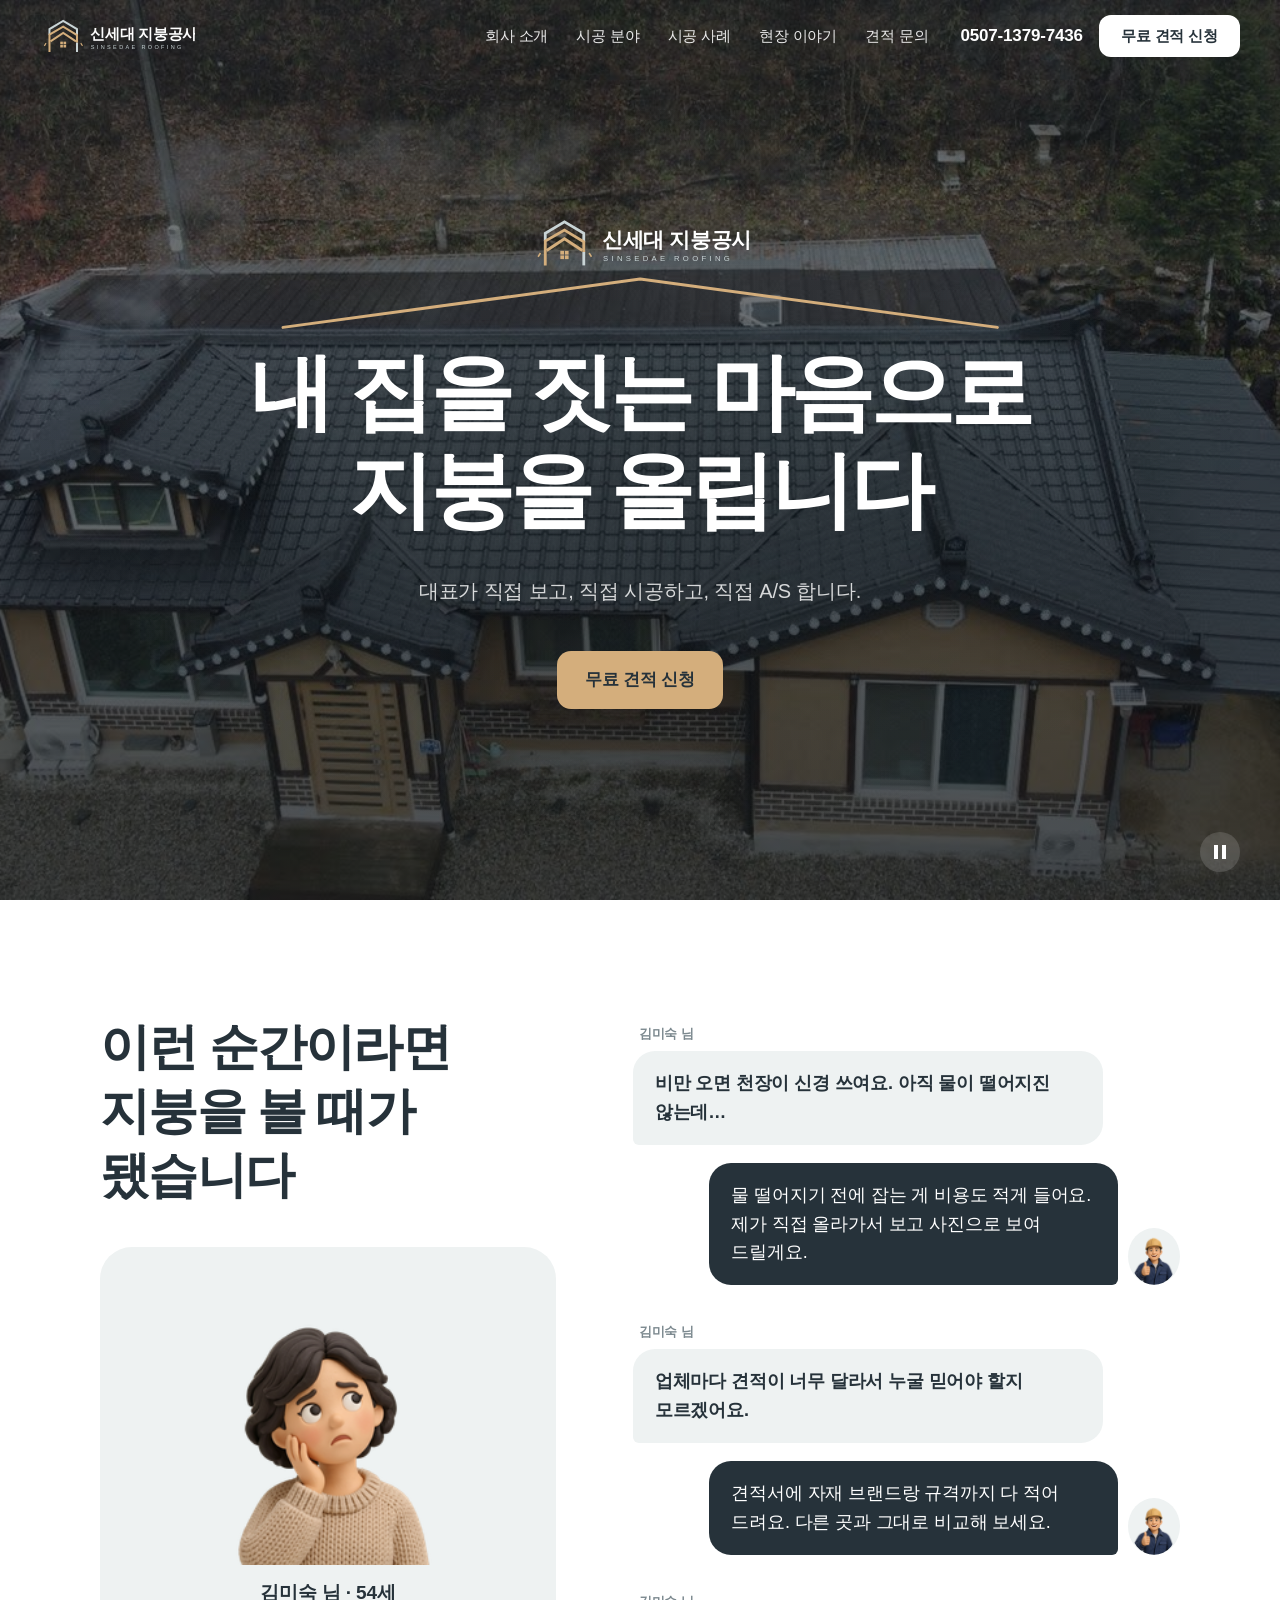
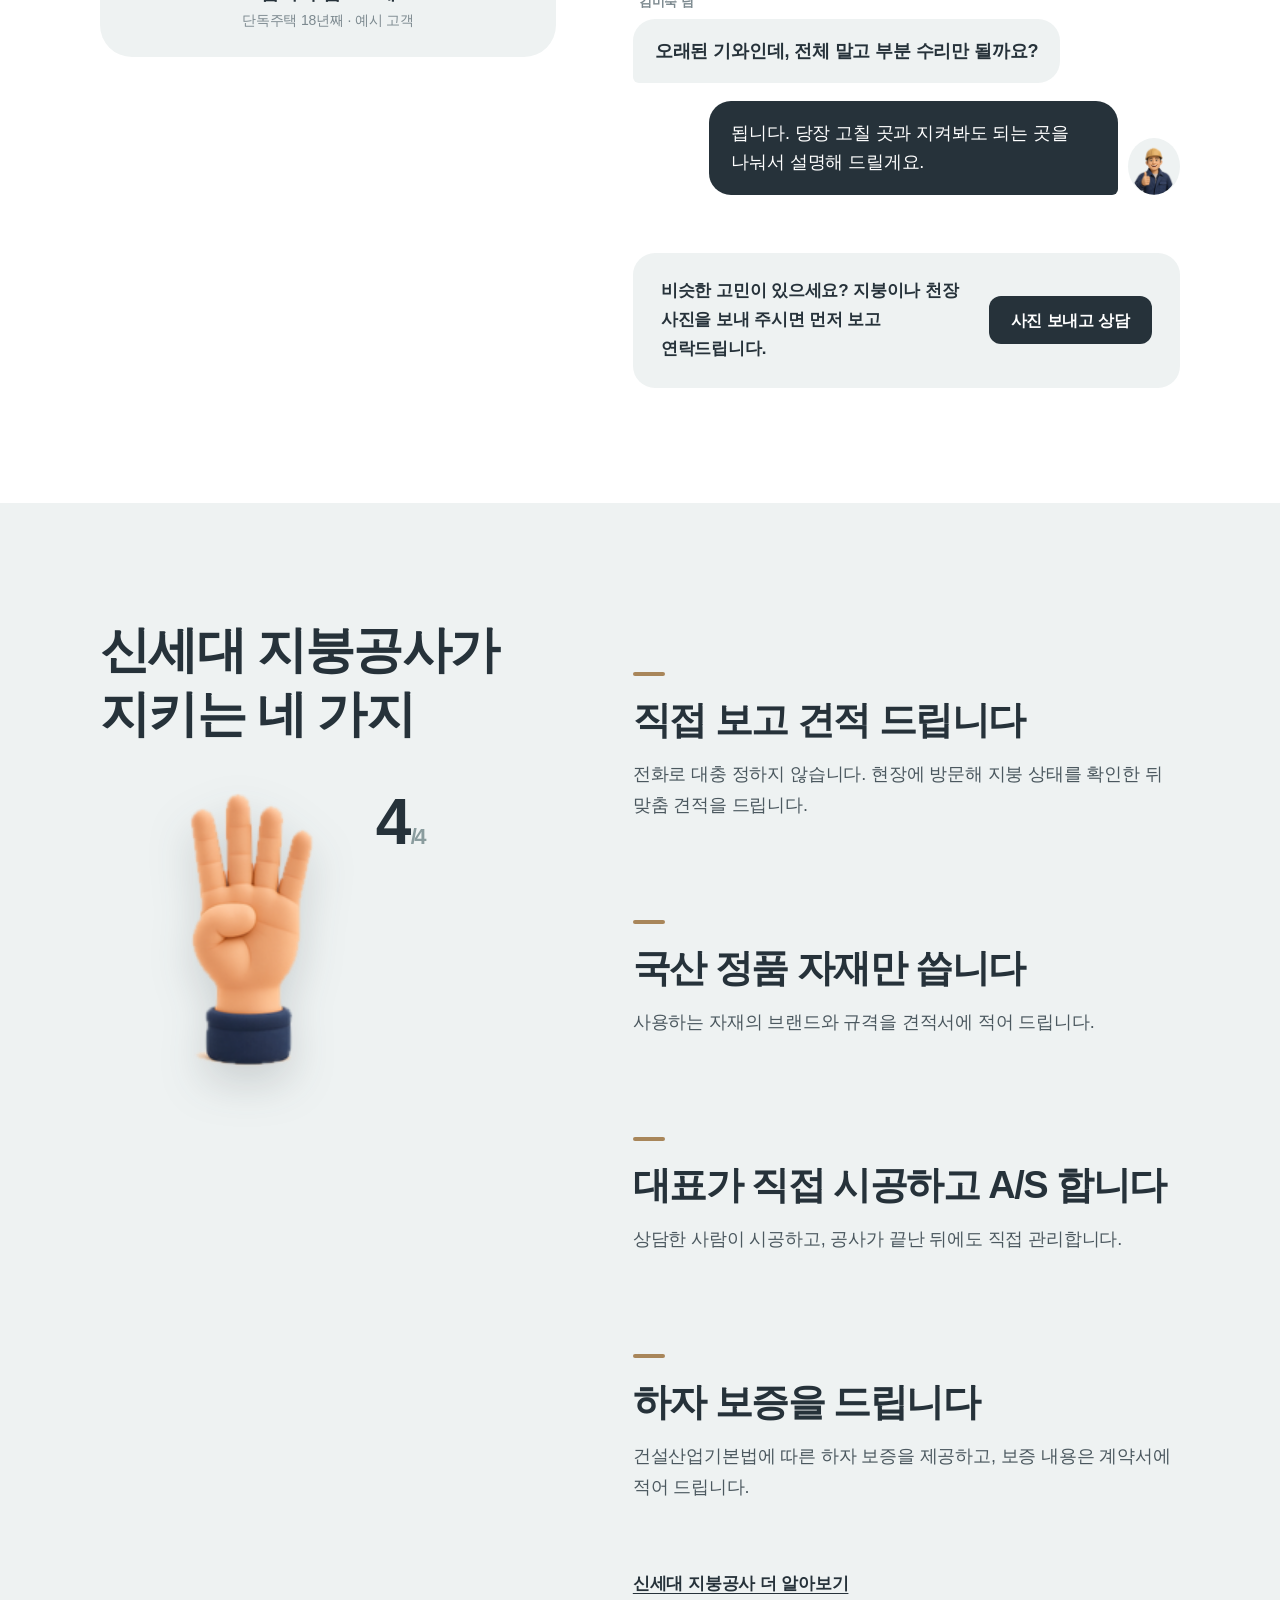
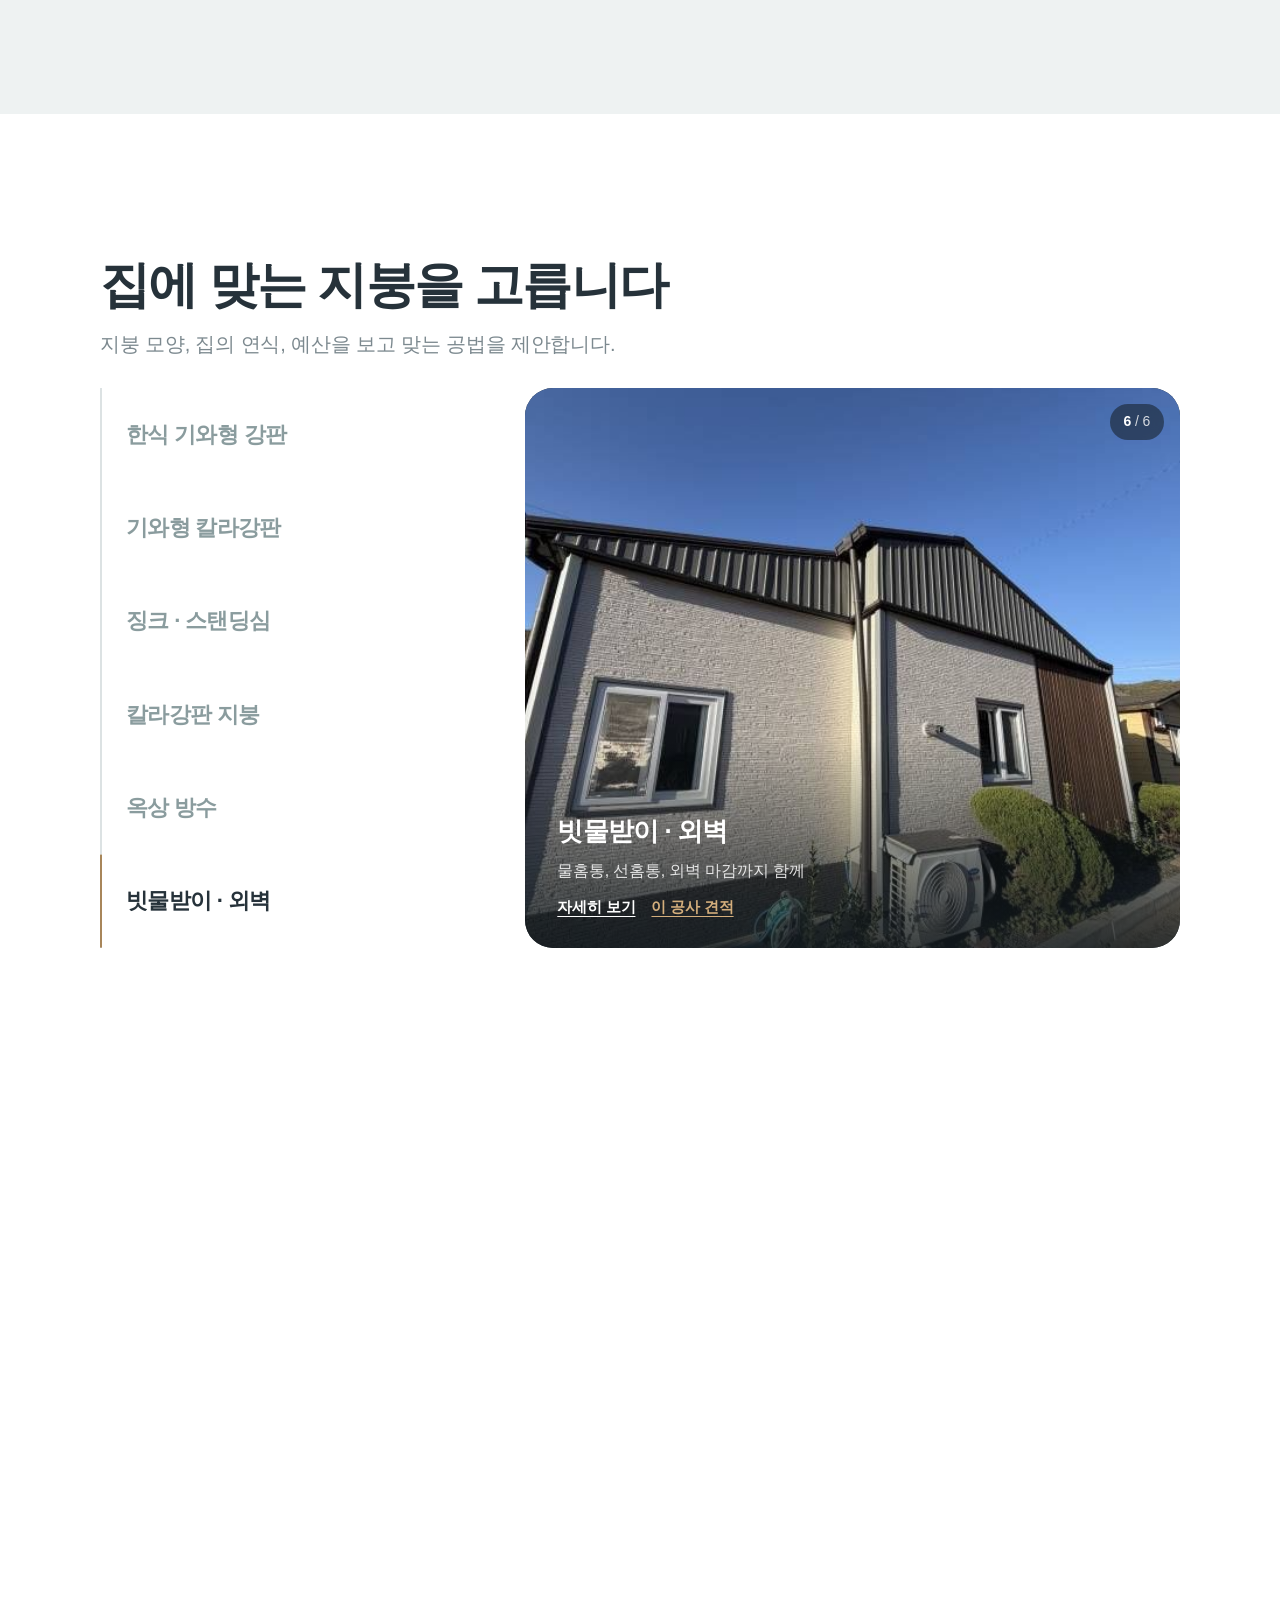
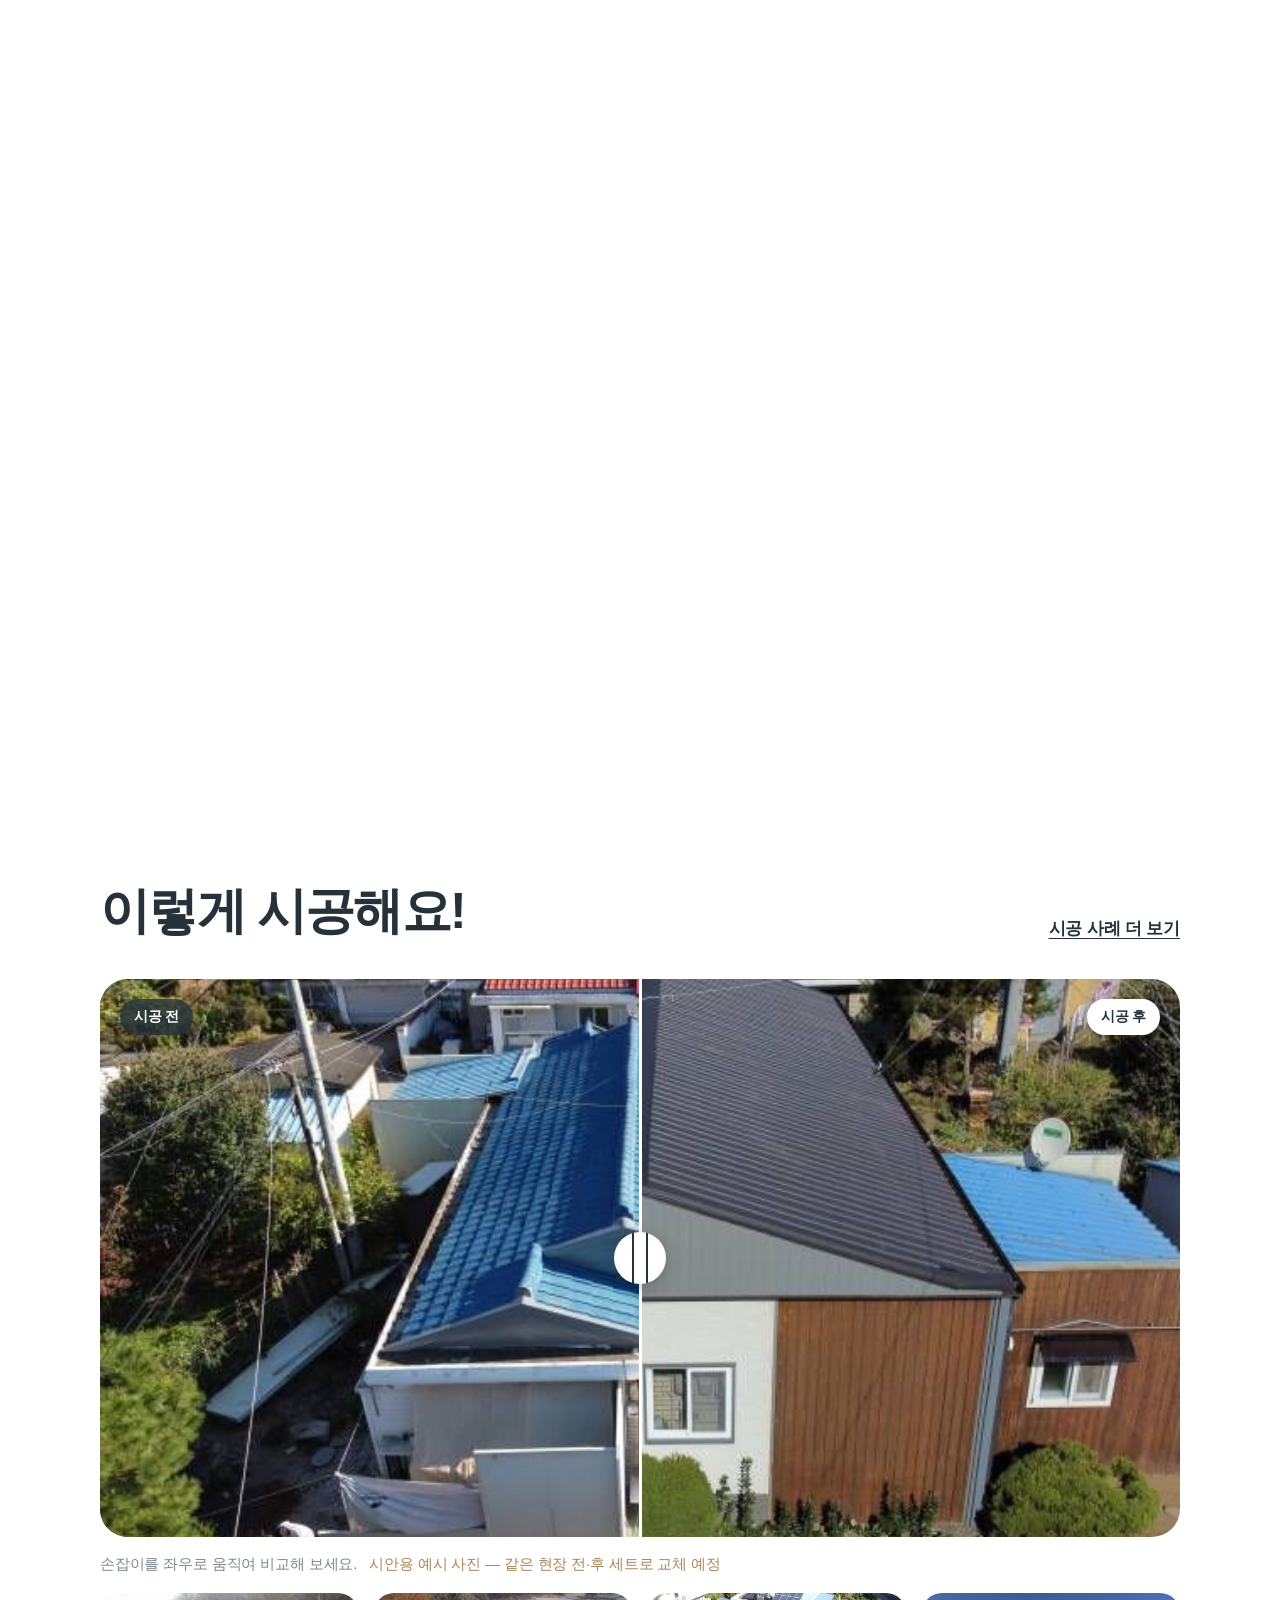
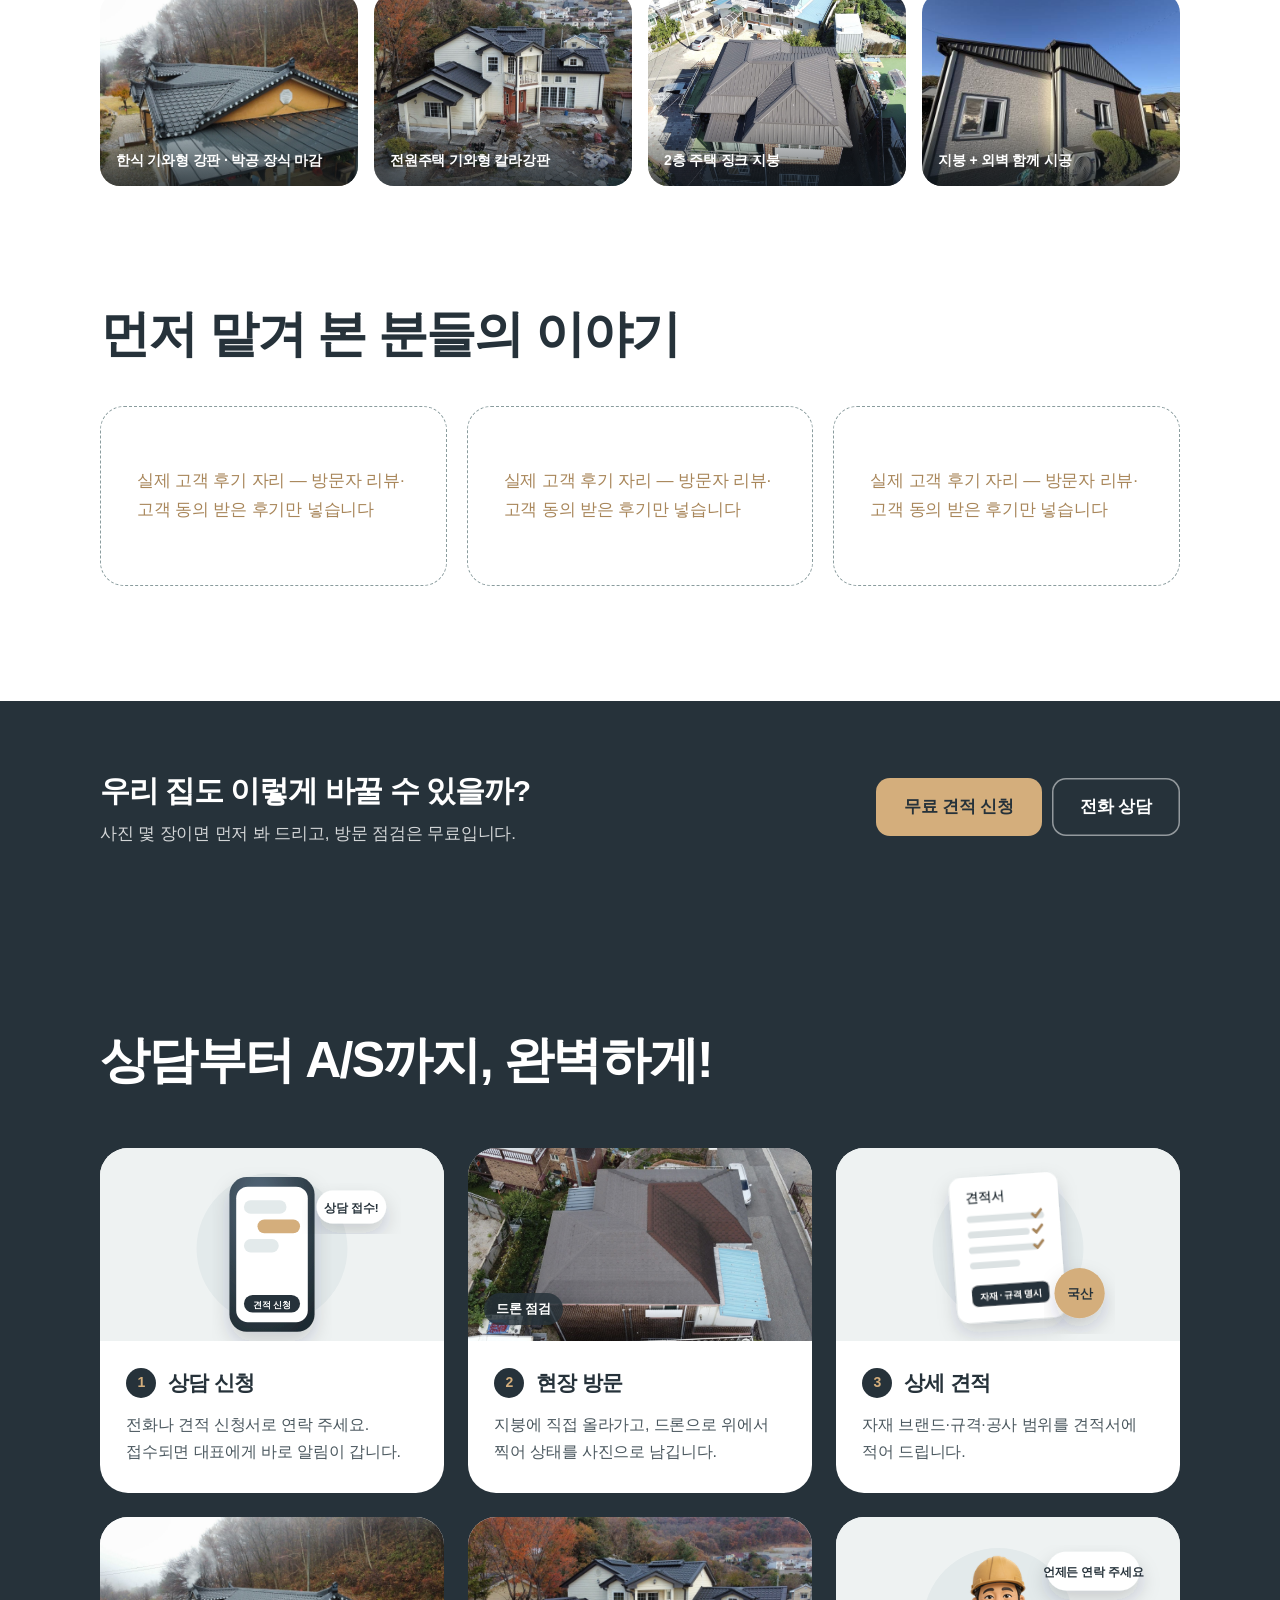
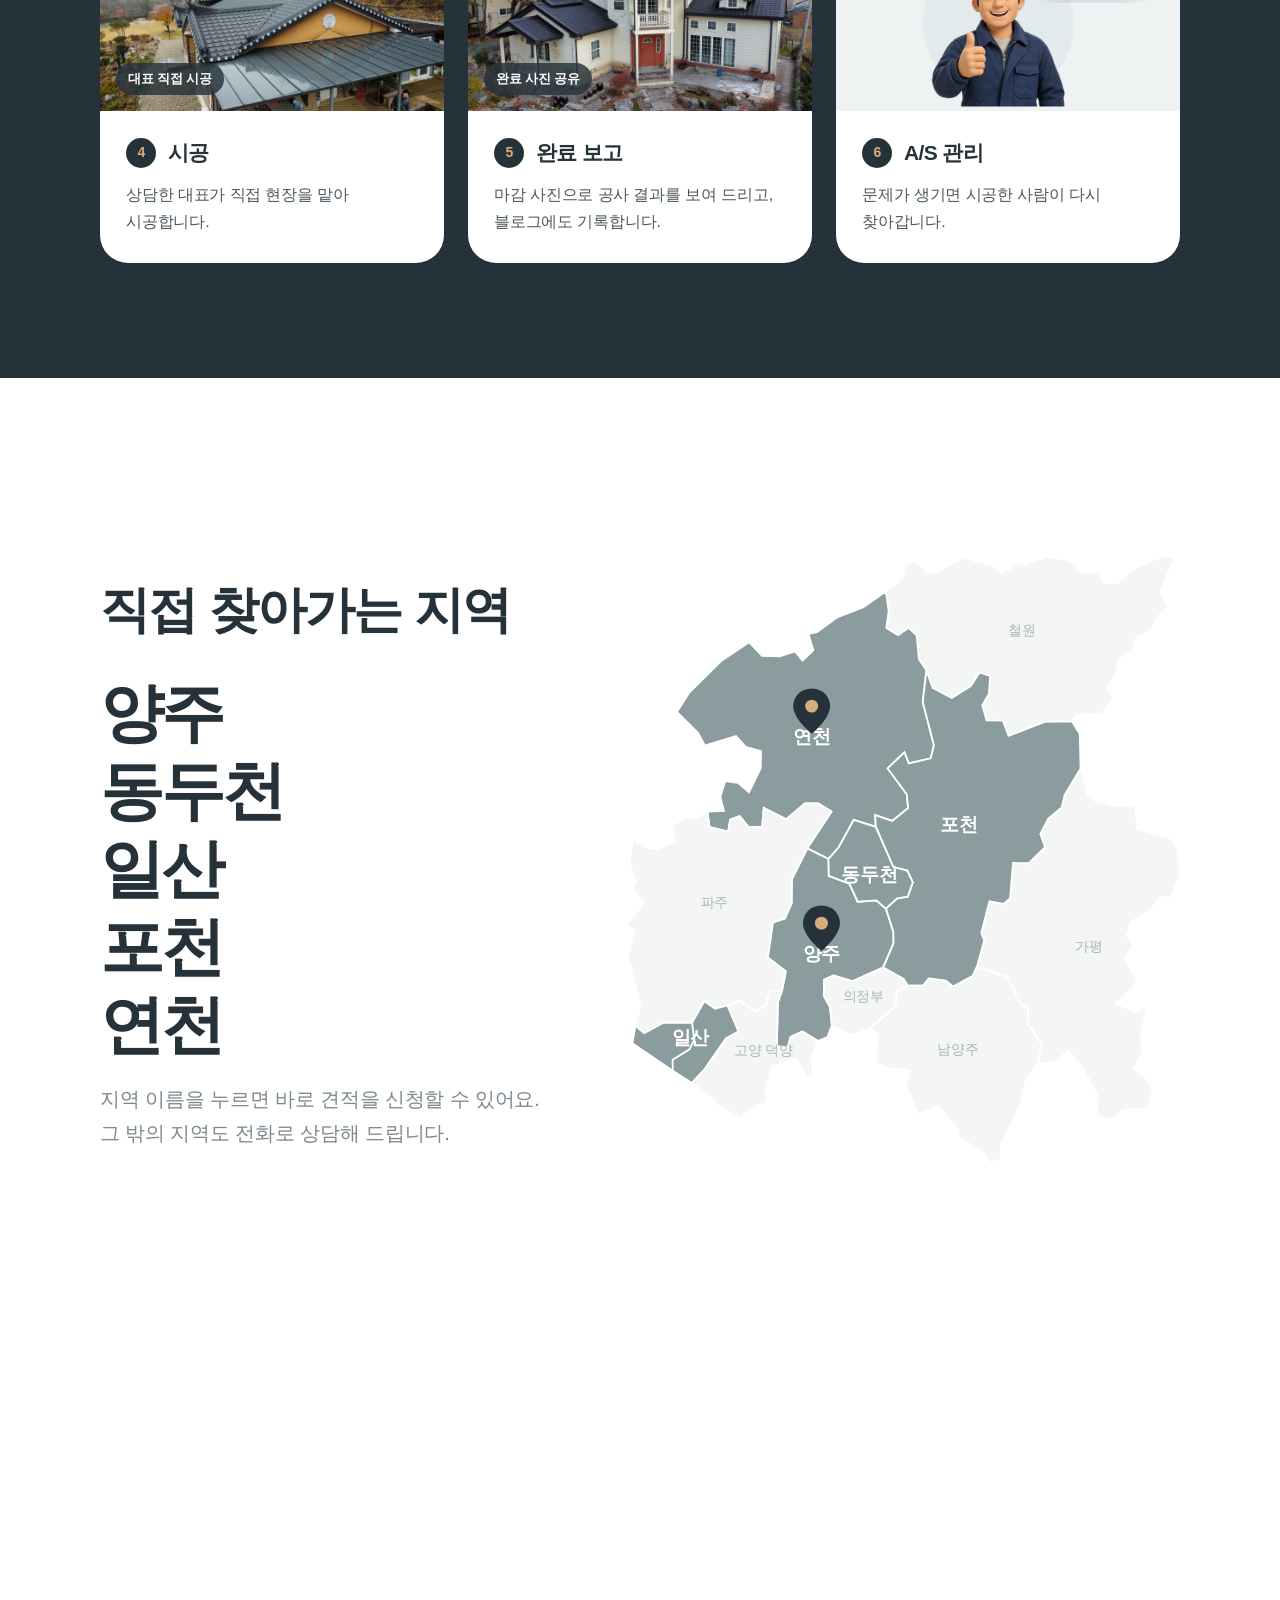
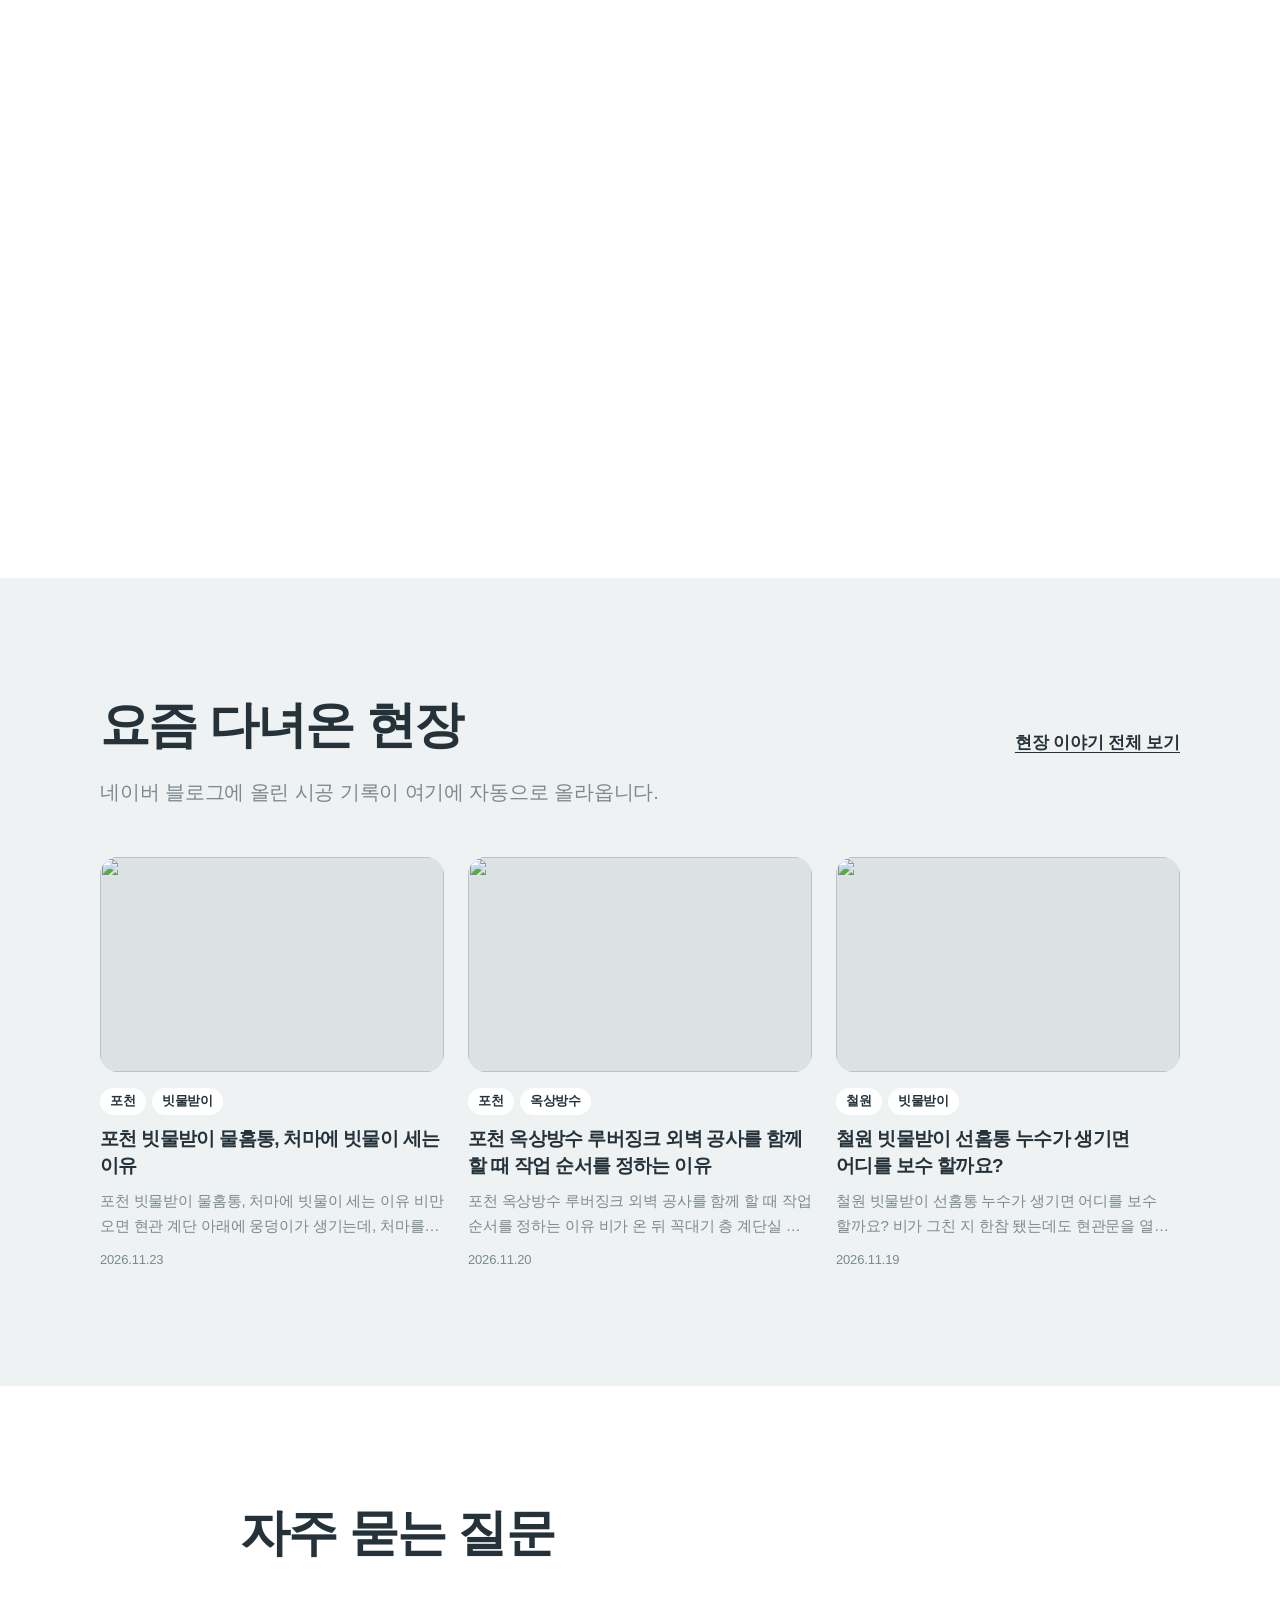
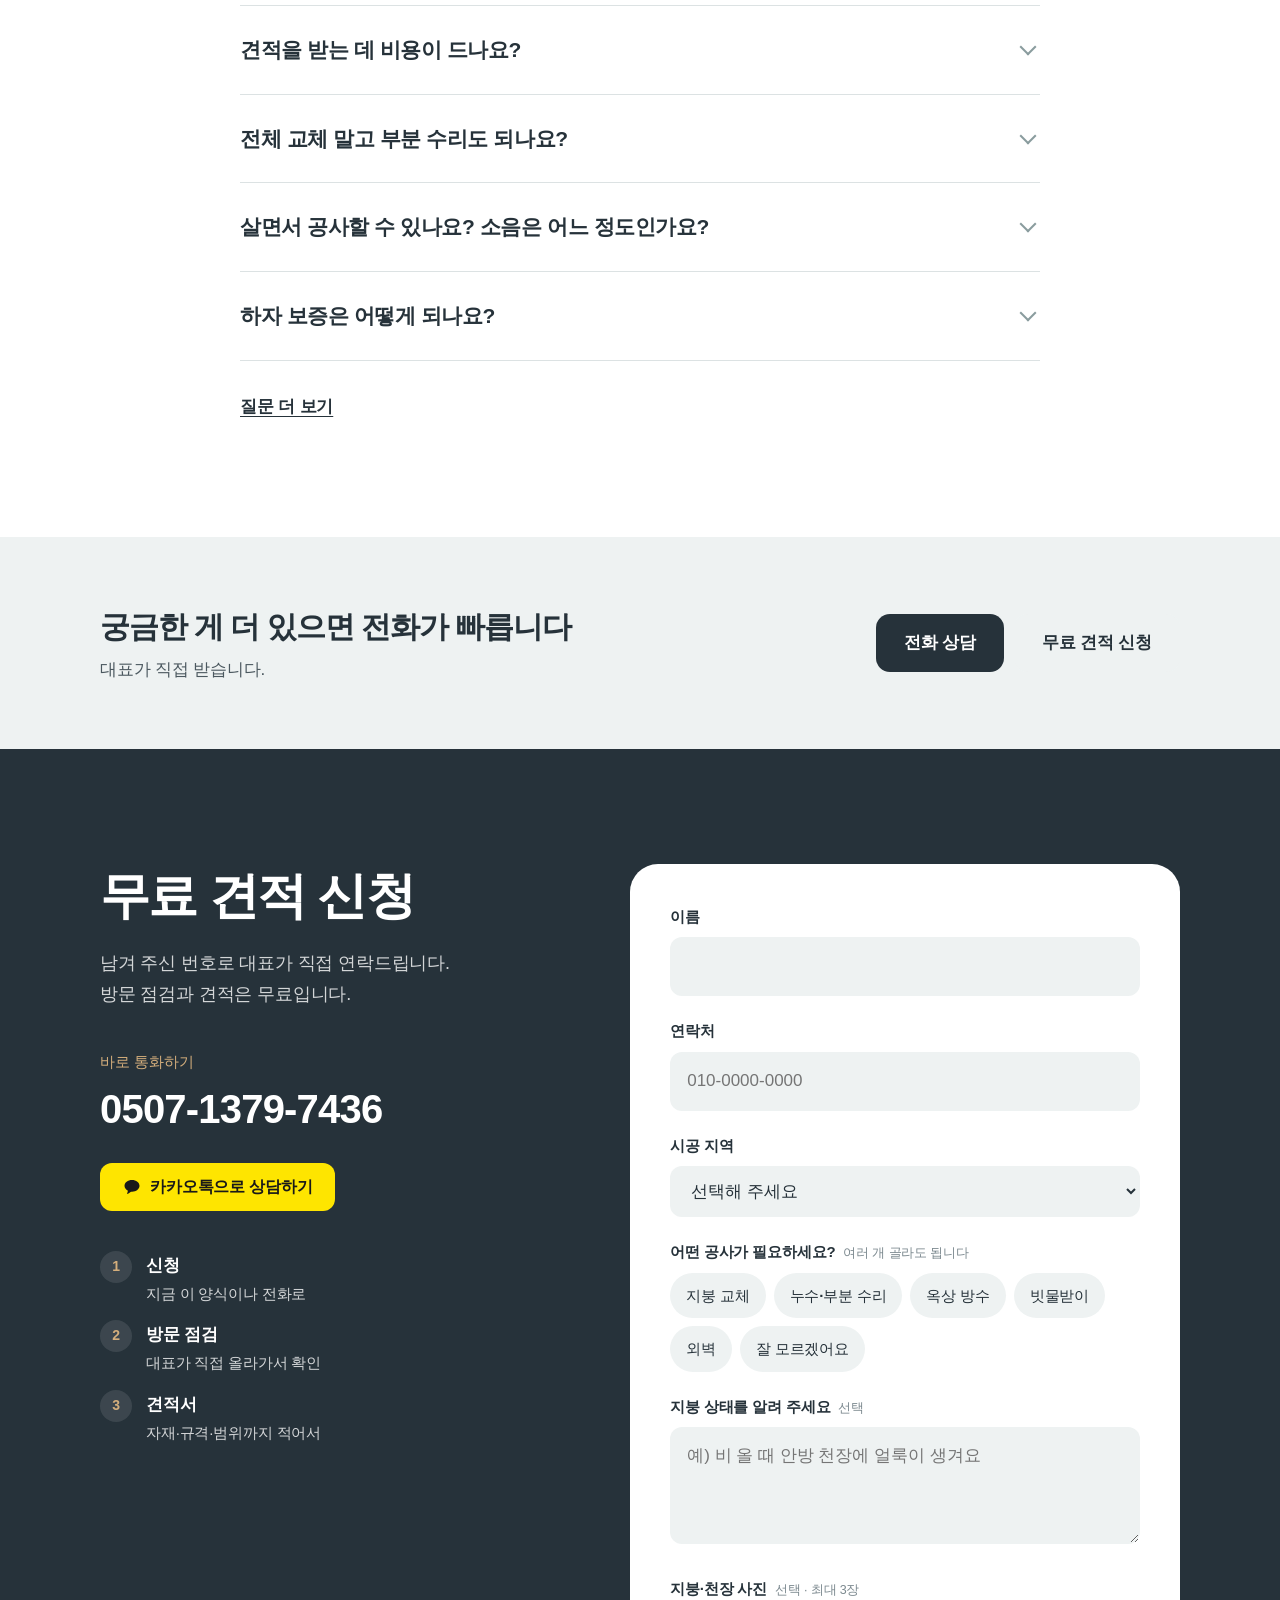
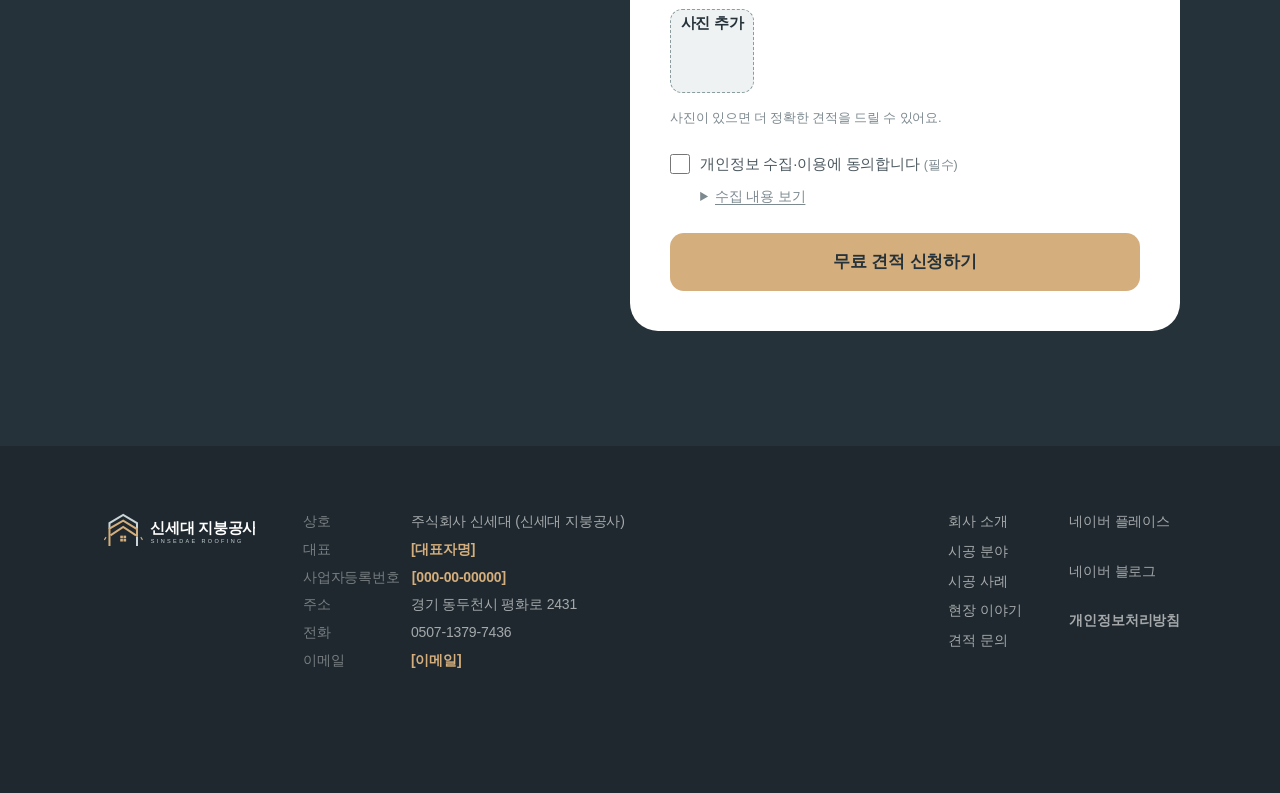
==== index.html @ 5bece7f3 "시안 미리보기 업데이트 Co-Authored-By: Claude Opus 5.5 <noreply@anthropic.com>" ====
<!doctype html>
<html lang="ko">
<head>
<meta charset="utf-8">
<meta name="robots" content="noindex, nofollow">
<meta name="viewport" content="width=device-width, initial-scale=1">
<title>신세대 지붕공사 | 칼라강판·징크·기와 지붕공사, 옥상방수 전문</title>
<meta name="description" content="국산 정품 자재, 대표 직접 시공과 A/S, 하자 보증까지. 양주·동두천·일산·포천·연천 무료 방문 견적 0507-1379-7436">
<link rel="icon" href="img/symbol.svg">
<link rel="stylesheet" href="https://cdn.jsdelivr.net/gh/orioncactus/pretendard@v1.3.9/dist/web/variable/pretendardvariable-dynamic-subset.min.css">
<link rel="stylesheet" href="style.css?v=11241813">
<script>document.documentElement.classList.add('js')</script>
</head>
<body class="has-hero" data-page="index">

<!-- 공통 그래픽: 3D 클레이 스타일 캐릭터 (시안용 SVG — 최종은 3D 렌더 이미지로 교체 가능) -->
<svg width="0" height="0" style="position:absolute" aria-hidden="true">
  <defs>
    <radialGradient id="g-skin" cx="38%" cy="32%" r="75%"><stop offset="0" stop-color="#FFE6D2"/><stop offset=".55" stop-color="#F4BE9C"/><stop offset="1" stop-color="#D48D69"/></radialGradient>
    <radialGradient id="g-skin-dk" cx="40%" cy="30%" r="80%"><stop offset="0" stop-color="#F2B793"/><stop offset="1" stop-color="#C47E5C"/></radialGradient>
    <radialGradient id="g-hair" cx="35%" cy="25%" r="80%"><stop offset="0" stop-color="#6B5A52"/><stop offset="1" stop-color="#2C221F"/></radialGradient>
    <radialGradient id="g-knit" cx="35%" cy="20%" r="90%"><stop offset="0" stop-color="#F6E7CF"/><stop offset=".6" stop-color="#DCC3A0"/><stop offset="1" stop-color="#B59674"/></radialGradient>
    <radialGradient id="g-jacket" cx="35%" cy="15%" r="95%"><stop offset="0" stop-color="#55687A"/><stop offset=".55" stop-color="#34444F"/><stop offset="1" stop-color="#1F2A31"/></radialGradient>
    <radialGradient id="g-helmet" cx="35%" cy="25%" r="80%"><stop offset="0" stop-color="#FBE3BC"/><stop offset=".5" stop-color="#DDB580"/><stop offset="1" stop-color="#A27E50"/></radialGradient>
    <radialGradient id="g-eye" cx="35%" cy="30%" r="70%"><stop offset="0" stop-color="#4A3A35"/><stop offset="1" stop-color="#1B1412"/></radialGradient>
    <filter id="f-soft" x="-20%" y="-20%" width="140%" height="150%"><feDropShadow dx="0" dy="10" stdDeviation="10" flood-color="#26323A" flood-opacity=".18"/></filter>

    <!-- 고객 페르소나: 50대 단독주택 집주인 (걱정하는 표정, 손을 뺨에) -->
    <symbol id="ch-customer" viewBox="0 0 200 220">
      <ellipse cx="100" cy="214" rx="70" ry="6" fill="#26323A" opacity=".08"/>
      <path d="M26 220c0-52 30-74 74-74s74 22 74 74z" fill="url(#g-knit)"/>
      <path d="M70 152c10 10 50 10 60 0" fill="none" stroke="#C9AD86" stroke-width="6" stroke-linecap="round"/>
      <rect x="86" y="124" width="28" height="32" rx="12" fill="url(#g-skin-dk)"/>
      <g fill="url(#g-hair)">
        <circle cx="100" cy="88" r="56"/><circle cx="52" cy="104" r="20"/><circle cx="148" cy="104" r="20"/>
        <circle cx="58" cy="128" r="14"/><circle cx="142" cy="128" r="14"/>
      </g>
      <ellipse cx="57" cy="108" rx="8" ry="11" fill="url(#g-skin-dk)"/>
      <ellipse cx="143" cy="108" rx="8" ry="11" fill="url(#g-skin-dk)"/>
      <ellipse cx="100" cy="102" rx="44" ry="48" fill="url(#g-skin)"/>
      <g fill="url(#g-hair)">
        <circle cx="66" cy="66" r="17"/><circle cx="86" cy="54" r="19"/><circle cx="108" cy="52" r="19"/><circle cx="130" cy="60" r="17"/>
        <circle cx="146" cy="78" r="13"/><circle cx="56" cy="84" r="12"/>
      </g>
      <path d="M72 93l17-5M128 93l-17-5" stroke="#3A2E2A" stroke-width="4" stroke-linecap="round"/>
      <ellipse cx="82" cy="106" rx="5.5" ry="6.5" fill="url(#g-eye)"/><circle cx="80.5" cy="104" r="1.8" fill="#fff"/>
      <ellipse cx="118" cy="106" rx="5.5" ry="6.5" fill="url(#g-eye)"/><circle cx="116.5" cy="104" r="1.8" fill="#fff"/>
      <ellipse cx="72" cy="122" rx="8" ry="5" fill="#F09A86" opacity=".45"/>
      <ellipse cx="128" cy="122" rx="8" ry="5" fill="#F09A86" opacity=".45"/>
      <path d="M90 132q5-4 10 0t10 0" fill="none" stroke="#8C4B3B" stroke-width="3" stroke-linecap="round"/>
      <ellipse cx="96" cy="84" rx="16" ry="7" fill="#fff" opacity=".22"/>
      <path d="M150 214c2-28 2-50-2-70" stroke="url(#g-knit)" stroke-width="26" stroke-linecap="round" fill="none"/>
      <g>
        <ellipse cx="144" cy="134" rx="15" ry="19" fill="url(#g-skin)" transform="rotate(-18 144 134)"/>
        <rect x="128" y="104" width="9" height="26" rx="4.5" fill="url(#g-skin)" transform="rotate(-14 132 117)"/>
        <rect x="137" y="101" width="9" height="28" rx="4.5" fill="url(#g-skin)" transform="rotate(-8 141 115)"/>
        <rect x="146" y="103" width="9" height="26" rx="4.5" fill="url(#g-skin)" transform="rotate(-2 150 116)"/>
      </g>
      <path d="M160 40c-5 8-8 12-8 16a8 8 0 0016 0c0-4-3-8-8-16z" fill="#9CC3D6"/>
      <ellipse cx="157" cy="54" rx="2" ry="3" fill="#fff" opacity=".7"/>
    </symbol>

    <!-- 신세대 대표: 안전모 + 작업복, 웃는 얼굴 -->
    <symbol id="ch-boss" viewBox="0 0 200 220">
      <ellipse cx="100" cy="214" rx="70" ry="6" fill="#26323A" opacity=".08"/>
      <path d="M24 220c0-54 32-76 76-76s76 22 76 76z" fill="url(#g-jacket)"/>
      <path d="M78 146l22 34 22-34" fill="#F3F5F5"/>
      <path d="M78 146l22 34-12 6-18-36zM122 146l-22 34 12 6 18-36z" fill="#2A3740"/>
      <circle cx="140" cy="182" r="9" fill="#D4AE7C"/><path d="M135 184l5-5 5 5" fill="none" stroke="#26323A" stroke-width="2"/>
      <rect x="86" y="122" width="28" height="30" rx="12" fill="url(#g-skin-dk)"/>
      <ellipse cx="56" cy="106" rx="8" ry="11" fill="url(#g-skin-dk)"/>
      <ellipse cx="144" cy="106" rx="8" ry="11" fill="url(#g-skin-dk)"/>
      <ellipse cx="100" cy="100" rx="44" ry="47" fill="url(#g-skin)"/>
      <path d="M58 92c0-10 4-16 10-18M142 92c0-10-4-16-10-18" stroke="#2C221F" stroke-width="8" stroke-linecap="round"/>
      <path d="M50 78c0-40 100-40 100 0z" fill="url(#g-helmet)"/>
      <path d="M96 40c-2 12-2 26 0 38h8c2-12 2-26 0-38z" fill="#C99E66" opacity=".6"/>
      <ellipse cx="100" cy="80" rx="58" ry="9" fill="url(#g-helmet)"/>
      <ellipse cx="80" cy="52" rx="14" ry="7" fill="#fff" opacity=".35" transform="rotate(-20 80 52)"/>
      <path d="M74 98l14-3M126 98l-14-3" stroke="#3A2E2A" stroke-width="4" stroke-linecap="round"/>
      <path d="M76 110q6-7 12 0M112 110q6-7 12 0" fill="none" stroke="#2A1F1C" stroke-width="4" stroke-linecap="round"/>
      <ellipse cx="72" cy="122" rx="8" ry="5" fill="#F09A86" opacity=".45"/>
      <ellipse cx="128" cy="122" rx="8" ry="5" fill="#F09A86" opacity=".45"/>
      <path d="M86 124q14 16 28 0z" fill="#7A3B2E"/><path d="M93 130q7 5 14 0" fill="#E77F72"/>
    </symbol>
  </defs>
</svg>

<a class="skip" href="#main">본문으로 바로 가기</a>

<header class="site-header" id="top">
  <a href="./" class="brand" aria-label="신세대 지붕공사 처음으로"><img class="brand-light" src="img/logo-horizontal-white.svg" alt="신세대 지붕공사"><img class="brand-dark" src="img/logo-horizontal.svg" alt="" aria-hidden="true"></a>
  <nav class="nav" aria-label="주요 메뉴">
    <a href="about/">회사 소개</a>
    <a href="service/">시공 분야</a>
    <a href="cases/">시공 사례</a>
    <a href="blog/">현장 이야기</a>
    <a href="contact/">견적 문의</a>
  </nav>
  <div class="header-cta">
    <a class="tel" href="tel:050713797436" data-cta="header-tel">0507-1379-7436</a>
    <a class="btn btn-solid" href="#quote" data-cta="header">무료 견적 신청</a>
  </div>
  <button class="menu-btn" type="button" aria-expanded="false" aria-controls="m-menu" aria-label="메뉴 열기"><span></span></button>
</header>

<!-- 모바일 메뉴 -->
<div class="m-menu" id="m-menu" hidden>
  <nav aria-label="모바일 메뉴">
    <a href="./">처음으로</a>
    <a href="about/">회사 소개</a>
    <a href="service/">시공 분야</a>
    <a href="cases/">시공 사례</a>
    <a href="blog/">현장 이야기</a>
    <a href="contact/">견적 문의</a>
  </nav>
  <a class="btn btn-gold btn-lg btn-block" href="#quote" data-cta="m-menu">무료 견적 신청</a>
  <a class="btn btn-kakao btn-lg btn-block kakao-link" href="#" data-cta="m-menu-kakao"><svg class="kk-ico" viewBox="0 0 24 24" aria-hidden="true"><path d="M12 3.5c-5 0-9 3.2-9 7.1 0 2.5 1.6 4.7 4.1 5.9l-.9 3.4c-.1.3.3.6.6.4l4-2.7c.4 0 .8.1 1.2.1 5 0 9-3.2 9-7.1S17 3.5 12 3.5z"/></svg>카카오톡 상담</a>
  <a class="m-menu-tel" href="tel:050713797436" data-cta="m-menu-tel">0507-1379-7436</a>
</div>

<main id="main">
<!-- 1. 히어로: 지붕 영상 배경 + 검은 필터 + 흰 로고·카피 (카피는 지붕선 모션으로 등장) -->
<section class="hero" id="hero">
  <video class="hero-video" id="hero-video" autoplay muted loop playsinline preload="metadata" poster="video/hero-poster.jpg" aria-hidden="true">
    <source src="video/hero.mp4" type="video/mp4">
  </video>
  <div class="hero-shade" aria-hidden="true"></div>
  <div class="wrap hero-inner">
    <img class="hero-logo" src="img/logo-horizontal-white.svg" alt="신세대 지붕공사">
    <h1 class="hero-title">
      <span class="sr-only">내 집을 짓는 마음으로 지붕을 올립니다</span>
      <svg class="ht-roof" aria-hidden="true"><path/></svg>
      <span class="ht" aria-hidden="true"><span class="ln">내 집을 짓는 마음으로</span><span class="ln">지붕을 올립니다</span></span>
    </h1>
    <p class="hero-sub">대표가 직접 보고, <br class="m-br">직접 시공하고, 직접 A/S 합니다.</p>
    <a class="btn btn-gold btn-lg hero-cta" href="#quote" data-cta="hero">무료 견적 신청</a>
  </div>
  <button class="hero-pause" id="hero-pause" type="button" aria-pressed="false" aria-label="배경 영상 멈춤"><i></i></button>
</section>

<!-- 2. 페르소나 대화 -->
<section class="talk" aria-labelledby="talk-h">
  <div class="wrap talk-grid">
    <div class="talk-persona">
      <h2 id="talk-h" class="h-section">이런 순간이라면<br>지붕을 볼 때가 됐습니다</h2>
      <figure class="persona-card">
        <svg viewBox="0 0 200 220" class="persona-figure" role="img" aria-label="지붕 누수를 걱정하는 50대 집주인 캐릭터"><use href="#ch-customer"/></svg>
        <figcaption><b>김미숙 님 · 54세</b><span>단독주택 18년째 · 예시 고객</span></figcaption>
      </figure>
    </div>
    <div>
      <ol class="chat" aria-label="고객 고민과 신세대 지붕공사 답변">
        <li class="msg msg-q"><span class="who">김미숙 님</span><p>비만 오면 천장이 신경 쓰여요. 아직 물이 떨어지진 않는데…</p></li>
        <li class="msg msg-a"><svg viewBox="0 0 200 220" class="ava" aria-hidden="true"><use href="#ch-boss"/></svg><p>물 떨어지기 전에 잡는 게 비용도 적게 들어요. 제가 직접 올라가서 보고 사진으로 보여 드릴게요.</p></li>
        <li class="msg msg-q"><span class="who">김미숙 님</span><p>업체마다 견적이 너무 달라서 누굴 믿어야 할지 모르겠어요.</p></li>
        <li class="msg msg-a"><svg viewBox="0 0 200 220" class="ava" aria-hidden="true"><use href="#ch-boss"/></svg><p>견적서에 자재 브랜드랑 규격까지 다 적어 드려요. 다른 곳과 그대로 비교해 보세요.</p></li>
        <li class="msg msg-q"><span class="who">김미숙 님</span><p>오래된 기와인데, 전체 말고 부분 수리만 될까요?</p></li>
        <li class="msg msg-a"><svg viewBox="0 0 200 220" class="ava" aria-hidden="true"><use href="#ch-boss"/></svg><p>됩니다. 당장 고칠 곳과 지켜봐도 되는 곳을 나눠서 설명해 드릴게요.</p></li>
      </ol>
      <div class="talk-cta">
        <p>비슷한 고민이 있으세요? 지붕이나 천장 사진을 보내 주시면 먼저 보고 연락드립니다.</p>
        <a class="btn btn-solid" href="#quote" data-cta="talk" data-focus="photo">사진 보내고 상담</a>
      </div>
    </div>
  </div>
</section>

<!-- 3. 네 가지 약속: 손가락이 하나씩 펴짐 -->
<section class="promise" id="promise" aria-labelledby="promise-h">
  <div class="wrap promise-grid">
    <div class="promise-stick">
      <h2 id="promise-h" class="h-section">신세대 지붕공사가<br>지키는 네 가지</h2>
      <div class="hand-wrap">
        <svg class="hand" viewBox="0 0 240 300" role="img" aria-label="손가락 네 개를 펴는 손">
          <defs>
            <linearGradient id="g-finger" x1="0" x2="1"><stop offset="0" stop-color="#F9CDB0"/><stop offset=".45" stop-color="#F4BE9C"/><stop offset="1" stop-color="#C9825F"/></linearGradient>
            <radialGradient id="g-palm" cx="40%" cy="35%" r="75%"><stop offset="0" stop-color="#FFE2CC"/><stop offset=".6" stop-color="#F2B993"/><stop offset="1" stop-color="#C67F5D"/></radialGradient>
          </defs>
          <ellipse cx="120" cy="292" rx="70" ry="7" fill="#26323A" opacity=".1"/>
          <g filter="url(#f-soft)">
            <rect x="74" y="236" width="96" height="52" rx="16" fill="url(#g-jacket)"/>
            <rect x="74" y="236" width="96" height="10" rx="5" fill="#D4AE7C"/>
            <g class="finger" data-n="4"><rect x="160" y="96" width="30" height="96" rx="15" fill="url(#g-finger)"/><ellipse cx="175" cy="110" rx="9" ry="7" fill="#fff" opacity=".35"/></g>
            <g class="finger" data-n="3"><rect x="128" y="58" width="33" height="130" rx="16.5" fill="url(#g-finger)"/><ellipse cx="144" cy="73" rx="10" ry="7" fill="#fff" opacity=".35"/></g>
            <g class="finger" data-n="2"><rect x="94" y="46" width="34" height="142" rx="17" fill="url(#g-finger)"/><ellipse cx="111" cy="62" rx="10" ry="7" fill="#fff" opacity=".35"/></g>
            <g class="finger" data-n="1"><rect x="60" y="62" width="34" height="128" rx="17" fill="url(#g-finger)"/><ellipse cx="77" cy="78" rx="10" ry="7" fill="#fff" opacity=".35"/></g>
            <path d="M58 150c0-14 10-20 22-20h86c14 0 24 8 24 22v46c0 30-22 48-52 48h-26c-32 0-54-20-54-50z" fill="url(#g-palm)"/>
            <rect x="34" y="150" width="34" height="84" rx="17" fill="url(#g-finger)" transform="rotate(-52 51 192)"/>
            <ellipse cx="108" cy="168" rx="26" ry="12" fill="#fff" opacity=".2"/>
          </g>
        </svg>
        <div class="hand-photos" aria-hidden="true"></div>
        <p class="hand-count" aria-hidden="true"><span id="hand-n">0</span><small>/4</small></p>
      </div>
    </div>
    <div>
      <ol class="promise-list">
        <li data-n="1"><h3>직접 보고 견적 드립니다</h3><p>전화로 대충 정하지 않습니다. 현장에 방문해 지붕 상태를 확인한 뒤 맞춤 견적을 드립니다.</p></li>
        <li data-n="2"><h3>국산 정품 자재만 씁니다</h3><p>사용하는 자재의 브랜드와 규격을 견적서에 적어 드립니다.</p></li>
        <li data-n="3"><h3>대표가 직접 시공하고 A/S 합니다</h3><p>상담한 사람이 시공하고, 공사가 끝난 뒤에도 직접 관리합니다.</p></li>
        <li data-n="4"><h3>하자 보증을 드립니다</h3><p>건설산업기본법에 따른 하자 보증을 제공하고, 보증 내용은 계약서에 적어 드립니다.</p></li>
      </ol>
      <a class="text-link more-link" href="about/">신세대 지붕공사 더 알아보기</a>
    </div>
  </div>
</section>

<!-- 4. 시공 분야 -->
<!-- 시공 분야: 화면이 고정된 채 스크롤 한 칸마다 공종이 하나씩 바뀜
     제목은 위, 아래는 왼쪽 목록과 오른쪽 사진이 같은 높이로 붙어 있음 (크기 변화 없음)
     왼쪽: 금색 표시가 지금 공종으로 이동 / 오른쪽: 사진과 설명이 함께 교체 -->
<section class="service" id="service" aria-labelledby="service-h">
  <div class="service-stage">
    <div class="wrap">
      <div class="service-head">
        <h2 id="service-h" class="h-section">집에 맞는 지붕을 고릅니다</h2>
        <p class="lead">지붕 모양, 집의 연식, 예산을 보고 맞는 공법을 제안합니다.</p>
      </div>
      <div class="service-grid" style="--i: 0">
        <ol class="svc-steps">
          <li class="is-on"><a href="#service" data-step="0">한식 기와형 강판</a></li>
          <li><a href="#service" data-step="1">기와형 칼라강판</a></li>
          <li><a href="#service" data-step="2">징크 · 스탠딩심</a></li>
          <li><a href="#service" data-step="3">칼라강판 지붕</a></li>
          <li><a href="#service" data-step="4">옥상 방수</a></li>
          <li><a href="#service" data-step="5">빗물받이 · 외벽</a></li>
        </ol>
        <div class="service-media">
          <figure class="svc-slide is-on"><img src="img/hanok-yard.jpg" alt="한식 기와형 강판으로 시공한 주택"><figcaption><b>한식 기와형 강판</b><p>한옥·전통 주택의 선을 살리면서 가볍고 새지 않게</p><div class="card-links"><a href="service/#hanok">자세히 보기</a><a href="#quote" data-type="지붕 교체" data-interest="한식 기와형 강판" data-cta="service-step">이 공사 견적</a></div></figcaption></figure>
          <figure class="svc-slide"><img src="img/house-tile.jpg" alt="기와형 칼라강판으로 시공한 전원주택" loading="lazy"><figcaption><b>기와형 칼라강판</b><p>전원주택에 많이 쓰는 기와 모양 강판</p><div class="card-links"><a href="service/#tile">자세히 보기</a><a href="#quote" data-type="지붕 교체" data-interest="기와형 칼라강판" data-cta="service-step">이 공사 견적</a></div></figcaption></figure>
          <figure class="svc-slide"><img src="img/standing-seam.jpg" alt="징크 스탠딩심 지붕을 시공한 2층 주택" loading="lazy"><figcaption><b>징크 · 스탠딩심</b><p>리얼징크, 루버징크, 징크판넬로 깔끔한 직선 외관</p><div class="card-links"><a href="service/#zinc">자세히 보기</a><a href="#quote" data-type="지붕 교체" data-interest="징크 · 스탠딩심" data-cta="service-step">이 공사 견적</a></div></figcaption></figure>
          <figure class="svc-slide"><img src="img/country-steel.jpg" alt="칼라강판으로 지붕을 교체한 단층 주택" loading="lazy"><figcaption><b>칼라강판 지붕</b><p>주택·공장·창고 지붕 교체와 덧씌우기</p><div class="card-links"><a href="service/#steel">자세히 보기</a><a href="#quote" data-type="지붕 교체" data-interest="칼라강판 지붕" data-cta="service-step">이 공사 견적</a></div></figcaption></figure>
          <figure class="svc-slide"><img src="img/rooftop-waterproof.jpg" alt="방수 공사를 마친 옥상 바닥" loading="lazy"><figcaption><b>옥상 방수</b><p>반복되는 누수의 원인부터 찾아 막습니다</p><div class="card-links"><a href="service/#waterproof">자세히 보기</a><a href="#quote" data-type="옥상 방수" data-interest="옥상 방수" data-cta="service-step">이 공사 견적</a></div></figcaption></figure>
          <figure class="svc-slide"><img src="img/after-side.jpg" alt="외벽과 지붕 마감을 새로 한 주택 측면" loading="lazy"><figcaption><b>빗물받이 · 외벽</b><p>물홈통, 선홈통, 외벽 마감까지 함께</p><div class="card-links"><a href="service/#gutter">자세히 보기</a><a href="#quote" data-type="빗물받이" data-interest="빗물받이 · 외벽" data-cta="service-step">이 공사 견적</a></div></figcaption></figure>
          <p class="svc-count" aria-hidden="true"><b id="svc-n">1</b> / 6</p>
        </div>
      </div>
    </div>
  </div>
</section>

<!-- 5. 시공 사례 -->
<section class="cases wrap" id="cases" aria-labelledby="cases-h">
  <div class="sec-head">
    <h2 id="cases-h" class="h-section">이렇게 시공해요!</h2>
    <a class="text-link" href="cases/">시공 사례 더 보기</a>
  </div>
  <figure class="ba" aria-label="시공 전후 비교">
  <div class="ba-frame">
    <img src="img/after-gray.jpg" alt="시공 후 회색 칼라강판 지붕">
    <div class="ba-before-wrap"><img src="img/before-blue.jpg" alt="시공 전 낡은 파란색 지붕"></div>
    <span class="ba-tag ba-tag-before">시공 전</span>
    <span class="ba-tag ba-tag-after">시공 후</span>
    <div class="ba-handle" aria-hidden="true"></div>
    <input type="range" min="0" max="100" value="50" class="ba-range" aria-label="시공 전후 비교 슬라이더. 왼쪽은 시공 전, 오른쪽은 시공 후">
  </div>
  <figcaption>손잡이를 좌우로 움직여 비교해 보세요. <em class="draft-note">시안용 예시 사진 — 같은 현장 전·후 세트로 교체 예정</em></figcaption>
</figure>
  <div class="gallery">
    <figure><img src="img/hanok-side.jpg" alt="안개 낀 산 아래 한식 기와형 강판 지붕" loading="lazy"><figcaption>한식 기와형 강판 · 박공 장식 마감</figcaption></figure>
    <figure><img src="img/house-tile-2.jpg" alt="단풍 배경의 전원주택 기와형 강판 지붕" loading="lazy"><figcaption>전원주택 기와형 칼라강판</figcaption></figure>
    <figure><img src="img/standing-seam.jpg" alt="2층 주택 징크 지붕 항공 사진" loading="lazy"><figcaption>2층 주택 징크 지붕</figcaption></figure>
    <figure><img src="img/after-side.jpg" alt="외벽 사이딩과 지붕을 새로 한 주택" loading="lazy"><figcaption>지붕 + 외벽 함께 시공</figcaption></figure>
  </div>
</section>

<!-- 6. 고객 후기 (reviews-data.js 에 실제 후기가 있을 때만 표시) -->
<section class="reviews" id="reviews" aria-labelledby="reviews-h" hidden>
  <div class="wrap">
    <h2 id="reviews-h" class="h-section">먼저 맡겨 본 분들의 이야기</h2>
    <div class="review-grid" id="review-grid"></div>
  </div>
</section>

<!-- CTA 띠 1 -->
<aside class="cta-band" aria-label="견적 신청 안내">
  <div class="wrap cta-band-in">
    <p><b>우리 집도 이렇게 바꿀 수 있을까?</b>사진 몇 장이면 먼저 봐 드리고, 방문 점검은 무료입니다.</p>
    <div class="cta-band-btns">
      <a class="btn btn-gold btn-lg" href="#quote" data-cta="band-cases">무료 견적 신청</a>
      <a class="btn btn-ghost btn-lg" href="tel:050713797436" data-cta="band-cases-tel">전화 상담</a>
    </div>
  </div>
</aside>

<!-- 7. 진행 과정: 위 이미지 / 아래 텍스트 -->
<section class="process" aria-labelledby="process-h">
  <div class="wrap">
    <h2 id="process-h" class="h-section">상담부터 A/S까지, 완벽하게!</h2>
  </div>
  <div class="steps-wrap wrap">
<ol class="steps">
  <li class="step">
    <div class="step-img step-illust">
      <svg viewBox="0 0 320 200" role="img" aria-label="휴대폰으로 견적을 신청하는 그림">
        <circle cx="160" cy="104" r="78" fill="#E3EAEB"/>
        <g filter="url(#f-soft)">
          <rect x="116" y="30" width="88" height="160" rx="18" fill="url(#g-jacket)"/>
          <rect x="123" y="40" width="74" height="140" rx="12" fill="#fff"/>
          <rect x="131" y="54" width="44" height="14" rx="7" fill="#E3EAEB"/>
          <rect x="145" y="74" width="44" height="14" rx="7" fill="#D4AE7C"/>
          <rect x="131" y="94" width="36" height="14" rx="7" fill="#E3EAEB"/>
          <rect x="131" y="152" width="58" height="18" rx="9" fill="#26323A"/>
          <text x="160" y="165" text-anchor="middle" font-size="9" font-weight="700" fill="#fff">견적 신청</text>
        </g>
        <g class="pop"><rect x="206" y="44" width="72" height="34" rx="17" fill="#fff" filter="url(#f-soft)"/><text x="242" y="66" text-anchor="middle" font-size="12" font-weight="700" fill="#26323A">상담 접수!</text></g>
      </svg>
    </div>
    <div class="step-text"><b>상담 신청</b><p>전화나 견적 신청서로 연락 주세요. 접수되면 대표에게 바로 알림이 갑니다.</p></div>
  </li>
  <li class="step">
    <div class="step-img"><img src="img/shingle-before.jpg" alt="현장 점검 때 위에서 촬영한 지붕 사진" loading="lazy"><span class="step-badge">드론 점검</span></div>
    <div class="step-text"><b>현장 방문</b><p>지붕에 직접 올라가고, 드론으로 위에서 찍어 상태를 사진으로 남깁니다.</p></div>
  </li>
  <li class="step">
    <div class="step-img step-illust">
      <svg viewBox="0 0 320 200" role="img" aria-label="자재와 공사 범위가 적힌 견적서 그림">
        <circle cx="160" cy="104" r="78" fill="#E3EAEB"/>
        <g filter="url(#f-soft)" transform="rotate(-4 160 110)">
          <rect x="104" y="28" width="112" height="150" rx="12" fill="#fff"/>
          <text x="120" y="54" font-size="13" font-weight="800" fill="#26323A">견적서</text>
          <g fill="#DCE2E3"><rect x="120" y="68" width="80" height="7" rx="3.5"/><rect x="120" y="84" width="64" height="7" rx="3.5"/><rect x="120" y="100" width="72" height="7" rx="3.5"/><rect x="120" y="116" width="52" height="7" rx="3.5"/></g>
          <g fill="none" stroke="#A8865A" stroke-width="3" stroke-linecap="round" stroke-linejoin="round"><path d="M188 70l3 3 6-7M188 86l3 3 6-7M188 102l3 3 6-7"/></g>
          <rect x="120" y="140" width="80" height="22" rx="6" fill="#26323A"/>
          <text x="160" y="155" text-anchor="middle" font-size="9" font-weight="700" fill="#fff">자재 · 규격 명시</text>
        </g>
        <g class="pop"><circle cx="234" cy="150" r="26" fill="#D4AE7C" filter="url(#f-soft)"/><text x="234" y="155" text-anchor="middle" font-size="13" font-weight="800" fill="#26323A">국산</text></g>
      </svg>
    </div>
    <div class="step-text"><b>상세 견적</b><p>자재 브랜드·규격·공사 범위를 견적서에 적어 드립니다.</p></div>
  </li>
  <li class="step">
    <div class="step-img"><img src="img/hanok-side.jpg" alt="한식 기와형 강판 지붕 시공 현장" loading="lazy"><span class="step-badge">대표 직접 시공</span></div>
    <div class="step-text"><b>시공</b><p>상담한 대표가 직접 현장을 맡아 시공합니다.</p></div>
  </li>
  <li class="step">
    <div class="step-img"><img src="img/house-tile.jpg" alt="시공을 마친 전원주택 지붕" loading="lazy"><span class="step-badge">완료 사진 공유</span></div>
    <div class="step-text"><b>완료 보고</b><p>마감 사진으로 공사 결과를 보여 드리고, 블로그에도 기록합니다.</p></div>
  </li>
  <li class="step">
    <div class="step-img step-illust">
      <svg viewBox="0 0 320 200" role="img" aria-label="A/S를 약속하는 대표 캐릭터">
        <circle cx="150" cy="110" r="78" fill="#E3EAEB"/>
        <svg x="70" y="20" width="160" height="176" viewBox="0 0 200 220"><use href="#ch-boss"/></svg>
        <g class="pop" filter="url(#f-soft)"><rect x="200" y="36" width="96" height="40" rx="20" fill="#fff"/><text x="248" y="61" text-anchor="middle" font-size="12" font-weight="700" fill="#26323A">언제든 연락 주세요</text></g>
      </svg>
    </div>
    <div class="step-text"><b>A/S 관리</b><p>문제가 생기면 시공한 사람이 다시 찾아갑니다.</p></div>
  </li>
</ol>
</div>
</section>

<!-- 8. 방문 지역: 스크롤하면 지역이 하나씩 표시됨 -->
<section class="area" id="area" aria-labelledby="area-h">
  <div class="area-stage">
    <div class="wrap area-grid">
      <div class="area-copy">
        <h2 id="area-h" class="h-section">직접 찾아가는 지역</h2>
        <ol class="area-list">
          <li data-key="yangju"><a href="#quote" data-region="양주" data-cta="area">양주</a></li>
          <li data-key="dongducheon"><a href="#quote" data-region="동두천" data-cta="area">동두천</a></li>
          <li data-key="ilsan"><a href="#quote" data-region="일산" data-cta="area">일산</a></li>
          <li data-key="pocheon"><a href="#quote" data-region="포천" data-cta="area">포천</a></li>
          <li data-key="yeoncheon"><a href="#quote" data-region="연천" data-cta="area">연천</a></li>
        </ol>
        <p class="lead">지역 이름을 누르면 바로 견적을 신청할 수 있어요.<br>그 밖의 지역도 전화로 상담해 드립니다.</p>
      </div>
      <div class="area-map" id="area-map" role="img" aria-label="경기 북부 지도: 양주, 동두천, 일산, 포천, 연천 방문 지역 표시"></div>
    </div>
  </div>
</section>

<!-- 9. 블로그 -->
<section class="blog" id="blog" aria-labelledby="blog-h">
  <div class="wrap">
    <div class="sec-head">
      <h2 id="blog-h" class="h-section">요즘 다녀온 현장</h2>
      <a class="text-link" href="blog/">현장 이야기 전체 보기</a>
    </div>
    <p class="lead">네이버 블로그에 올린 시공 기록이 여기에 자동으로 올라옵니다.</p>
    <div class="blog-grid" id="blog-grid" data-limit="3" aria-live="polite"></div>
  </div>
</section>

<!-- 10. FAQ -->
<section class="faq wrap" aria-labelledby="faq-h">
  <h2 id="faq-h" class="h-section">자주 묻는 질문</h2>
  <details><summary>견적을 받는 데 비용이 드나요?</summary><p>방문 점검과 견적은 무료입니다. 지붕 상태를 직접 확인한 뒤 견적을 드립니다.</p></details>
<details><summary>전체 교체 말고 부분 수리도 되나요?</summary><p>됩니다. 당장 고쳐야 할 곳과 지켜봐도 되는 곳을 나눠서 설명해 드립니다.</p></details>
<details><summary>살면서 공사할 수 있나요? 소음은 어느 정도인가요?</summary><p>대부분 거주하면서 공사할 수 있습니다. 소음이 큰 작업 시간은 미리 알려 드리고 조율합니다.</p></details>
<details><summary>하자 보증은 어떻게 되나요?</summary><p>건설산업기본법에 따른 하자 보증을 제공합니다. 공종별 보증 기간은 계약서에 적어 드립니다.</p></details>
  <a class="text-link more-link" href="contact/#faq">질문 더 보기</a>
</section>

<!-- CTA 띠 2 -->
<aside class="cta-band cta-band-soft" aria-label="전화 상담 안내">
  <div class="wrap cta-band-in">
    <p><b>궁금한 게 더 있으면 전화가 빠릅니다</b>대표가 직접 받습니다.</p>
    <div class="cta-band-btns">
      <a class="btn btn-solid btn-lg" href="tel:050713797436" data-cta="band-faq-tel">전화 상담</a>
      <a class="btn btn-soft btn-lg" href="#quote" data-cta="band-faq">무료 견적 신청</a>
    </div>
  </div>
</aside>

<!-- 11. 무료 견적 신청 -->
<!-- 무료 견적 신청 (메인 · 견적 문의 공통) -->
<section class="quote" id="quote" aria-labelledby="quote-h">
  <div class="wrap quote-grid">
    <div class="quote-intro">
      <h2 id="quote-h" class="h-section">무료 견적 신청</h2>
      <p>남겨 주신 번호로 대표가 직접 연락드립니다.<br>방문 점검과 견적은 무료입니다.</p>
      <a class="quote-tel" href="tel:050713797436" data-cta="quote-tel"><small>바로 통화하기</small>0507-1379-7436</a>
      <a class="btn btn-kakao quote-kakao kakao-link" href="#" data-cta="quote-kakao"><svg class="kk-ico" viewBox="0 0 24 24" aria-hidden="true"><path d="M12 3.5c-5 0-9 3.2-9 7.1 0 2.5 1.6 4.7 4.1 5.9l-.9 3.4c-.1.3.3.6.6.4l4-2.7c.4 0 .8.1 1.2.1 5 0 9-3.2 9-7.1S17 3.5 12 3.5z"/></svg>카카오톡으로 상담하기</a>
      <ol class="quote-steps">
        <li><b>신청</b>지금 이 양식이나 전화로</li>
        <li><b>방문 점검</b>대표가 직접 올라가서 확인</li>
        <li><b>견적서</b>자재·규격·범위까지 적어서</li>
      </ol>
    </div>
    <form class="quote-form" id="quote-form" novalidate>
      <p class="interest" id="interest" hidden><span></span><button type="button" aria-label="보고 온 공사 지우기">×</button></p>
      <div class="field">
        <label for="f-name">이름</label>
        <input id="f-name" name="name" autocomplete="name" required>
        <p class="err">이름을 입력해 주세요.</p>
      </div>
      <div class="field">
        <label for="f-phone">연락처</label>
        <input id="f-phone" name="phone" type="tel" inputmode="numeric" autocomplete="tel" placeholder="010-0000-0000" required>
        <p class="err">연락 가능한 휴대폰 번호를 입력해 주세요.</p>
      </div>
      <div class="field">
        <label for="f-region">시공 지역</label>
        <select id="f-region" name="region" required>
          <option value="">선택해 주세요</option>
          <option>양주</option><option>동두천</option><option>일산</option><option>포천</option><option>연천</option><option>그 밖의 지역</option>
        </select>
        <p class="err">시공 지역을 선택해 주세요.</p>
      </div>
      <fieldset class="field">
        <legend>어떤 공사가 필요하세요? <small>여러 개 골라도 됩니다</small></legend>
        <div class="chips">
          <label><input type="checkbox" name="type" value="지붕 교체"><span>지붕 교체</span></label>
          <label><input type="checkbox" name="type" value="누수·부분 수리"><span>누수·부분 수리</span></label>
          <label><input type="checkbox" name="type" value="옥상 방수"><span>옥상 방수</span></label>
          <label><input type="checkbox" name="type" value="빗물받이"><span>빗물받이</span></label>
          <label><input type="checkbox" name="type" value="외벽"><span>외벽</span></label>
          <label><input type="checkbox" name="type" value="잘 모르겠어요"><span>잘 모르겠어요</span></label>
        </div>
      </fieldset>
      <div class="field">
        <label for="f-msg">지붕 상태를 알려 주세요 <small>선택</small></label>
        <textarea id="f-msg" name="message" rows="3" placeholder="예) 비 올 때 안방 천장에 얼룩이 생겨요"></textarea>
      </div>
      <div class="field">
        <span class="label-like" id="photo-label">지붕·천장 사진 <small>선택 · 최대 3장</small></span>
        <div class="photos" id="photos">
          <label class="photo-add"><input type="file" id="f-photo" accept="image/*" multiple aria-labelledby="photo-label"><span>사진 추가</span></label>
        </div>
        <p class="hint">사진이 있으면 더 정확한 견적을 드릴 수 있어요.</p>
      </div>
      <label class="consent"><input type="checkbox" id="f-agree" required><span>개인정보 수집·이용에 동의합니다 <small>(필수)</small></span></label>
      <details class="consent-detail">
        <summary>수집 내용 보기</summary>
        <ul>
          <li>항목: 이름, 연락처, 시공 지역, 공사 종류, 문의 내용, 첨부 사진</li>
          <li>목적: 방문 점검 일정 안내와 견적 상담</li>
          <li>보관: 접수일로부터 1년 뒤 삭제</li>
          <li>동의하지 않으면 양식 접수는 어렵고, 전화 상담은 가능합니다.</li>
        </ul>
        <a href="privacy/">개인정보처리방침 전체 보기</a>
      </details>
      <p class="err" id="e-agree">개인정보 수집·이용에 동의해 주세요.</p>
      <input type="text" name="website" class="hp" tabindex="-1" autocomplete="off" aria-hidden="true">
      <p class="err" id="e-send" role="alert"></p>
      <button class="btn btn-gold btn-lg btn-block" type="submit" id="f-submit">무료 견적 신청하기</button>
    </form>
    <div class="quote-done" id="quote-done" hidden tabindex="-1">
      <svg viewBox="0 0 200 220" class="done-boss" aria-hidden="true"><use href="#ch-boss"/></svg>
      <h3>무료 견적 신청이 접수됐습니다</h3>
      <p>남겨 주신 번호로 대표가 직접 연락드립니다.<br>기다리시는 동안 다른 집 시공 사례를 둘러보세요.</p>
      <div class="done-actions">
        <a class="btn btn-solid" href="cases/">시공 사례 보기</a>
        <a class="btn btn-soft" href="blog/">현장 이야기 보기</a>
      </div>
    </div>
  </div>
</section>
</main>

<footer class="site-footer" id="footer">
  <div class="wrap footer-grid">
    <img src="img/logo-horizontal-white.svg" alt="신세대 지붕공사" class="footer-logo">
    <dl class="biz">
      <div><dt>상호</dt><dd>주식회사 신세대 (신세대 지붕공사)</dd></div>
      <div><dt>대표</dt><dd class="ph">[대표자명]</dd></div>
      <div><dt>사업자등록번호</dt><dd class="ph">[000-00-00000]</dd></div>
      <div><dt>주소</dt><dd>경기 동두천시 평화로 2431</dd></div>
      <div><dt>전화</dt><dd>0507-1379-7436</dd></div>
      <div><dt>이메일</dt><dd class="ph">[이메일]</dd></div>
    </dl>
    <div class="footer-cols">
      <ul class="footer-links">
        <li><a href="about/">회사 소개</a></li>
        <li><a href="service/">시공 분야</a></li>
        <li><a href="cases/">시공 사례</a></li>
        <li><a href="blog/">현장 이야기</a></li>
        <li><a href="contact/">견적 문의</a></li>
      </ul>
      <ul class="footer-links">
        <li><a href="https://naver.me/xQeMP4gI" target="_blank" rel="noopener">네이버 플레이스</a></li>
        <li><a href="https://blog.naver.com/oppo469" target="_blank" rel="noopener">네이버 블로그</a></li>
        <li><a href="privacy/"><b>개인정보처리방침</b></a></li>
      </ul>
    </div>
  </div>
</footer>

<!-- 모바일 하단 고정 바 (메인은 히어로를 지나면 등장) -->
<div class="mobile-bar">
  <a href="tel:050713797436" class="mb-tel" data-cta="mobile-bar-tel">전화</a>
  <a href="#" class="mb-kakao kakao-link" data-cta="mobile-bar-kakao"><svg class="kk-ico" viewBox="0 0 24 24" aria-hidden="true"><path d="M12 3.5c-5 0-9 3.2-9 7.1 0 2.5 1.6 4.7 4.1 5.9l-.9 3.4c-.1.3.3.6.6.4l4-2.7c.4 0 .8.1 1.2.1 5 0 9-3.2 9-7.1S17 3.5 12 3.5z"/></svg>카톡 상담</a>
  <a href="#quote" class="mb-quote" data-cta="mobile-bar">무료 견적 신청</a>
</div>

<!-- PC 오른쪽 아래: 전화번호 · 맨 위로 -->
<div class="float-dock" aria-label="빠른 메뉴">
  <a class="fd-kakao kakao-link" href="#" data-cta="float-kakao" aria-label="카카오톡 상담"><svg class="kk-ico" viewBox="0 0 24 24" aria-hidden="true"><path d="M12 3.5c-5 0-9 3.2-9 7.1 0 2.5 1.6 4.7 4.1 5.9l-.9 3.4c-.1.3.3.6.6.4l4-2.7c.4 0 .8.1 1.2.1 5 0 9-3.2 9-7.1S17 3.5 12 3.5z"/></svg><span>카톡 상담</span></a>
  <a class="fd-tel" href="tel:050713797436" data-cta="float-tel"><span>전화 상담</span>0507-1379-7436</a>
  <a class="fd-top" href="#top" aria-label="맨 위로"></a>
</div>

<!-- PC에서 전화 버튼을 누르면: 번호 크게 + 복사 -->
<dialog class="tel-dialog" id="tel-dialog" aria-labelledby="tel-dialog-h">
  <p id="tel-dialog-h">전화 상담</p>
  <strong>0507-1379-7436</strong>
  <span class="td-note">휴대폰으로 이 번호에 전화 주세요.</span>
  <div class="td-actions">
    <button type="button" class="btn btn-solid" id="tel-copy">번호 복사</button>
    <button type="button" class="btn btn-soft" id="tel-close">닫기</button>
  </div>
</dialog>

<script src="config.js?v=11241813"></script>
<script src="blog-data.js?v=11241813"></script>
<script src="reviews-data.js?v=11241813"></script>
<script src="map-data.js?v=11241813"></script>
<script src="app.js?v=11241813"></script>
</body>
</html>
---- style.css ----
/* 신세대 지붕공사 — 테스트 시안 v2
   톤: 한 화면에 한 메시지, 큰 글자, 넓은 여백 + 3D 클레이 캐릭터.
   색은 지붕 강판(슬레이트)과 로고 두 색만. */

:root {
  --slate: #26323A;
  --slate-2: #33424B;
  --body: #4B585F;
  --muted: #7C898F;
  --line: #DCE2E3;
  --mist: #EEF2F2;
  --mist-2: #E3EAEB;
  --white: #FFFFFF;
  --steel: #8A9C9E;
  --gold: #A8865A;
  --gold-lt: #D4AE7C;
  --danger: #B4432E;

  --font: "Pretendard Variable", Pretendard, "Malgun Gothic", "Apple SD Gothic Neo", sans-serif;
  --wrap: 1160px;
  --pad: clamp(20px, 5vw, 40px);
  --sec: clamp(72px, 9vw, 128px);
  --header-h: 72px;
  --ease: cubic-bezier(.2, .8, .2, 1);
}

*, *::before, *::after { box-sizing: border-box; }
html { scroll-behavior: smooth; scroll-padding-top: var(--header-h); -webkit-text-size-adjust: 100%; }
body {
  margin: 0; font-family: var(--font); color: var(--body); background: var(--white);
  font-size: 17px; line-height: 1.7; letter-spacing: -0.01em; word-break: keep-all;
  -webkit-font-smoothing: antialiased;
}
img { display: block; max-width: 100%; }
a { color: inherit; }
h1, h2, h3 { color: var(--slate); margin: 0; letter-spacing: -0.035em; line-height: 1.28; }
:focus-visible { outline: 3px solid var(--gold); outline-offset: 3px; border-radius: 4px; }

.wrap { max-width: var(--wrap); margin: 0 auto; padding: 0 var(--pad); }
.skip { position: absolute; left: -9999px; }
.skip:focus { left: 16px; top: 16px; z-index: 100; background: var(--white); padding: 8px 14px; }
.h-section { font-size: clamp(30px, 4.4vw, 50px); font-weight: 750; }
.lead { font-size: clamp(17px, 1.8vw, 20px); color: var(--muted); margin: 18px 0 0; }

/* 버튼 */
.btn {
  display: inline-flex; align-items: center; justify-content: center; gap: 8px;
  height: 48px; padding: 0 22px; border-radius: 12px; border: 0;
  font: inherit; font-weight: 650; font-size: 16px; letter-spacing: -0.01em; line-height: 1.2;
  text-decoration: none; cursor: pointer; white-space: nowrap; transition: background-color .15s, transform .1s;
}
.btn:active { transform: scale(.98); }
.btn-lg { height: 58px; padding: 0 28px; font-size: 17px; border-radius: 14px; }
.btn-block { width: 100%; }
.btn-solid { background: var(--slate); color: var(--white); }
.btn-solid:hover { background: var(--slate-2); }
.btn-gold { background: var(--gold-lt); color: var(--slate); }
.btn-gold:hover { background: #DDBB8C; }
.btn-soft { background: var(--mist); color: var(--slate); }
.btn-soft:hover { background: var(--mist-2); }
.text-link { color: var(--slate); font-weight: 600; text-underline-offset: 4px; }

/* 헤더 */
.site-header {
  position: fixed; inset: 0 0 auto; z-index: 50; height: var(--header-h);
  display: flex; align-items: center; gap: 32px; padding: 0 var(--pad);
  transition: background-color .25s, box-shadow .25s;
}
.brand img { height: 40px; width: auto; }
.brand-dark { display: none; }
.brand { transition: opacity .25s; }
.site-header:not(.is-solid) .brand { opacity: 0; pointer-events: none; }
.nav { display: flex; gap: 28px; margin-left: auto; }
.nav a { color: rgba(255,255,255,.9); text-decoration: none; font-weight: 550; font-size: 15px; }
.nav a:hover { color: var(--gold-lt); }
.nav a[aria-current="page"] { color: var(--gold-lt); box-shadow: inset 0 -2px 0 currentColor; padding-bottom: 4px; }
.header-cta { display: flex; align-items: center; gap: 16px; }
.header-cta .tel { color: var(--white); text-decoration: none; font-weight: 700; font-variant-numeric: tabular-nums; }
.header-cta .btn { height: 42px; font-size: 15px; background: var(--white); color: var(--slate); }
.site-header.is-solid { background: rgba(255,255,255,.95); backdrop-filter: blur(10px); box-shadow: 0 1px 0 rgba(220,226,227,.8); }
.site-header.is-solid .brand-light { display: none; }
.site-header.is-solid .brand-dark { display: block; }
.site-header.is-solid .nav a, .site-header.is-solid .tel { color: var(--slate); }
.site-header.is-solid .nav a:hover, .site-header.is-solid .nav a[aria-current="page"] { color: var(--gold); }
.site-header.is-solid .header-cta .btn { background: var(--slate); color: var(--white); }

/* ── 1. 히어로: 영상 배경 + 검은 필터 + 흰 로고·카피 (가운데 정렬, 요소 최소화) ── */
.sr-only { position: absolute; width: 1px; height: 1px; padding: 0; margin: -1px; overflow: hidden; clip: rect(0 0 0 0); white-space: nowrap; border: 0; }
.hero { position: relative; min-height: 100vh; min-height: 100svh; display: flex; align-items: center; overflow: hidden; background: #1B2329; color: var(--white); isolation: isolate; }
.hero-video { position: absolute; inset: 0; width: 100%; height: 100%; object-fit: cover; z-index: -2; }
.hero-shade { position: absolute; inset: 0; z-index: -1; background:
  radial-gradient(ellipse 70% 60% at 50% 52%, rgba(14,19,23,.25) 0%, rgba(14,19,23,0) 70%),
  linear-gradient(180deg, rgba(14,19,23,.35) 0%, rgba(14,19,23,0) 30%, rgba(14,19,23,.5) 100%),
  rgba(14,19,23,.52); }
.hero-inner { width: 100%; display: flex; flex-direction: column; align-items: center; text-align: center; padding-top: calc(var(--header-h) + 24px); padding-bottom: 72px; }
.hero-logo { height: clamp(40px, 4.4vw, 56px); width: auto; margin-bottom: clamp(44px, 6vw, 72px); }
.hero-title { position: relative; display: inline-block; margin: 0; color: var(--white); font-size: clamp(34px, 6.6vw, 92px); font-weight: 800; letter-spacing: -0.045em; line-height: 1.16; }
.hero-title .ln { display: block; }
.hero-title .w { display: inline-block; white-space: nowrap; }
.hero-title .ch { display: inline-block; }
.hero-sub .m-br { display: none; }
.hero-sub { color: rgba(255,255,255,.82); font-size: clamp(16px, 1.7vw, 20px); line-height: 1.6; margin: clamp(24px, 3vw, 36px) 0 clamp(32px, 4vw, 44px); }
/* 글자 위 금색 지붕선 (app.js가 실제 픽셀 크기로 경로를 그림) */
.ht-roof { display: block; position: absolute; left: 4%; bottom: 100%; width: 92%; height: .62em; margin-bottom: .16em; overflow: visible; }
.ht-roof path { fill: none; stroke: var(--gold-lt); stroke-width: 3; stroke-linejoin: round; stroke-linecap: round; stroke-dasharray: var(--len, 0); stroke-dashoffset: 0; }
.hero-pause { position: absolute; right: var(--pad); bottom: 28px; width: 40px; height: 40px; border: 0; border-radius: 50%; background: rgba(255,255,255,.14); cursor: pointer; display: grid; place-items: center; }
.hero-pause:hover { background: rgba(255,255,255,.26); }
.hero-pause i { box-sizing: border-box; width: 12px; height: 14px; border-left: 4px solid #fff; border-right: 4px solid #fff; }
.hero-pause[aria-pressed="true"] i { width: 0; height: 0; border-style: solid; border-width: 7px 0 7px 12px; border-color: transparent transparent transparent #fff; margin-left: 3px; }
.hero-pause:focus-visible { outline: 2px solid var(--gold-lt); outline-offset: 3px; }

/* ── 메인 카피 모션 (app.js가 글자를 .w > .ch 로 나누고 --x 가로 위치를 붙임) ── */
/* 공통 순서: 로고 → 헤드라인 모션 → 보조 문구·버튼 (--t = 헤드라인이 끝나는 시점) */
.js .hero-logo, .js .hero-sub, .js .hero-cta { opacity: 0; }
.js .hero:not(.is-play) .ht { opacity: 0; }
.js .hero.is-play .hero-logo { animation: hFade .7s var(--ease) both; }
.js .hero.is-play .hero-sub { animation: hUp .8s var(--ease) var(--t, 1.4s) both; }
.js .hero.is-play .hero-cta { animation: hUp .8s var(--ease) calc(var(--t, 1.4s) + .12s) both; }
@keyframes hFade { from { opacity: 0; } to { opacity: 1; } }
@keyframes hUp { from { opacity: 0; transform: translateY(16px); } to { opacity: 1; transform: none; } }

/* 지붕선 그리기: 금색 지붕선이 왼쪽 처마→용마루→오른쪽 처마로 그려지고, 선을 따라 글자가 드러남 */
.hero { --t: 1.8s; }
.hero.is-play .ht-roof path { animation: roofDraw 1.3s cubic-bezier(.6, 0, .3, 1) .3s both; }
.hero.is-play .ch { animation: roofText .6s var(--ease) calc(.5s + var(--x) * 1s) both; }
@keyframes roofDraw { from { stroke-dashoffset: var(--len, 0); } to { stroke-dashoffset: 0; } }
@keyframes roofText { from { opacity: 0; transform: translateY(.18em); filter: blur(4px); } to { opacity: 1; transform: none; filter: none; } }

/* ── 2. 페르소나 대화 ── */
.talk { padding: var(--sec) 0; }
.talk-grid { display: grid; grid-template-columns: minmax(0, 5fr) minmax(0, 6fr); gap: clamp(40px, 6vw, 96px); align-items: start; }
.talk-persona { position: sticky; top: calc(var(--header-h) + 40px); }
.persona-card { margin: 40px 0 0; background: var(--mist); border-radius: 32px; padding: 32px 32px 24px; display: grid; justify-items: center; text-align: center; }
.persona-figure { width: min(260px, 70%); }
.persona-card figcaption { margin-top: 12px; display: grid; }
.persona-card b { color: var(--slate); font-size: 19px; }
.persona-card span { color: var(--muted); font-size: 14px; }
.chat { list-style: none; margin: 0; padding: 8px 0 0; display: grid; gap: 18px; }
.msg { display: flex; flex-direction: column; max-width: 86%; }
.msg p { margin: 0; padding: 18px 22px; font-size: clamp(16px, 1.6vw, 18px); line-height: 1.6; }
.msg-q { justify-self: start; }
.msg-q .who { font-size: 13px; font-weight: 650; color: var(--muted); margin: 0 0 6px 6px; }
.msg-q p { background: var(--mist); color: var(--slate); font-weight: 600; border-radius: 22px 22px 22px 6px; }
.msg-a { justify-self: end; flex-direction: row; align-items: flex-end; gap: 10px; margin-bottom: 18px; }
.msg-a p { order: 1; background: var(--slate); color: var(--white); border-radius: 22px 22px 6px 22px; }
.msg-a .ava { order: 2; width: 52px; flex: none; background: var(--mist); border-radius: 50%; padding: 4px 2px 0; }
.js .msg { opacity: 0; transform: translateY(18px) scale(.97); transition: opacity .5s var(--ease), transform .5s var(--ease); }
.js .msg-q { transform-origin: left bottom; }
.js .msg-a { transform-origin: right bottom; }
.js .msg.is-in { opacity: 1; transform: none; }

/* ── 3. 네 가지 약속: 손가락 ── */
.promise { background: var(--mist); padding: var(--sec) 0; }
.promise-grid { display: grid; grid-template-columns: minmax(0, 5fr) minmax(0, 6fr); gap: clamp(40px, 6vw, 96px); }
.promise-stick { position: sticky; top: calc(var(--header-h) + 40px); align-self: start; }
.hand-wrap { position: relative; margin-top: 32px; width: min(300px, 80%); }
.hand { width: 100%; overflow: visible; }
.finger { transform-box: fill-box; transform-origin: 50% 100%; transform: scaleY(.34); transition: transform .6s cubic-bezier(.34, 1.56, .64, 1); }
.finger.up { transform: scaleY(1); }
.hand-photos { display: none; position: relative; aspect-ratio: 1; }
.has-hand-img .hand { display: none; }
.has-hand-img .hand-photos { display: block; }
.hand-photos img { position: absolute; inset: 0; width: 100%; height: 100%; object-fit: contain; opacity: 0; transform: scale(.86) rotate(-6deg); transition: opacity .35s var(--ease), transform .6s cubic-bezier(.34, 1.56, .64, 1); filter: drop-shadow(0 18px 22px rgba(38,50,58,.18)); }
.hand-photos img.on { opacity: 1; transform: none; }
.hand-photos img.idle { opacity: .25; transform: scale(.9); }
.hand-count { position: absolute; right: -24px; top: 12px; margin: 0; font-size: 64px; font-weight: 800; color: var(--slate); letter-spacing: -0.04em; line-height: 1; font-variant-numeric: tabular-nums; }
.hand-count small { font-size: 22px; color: var(--steel); margin-left: 2px; }
.promise-list { list-style: none; margin: 0; padding: 6vh 0 4vh; display: grid; gap: 11vh; }
.promise-list h3 { font-size: clamp(26px, 3.2vw, 38px); font-weight: 780; letter-spacing: -0.04em; line-height: 1.3; }
.promise-list h3::before { content: ""; display: block; width: 32px; height: 4px; border-radius: 2px; background: var(--gold); margin-bottom: 20px; }
.promise-list p { margin: 14px 0 0; font-size: 18px; max-width: 32em; }
.js .promise-list li { opacity: 0; transform: translateY(56px); transition: opacity .7s var(--ease), transform .7s var(--ease); }
.js .promise-list li.is-in { opacity: 1; transform: none; }
.js .promise-list h3::before { transform: scaleX(0); transform-origin: left center; transition: transform .7s cubic-bezier(.6, 0, .3, 1) .2s; }
.js .promise-list li.is-in h3::before { transform: scaleX(1); }

/* ── 4. 시공 분야: 고정 화면 + 오른쪽에서 카드 입장 ── */
.service { position: relative; height: 250vh; background: var(--white); }
/* 고정 화면: 헤더 아래 남은 높이 안에서 제목 + (목록 | 사진) 이 세로 가운데 */
.service-stage { position: sticky; top: 0; height: 100vh; height: 100svh; padding-top: var(--header-h); display: flex; align-items: center; overflow: hidden; }
.service-stage > .wrap { width: 100%; }
.service-head { margin-bottom: clamp(20px, 3vh, 36px); }
.service-head .lead { margin-top: 10px; }
/* 목록과 사진은 같은 높이, 내용이 바뀌어도 크기 고정 */
.service-grid { --rows: 6; display: grid; grid-template-columns: minmax(0, 4fr) minmax(0, 7fr); gap: clamp(24px, 4vw, 56px); height: clamp(320px, calc(100svh - var(--header-h) - 230px), 560px); }
.svc-steps { list-style: none; margin: 0; padding: 0; position: relative; display: grid; grid-template-rows: repeat(var(--rows), 1fr); border-left: 2px solid var(--line); }
/* 금색 표시: 지금 공종 칸으로 미끄러져 이동 */
.svc-steps::before { content: ""; position: absolute; left: -2px; top: 0; width: 2px; height: calc(100% / var(--rows)); background: var(--gold); transform: translateY(calc(var(--i) * 100%)); transition: transform .5s var(--ease); }
.svc-steps li { display: flex; }
.svc-steps a { flex: 1; display: flex; align-items: center; padding-left: clamp(16px, 2vw, 24px); color: var(--steel); font-size: clamp(18px, 1.8vw, 22px); font-weight: 700; letter-spacing: -0.03em; text-decoration: none; transition: color .3s; }
.svc-steps a:hover { color: var(--slate); }
.svc-steps li.is-on a { color: var(--slate); }
.service-media { position: relative; height: 100%; border-radius: 28px; overflow: hidden; background: var(--slate); }
/* 사진+설명 한 장씩: 스크롤 방향에서 살짝 밀려 들어오며 교체 */
.svc-slide { position: absolute; inset: 0; margin: 0; opacity: 0; visibility: hidden; transition: opacity .55s var(--ease), visibility 0s .55s; }
.svc-slide.is-on { opacity: 1; visibility: visible; z-index: 1; transition: opacity .55s var(--ease), visibility 0s; }
.svc-slide img { width: 100%; height: 100%; object-fit: cover; transform: translateY(calc(var(--dir, 1) * 5%)) scale(1.06); transition: transform .9s var(--ease); }
.svc-slide.is-on img { transform: none; }
.svc-slide figcaption { position: absolute; left: 0; right: 0; bottom: 0; padding: 72px clamp(20px, 3vw, 32px) clamp(20px, 3vw, 28px); background: linear-gradient(180deg, rgba(20,28,33,0), rgba(20,28,33,.82)); color: rgba(255,255,255,.85); transform: translateY(12px); transition: transform .6s var(--ease) .1s; }
.svc-slide.is-on figcaption { transform: none; }
.svc-slide figcaption b { display: block; color: var(--white); font-size: clamp(20px, 2vw, 26px); letter-spacing: -0.03em; }
.svc-slide figcaption p { margin: 4px 0 10px; font-size: 16px; }
.svc-slide .card-links { margin: 0; }
.svc-slide .card-links a { color: var(--white); }
.svc-slide .card-links a + a { color: var(--gold-lt); }
.svc-count { position: absolute; right: 16px; top: 16px; z-index: 2; margin: 0; padding: 6px 14px; border-radius: 999px; background: rgba(20,28,33,.55); color: rgba(255,255,255,.8); font-size: 14px; font-variant-numeric: tabular-nums; backdrop-filter: blur(6px); }
.svc-count b { color: var(--white); }

/* ── 5. 시공 사례 ── */
.cases { padding-top: var(--sec); padding-bottom: var(--sec); }
.ba { margin: 36px 0 0; }
.ba-frame { position: relative; aspect-ratio: 16 / 9; max-height: 62vh; width: 100%; border-radius: 28px; overflow: hidden; background: var(--mist); --pos: 50%; }
.ba-frame img { position: absolute; inset: 0; width: 100%; height: 100%; object-fit: cover; }
.ba-before-wrap { position: absolute; inset: 0; clip-path: inset(0 calc(100% - var(--pos)) 0 0); }
.ba-handle { position: absolute; top: 0; bottom: 0; left: var(--pos); width: 3px; margin-left: -1.5px; background: var(--white); pointer-events: none; }
.ba-handle::after { content: ""; position: absolute; top: 50%; left: 50%; width: 52px; height: 52px; margin: -26px 0 0 -26px; border-radius: 50%; background: var(--white); box-shadow: 0 4px 16px rgba(20,28,33,.25);
  background-image: linear-gradient(90deg, transparent 18px, var(--slate) 18px 20px, transparent 20px 32px, var(--slate) 32px 34px, transparent 34px); }
.ba-range { position: absolute; inset: 0; width: 100%; height: 100%; opacity: 0; cursor: ew-resize; margin: 0; }
.ba-frame:focus-within { outline: 3px solid var(--gold); outline-offset: 3px; }
.ba-tag { position: absolute; top: 20px; padding: 6px 14px; border-radius: 999px; font-size: 14px; font-weight: 650; pointer-events: none; }
.ba-tag-before { left: 20px; background: rgba(38,50,58,.8); color: var(--white); }
.ba-tag-after { right: 20px; background: var(--white); color: var(--slate); }
.ba figcaption { margin-top: 14px; color: var(--muted); font-size: 15px; }
.draft-note { font-style: normal; color: var(--gold); margin-left: 8px; }
.gallery { display: grid; grid-template-columns: repeat(4, 1fr); gap: 16px; margin-top: 16px; }
.gallery figure { margin: 0; position: relative; border-radius: 20px; overflow: hidden; aspect-ratio: 4 / 3; background: var(--mist); }
.gallery img { width: 100%; height: 100%; object-fit: cover; }
.gallery figcaption { position: absolute; left: 0; right: 0; bottom: 0; padding: 32px 16px 14px; color: var(--white); font-size: 14px; font-weight: 600; background: linear-gradient(180deg, transparent, rgba(20,28,33,.7)); }

/* ── 6. 진행 과정: 위 이미지 / 아래 텍스트 ── */
.process { background: var(--slate); padding: var(--sec) 0; }
.process .h-section { color: var(--white); }
.steps { list-style: none; margin: 56px 0 0; padding: 0; display: grid; grid-template-columns: repeat(3, 1fr); gap: 24px; counter-reset: s; }
.step { counter-increment: s; background: var(--white); border-radius: 28px; overflow: hidden; display: grid; grid-template-rows: auto 1fr; }
.step-img { position: relative; aspect-ratio: 16 / 9; background: var(--mist); overflow: hidden; }
.step-img img { width: 100%; height: 100%; object-fit: cover; }
.step-illust svg { width: 100%; height: 100%; }
.step-badge { position: absolute; left: 16px; bottom: 16px; background: rgba(38,50,58,.82); color: var(--white); font-size: 13px; font-weight: 650; padding: 5px 12px; border-radius: 999px; }
.step-text { padding: 24px 26px 28px; }
.step-text b { display: flex; align-items: center; gap: 12px; color: var(--slate); font-size: 21px; font-weight: 750; letter-spacing: -0.03em; }
.step-text b::before { content: counter(s); display: grid; place-items: center; width: 30px; height: 30px; border-radius: 50%; background: var(--slate); color: var(--gold-lt); font-size: 14px; font-weight: 750; flex: none; }
.step-text p { margin: 10px 0 0; font-size: 16px; }
.step .pop { transform-box: fill-box; transform-origin: center; }
.js .step .pop { opacity: 0; transform: scale(.6); transition: opacity .4s var(--ease) .45s, transform .5s cubic-bezier(.34,1.56,.64,1) .45s; }
.js .step.is-in .pop { opacity: 1; transform: none; }

/* ── 7. 방문 지역: 지도 ── */
.area { position: relative; height: 200vh; background: var(--white); }
.area-stage { position: sticky; top: 0; height: 100vh; height: 100svh; display: flex; align-items: center; padding-top: var(--header-h); overflow: hidden; }
.area-grid { width: 100%; display: grid; grid-template-columns: minmax(0, 5fr) minmax(0, 6fr); gap: clamp(32px, 5vw, 80px); align-items: center; }
.area-list { list-style: none; margin: 32px 0 0; padding: 0; }
.area-list li { font-size: clamp(36px, 5vw, 64px); font-weight: 800; letter-spacing: -0.05em; line-height: 1.22; color: var(--line); transition: color .5s var(--ease), transform .5s var(--ease); transform-origin: left center; }
.area-list li.on { color: var(--slate); }
.area-list li.now { color: var(--gold); transform: translateX(8px); }
.area-map { width: 100%; max-height: calc(100vh - var(--header-h) - 48px); aspect-ratio: 600 / 657; justify-self: center; }
.area-map svg { width: 100%; height: 100%; overflow: visible; }
.rg { fill: var(--mist); stroke: var(--white); stroke-width: 2; transition: fill .6s var(--ease); }
.rg-ctx { fill: #F4F6F6; }
.rg.on { fill: var(--steel); }
.rg.now { fill: var(--gold-lt); }
.rg-label { font-size: 21px; font-weight: 750; fill: var(--muted); text-anchor: middle; pointer-events: none; transition: fill .4s; }
.rg-label.ctx { font-size: 15px; font-weight: 500; fill: #A9B4B7; }
.rg-label.on { fill: var(--white); }
.rg-label.now { fill: var(--slate); }
.pin { opacity: 0; transform-box: fill-box; transform-origin: 50% 100%; transform: translateY(-20px) scale(.6); transition: opacity .4s var(--ease), transform .5s cubic-bezier(.34,1.56,.64,1); }
.pin.now { opacity: 1; transform: none; }

/* ── 8. 블로그 ── */
.blog { background: var(--mist); padding: var(--sec) 0; }
.blog-head { display: flex; justify-content: space-between; align-items: flex-end; gap: 24px; flex-wrap: wrap; }
.blog-grid { display: grid; grid-template-columns: repeat(3, 1fr); gap: 32px 24px; margin-top: 48px; }
.post { text-decoration: none; display: block; }
.post-thumb { position: relative; aspect-ratio: 16 / 10; border-radius: 18px; overflow: hidden; background: var(--line); }
.post-thumb img { width: 100%; height: 100%; object-fit: cover; transition: transform .4s; }
.post:hover .post-thumb img { transform: scale(1.03); }
.post-new { position: absolute; top: 12px; left: 12px; background: var(--gold-lt); color: var(--slate); font-size: 12px; font-weight: 750; padding: 3px 9px; border-radius: 6px; }
.post-tags { display: flex; gap: 6px; margin-top: 16px; }
.post-tags span { font-size: 13px; font-weight: 600; color: var(--slate); background: var(--white); padding: 2px 10px; border-radius: 999px; }
.post h3 { font-size: 19px; font-weight: 700; margin-top: 10px; line-height: 1.45; display: -webkit-box; -webkit-line-clamp: 2; -webkit-box-orient: vertical; overflow: hidden; }
.post p { margin: 8px 0 0; font-size: 15px; color: var(--muted); display: -webkit-box; -webkit-line-clamp: 2; -webkit-box-orient: vertical; overflow: hidden; }
.post time { display: block; margin-top: 10px; font-size: 13px; color: var(--muted); }
.blog-empty { grid-column: 1 / -1; padding: 48px; text-align: center; background: var(--white); border-radius: 16px; }

/* ── 9. FAQ ── */
.faq { padding-top: var(--sec); padding-bottom: var(--sec); max-width: 880px; }
.faq .h-section { margin-bottom: 40px; }
.faq details { border-top: 1px solid var(--line); }
.faq details:last-of-type { border-bottom: 1px solid var(--line); }
.faq summary { list-style: none; cursor: pointer; padding: 26px 48px 26px 0; position: relative; color: var(--slate); font-size: clamp(18px, 2vw, 21px); font-weight: 650; letter-spacing: -0.02em; }
.faq summary::-webkit-details-marker { display: none; }
.faq summary::after { content: ""; position: absolute; right: 6px; top: 50%; width: 12px; height: 12px; margin-top: -9px; border-right: 2px solid var(--steel); border-bottom: 2px solid var(--steel); transform: rotate(45deg); transition: transform .2s; }
.faq details[open] summary::after { transform: rotate(-135deg); margin-top: -3px; }
.faq details p { margin: -8px 0 26px; max-width: 40em; }
/* 열고 닫을 때 높이가 부드럽게 (지원 브라우저만) */
.faq details { interpolate-size: allow-keywords; }
.faq details::details-content { block-size: 0; overflow: hidden; transition: block-size .35s var(--ease), content-visibility .35s allow-discrete; }
.faq details[open]::details-content { block-size: auto; }

/* ── 10. 견적 신청 ── */
.quote { background: var(--slate); color: rgba(255,255,255,.8); padding: var(--sec) 0; }
.quote-grid { display: grid; grid-template-columns: 5fr 6fr; gap: 72px; align-items: start; }
.quote .h-section { color: var(--white); }
.quote-intro p { font-size: 18px; margin: 20px 0 40px; }
.quote-tel { display: inline-block; color: var(--white); text-decoration: none; font-size: clamp(30px, 3.6vw, 40px); font-weight: 750; letter-spacing: -0.02em; font-variant-numeric: tabular-nums; }
.quote-tel small { display: block; font-size: 15px; font-weight: 500; color: var(--gold-lt); letter-spacing: 0; }
.quote-form, .quote-done { background: var(--white); color: var(--body); border-radius: 28px; padding: clamp(24px, 4vw, 40px); }
.field { margin: 0 0 22px; border: 0; padding: 0; }
.field label, .field legend { display: block; color: var(--slate); font-weight: 650; font-size: 15px; margin-bottom: 8px; padding: 0; }
.field small { color: var(--muted); font-weight: 450; margin-left: 4px; }
.field input, .field select, .field textarea { width: 100%; font: inherit; font-size: 17px; color: var(--slate); background: var(--mist); border: 1.5px solid transparent; border-radius: 12px; padding: 14px 16px; transition: border-color .15s, background-color .15s; }
.field textarea { resize: vertical; }
.field input:focus, .field select:focus, .field textarea:focus { outline: none; border-color: var(--slate); background: var(--white); }
.field.has-error input, .field.has-error select { border-color: var(--danger); background: #FBF1EF; }
.err { display: none; color: var(--danger); font-size: 14px; margin: 6px 0 0; }
.has-error .err, .err.show { display: block; }
.chips { display: flex; flex-wrap: wrap; gap: 8px; }
.chips label { margin: 0; font-weight: 550; cursor: pointer; }
.chips input { position: absolute; opacity: 0; width: 1px; height: 1px; }
.chips span { display: inline-block; padding: 10px 16px; border-radius: 999px; background: var(--mist); color: var(--slate); font-size: 15px; transition: background-color .15s, color .15s; }
.chips input:checked + span { background: var(--slate); color: var(--white); }
.chips input:focus-visible + span { outline: 3px solid var(--gold); outline-offset: 2px; }
.label-like { display: block; color: var(--slate); font-weight: 650; font-size: 15px; margin-bottom: 8px; }
.label-like small { color: var(--muted); font-weight: 450; margin-left: 4px; }
.hint { margin: 6px 0 0; font-size: 13px; color: var(--muted); }
.photos { display: flex; flex-wrap: wrap; gap: 8px; }
.photo-add, .photo-thumb { position: relative; width: 84px; height: 84px; border-radius: 12px; overflow: hidden; }
.photo-add { display: grid; place-items: center; background: var(--mist); border: 1.5px dashed var(--steel); cursor: pointer; color: var(--slate); font-size: 13px; font-weight: 600; text-align: center; }
.photo-add input { position: absolute; opacity: 0; width: 1px; height: 1px; }
.photo-add:focus-within { outline: 3px solid var(--gold); outline-offset: 2px; }
.photo-add[hidden] { display: none; }
.photo-thumb img { width: 100%; height: 100%; object-fit: cover; }
.photo-thumb button { position: absolute; top: 4px; right: 4px; width: 24px; height: 24px; border-radius: 50%; border: 0; background: rgba(38,50,58,.85); color: #fff; font-size: 14px; line-height: 1; cursor: pointer; }
#e-send { margin-top: 16px; }
.btn[disabled] { opacity: .6; cursor: progress; }
.consent { display: flex; gap: 10px; align-items: flex-start; font-size: 15px; margin: 4px 0 0; cursor: pointer; }
.consent input { width: 20px; height: 20px; margin: 3px 0 0; accent-color: var(--slate); flex: none; }
.consent a { color: var(--muted); }
#e-agree { margin: 6px 0 0 30px; }
.quote-form .btn { margin-top: 24px; }
.hp { position: absolute; left: -9999px; }
.quote-done { text-align: center; padding-top: 40px; padding-bottom: 48px; }
.done-boss { width: 120px; margin: 0 auto 16px; display: block; }
.quote-done h3 { font-size: 26px; }
.quote-done p { margin: 12px 0 28px; }

/* 푸터 */
.site-footer { background: #1E282E; color: rgba(255,255,255,.6); padding: 64px 0 120px; font-size: 14px; }
.footer-grid { display: grid; grid-template-columns: auto 1fr auto; gap: 48px; align-items: start; }
.footer-logo { height: 40px; width: auto; }
.biz { margin: 0; display: grid; gap: 4px; }
.biz div { display: flex; gap: 12px; }
.biz dt { min-width: 96px; color: rgba(255,255,255,.4); }
.biz dd { margin: 0; }
.biz .ph { color: var(--gold-lt); }
.footer-links { list-style: none; margin: 0; padding: 0; display: grid; gap: 6px; }
.footer-links a { text-decoration: none; }
.footer-links a:hover { color: var(--white); }

.mobile-bar { display: none; }

/* ═════════ 홈페이지 확장: 공통 컴포넌트 ═════════ */

/* 페이지 간 이동: 헤더는 그대로, 본문만 부드럽게 바뀜 (지원 브라우저만) */
@view-transition { navigation: auto; }
.site-header { view-transition-name: site-header; }

/* 모바일 메뉴 */
.menu-btn { display: none; width: 44px; height: 44px; margin-left: auto; border: 0; background: none; cursor: pointer; position: relative; }
.menu-btn span, .menu-btn span::before, .menu-btn span::after { position: absolute; left: 11px; width: 22px; height: 2px; border-radius: 1px; background: var(--white); content: ""; transition: transform .25s var(--ease), background-color .2s; }
.menu-btn span { top: 21px; }
.menu-btn span::before { left: 0; top: -7px; }
.menu-btn span::after { left: 0; top: 7px; }
.site-header.is-solid .menu-btn span, .site-header.is-solid .menu-btn span::before, .site-header.is-solid .menu-btn span::after { background: var(--slate); }
.menu-open .menu-btn span { background: transparent !important; }
.menu-open .menu-btn span::before { transform: translateY(7px) rotate(45deg); }
.menu-open .menu-btn span::after { transform: translateY(-7px) rotate(-45deg); }
.menu-open .site-header { background: var(--white); box-shadow: 0 1px 0 var(--line); }
.menu-open .site-header .brand { opacity: 1; pointer-events: auto; }
.menu-open .site-header .brand-light { display: none; }
.menu-open .site-header .brand-dark { display: block; }
.menu-open .site-header .menu-btn span::before, .menu-open .site-header .menu-btn span::after { background: var(--slate); }
.m-menu { position: fixed; inset: var(--header-h) 0 0; z-index: 49; background: var(--white); padding: 24px var(--pad) calc(32px + env(safe-area-inset-bottom)); display: flex; flex-direction: column; gap: 12px; overflow-y: auto; }
.m-menu[hidden] { display: none; }
.m-menu nav { display: grid; margin-bottom: 20px; }
.m-menu nav a { padding: 14px 0; border-bottom: 1px solid var(--line); color: var(--slate); font-size: 22px; font-weight: 700; letter-spacing: -0.03em; text-decoration: none; }
.m-menu-tel { text-align: center; padding: 12px; color: var(--slate); font-weight: 700; font-size: 18px; text-decoration: none; font-variant-numeric: tabular-nums; }
.menu-open { overflow: hidden; }

/* 버튼: 어두운 띠 위 테두리 버튼 */
.btn-ghost { background: transparent; color: var(--white); box-shadow: inset 0 0 0 1.5px rgba(255,255,255,.5); }
.btn-ghost:hover { background: rgba(255,255,255,.1); }

/* 섹션 머리: 제목 + 오른쪽 링크 */
.sec-head { display: flex; justify-content: space-between; align-items: flex-end; gap: 16px 24px; flex-wrap: wrap; }
.more-link { display: inline-block; margin-top: 32px; }
.h-sm { font-size: clamp(26px, 3.4vw, 38px); }

/* 메인: 대화 끝 CTA */
.talk-cta { margin-top: 40px; padding: 24px 28px; border-radius: 22px; background: var(--mist); display: flex; align-items: center; gap: 16px 24px; flex-wrap: wrap; justify-content: space-between; }
.talk-cta p { margin: 0; color: var(--slate); font-weight: 600; flex: 1 1 260px; }

/* 메인: 시공 분야 카드 링크 */
.card-links { display: flex; gap: 16px; margin-top: 10px; font-size: 15px; font-weight: 650; }
.card-links a { color: var(--slate); text-underline-offset: 4px; }
.card-links a + a { color: var(--gold); }

/* 고객 후기 */
.reviews { padding: 0 0 var(--sec); }
.review-grid { display: grid; grid-template-columns: repeat(3, 1fr); gap: 20px; margin-top: 40px; }
.review { margin: 0; background: var(--mist); border-radius: 24px; padding: 28px; display: flex; flex-direction: column; gap: 20px; }
.review blockquote { margin: 0; color: var(--slate); font-size: 17px; line-height: 1.7; }
.review figcaption { display: grid; gap: 2px; font-size: 14px; color: var(--muted); }
.review figcaption b { color: var(--slate); font-size: 15px; }
.review-slot { min-height: 180px; justify-content: center; border: 1.5px dashed var(--steel); background: transparent; }

/* CTA 띠 */
.cta-band { background: var(--slate); color: rgba(255,255,255,.8); padding: clamp(40px, 6vw, 64px) 0; }
.cta-band-in { display: flex; align-items: center; justify-content: space-between; gap: 24px 40px; flex-wrap: wrap; }
.cta-band p { margin: 0; font-size: 17px; }
.cta-band p b { display: block; color: var(--white); font-size: clamp(22px, 2.6vw, 30px); font-weight: 750; letter-spacing: -0.035em; margin-bottom: 4px; }
.cta-band-btns { display: flex; gap: 10px; flex-wrap: wrap; }
.cta-band-soft { background: var(--mist); color: var(--body); }
.cta-band-soft p b { color: var(--slate); }

/* 메인: 진행 과정 카드 컨테이너 */
.steps-wrap { margin-top: 56px; }
.steps-wrap .steps { margin-top: 0; }

/* 메인: 지역 이름 = 견적 바로가기 */
.area-list a { color: inherit; text-decoration: none; }
.area-list a:hover { text-decoration: underline; text-decoration-thickness: 3px; text-underline-offset: 8px; }

/* 견적 폼 보강 */
.quote-steps { list-style: none; margin: 40px 0 0; padding: 0; display: grid; gap: 14px; counter-reset: q; }
.quote-steps li { counter-increment: q; display: grid; grid-template-columns: 32px 1fr; column-gap: 14px; align-items: baseline; font-size: 15px; }
.quote-steps li::before { content: counter(q); grid-row: span 2; display: grid; place-items: center; width: 32px; height: 32px; border-radius: 50%; background: rgba(255,255,255,.1); color: var(--gold-lt); font-weight: 750; font-size: 14px; }
.quote-steps b { color: var(--white); font-size: 17px; }
.interest { display: flex; align-items: center; justify-content: space-between; gap: 12px; margin: 0 0 22px; padding: 10px 10px 10px 16px; border-radius: 12px; background: #F6EFE5; color: var(--slate); font-weight: 650; font-size: 15px; }
.interest[hidden] { display: none; }
.interest button { width: 30px; height: 30px; border: 0; border-radius: 50%; background: rgba(38,50,58,.08); color: var(--slate); font-size: 16px; cursor: pointer; }
.consent small { color: var(--muted); }
.consent-detail { margin: 8px 0 0 30px; font-size: 14px; color: var(--muted); }
.consent-detail summary { cursor: pointer; text-decoration: underline; text-underline-offset: 3px; width: fit-content; }
.consent-detail ul { margin: 8px 0; padding-left: 18px; }
.consent-detail a { color: var(--slate); }
/* 견적 문의 페이지는 상단 제목과 겹치므로 폼 섹션 제목 숨김 */
[data-page="contact"] #quote-h { display: none; }
[data-page="contact"] .quote-intro p { margin-top: 0; }
[data-page="contact"] .quote { padding-top: clamp(56px, 7vw, 96px); }
.done-actions { display: flex; gap: 8px; justify-content: center; flex-wrap: wrap; }

/* 푸터 링크 2열 */
.footer-cols { display: flex; gap: 48px; }

/* PC 오른쪽 아래: 전화 · 맨 위로 (스크롤하면 등장) */
.float-dock { position: fixed; right: 24px; bottom: 24px; z-index: 40; display: flex; align-items: center; gap: 8px; opacity: 0; transform: translateY(12px); pointer-events: none; transition: opacity .3s var(--ease), transform .3s var(--ease); }
.scrolled .float-dock { opacity: 1; transform: none; pointer-events: auto; }
.fd-tel { display: grid; padding: 10px 18px; border-radius: 16px; background: var(--slate); color: var(--white); text-decoration: none; font-weight: 750; font-size: 17px; line-height: 1.3; font-variant-numeric: tabular-nums; box-shadow: 0 8px 24px rgba(20,28,33,.22); }
.fd-tel span { font-size: 12px; font-weight: 600; color: var(--gold-lt); }
.fd-top { width: 48px; height: 48px; border-radius: 50%; background: var(--white); box-shadow: 0 6px 20px rgba(20,28,33,.16), inset 0 0 0 1px var(--line); position: relative; }
.fd-top::before { content: ""; position: absolute; left: 50%; top: 52%; width: 11px; height: 11px; margin: -4px 0 0 -6px; border-left: 2px solid var(--slate); border-top: 2px solid var(--slate); transform: rotate(45deg); }
.has-hero:not(.past-hero) .float-dock { opacity: 0; pointer-events: none; }

/* PC 전화 안내 창 */
.tel-dialog { border: 0; border-radius: 24px; padding: 32px 36px; width: min(380px, 92vw); text-align: center; color: var(--body); box-shadow: 0 24px 60px rgba(20,28,33,.3); }
.tel-dialog::backdrop { background: rgba(20,28,33,.5); }
.tel-dialog p { margin: 0; color: var(--muted); font-weight: 600; }
.tel-dialog strong { display: block; margin: 6px 0 4px; color: var(--slate); font-size: 34px; letter-spacing: -0.02em; font-variant-numeric: tabular-nums; }
.td-note { font-size: 14px; color: var(--muted); }
.td-actions { display: flex; gap: 8px; justify-content: center; margin-top: 24px; }

/* 카카오톡 상담 (카카오 노란색 + 검정 글자) */
.btn-kakao { background: #FEE500; color: #191919; }
.btn-kakao:hover { background: #F5DC00; }
.kk-ico { width: 20px; height: 20px; flex: none; fill: currentColor; }
.quote-kakao { margin-top: 20px; }
.m-menu .btn-kakao { margin-top: -4px; }
.fd-kakao { display: flex; align-items: center; gap: 6px; height: 48px; padding: 0 16px; border-radius: 16px; background: #FEE500; color: #191919; text-decoration: none; font-weight: 750; font-size: 15px; box-shadow: 0 8px 24px rgba(20,28,33,.18); }
.fd-kakao .kk-ico { width: 22px; height: 22px; }
.toast { position: fixed; left: 50%; bottom: 96px; z-index: 90; margin: 0; width: max-content; max-width: min(420px, 90vw); padding: 12px 18px; border-radius: 12px; background: var(--slate); color: var(--white); font-size: 15px; text-align: center; transform: translate(-50%, 12px); opacity: 0; pointer-events: none; transition: opacity .25s, transform .25s var(--ease); }
.toast.show { opacity: 1; transform: translate(-50%, 0); }

/* 시안용 빈 자리 */
.slot { display: grid; place-items: center; gap: 12px; text-align: center; padding: 24px; border: 1.5px dashed var(--steel); border-radius: 24px; background: var(--mist); }
.draft-list { margin: 8px 0 0; padding-left: 20px; color: var(--muted); font-size: 15px; }

/* ═════════ 하위 페이지 ═════════ */
.page-head { background: var(--mist); padding: calc(var(--header-h) + clamp(56px, 8vw, 104px)) 0 clamp(56px, 7vw, 88px); }
.page-head-tight { padding-bottom: clamp(40px, 5vw, 56px); }
.page-head h1 { font-size: clamp(36px, 5.6vw, 64px); font-weight: 800; letter-spacing: -0.045em; line-height: 1.18; }
.page-head .lead { max-width: 36em; }
/* 메인 히어로와 같은 금색 지붕선 (불러올 때 한 번 그려짐) */
.ph-roof { display: block; width: 72px; height: 24px; margin-bottom: 20px; overflow: visible; }
.ph-roof path { fill: none; stroke: var(--gold); stroke-width: 4; stroke-linecap: round; stroke-linejoin: round; vector-effect: non-scaling-stroke; stroke-dasharray: 140; stroke-dashoffset: 0; animation: phRoof .9s cubic-bezier(.6, 0, .3, 1) .15s both; }
@keyframes phRoof { from { stroke-dashoffset: 140; } to { stroke-dashoffset: 0; } }

/* 회사 소개 */
.about-ceo { display: grid; grid-template-columns: minmax(0, 5fr) minmax(0, 7fr); gap: clamp(32px, 6vw, 88px); align-items: center; padding-top: var(--sec); padding-bottom: var(--sec); }
.ceo-photo { margin: 0; }
.ceo-photo .slot { aspect-ratio: 4 / 5; }
.ceo-photo svg { width: 55%; }
.ceo-text .h-section { margin-bottom: 24px; }
.ceo-sign { margin: 28px 0 0; color: var(--slate); font-weight: 650; }
.about-promise { background: var(--slate); padding: var(--sec) 0; }
.about-promise .h-section { color: var(--white); }
.ap-list { list-style: none; margin: 56px 0 0; padding: 0; display: grid; grid-template-columns: 1fr 1fr; gap: 20px; counter-reset: ap; }
.ap-list li { counter-increment: ap; background: var(--white); border-radius: 24px; padding: clamp(24px, 3vw, 36px); }
.ap-list h3 { font-size: clamp(21px, 2.2vw, 25px); font-weight: 750; display: flex; gap: 12px; align-items: center; }
.ap-list h3::before { content: counter(ap); display: grid; place-items: center; width: 32px; height: 32px; flex: none; border-radius: 50%; background: var(--slate); color: var(--gold-lt); font-size: 15px; }
.ap-list p { margin: 14px 0 0; }
.ap-proof { padding-top: 14px; border-top: 1px solid var(--line); font-size: 15px; color: var(--muted); }
.ap-proof b { color: var(--slate); margin-right: 8px; }
.about-facts { padding-top: var(--sec); padding-bottom: calc(var(--sec) * .6); }
.fact-grid { display: grid; grid-template-columns: 1fr 1fr; gap: 20px; margin-top: 40px; }
.fact { background: var(--mist); border-radius: 24px; padding: clamp(24px, 3vw, 32px); }
.fact h3 { font-size: 20px; font-weight: 750; margin-bottom: 12px; }
.fact p { margin: 0 0 8px; }
.warranty, .office { margin: 0; display: grid; gap: 8px; }
.warranty div, .office div { display: flex; gap: 16px; }
.warranty dt, .office dt { min-width: 96px; color: var(--muted); }
.warranty dd, .office dd { margin: 0; color: var(--slate); font-weight: 600; }
.office a { color: inherit; }
.about-office { padding-bottom: var(--sec); }
.about-office .h-section { margin-bottom: 24px; }
.ph { color: var(--gold); font-weight: 650; }

/* 시공 분야 */
.svc-tabs { position: sticky; top: var(--header-h); z-index: 20; background: rgba(255,255,255,.96); backdrop-filter: blur(8px); box-shadow: 0 1px 0 var(--line); }
.svc-tabs-in { display: flex; gap: 4px; overflow-x: auto; scrollbar-width: none; }
.svc-tabs-in::-webkit-scrollbar { display: none; }
.svc-tabs a { flex: none; padding: 16px 14px; color: var(--muted); font-weight: 650; font-size: 15px; text-decoration: none; box-shadow: inset 0 -2px 0 transparent; transition: color .2s, box-shadow .3s var(--ease); }
.svc-tabs a:hover { color: var(--slate); }
.svc-tabs a[aria-current] { color: var(--slate); box-shadow: inset 0 -3px 0 var(--gold); }
.svc-list { padding-top: clamp(48px, 6vw, 80px); padding-bottom: var(--sec); display: grid; gap: clamp(72px, 9vw, 120px); }
.svc { display: grid; grid-template-columns: minmax(0, 5fr) minmax(0, 6fr); gap: clamp(28px, 5vw, 72px); align-items: start; scroll-margin-top: calc(var(--header-h) + 64px); }
.svc-media { position: sticky; top: calc(var(--header-h) + 88px); }
.svc-media img { width: 100%; aspect-ratio: 4 / 5; object-fit: cover; border-radius: 28px; background: var(--mist); }
.svc h2 { font-size: clamp(30px, 3.6vw, 42px); font-weight: 800; letter-spacing: -0.04em; }
.svc-desc { font-size: 18px; margin: 14px 0 0; }
.svc h3 { font-size: 17px; font-weight: 750; margin: 32px 0 12px; }
.svc-fit { list-style: none; margin: 0; padding: 0; display: grid; gap: 8px; }
.svc-fit li { padding: 12px 16px 12px 44px; border-radius: 14px; background: var(--mist); color: var(--slate); font-weight: 550; position: relative; }
.svc-fit li::before { content: ""; position: absolute; left: 16px; top: 50%; width: 16px; height: 16px; margin-top: -8px; border-radius: 50%; background: var(--gold-lt) url("data:image/svg+xml,%3Csvg xmlns='http://www.w3.org/2000/svg' viewBox='0 0 16 16'%3E%3Cpath d='M4.5 8.3l2.2 2.2L11.5 5.7' fill='none' stroke='%2326323A' stroke-width='1.8' stroke-linecap='round' stroke-linejoin='round'/%3E%3C/svg%3E") center/16px no-repeat; }
.svc-flow { list-style: none; margin: 0; padding: 0; display: flex; flex-wrap: wrap; gap: 8px; counter-reset: f; }
.svc-flow li { counter-increment: f; font-size: 15px; color: var(--slate); font-weight: 600; padding: 8px 14px 8px 10px; border-radius: 999px; box-shadow: inset 0 0 0 1px var(--line); }
.svc-flow li::before { content: counter(f); display: inline-grid; place-items: center; width: 22px; height: 22px; margin-right: 8px; border-radius: 50%; background: var(--slate); color: var(--gold-lt); font-size: 12px; }
.svc-time { margin: 24px 0 0; font-size: 15px; color: var(--muted); }
.svc-time b { color: var(--slate); }
.svc-actions { display: flex; align-items: center; gap: 12px 24px; flex-wrap: wrap; margin-top: 28px; }
.svc-cases { margin-top: 36px; }
.svc-cases-h { margin: 0 0 12px; font-size: 14px; font-weight: 700; color: var(--muted); }
.svc-cases ul { list-style: none; margin: 0; padding: 0; display: grid; gap: 10px; }
.svc-cases a { display: grid; grid-template-columns: 72px 1fr; gap: 14px; align-items: center; color: var(--slate); text-decoration: none; font-size: 15px; font-weight: 600; line-height: 1.45; }
.svc-cases a:hover span { text-decoration: underline; text-underline-offset: 3px; }
.svc-cases img, .svc-cases a > span:first-child { width: 72px; aspect-ratio: 1; object-fit: cover; border-radius: 12px; background: var(--line); }

/* 목록 페이지: 필터 · 개수 · 더 보기 */
.blog-page, .cases-list { padding-top: clamp(40px, 5vw, 64px); padding-bottom: var(--sec); }
.cases-ba { padding-top: clamp(48px, 6vw, 80px); }
.cases-ba .ba { margin-top: 28px; }
.ba-more { display: grid; grid-template-columns: 1fr 1fr; gap: 16px; margin-top: 16px; }
.slot-ba { aspect-ratio: 16 / 9; }
.cases-list .h-section { margin-bottom: 24px; }
.filters { display: grid; gap: 10px; }
.filter-row { display: flex; gap: 6px; overflow-x: auto; scrollbar-width: none; padding: 2px; }
.filter-row::-webkit-scrollbar { display: none; }
.filter-row[hidden] { display: none; }
.filter-row button { flex: none; height: 40px; padding: 0 16px; border: 0; border-radius: 999px; background: var(--mist); color: var(--slate); font: inherit; font-size: 15px; font-weight: 600; cursor: pointer; transition: background-color .15s, color .15s; }
.filter-row button:hover { background: var(--mist-2); }
.filter-row button[aria-pressed="true"] { background: var(--slate); color: var(--white); }
.filter-count { margin: 20px 0 0; font-size: 14px; color: var(--muted); }
.blog-page .blog-grid, .cases-list .blog-grid { margin-top: 20px; }
.more-wrap { display: flex; justify-content: center; align-items: center; gap: 24px; margin-top: 48px; }
.more-wrap .btn[hidden] { display: none; }

/* 견적 문의 */
.contact-area { display: grid; grid-template-columns: minmax(0, 5fr) minmax(0, 6fr); gap: clamp(32px, 5vw, 72px); align-items: center; padding-top: var(--sec); }
.ca-text h3 { font-size: 18px; font-weight: 750; margin-top: 36px; }
.ca-text p { margin: 8px 0 0; }
.region-chips { list-style: none; margin: 24px 0 16px; padding: 0; display: flex; flex-wrap: wrap; gap: 8px; }
.region-chips a { display: inline-block; padding: 10px 20px; border-radius: 999px; background: var(--slate); color: var(--white); text-decoration: none; font-weight: 700; font-size: 17px; }
.region-chips a:hover { background: var(--slate-2); }
.area-map-static { max-height: 560px; }
.area-map-static .pin { opacity: 1; transform: none; }
.area-map-static .rg-label:not(.ctx) { fill: var(--white); }

/* 개인정보처리방침 */
.legal { max-width: 860px; padding-top: clamp(40px, 5vw, 64px); padding-bottom: var(--sec); }
.legal h2 { font-size: 21px; font-weight: 750; margin: 48px 0 12px; }
.legal p { margin: 0 0 12px; }
.table-scroll { overflow-x: auto; }
.legal table { width: 100%; border-collapse: collapse; font-size: 15px; margin: 8px 0 16px; min-width: 520px; }
.legal th, .legal td { text-align: left; padding: 12px 14px; border-bottom: 1px solid var(--line); vertical-align: top; }
.legal th { color: var(--slate); background: var(--mist); font-weight: 700; }

@media (max-width: 960px) {
  .menu-btn { display: block; }
  .header-cta { margin-left: auto; }
  .header-cta + .menu-btn { margin-left: 0; }
  .review-grid { grid-template-columns: 1fr; }
  .about-ceo, .svc, .contact-area { grid-template-columns: 1fr; }
  .ceo-photo { max-width: 420px; }
  .svc-media { position: static; }
  .svc-media img { aspect-ratio: 16 / 10; }
  .ap-list, .fact-grid { grid-template-columns: 1fr; }
  .float-dock { display: none; }
}
@media (max-width: 640px) {
  .header-cta { display: none; }
  .header-cta + .menu-btn { margin-left: auto; margin-right: -8px; }
  .talk-cta { padding: 20px; }
  .talk-cta .btn { width: 100%; }
  .card-links { font-size: 14px; }
  .cta-band-btns { width: 100%; }
  .cta-band-btns .btn { flex: 1; padding: 0 16px; }
  /* 진행 과정: 6장 세로 나열 대신 옆으로 넘김 */
  .steps-wrap { padding: 0; }
  .steps-wrap .steps { display: flex; grid-template-columns: none; gap: 12px; overflow-x: auto; scroll-snap-type: x mandatory; padding: 0 var(--pad) 8px; scroll-padding: 0 var(--pad); scrollbar-width: none; }
  .steps-wrap .steps::-webkit-scrollbar { display: none; }
  .steps-wrap .step { flex: none; width: 82vw; scroll-snap-align: start; }
  /* 메인 블로그·후기도 옆으로 넘김 (세로 길이 절약) */
  #blog-grid, .review-grid { display: flex; gap: 12px; overflow-x: auto; scroll-snap-type: x mandatory; margin-left: calc(var(--pad) * -1); margin-right: calc(var(--pad) * -1); padding: 0 var(--pad) 8px; scroll-padding: 0 var(--pad); scrollbar-width: none; }
  #blog-grid::-webkit-scrollbar, .review-grid::-webkit-scrollbar { display: none; }
  #blog-grid .post, .review-grid .review { flex: none; width: 80vw; scroll-snap-align: start; }
  .ba-more { grid-template-columns: 1fr; }
  .more-wrap { flex-direction: column; }
  .legal table { font-size: 14px; }
}


/* 메인 시공 분야: 태블릿·모바일은 사진 위, 목록 아래 (둘 다 높이 고정) */
@media (max-width: 960px) {
  .service-stage { align-items: flex-start; padding-top: calc(var(--header-h) + 20px); }
  .service-head { margin-bottom: 14px; }
  .service-head .h-section { font-size: clamp(24px, 6vw, 34px); }
  .service-head .lead { display: none; }
  .service-grid { grid-template-columns: 1fr; grid-template-rows: clamp(200px, 36svh, 380px) auto; height: auto; gap: 14px; }
  .service-media { order: -1; border-radius: 20px; }
  .svc-steps { grid-template-rows: repeat(var(--rows), 44px); }
  .svc-steps a { font-size: 17px; padding-left: 16px; }
  .svc-slide figcaption { padding: 48px 18px 16px; }
  .svc-slide figcaption b { font-size: 19px; }
  .svc-slide figcaption p { font-size: 14px; margin-bottom: 8px; }
}
@media (max-height: 640px) and (max-width: 960px) {
  .svc-steps { grid-template-rows: repeat(var(--rows), 38px); }
}

/* 시공 사례 페이지: 사진 카드 + 상세 창 */
.case-grid { display: grid; grid-template-columns: repeat(3, 1fr); gap: 32px 24px; margin-top: 20px; }
.case-card { display: block; text-align: left; padding: 0; border: 0; background: none; font: inherit; color: inherit; cursor: pointer; }
.case-thumb { position: relative; display: block; aspect-ratio: 4 / 3; border-radius: 18px; overflow: hidden; background: var(--mist); }
.case-thumb img { width: 100%; height: 100%; object-fit: cover; transition: transform .4s; }
.case-card:hover .case-thumb img { transform: scale(1.03); }
.case-n { position: absolute; right: 12px; bottom: 12px; padding: 3px 10px; border-radius: 999px; background: rgba(20,28,33,.7); color: var(--white); font-size: 12px; font-weight: 650; }
.case-card .post-tags:empty { display: none; }
.case-title { display: block; margin-top: 12px; color: var(--slate); font-size: 19px; font-weight: 700; letter-spacing: -0.03em; line-height: 1.4; }
.case-meta { display: block; margin-top: 4px; font-size: 14px; color: var(--muted); }
.case-card .draft-note { display: block; margin: 4px 0 0; font-size: 13px; }
.case-dialog { border: 0; padding: 0; border-radius: 24px; width: min(1040px, 94vw); max-height: 92vh; overflow: auto; color: var(--body); box-shadow: 0 24px 60px rgba(20,28,33,.3); }
.case-dialog[open] { display: grid; grid-template-columns: minmax(0, 3fr) minmax(0, 2fr); }
.case-dialog::backdrop { background: rgba(20,28,33,.6); }
.cd-media { background: var(--slate); }
.cd-media > img { width: 100%; aspect-ratio: 4 / 3; object-fit: cover; }
.cd-thumbs { display: flex; gap: 8px; padding: 10px; overflow-x: auto; }
.cd-thumbs button { flex: none; width: 72px; height: 54px; padding: 0; border: 0; border-radius: 8px; overflow: hidden; cursor: pointer; opacity: .55; }
.cd-thumbs button[aria-pressed="true"] { opacity: 1; box-shadow: 0 0 0 2px var(--gold-lt); }
.cd-thumbs img { width: 100%; height: 100%; object-fit: cover; }
.cd-body { padding: 32px 28px; display: flex; flex-direction: column; gap: 16px; align-items: flex-start; }
.cd-body .post-tags { margin: 0; }
.cd-body .post-tags span { background: var(--mist); }
.cd-body h2 { font-size: 24px; font-weight: 750; }
.cd-body p:empty, .cd-body dl:empty { display: none; }
.cd-close { position: absolute; top: 12px; right: 12px; z-index: 2; width: 40px; height: 40px; border: 0; border-radius: 50%; background: rgba(255,255,255,.92); cursor: pointer; }
.cd-close::before, .cd-close::after { content: ""; position: absolute; left: 12px; top: 19px; width: 16px; height: 2px; background: var(--slate); transform: rotate(45deg); }
.cd-close::after { transform: rotate(-45deg); }
@media (max-width: 960px) {
  .case-grid { grid-template-columns: 1fr 1fr; }
  .case-dialog[open] { grid-template-columns: 1fr; }
}
@media (max-width: 640px) {
  .case-grid { grid-template-columns: 1fr; }
  .cd-body { padding: 24px 20px; }
}

/* ── 반응형 ── */
@media (max-width: 960px) {
  .nav { display: none; }
  .header-cta .tel { display: none; }
  .talk-grid, .promise-grid, .quote-grid, .area-grid { grid-template-columns: 1fr; }
  .talk-persona { position: static; }
  .persona-card { display: flex; align-items: center; gap: 20px; text-align: left; padding: 20px 24px; border-radius: 24px; margin-top: 28px; }
  .persona-figure { width: 96px; }
  .persona-card figcaption { margin: 0; }
  .promise-stick { position: sticky; top: var(--header-h); z-index: 2; background: var(--mist); padding: 16px 0; display: flex; align-items: center; justify-content: space-between; gap: 16px; }
  .promise-stick .h-section { font-size: clamp(22px, 5.6vw, 30px); }
  .hand-wrap { width: 110px; margin: 0; flex: none; }
  .hand-count { font-size: 30px; right: -10px; top: 0; }
  .hand-count small { font-size: 14px; }
  .promise-list { padding: 4vh 0 4vh; gap: 9vh; }
  .steps { grid-template-columns: 1fr 1fr; }
  .area-stage { align-items: flex-start; padding-top: calc(var(--header-h) + 24px); }
  .area-grid { gap: 8px; }
  .area-copy .lead { display: none; }
  .area-list { display: flex; flex-wrap: wrap; gap: 0 14px; margin-top: 16px; }
  .area-list li { font-size: clamp(26px, 7vw, 40px); }
  .area-map { max-height: 56vh; }
  .blog-grid { grid-template-columns: 1fr 1fr; }
  .gallery { grid-template-columns: 1fr 1fr; }
  .footer-grid { grid-template-columns: 1fr; gap: 28px; }
}

@media (max-width: 640px) {
  body { font-size: 16px; }
  :root { --header-h: 60px; }
  .brand img { height: 32px; }
  .header-cta { display: none; }
  .hero-inner { padding-bottom: 120px; }
  .hero-cta { width: 100%; max-width: 340px; }
  .hero-sub .m-br { display: inline; }
  .hero-pause { bottom: 96px; width: 36px; height: 36px; }
  .msg { max-width: 94%; }
  .msg p { padding: 14px 18px; }
  .msg-a .ava { width: 40px; }
  .service { height: 240vh; }
  .ba-frame { aspect-ratio: 4 / 3; border-radius: 20px; }
  .steps { grid-template-columns: 1fr; }
  .blog-grid { grid-template-columns: 1fr; }
  .mobile-bar { display: grid; grid-template-columns: 1fr 1.4fr; gap: 8px; position: fixed; left: 0; right: 0; bottom: 0; z-index: 60; transition: transform .35s var(--ease); padding: 10px 12px calc(10px + env(safe-area-inset-bottom)); background: rgba(255,255,255,.97); box-shadow: 0 -1px 0 var(--line); }
  .mobile-bar a { display: grid; place-items: center; height: 52px; border-radius: 12px; text-decoration: none; font-weight: 700; font-size: 16px; }
  .mb-tel { background: var(--mist); color: var(--slate); }
  .mb-quote { background: var(--slate); color: var(--white); }
  .mb-kakao { display: none; background: #FEE500; color: #191919; gap: 4px; }
  .mb-kakao .kk-ico { width: 18px; height: 18px; }
  .has-kakao .mobile-bar { grid-template-columns: .8fr 1fr 1.3fr; }
  .has-kakao .mb-kakao { display: flex; align-items: center; justify-content: center; }
  .has-hero:not(.past-hero) .mobile-bar { transform: translateY(110%); }
  .menu-open .mobile-bar { transform: translateY(110%); }
}

/* 움직임 줄이기: 고정·입장 연출 끄고 모두 보이게 */
@media (prefers-reduced-motion: reduce) {
  html { scroll-behavior: auto; }
  .js .hero .hero-logo, .js .hero .hero-sub, .js .hero .hero-cta, .js .hero .ht, .js .hero .ch, .js .hero .ht-roof path { opacity: 1; animation: none !important; transform: none; clip-path: none; filter: none; }
  .js .msg, .js .promise-list li, .js .step .pop, .js .promise-list h3::before { opacity: 1; transform: none; transition: none; }
  .ph-roof path { animation: none !important; stroke-dashoffset: 0; }
  .mobile-bar, .float-dock { transition: none; }
  .finger { transform: none; transition: none; }
  .service, .area { height: auto; }
  .service-stage, .area-stage { position: relative; height: auto; padding: var(--sec) 0; }
  .svc-slide, .svc-slide img, .svc-slide figcaption, .svc-steps::before { transition: none; }
  .area-list li { color: var(--slate); }
  .rg:not(.rg-ctx) { fill: var(--steel); }
}
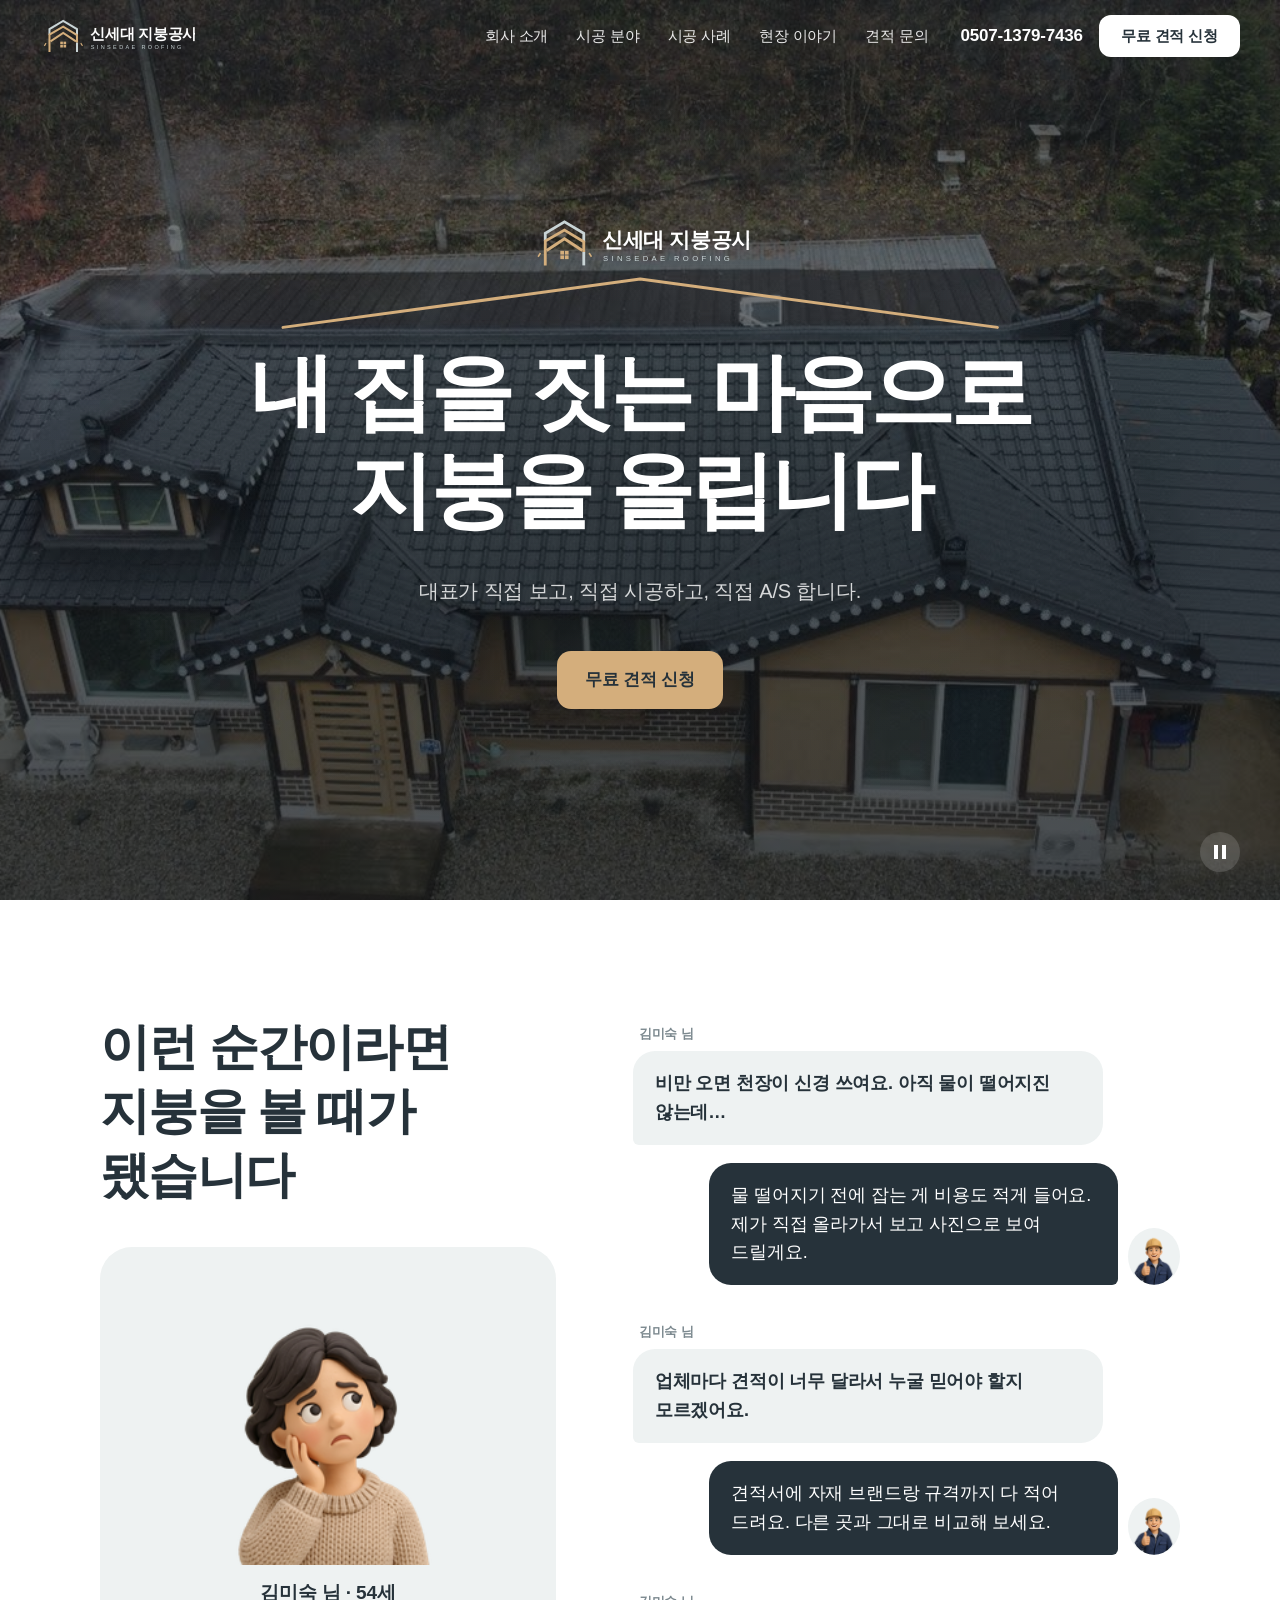
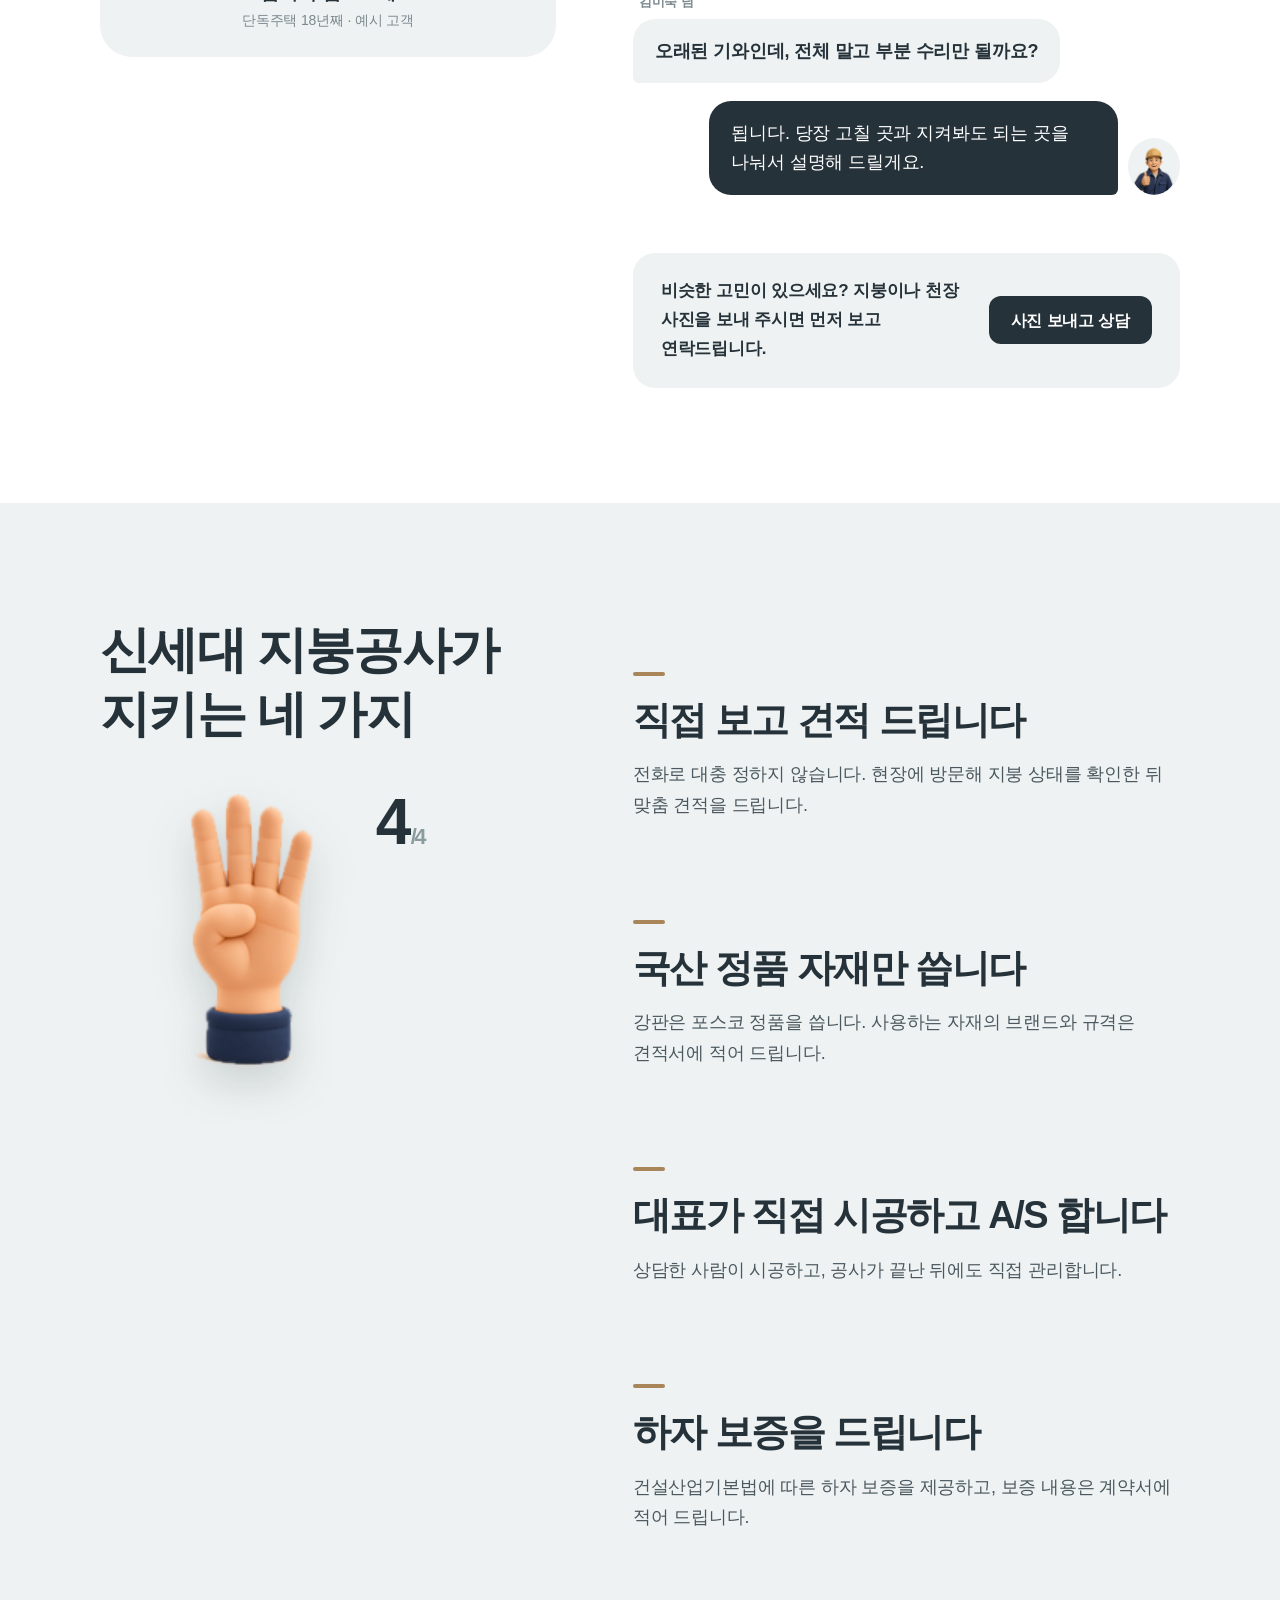
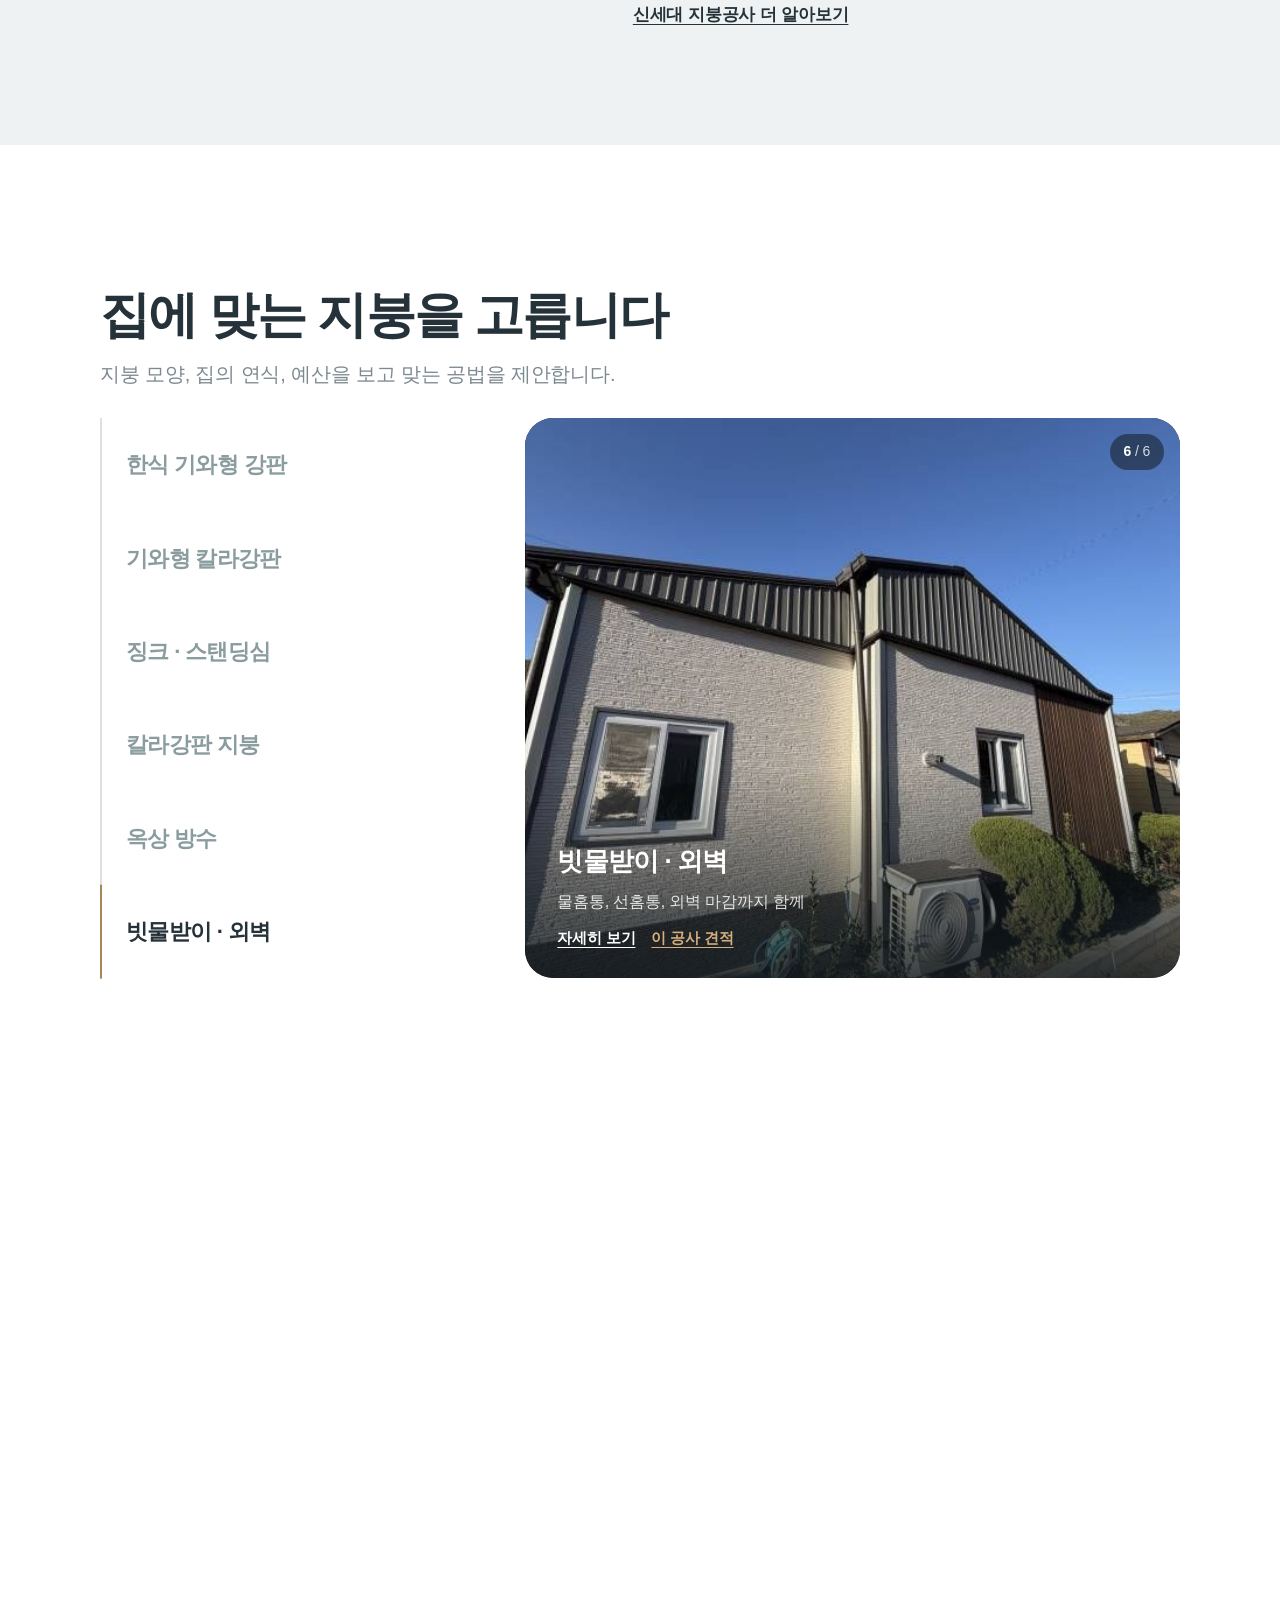
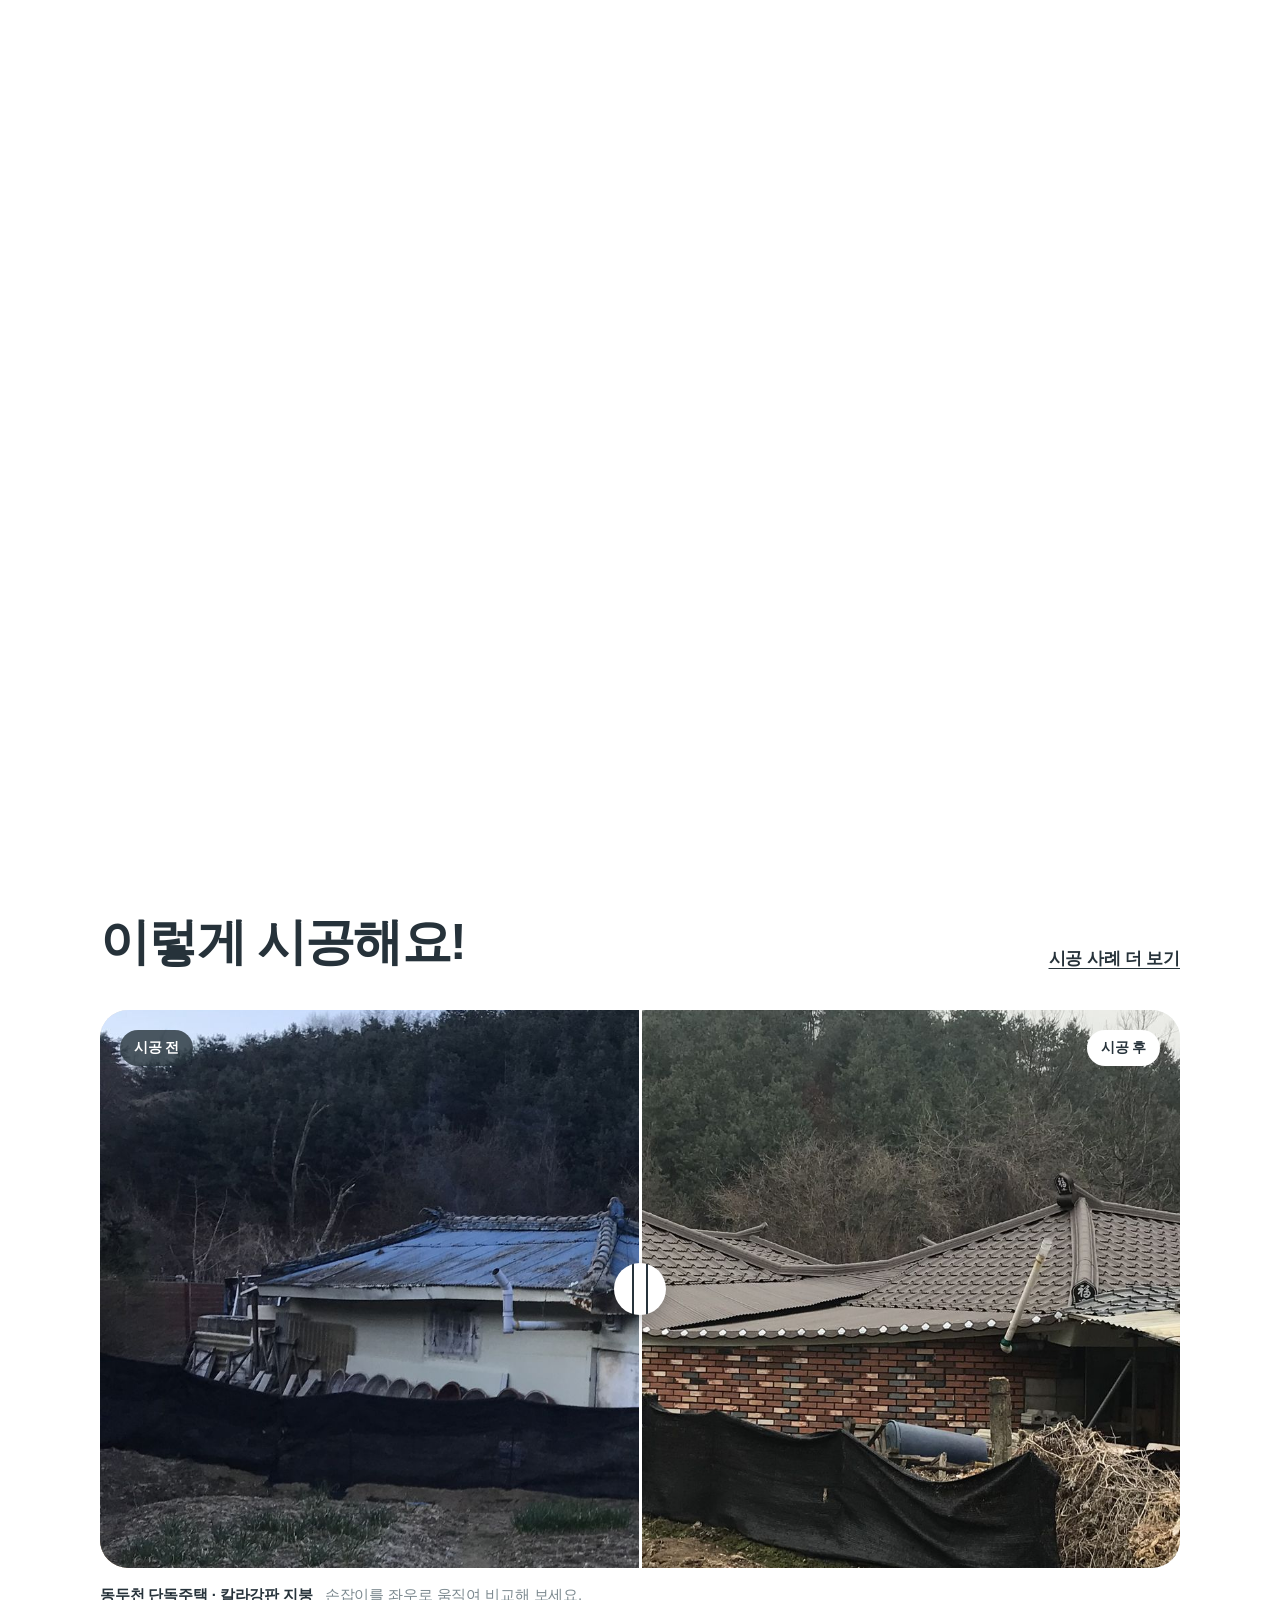
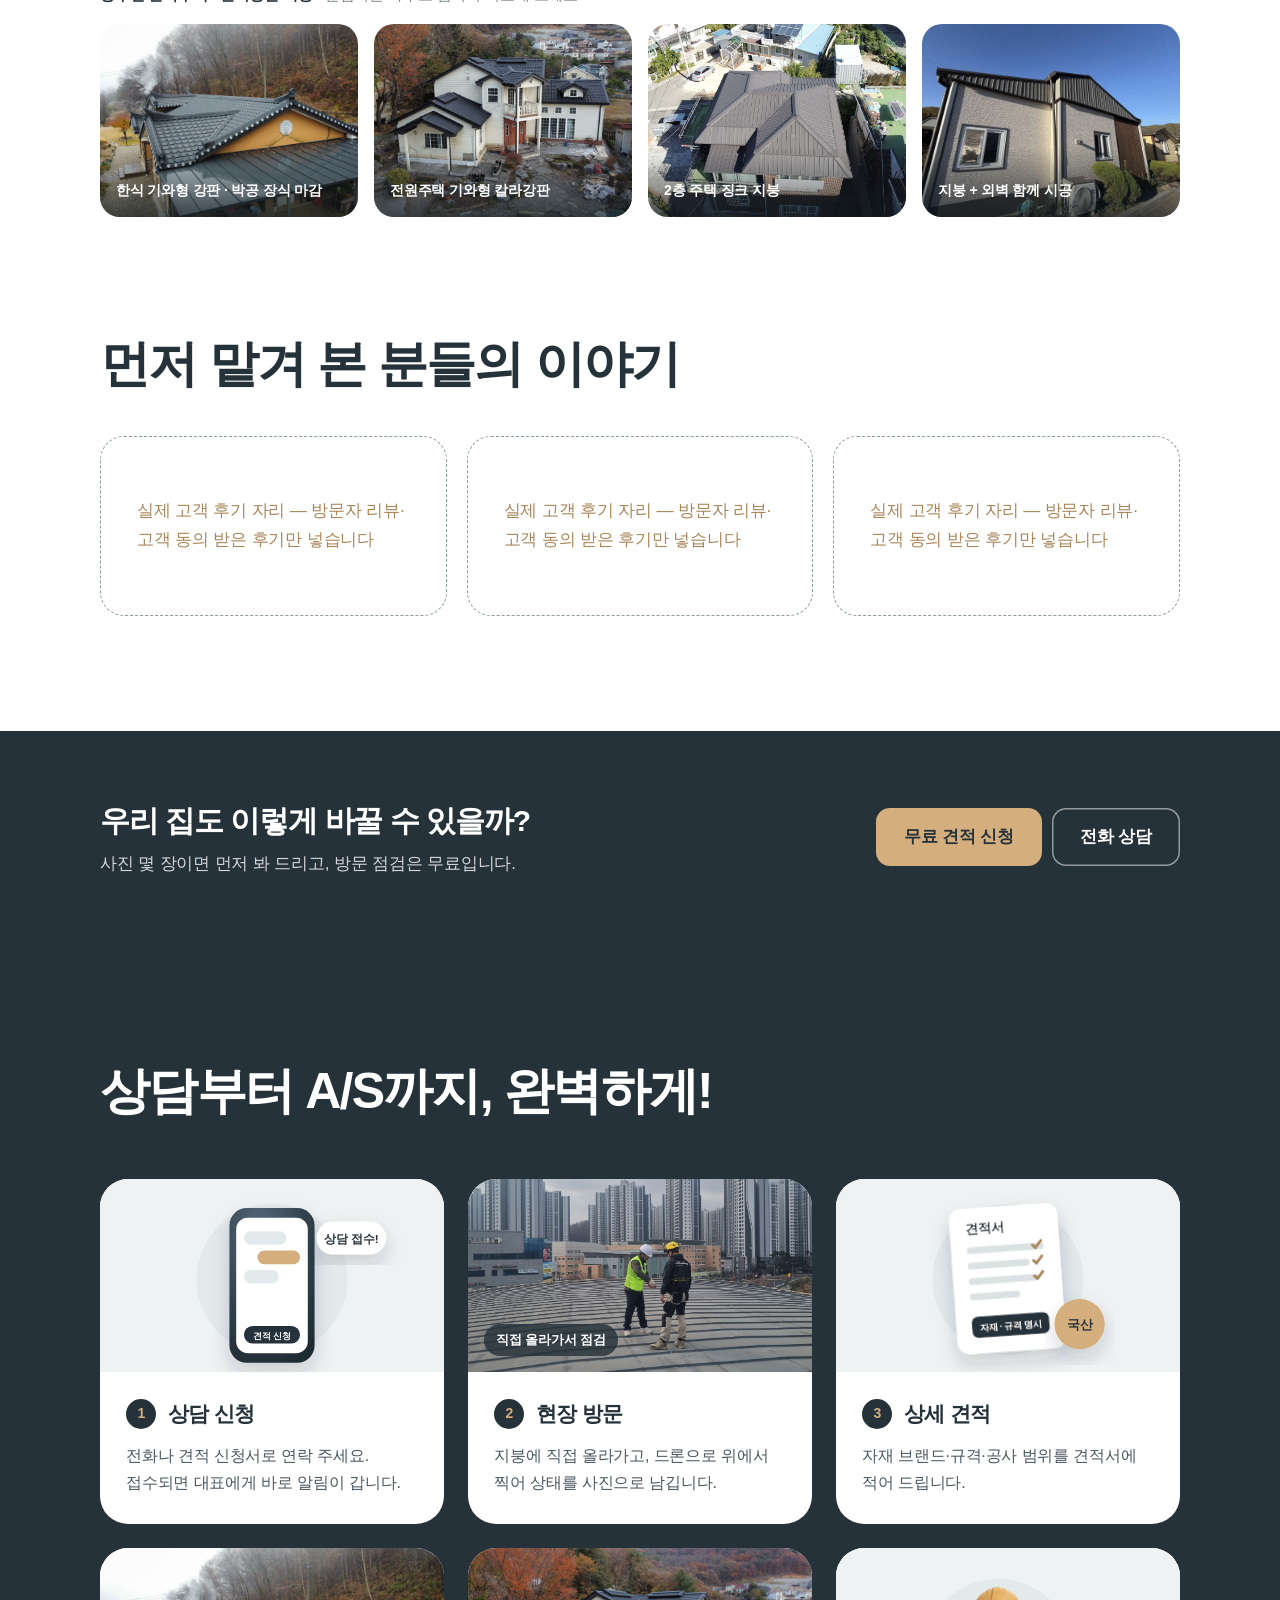
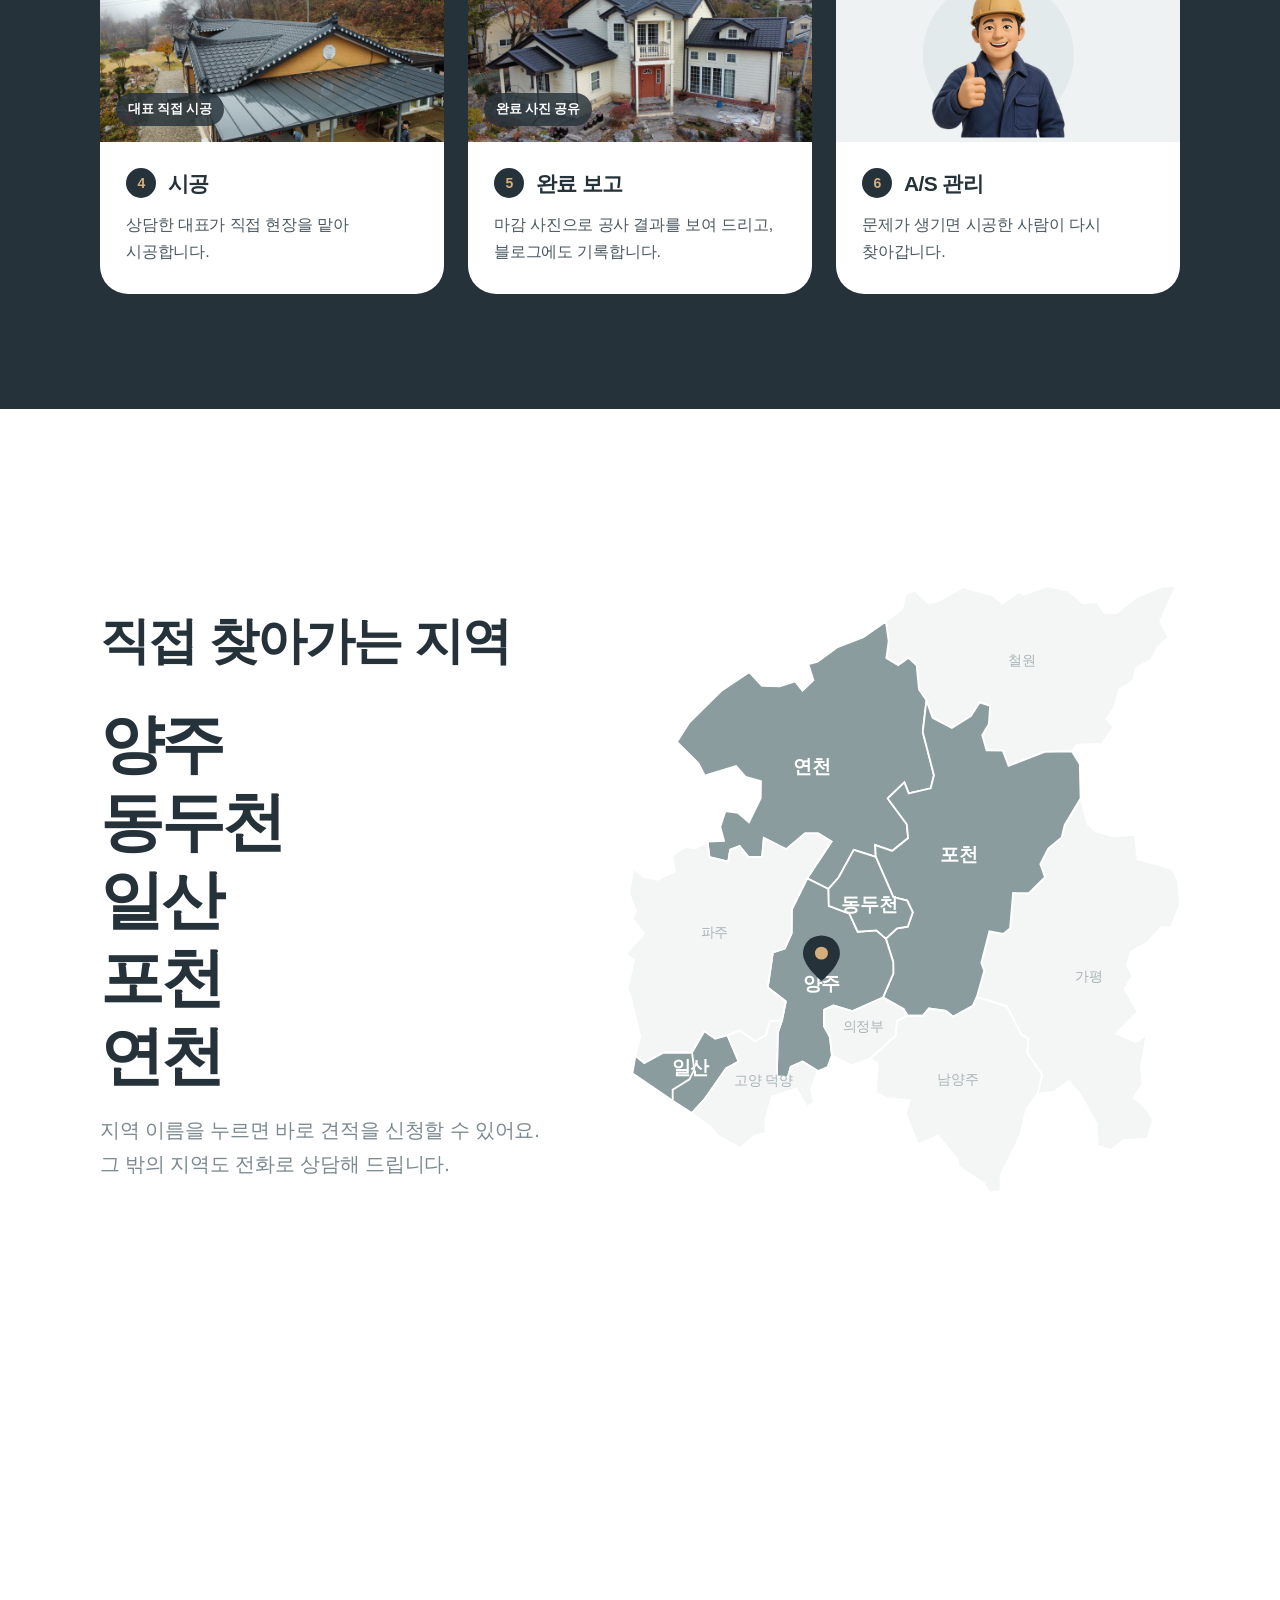
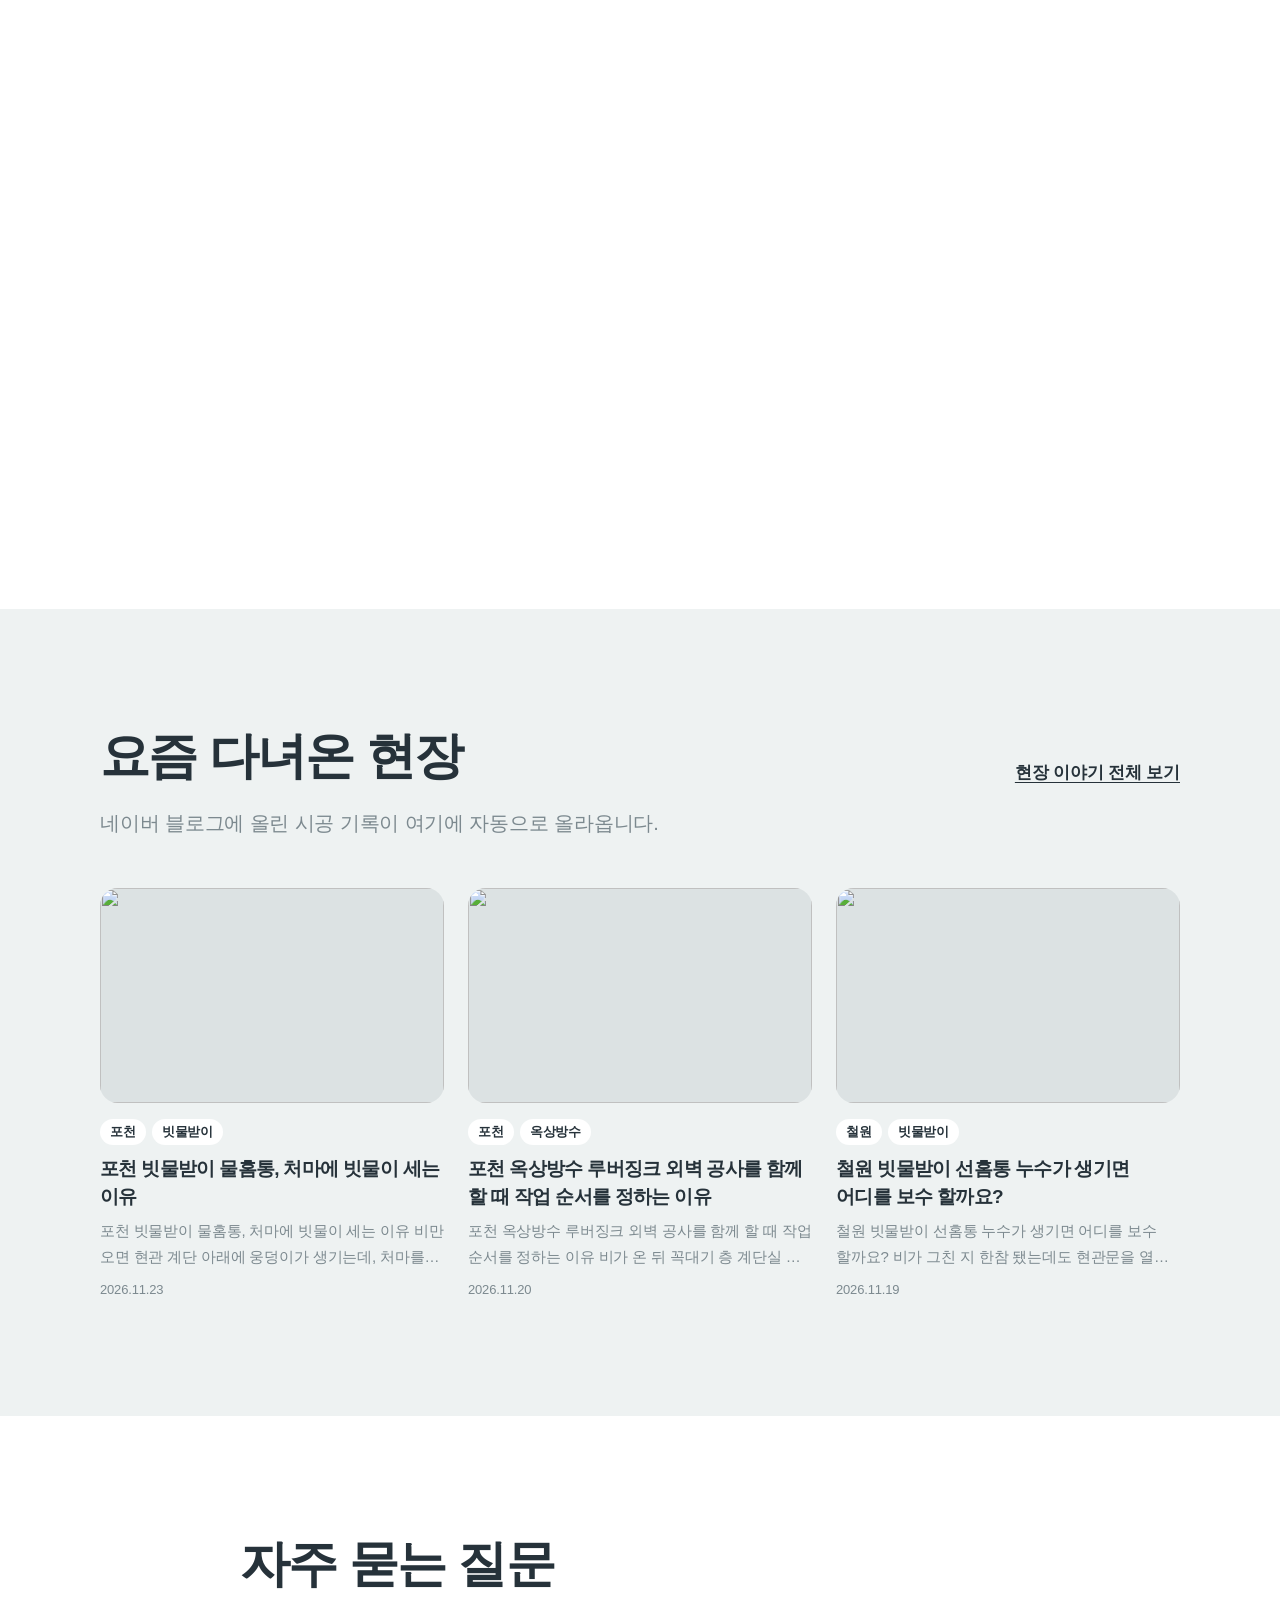
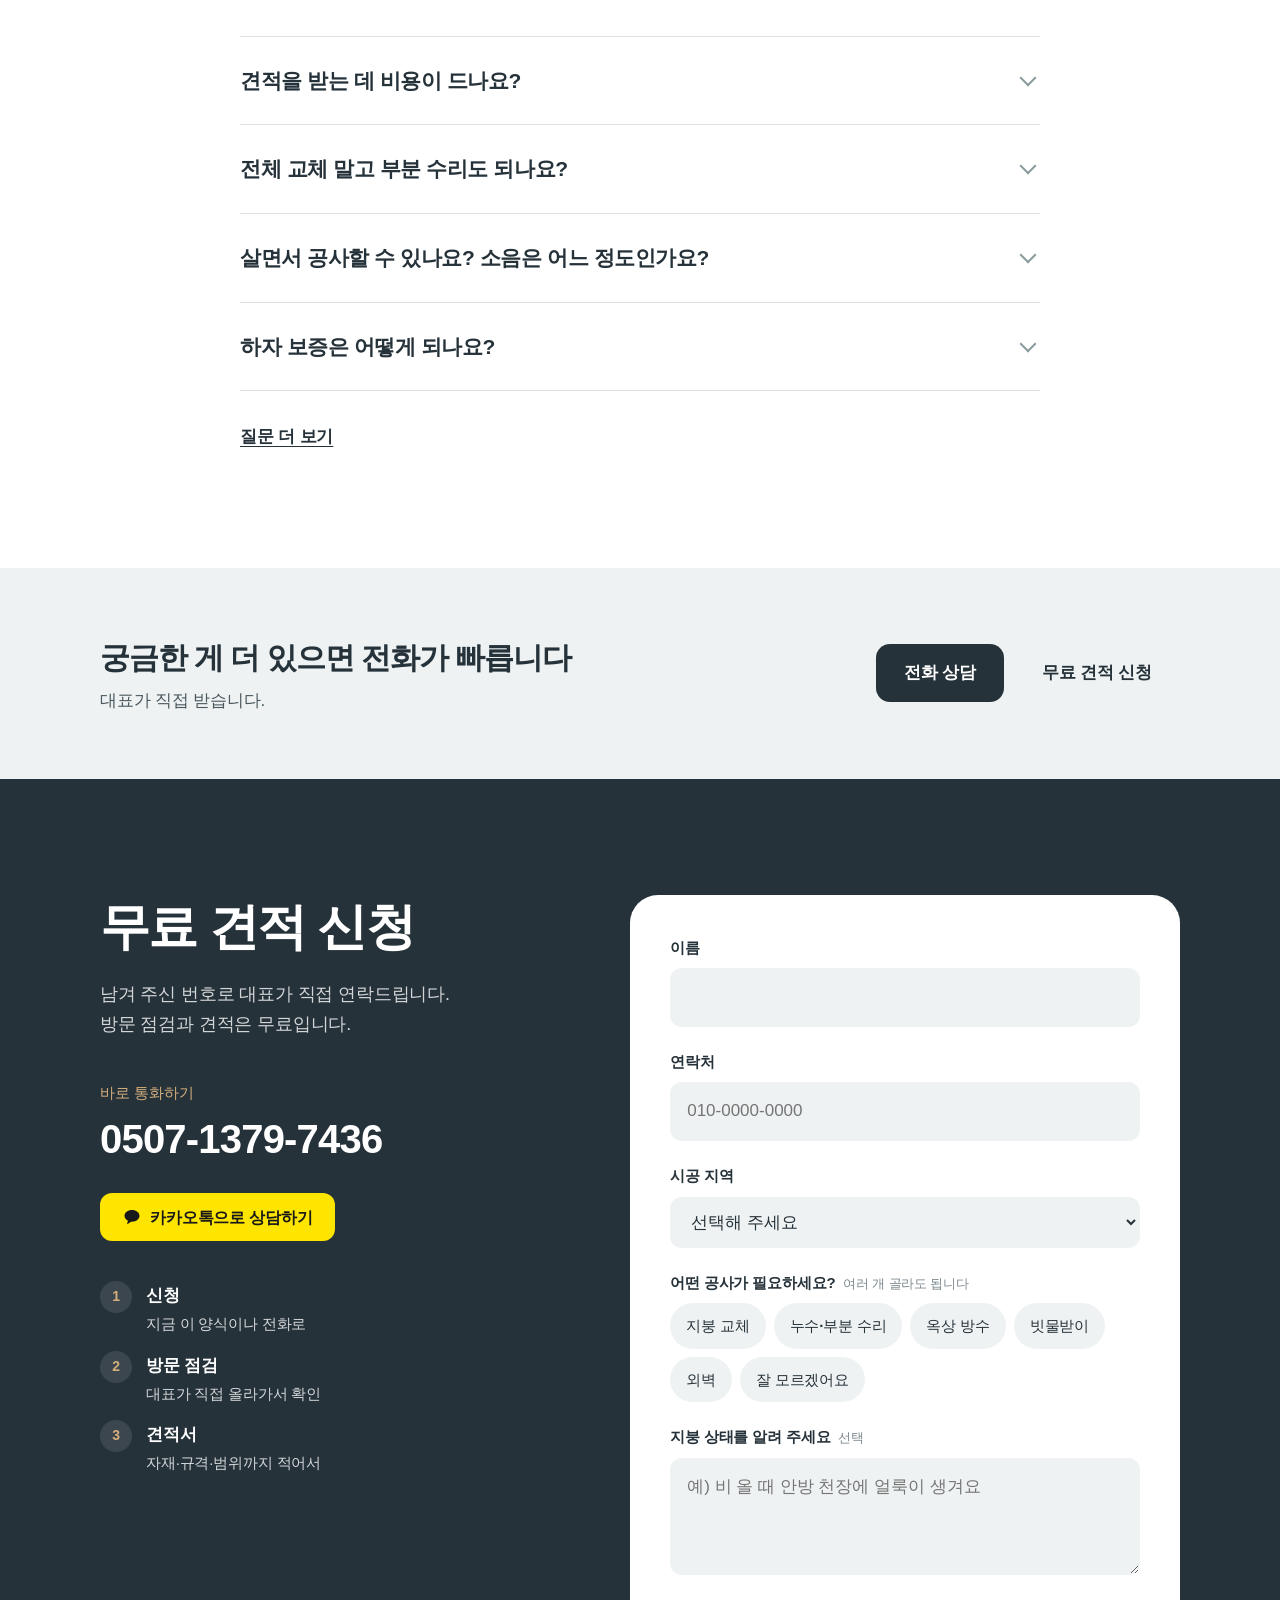
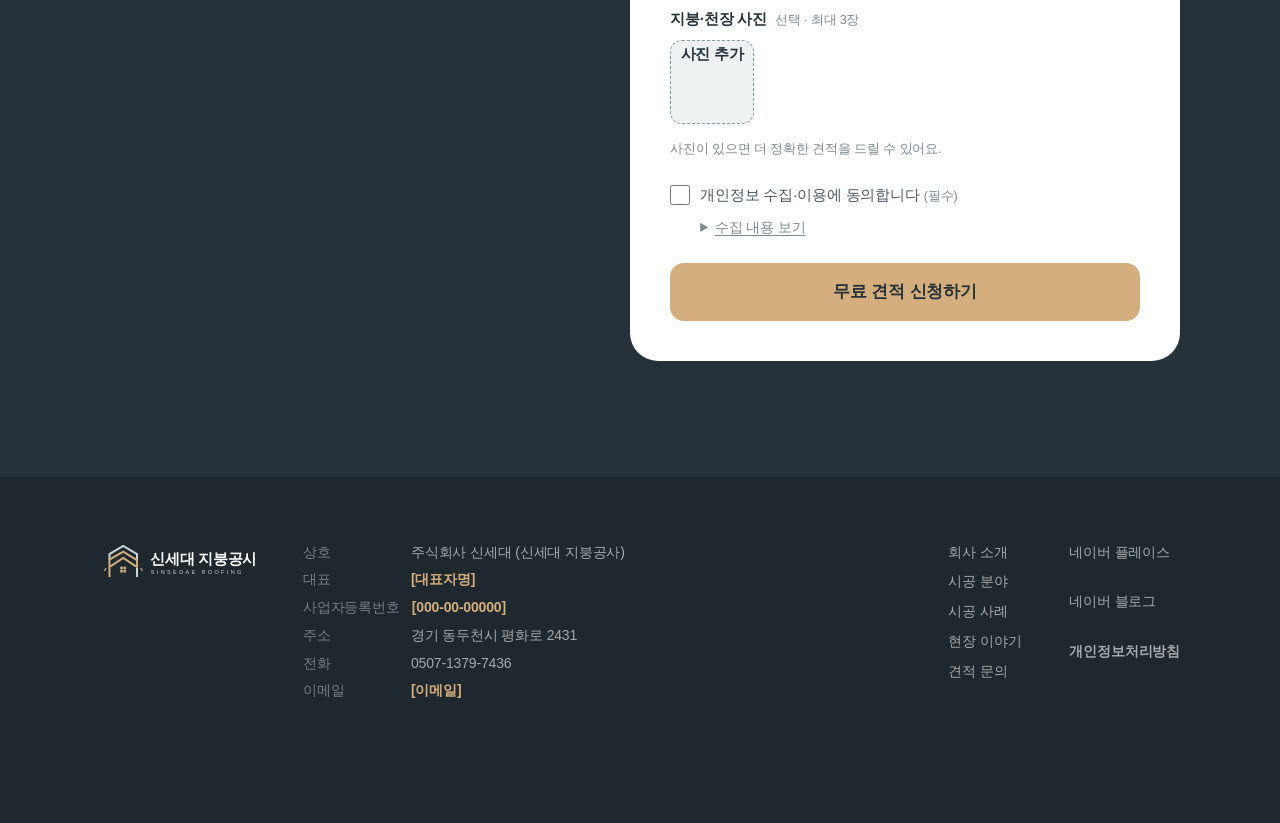
==== commit c15fc31d: "시안 미리보기 업데이트 Co-Authored-By: Claude Opus 5.5 <noreply@anthropic.com>" ====
--- a/index.html
+++ b/index.html
@@ -8,7 +8,7 @@
 <meta name="description" content="국산 정품 자재, 대표 직접 시공과 A/S, 하자 보증까지. 양주·동두천·일산·포천·연천 무료 방문 견적 0507-1379-7436">
 <link rel="icon" href="img/symbol.svg">
 <link rel="stylesheet" href="https://cdn.jsdelivr.net/gh/orioncactus/pretendard@v1.3.9/dist/web/variable/pretendardvariable-dynamic-subset.min.css">
-<link rel="stylesheet" href="style.css?v=11241813">
+<link rel="stylesheet" href="style.css?v=11251901">
 <script>document.documentElement.classList.add('js')</script>
 </head>
 <body class="has-hero" data-page="index">
@@ -196,7 +196,7 @@
     <div>
       <ol class="promise-list">
         <li data-n="1"><h3>직접 보고 견적 드립니다</h3><p>전화로 대충 정하지 않습니다. 현장에 방문해 지붕 상태를 확인한 뒤 맞춤 견적을 드립니다.</p></li>
-        <li data-n="2"><h3>국산 정품 자재만 씁니다</h3><p>사용하는 자재의 브랜드와 규격을 견적서에 적어 드립니다.</p></li>
+        <li data-n="2"><h3>국산 정품 자재만 씁니다</h3><p>강판은 포스코 정품을 씁니다. 사용하는 자재의 브랜드와 규격은 견적서에 적어 드립니다.</p></li>
         <li data-n="3"><h3>대표가 직접 시공하고 A/S 합니다</h3><p>상담한 사람이 시공하고, 공사가 끝난 뒤에도 직접 관리합니다.</p></li>
         <li data-n="4"><h3>하자 보증을 드립니다</h3><p>건설산업기본법에 따른 하자 보증을 제공하고, 보증 내용은 계약서에 적어 드립니다.</p></li>
       </ol>
@@ -247,14 +247,14 @@
   </div>
   <figure class="ba" aria-label="시공 전후 비교">
   <div class="ba-frame">
-    <img src="img/after-gray.jpg" alt="시공 후 회색 칼라강판 지붕">
-    <div class="ba-before-wrap"><img src="img/before-blue.jpg" alt="시공 전 낡은 파란색 지붕"></div>
+    <img src="img/cases/dongducheon-ba-after.jpg" alt="동두천 단독주택 시공 후, 갈색 기와형 칼라강판 지붕">
+    <div class="ba-before-wrap"><img src="img/cases/dongducheon-ba-before.jpg" alt="동두천 단독주택 시공 전, 낡은 파란 지붕"></div>
     <span class="ba-tag ba-tag-before">시공 전</span>
     <span class="ba-tag ba-tag-after">시공 후</span>
     <div class="ba-handle" aria-hidden="true"></div>
     <input type="range" min="0" max="100" value="50" class="ba-range" aria-label="시공 전후 비교 슬라이더. 왼쪽은 시공 전, 오른쪽은 시공 후">
   </div>
-  <figcaption>손잡이를 좌우로 움직여 비교해 보세요. <em class="draft-note">시안용 예시 사진 — 같은 현장 전·후 세트로 교체 예정</em></figcaption>
+  <figcaption><b>동두천 단독주택 · 칼라강판 지붕</b> 손잡이를 좌우로 움직여 비교해 보세요.</figcaption>
 </figure>
   <div class="gallery">
     <figure><img src="img/hanok-side.jpg" alt="안개 낀 산 아래 한식 기와형 강판 지붕" loading="lazy"><figcaption>한식 기와형 강판 · 박공 장식 마감</figcaption></figure>
@@ -309,7 +309,7 @@
     <div class="step-text"><b>상담 신청</b><p>전화나 견적 신청서로 연락 주세요. 접수되면 대표에게 바로 알림이 갑니다.</p></div>
   </li>
   <li class="step">
-    <div class="step-img"><img src="img/shingle-before.jpg" alt="현장 점검 때 위에서 촬영한 지붕 사진" loading="lazy"><span class="step-badge">드론 점검</span></div>
+    <div class="step-img"><img src="img/site-inspect-wide.jpg" alt="안전모를 쓰고 금속 지붕 위에서 상태를 점검하는 모습" loading="lazy"><span class="step-badge">직접 올라가서 점검</span></div>
     <div class="step-text"><b>현장 방문</b><p>지붕에 직접 올라가고, 드론으로 위에서 찍어 상태를 사진으로 남깁니다.</p></div>
   </li>
   <li class="step">
@@ -543,10 +543,10 @@
   </div>
 </dialog>
 
-<script src="config.js?v=11241813"></script>
-<script src="blog-data.js?v=11241813"></script>
-<script src="reviews-data.js?v=11241813"></script>
-<script src="map-data.js?v=11241813"></script>
-<script src="app.js?v=11241813"></script>
+<script src="config.js?v=11251901"></script>
+<script src="blog-data.js?v=11251901"></script>
+<script src="reviews-data.js?v=11251901"></script>
+<script src="map-data.js?v=11251901"></script>
+<script src="app.js?v=11251901"></script>
 </body>
 </html>
--- a/style.css
+++ b/style.css
@@ -498,6 +498,10 @@
 .about-ceo { display: grid; grid-template-columns: minmax(0, 5fr) minmax(0, 7fr); gap: clamp(32px, 6vw, 88px); align-items: center; padding-top: var(--sec); padding-bottom: var(--sec); }
 .ceo-photo { margin: 0; }
 .ceo-photo .slot { aspect-ratio: 4 / 5; }
+.ceo-photo img { width: 100%; aspect-ratio: 4 / 5; object-fit: cover; object-position: 50% 20%; border-radius: 28px; background: var(--mist); }
+.ap-photo { width: 100%; aspect-ratio: 16 / 7; object-fit: cover; object-position: 50% 55%; border-radius: 16px; margin-top: 16px; background: var(--mist); }
+.fact-photo { width: 100%; aspect-ratio: 16 / 9; object-fit: cover; object-position: 50% 55%; border-radius: 16px; margin-bottom: 14px; background: var(--line); }
+.ba figcaption b { color: var(--slate); margin-right: 8px; }
 .ceo-photo svg { width: 55%; }
 .ceo-text .h-section { margin-bottom: 24px; }
 .ceo-sign { margin: 28px 0 0; color: var(--slate); font-weight: 650; }
@@ -752,3 +756,4 @@
   .area-list li { color: var(--slate); }
   .rg:not(.rg-ctx) { fill: var(--steel); }
 }
+.ap-photo-auto { aspect-ratio: auto; }
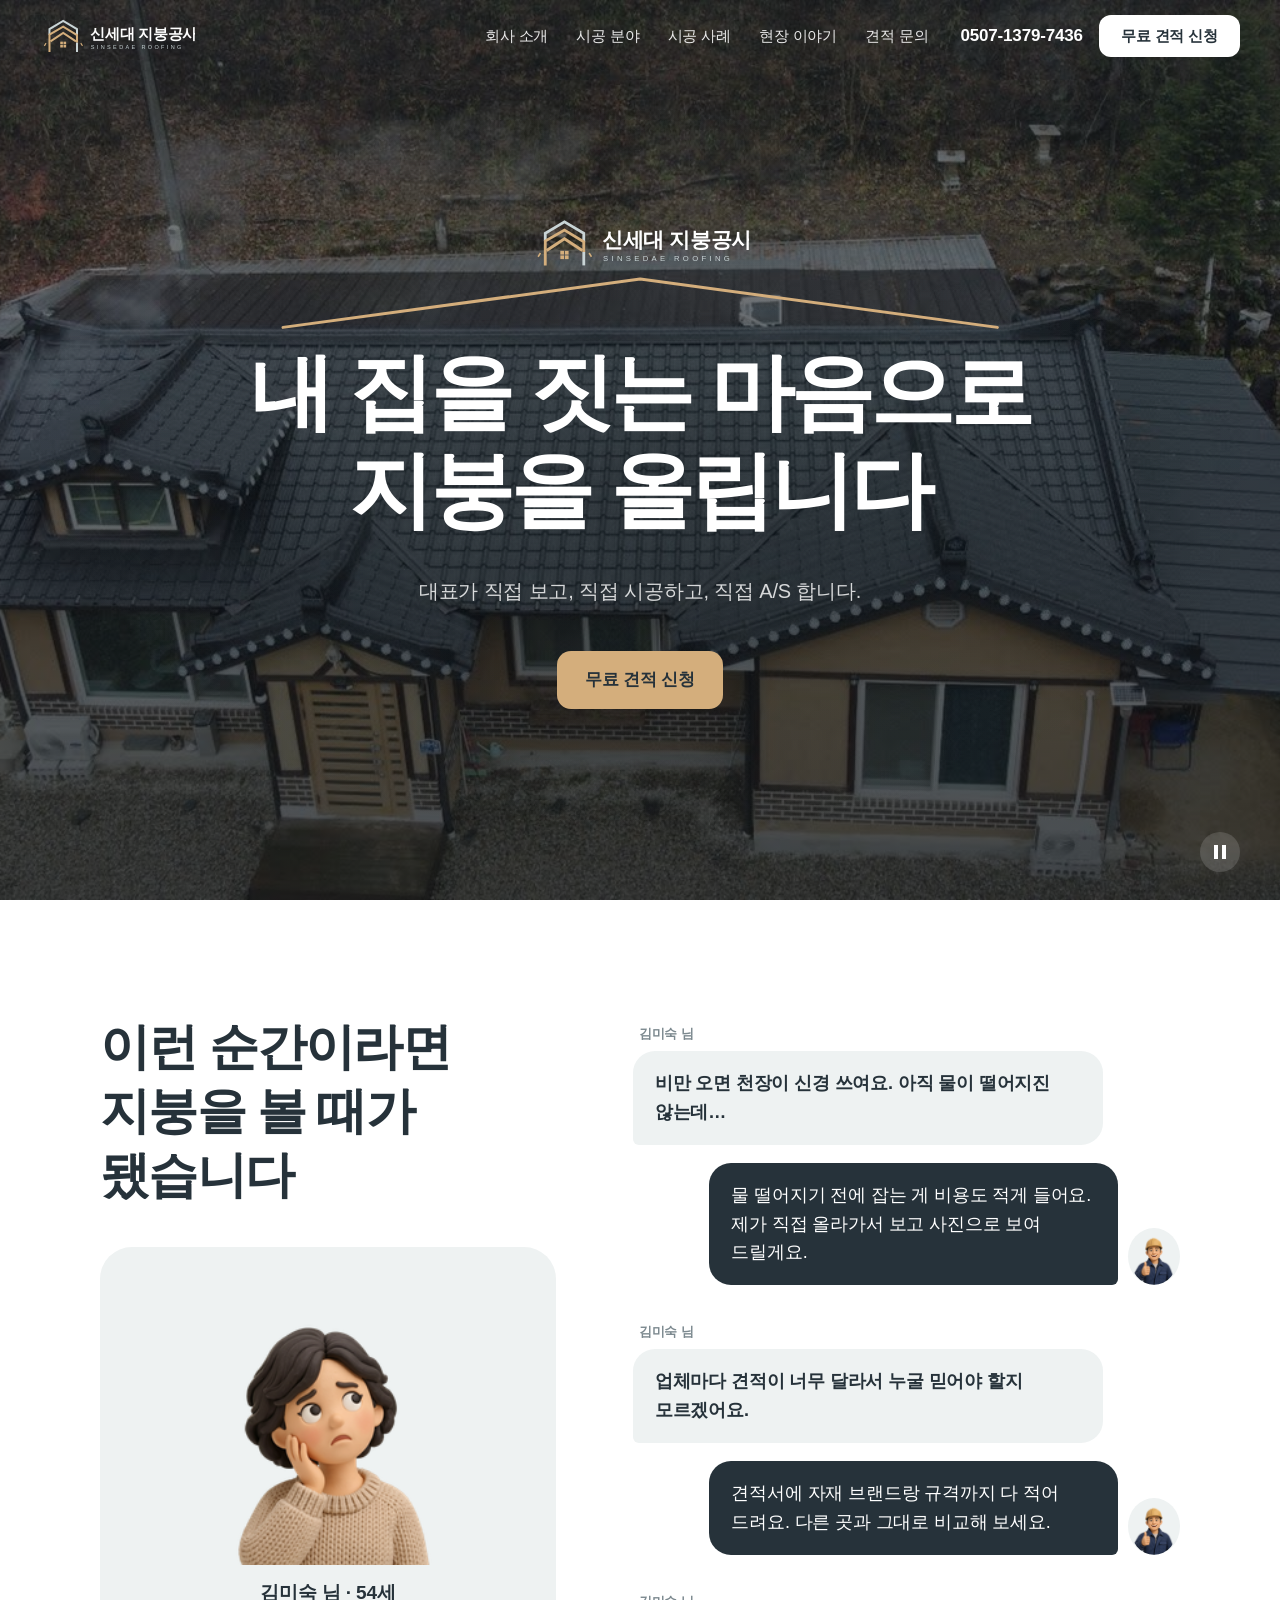
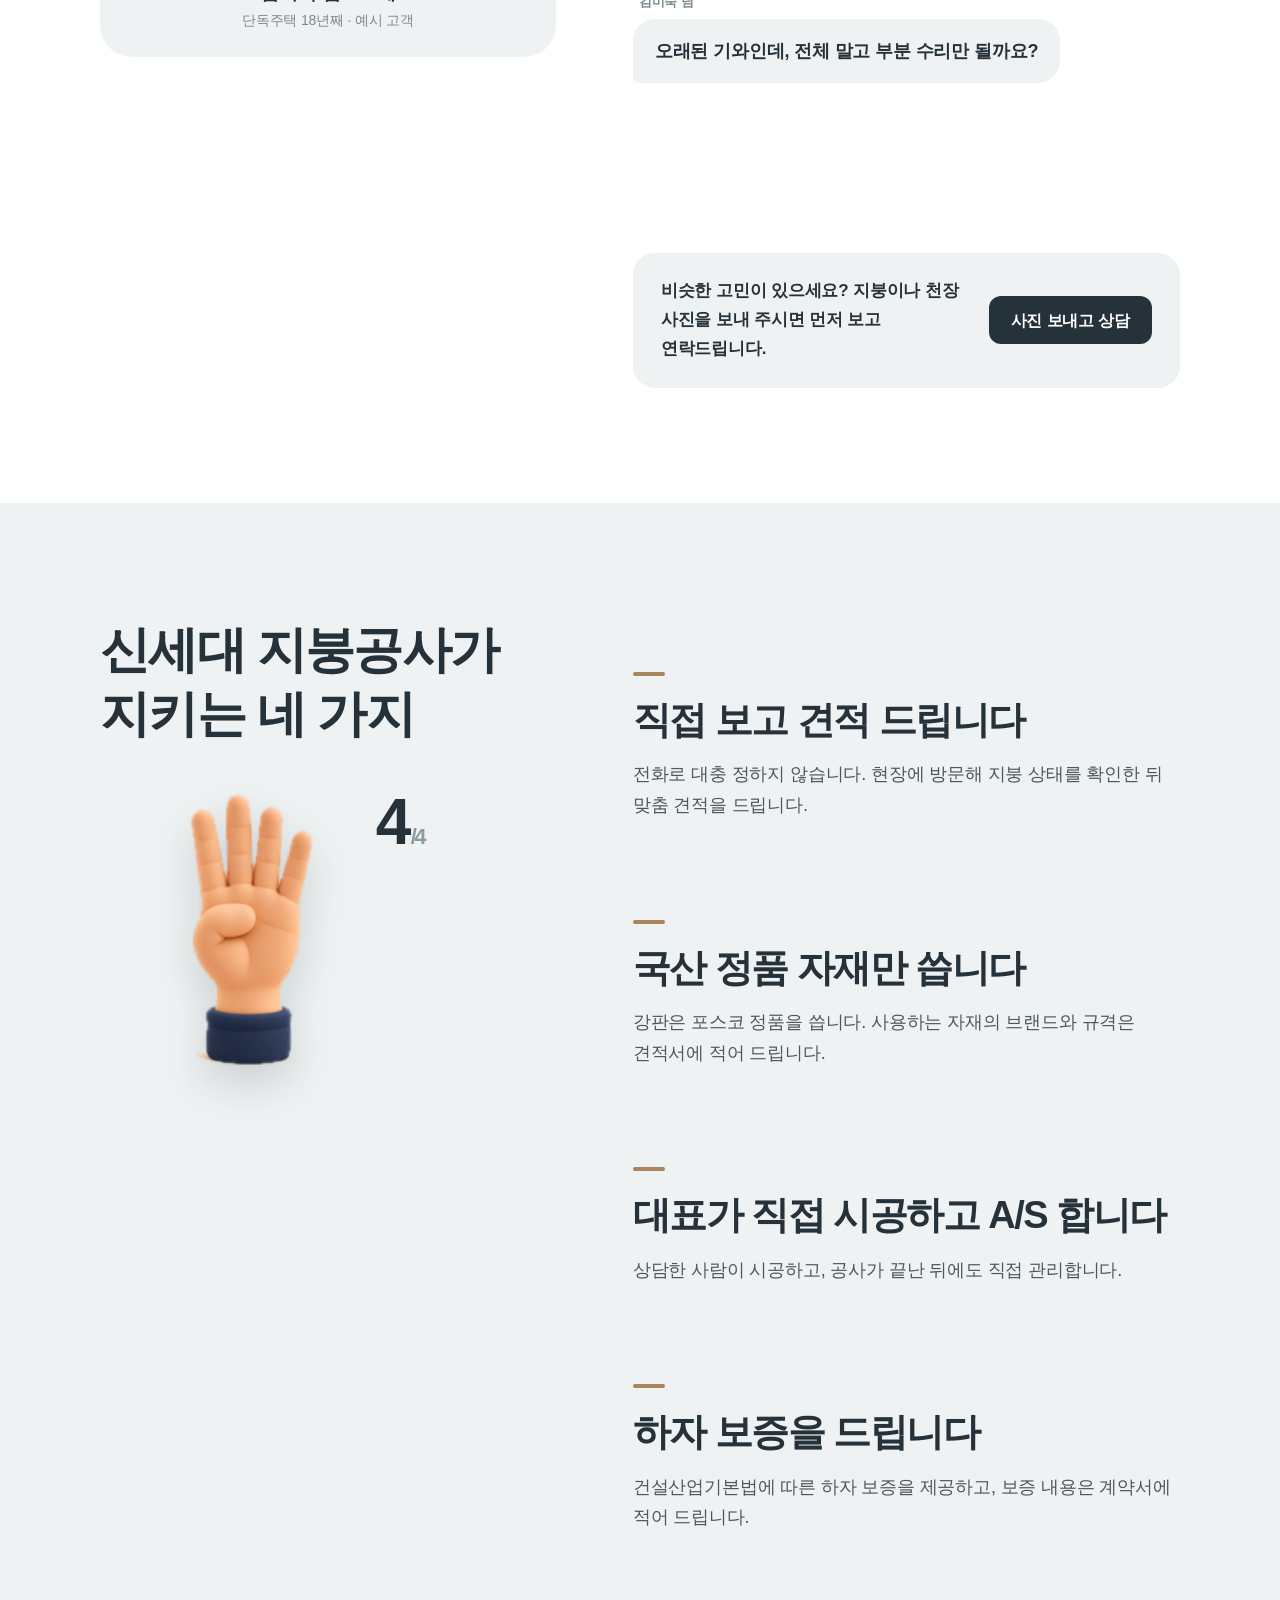
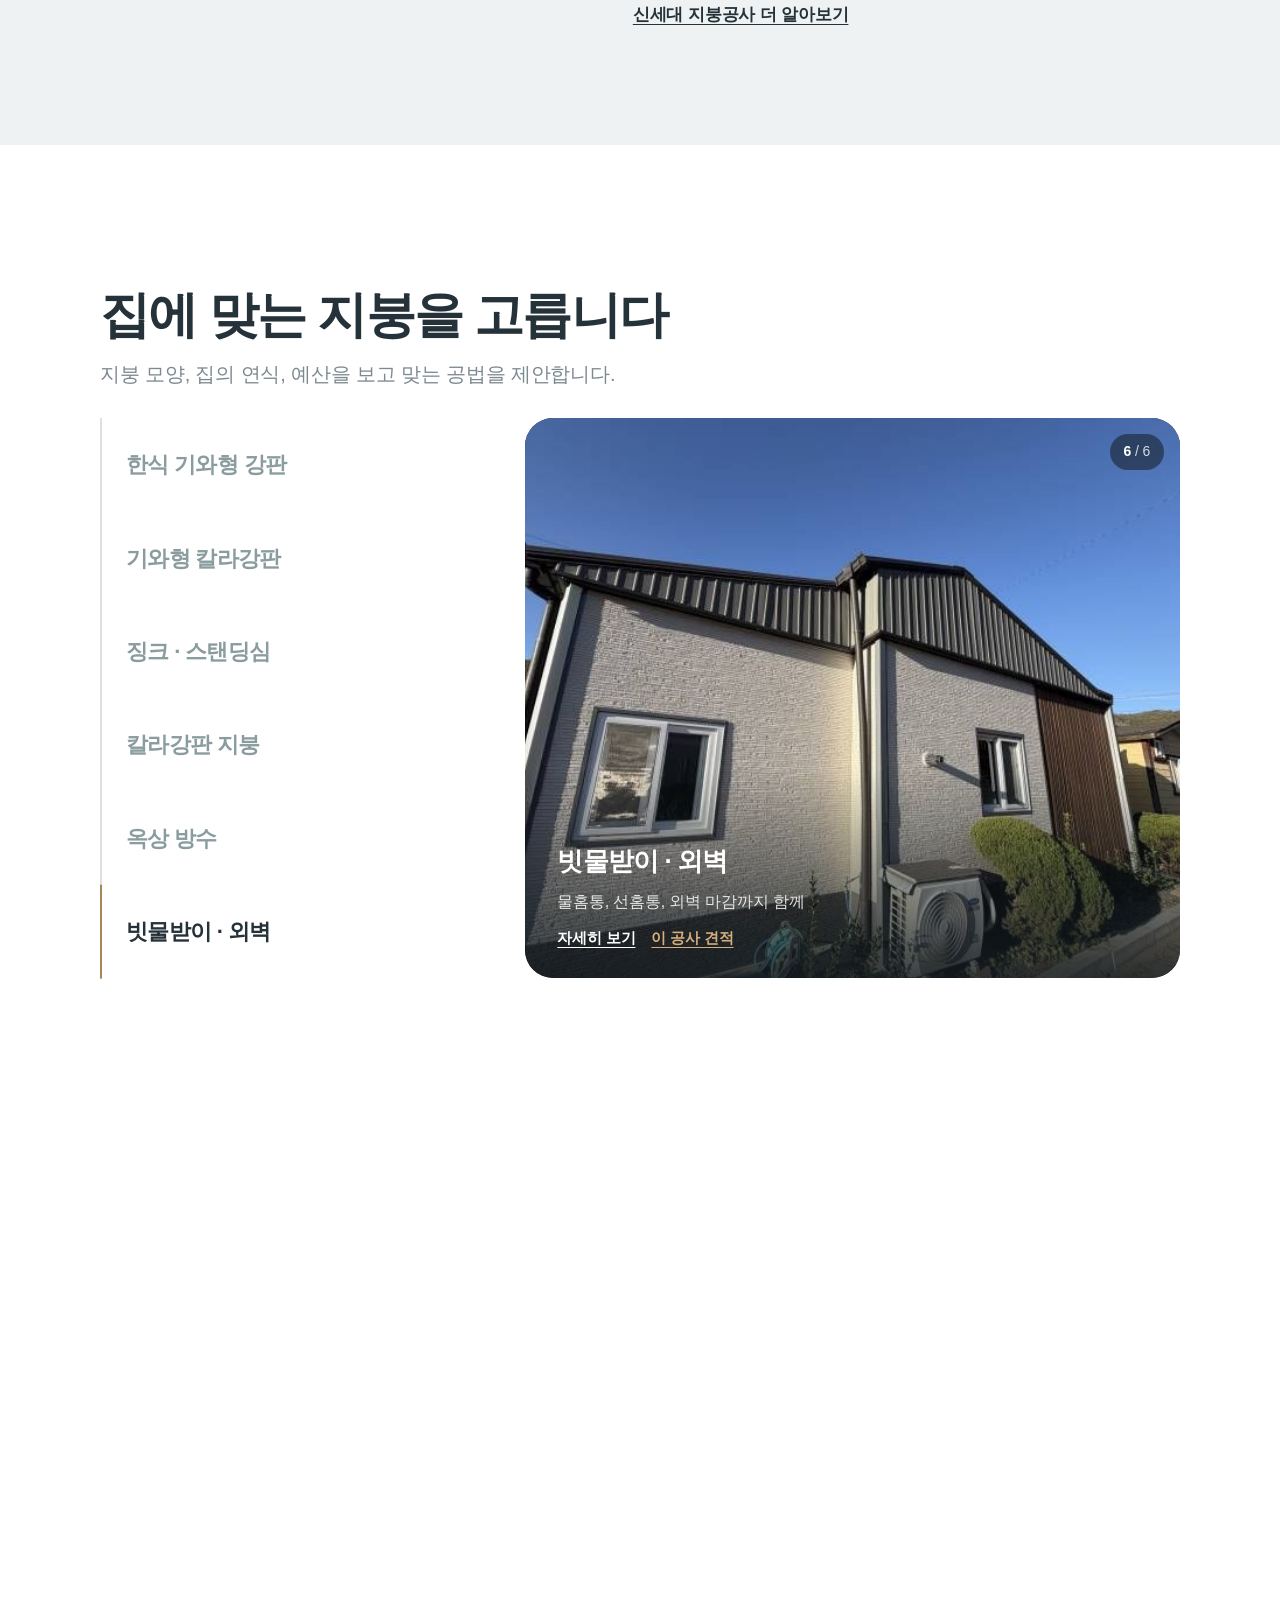
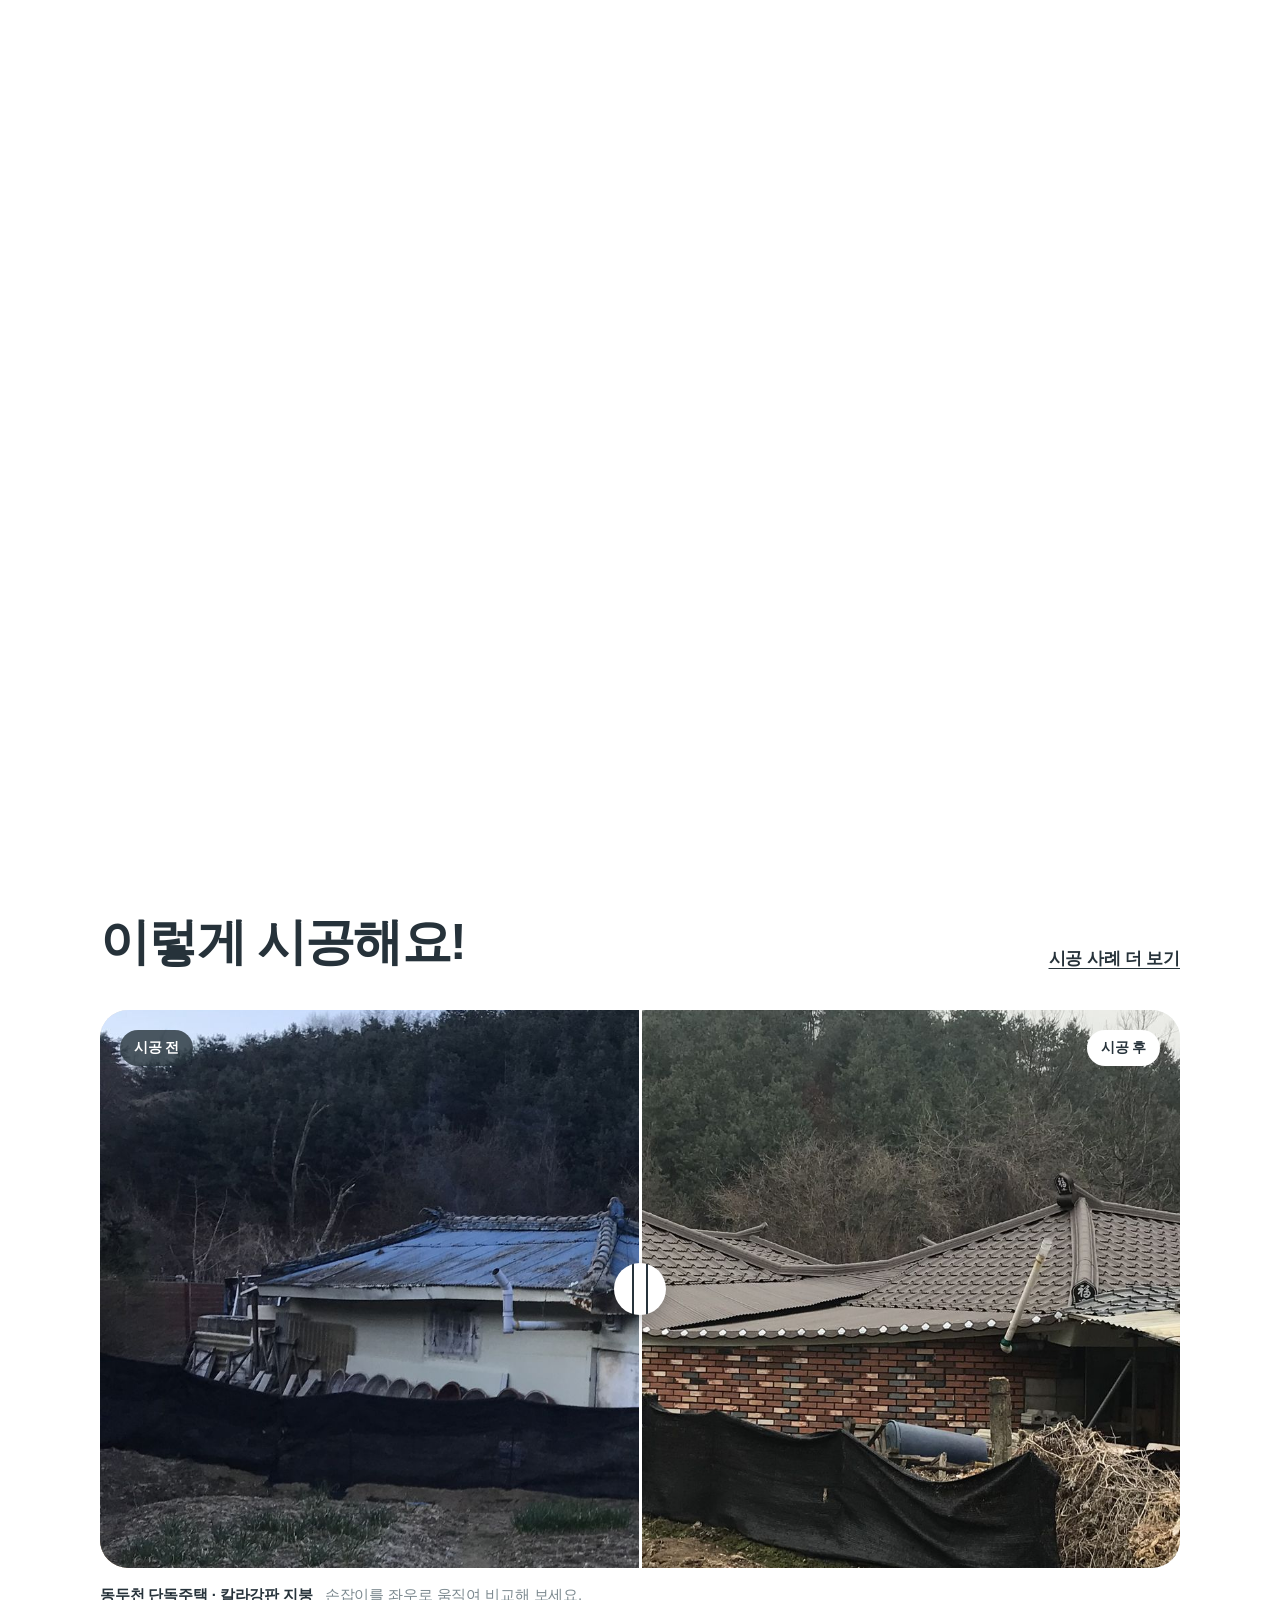
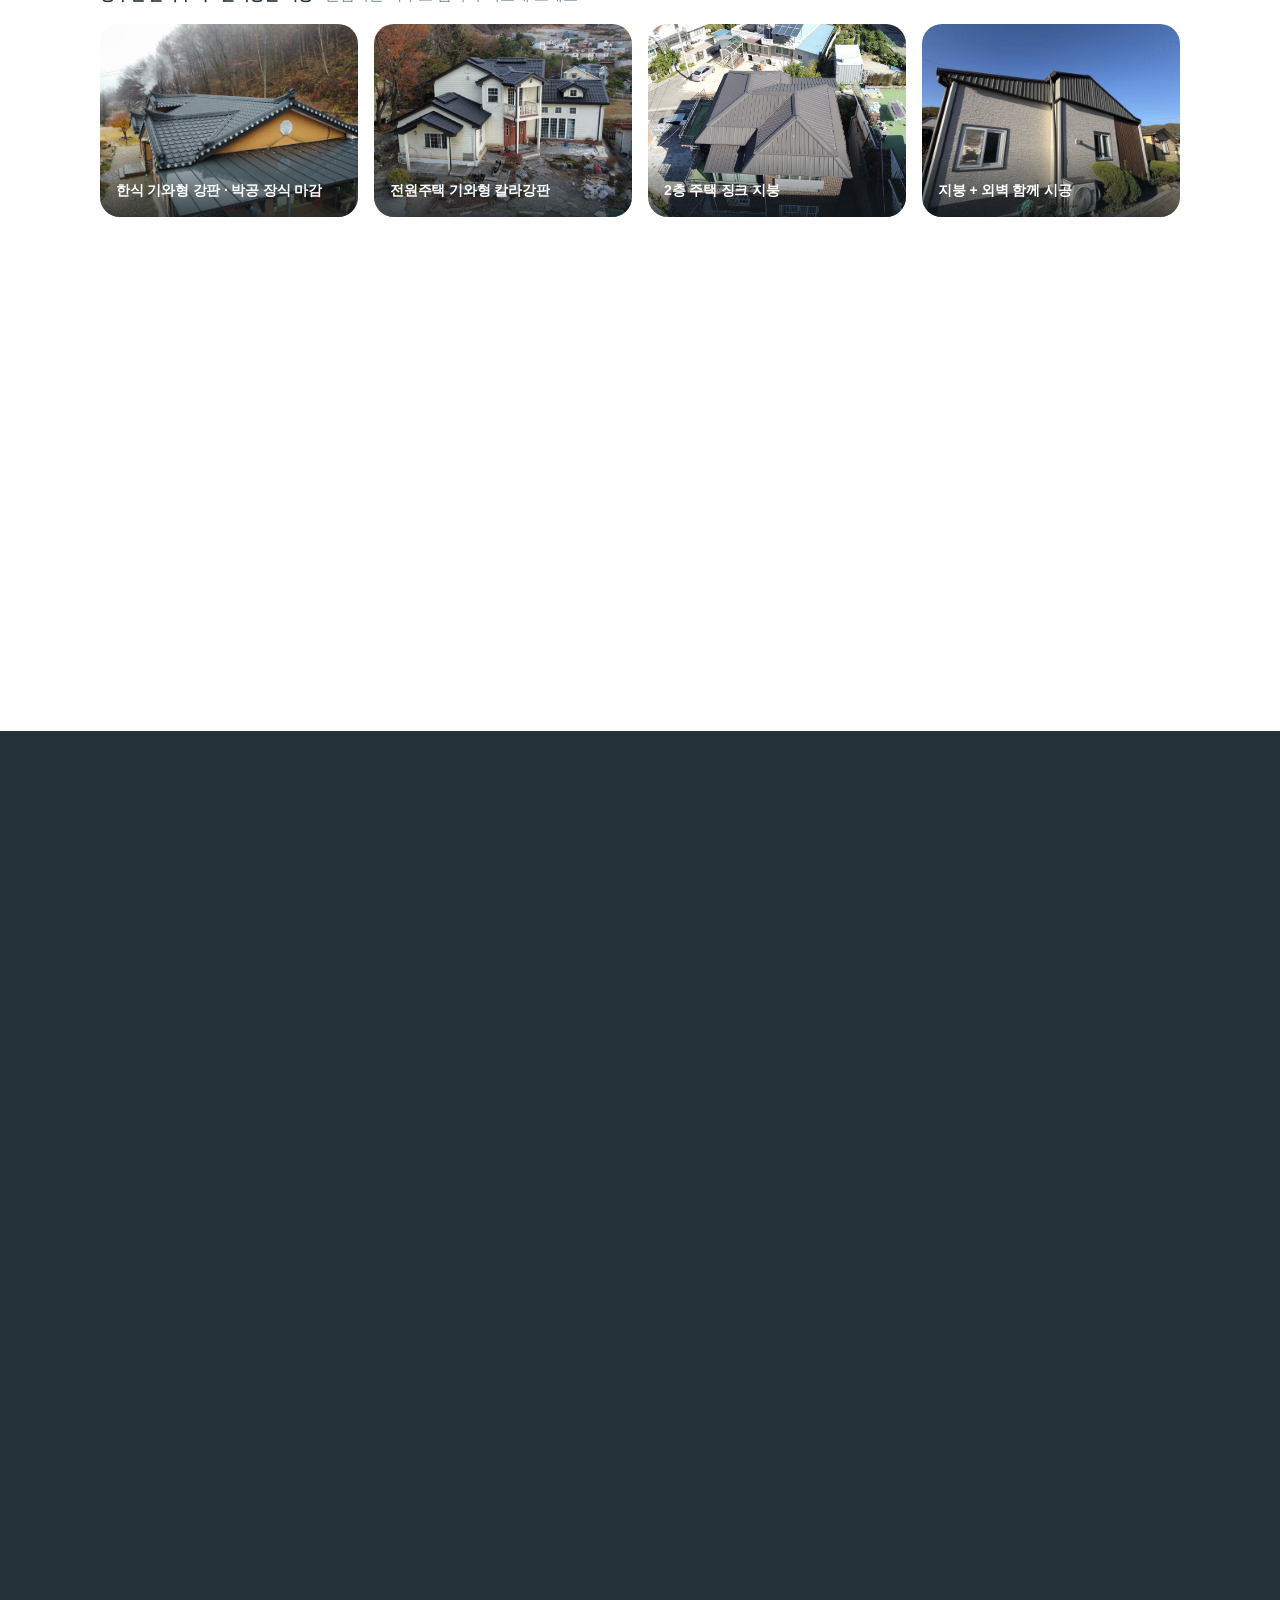
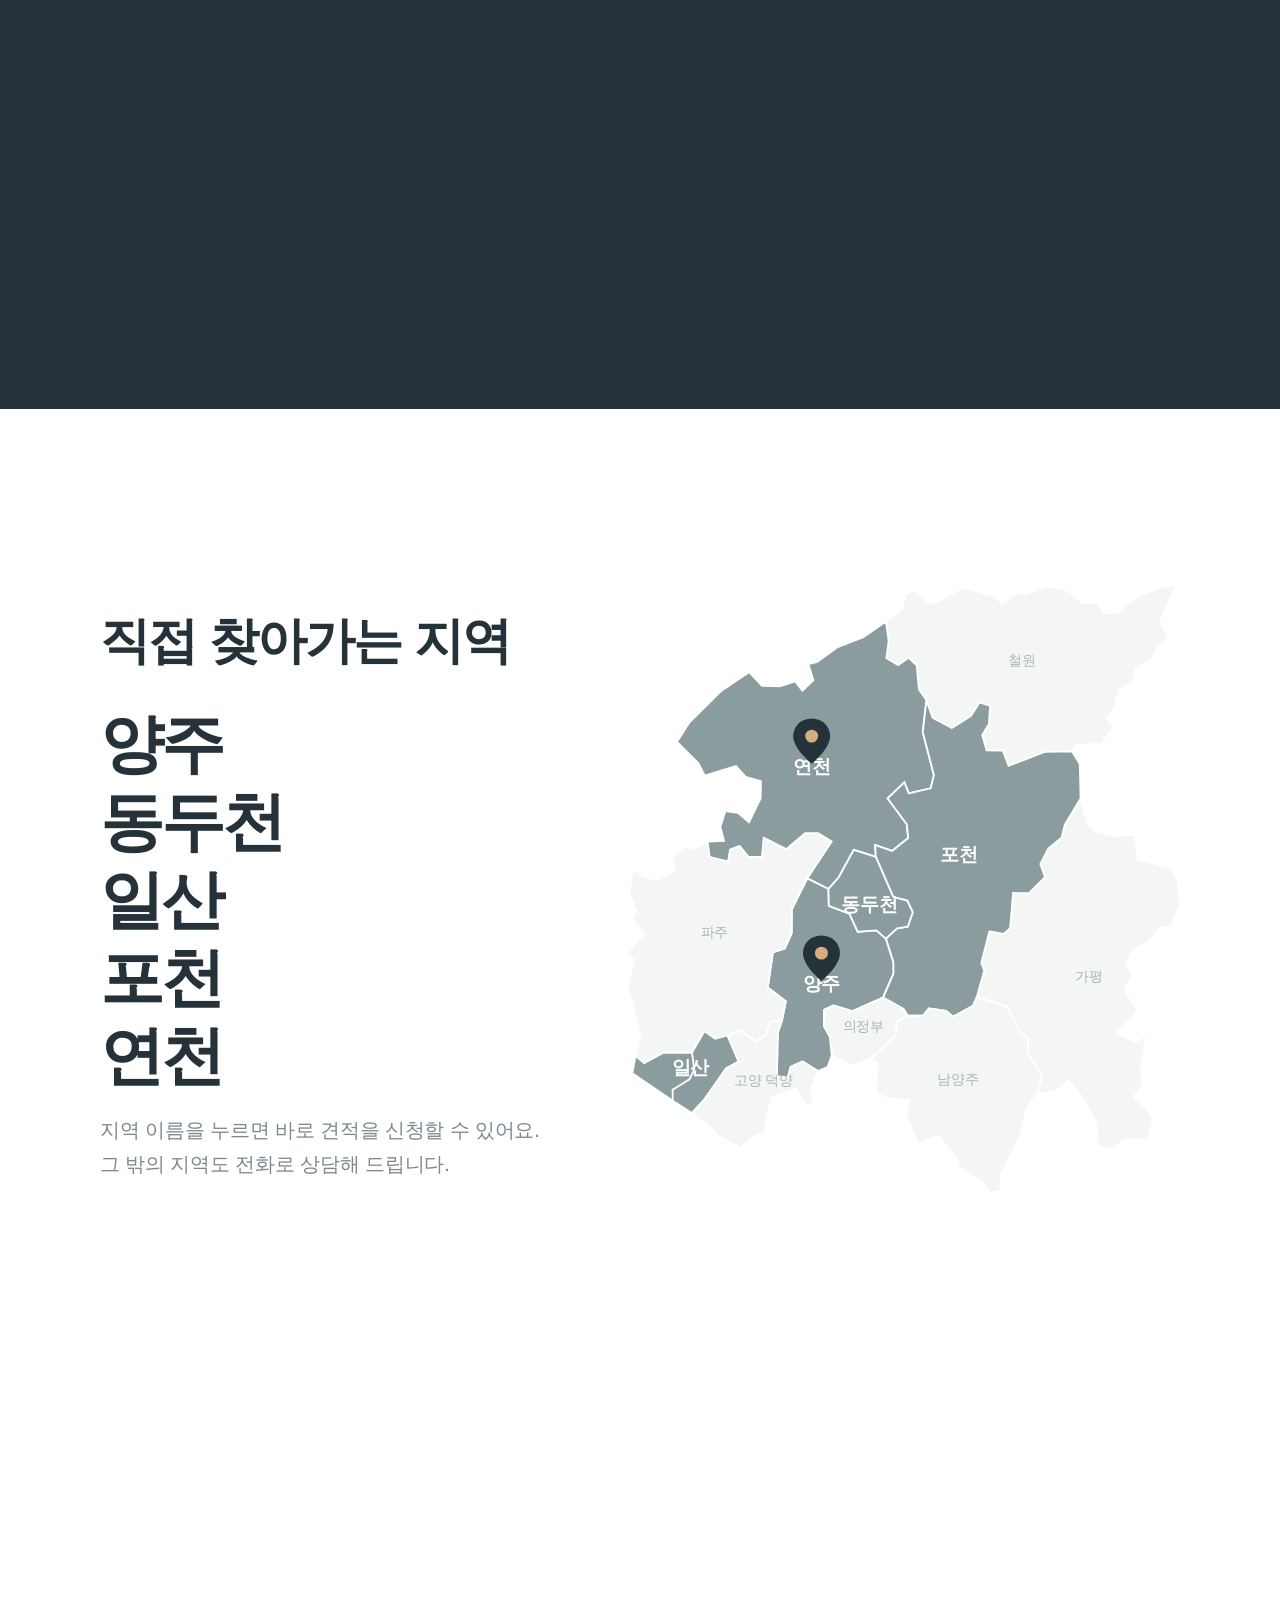
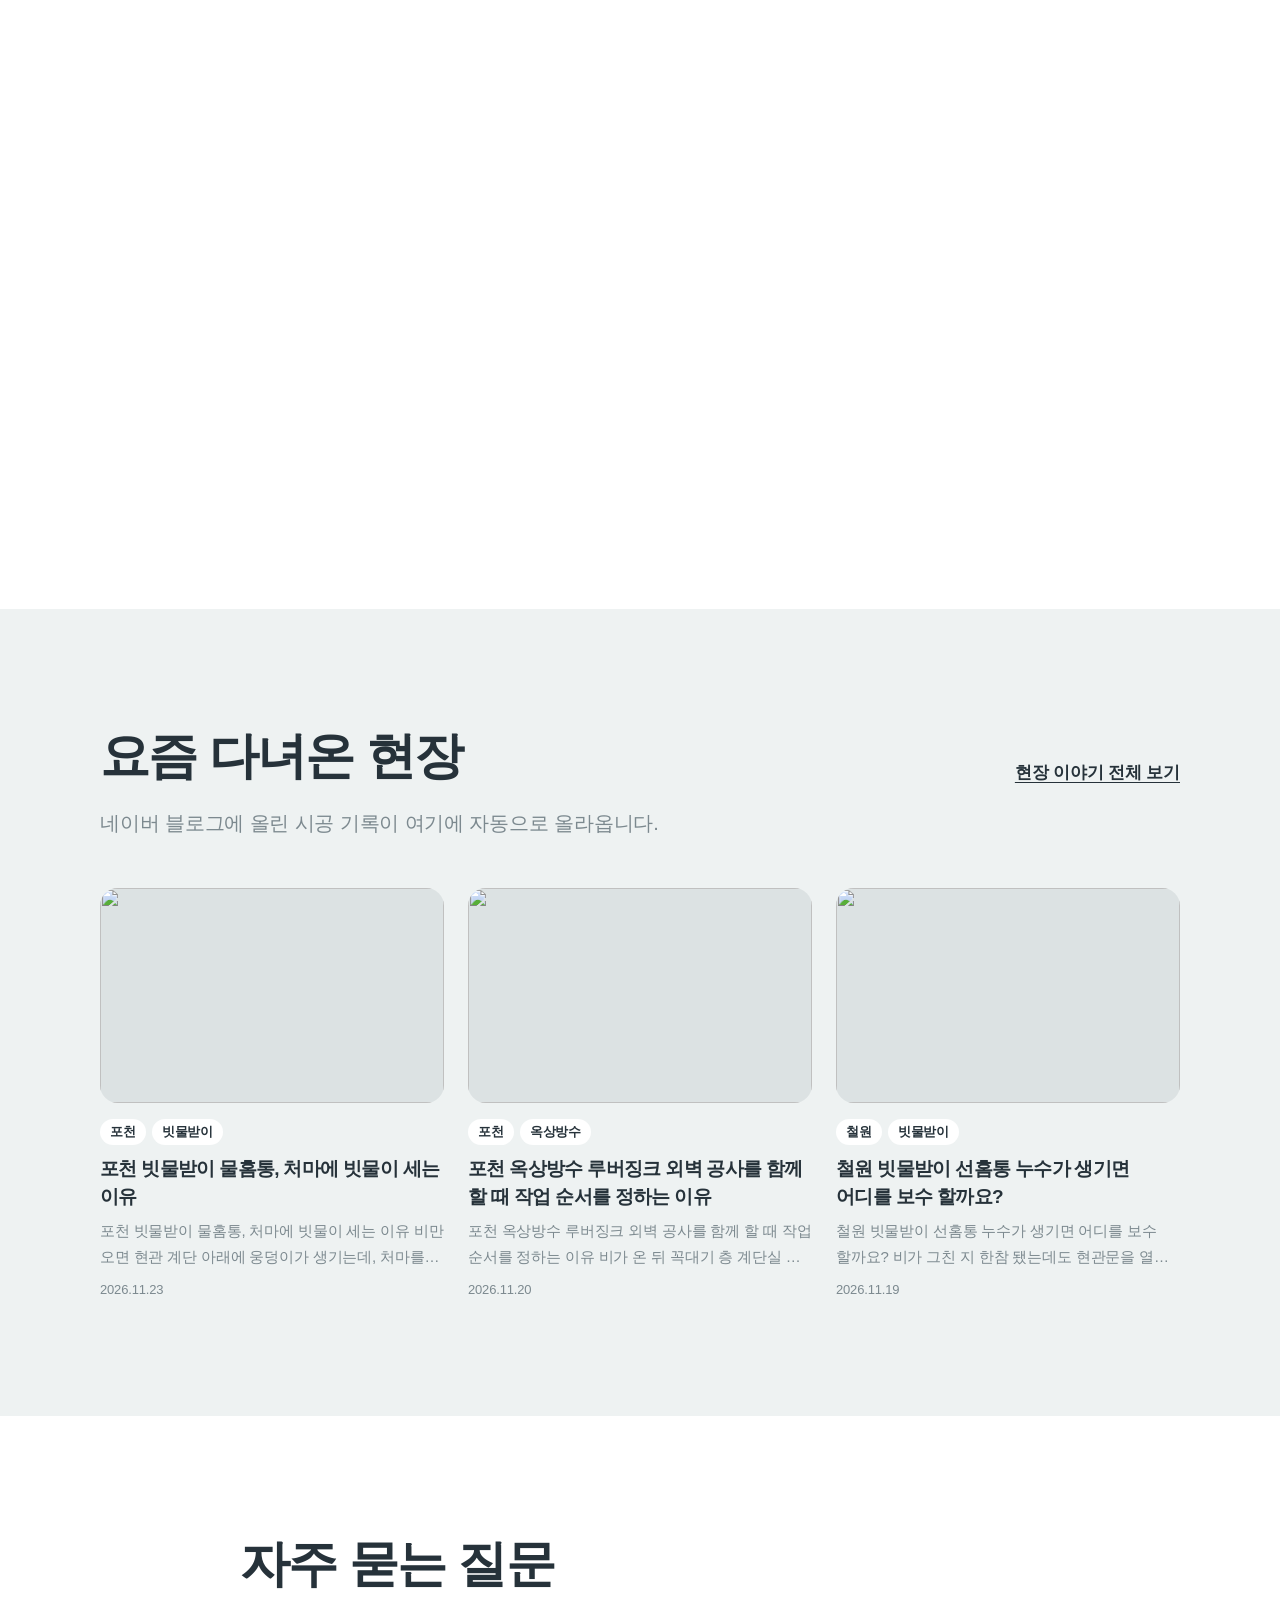
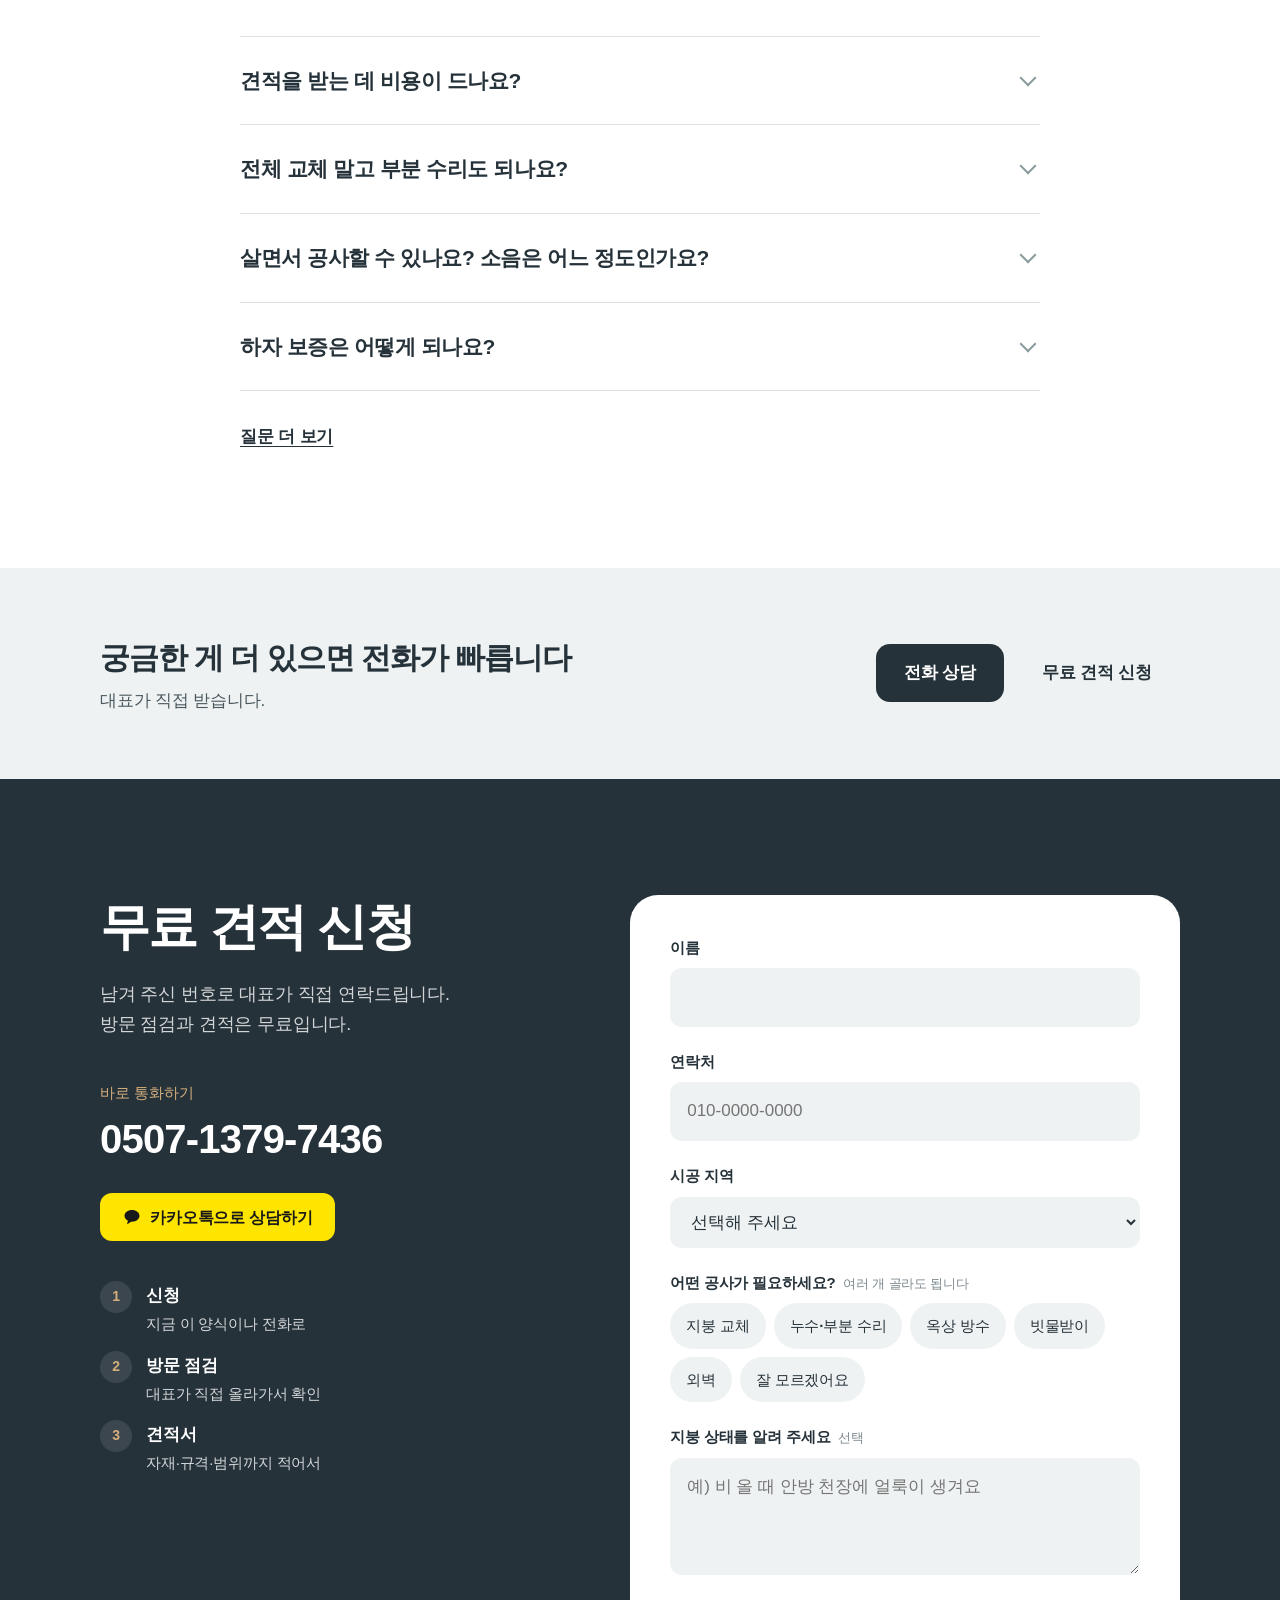
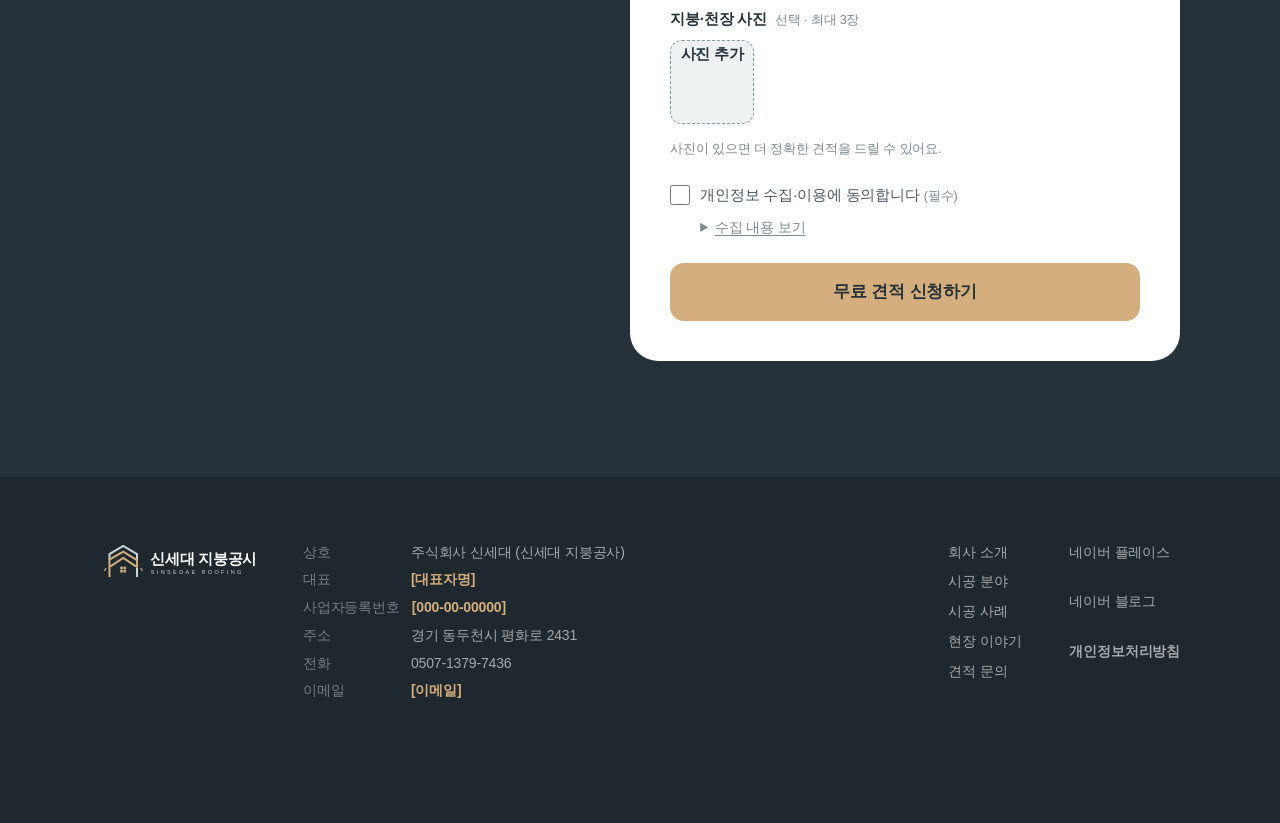
==== commit d80cdeb2: "시안 미리보기 업데이트 Co-Authored-By: Claude Opus 5.5 <noreply@anthropic.com>" ====
--- a/index.html
+++ b/index.html
@@ -8,7 +8,7 @@
 <meta name="description" content="국산 정품 자재, 대표 직접 시공과 A/S, 하자 보증까지. 양주·동두천·일산·포천·연천 무료 방문 견적 0507-1379-7436">
 <link rel="icon" href="img/symbol.svg">
 <link rel="stylesheet" href="https://cdn.jsdelivr.net/gh/orioncactus/pretendard@v1.3.9/dist/web/variable/pretendardvariable-dynamic-subset.min.css">
-<link rel="stylesheet" href="style.css?v=11251901">
+<link rel="stylesheet" href="style.css?v=11261027">
 <script>document.documentElement.classList.add('js')</script>
 </head>
 <body class="has-hero" data-page="index">
@@ -543,10 +543,10 @@
   </div>
 </dialog>
 
-<script src="config.js?v=11251901"></script>
-<script src="blog-data.js?v=11251901"></script>
-<script src="reviews-data.js?v=11251901"></script>
-<script src="map-data.js?v=11251901"></script>
-<script src="app.js?v=11251901"></script>
+<script src="config.js?v=11261027"></script>
+<script src="blog-data.js?v=11261027"></script>
+<script src="reviews-data.js?v=11261027"></script>
+<script src="map-data.js?v=11261027"></script>
+<script src="app.js?v=11261027"></script>
 </body>
 </html>
--- a/style.css
+++ b/style.css
@@ -687,6 +687,17 @@
   .cd-body { padding: 24px 20px; }
 }
 
+/* 메인: 한 섹션씩 넘김 (app.js가 html.snap 추가, 움직임 줄이기 설정이면 꺼짐) */
+html.snap { scroll-snap-type: y mandatory; scroll-padding-top: 0; }
+html.snap main > section, html.snap main > aside { scroll-snap-align: start; scroll-snap-stop: always; }
+html.snap .service, html.snap .area { scroll-snap-align: none; }
+html.snap .site-footer { scroll-snap-align: end; }
+.snap-mark { position: absolute; left: 0; width: 1px; height: 1px; pointer-events: none; }
+html.snap .snap-mark { scroll-snap-align: start; scroll-snap-stop: always; }
+/* 섹션 등장: 제목과 내용이 차례로 올라옴 */
+[data-reveal] { opacity: 0; transform: translateY(32px); transition: opacity .7s var(--ease), transform .9s var(--ease); transition-delay: calc(var(--d, 0) * 90ms); }
+.is-shown [data-reveal] { opacity: 1; transform: none; }
+
 /* ── 반응형 ── */
 @media (max-width: 960px) {
   .nav { display: none; }
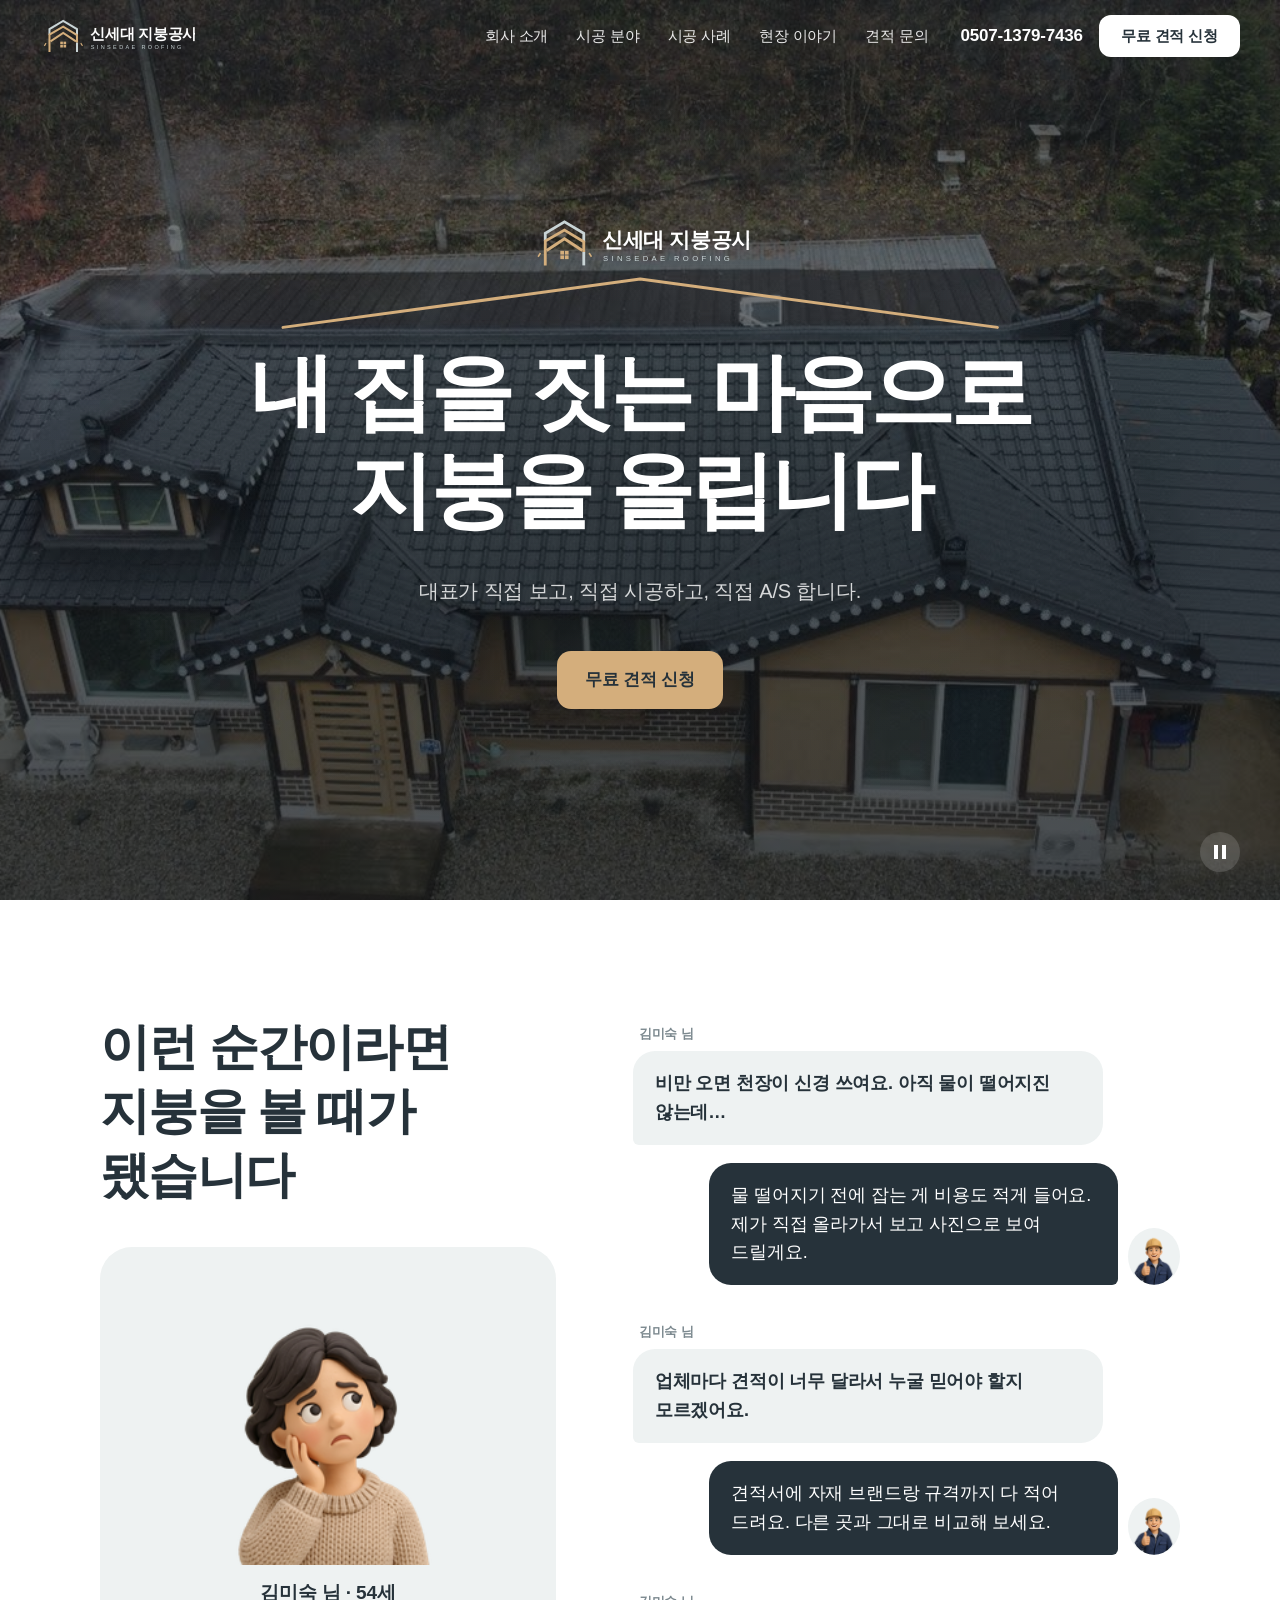
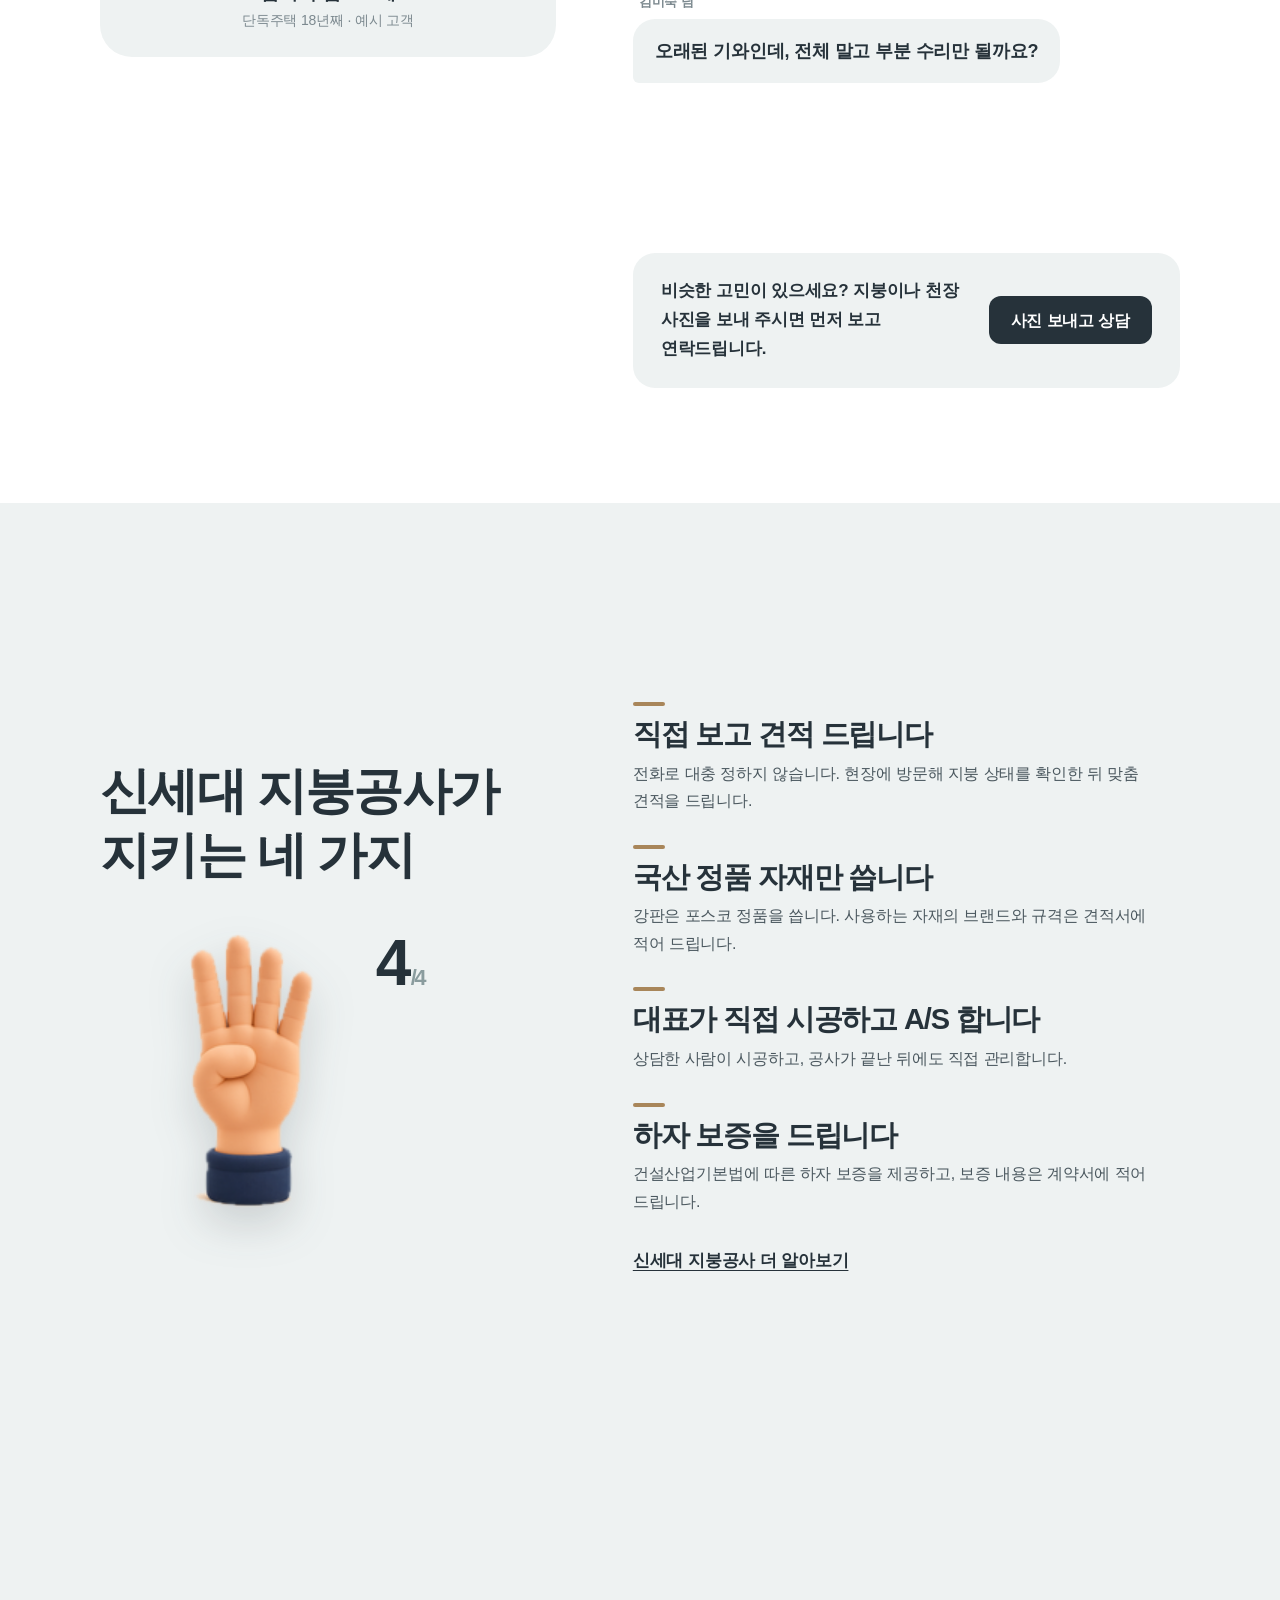
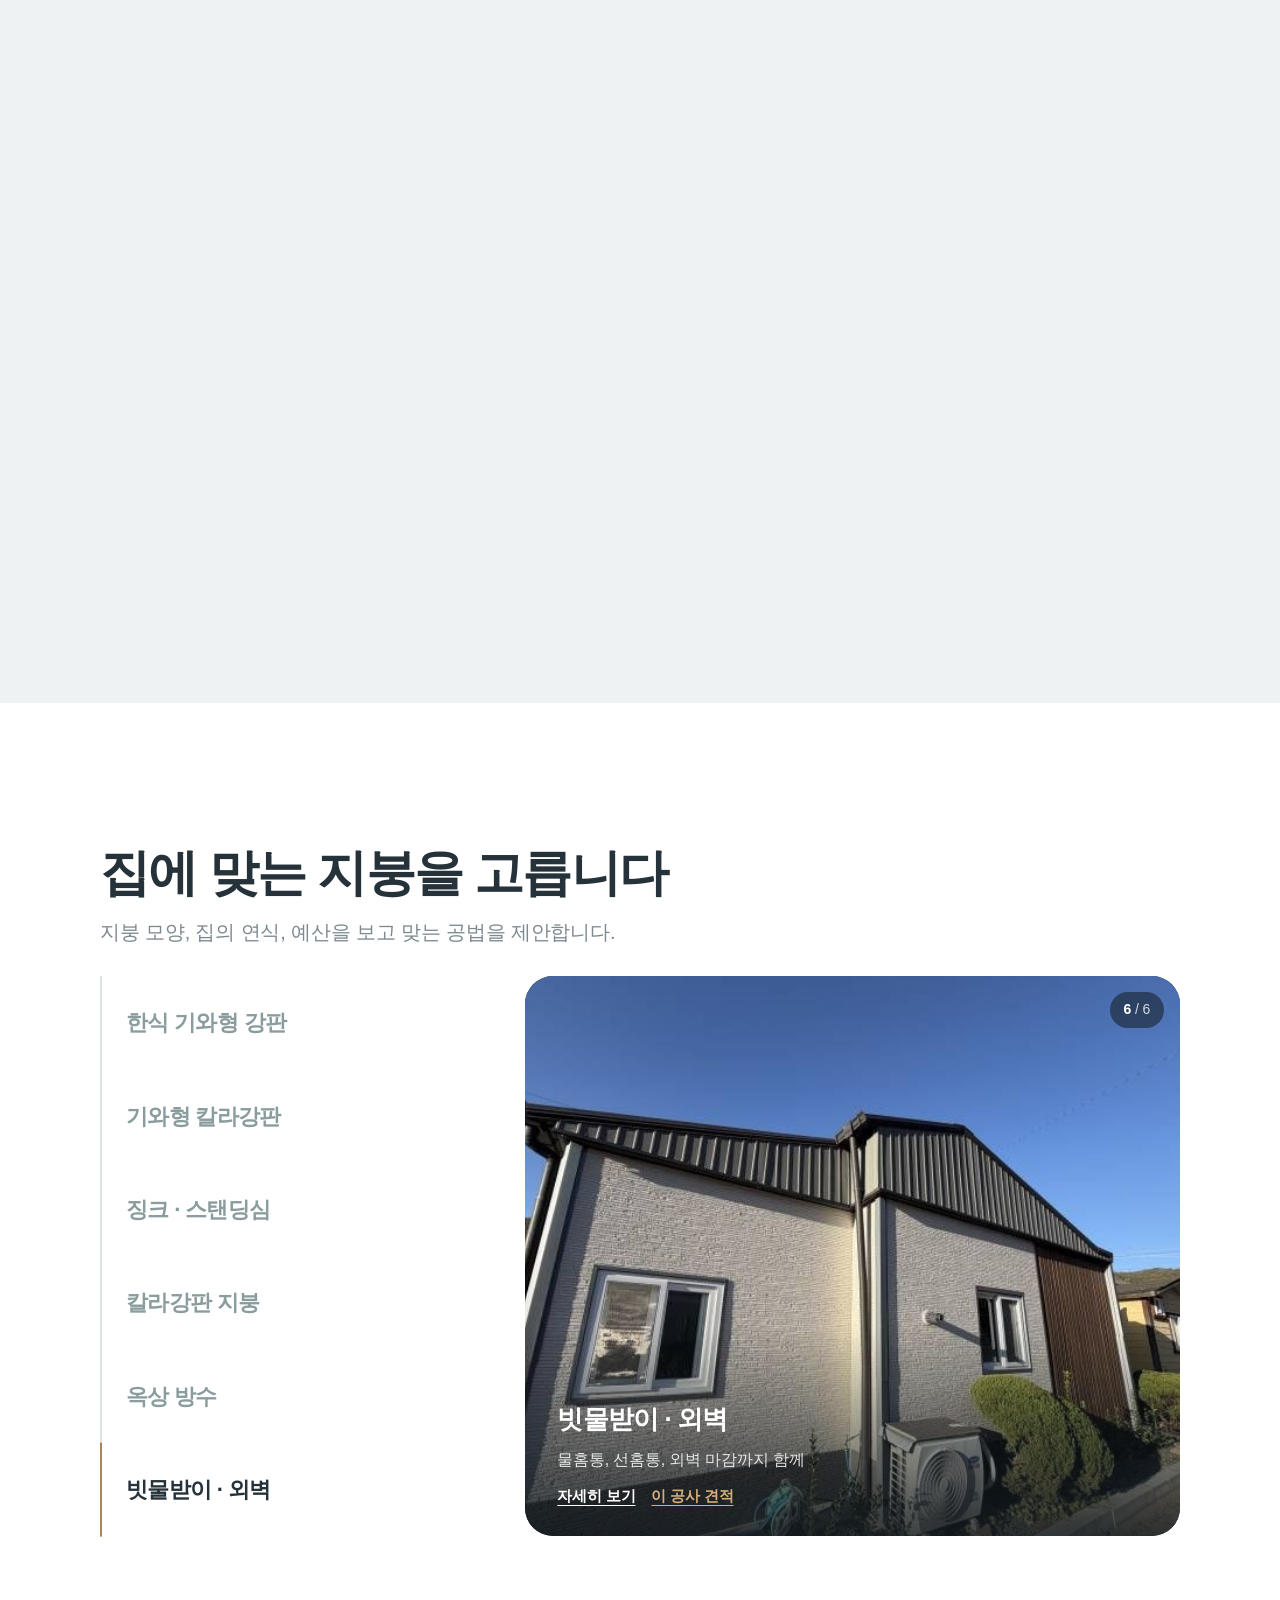
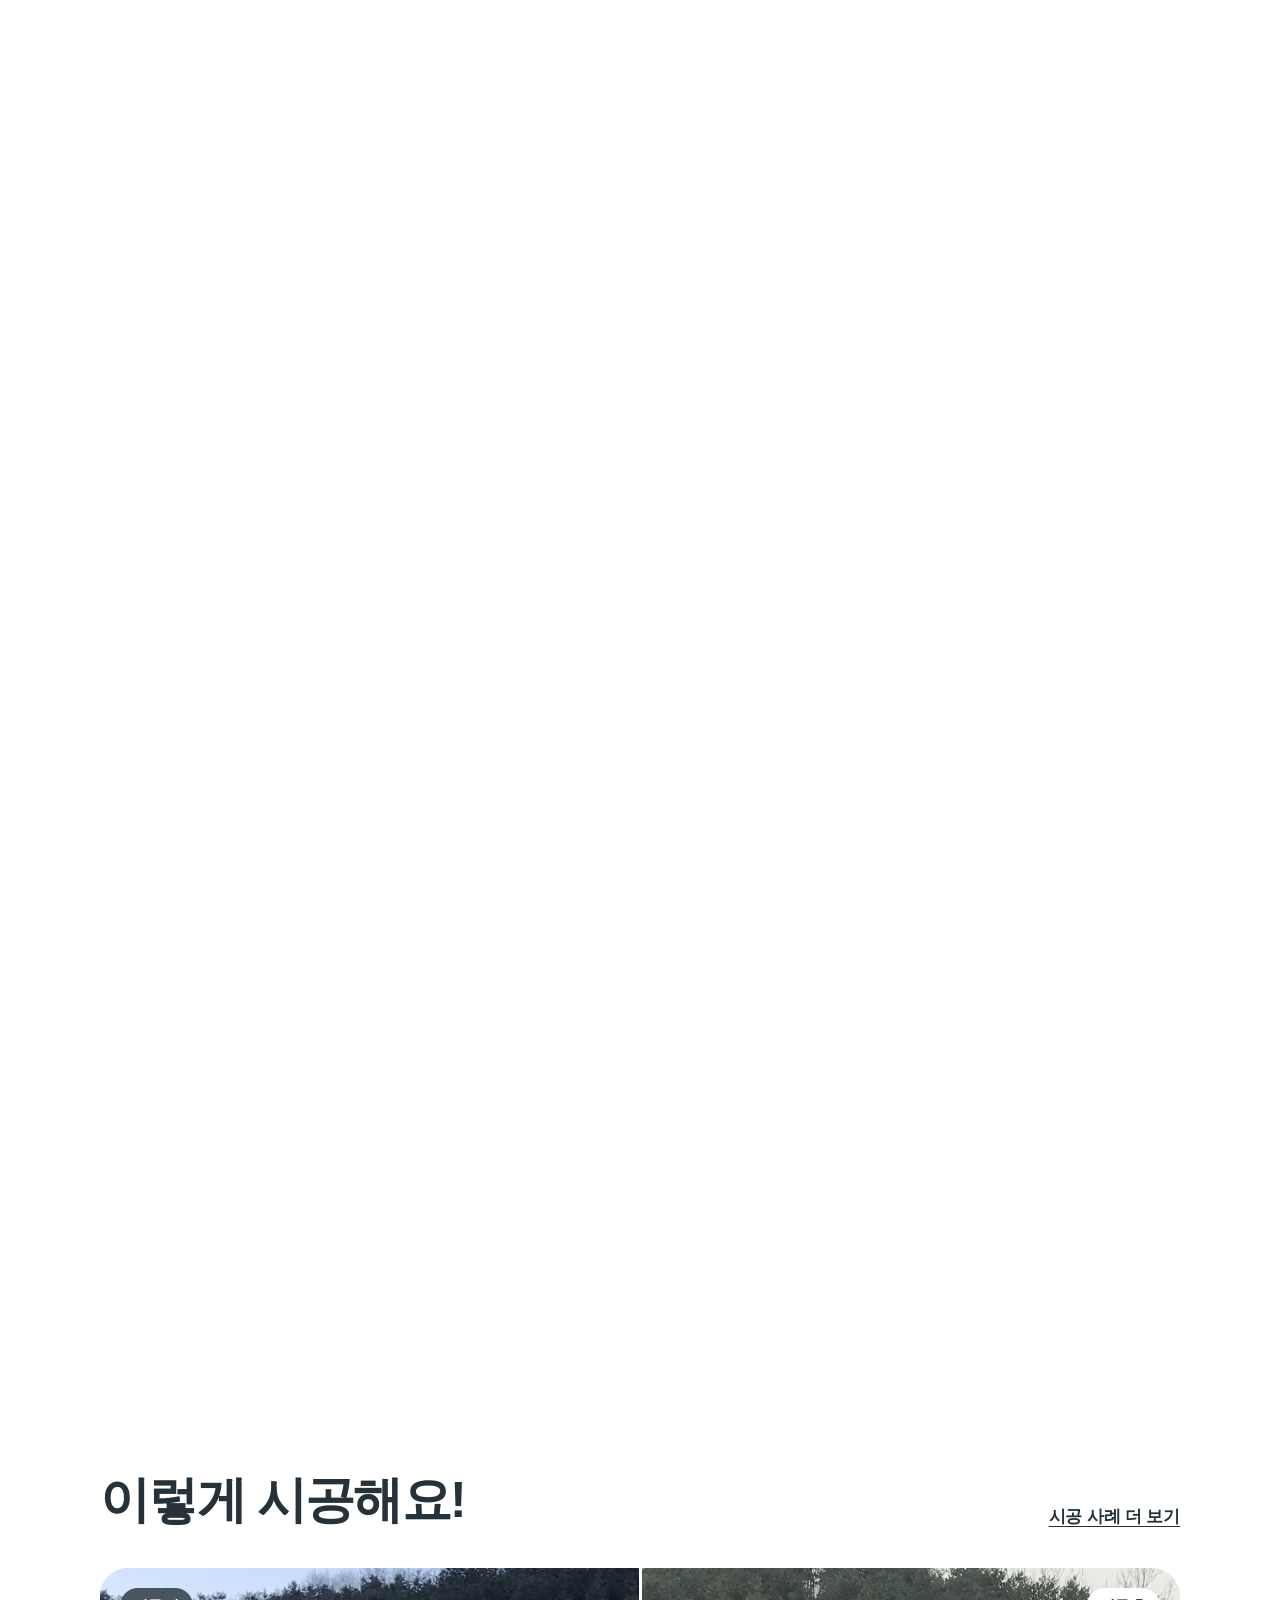
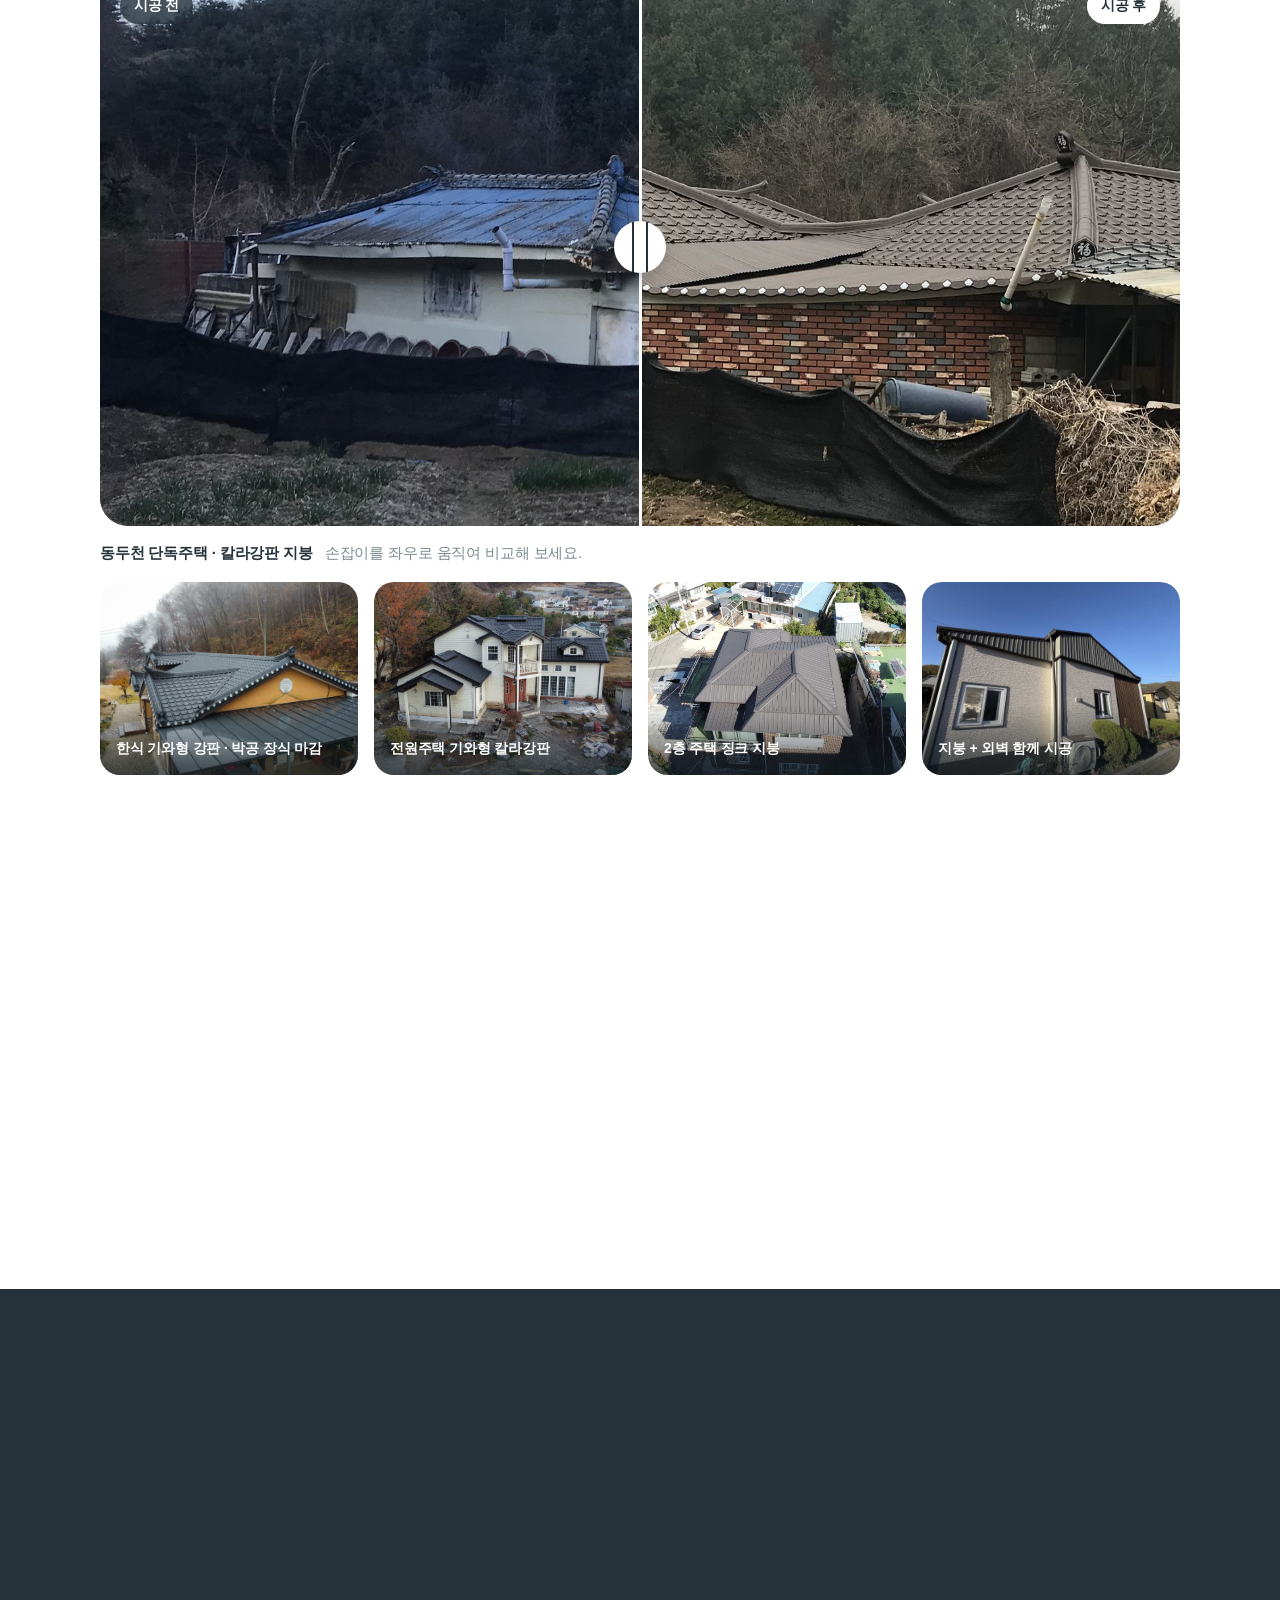
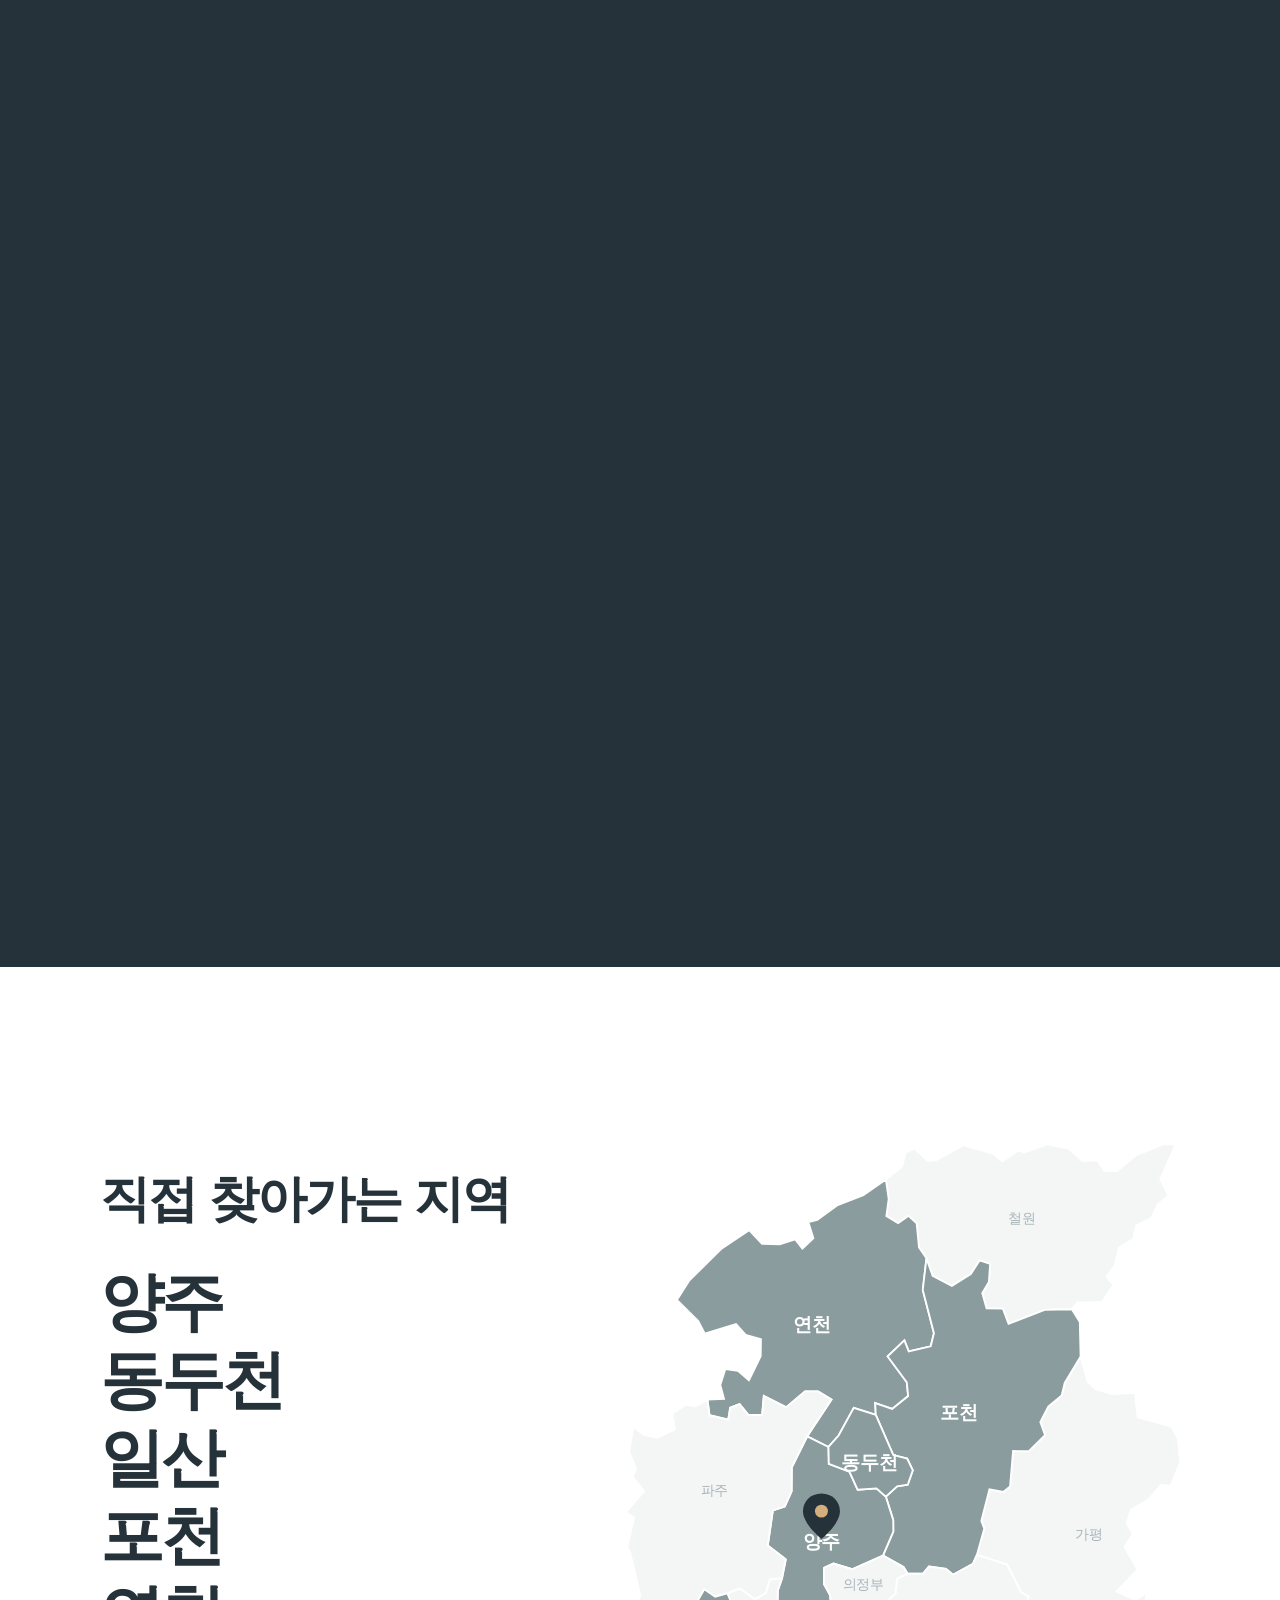
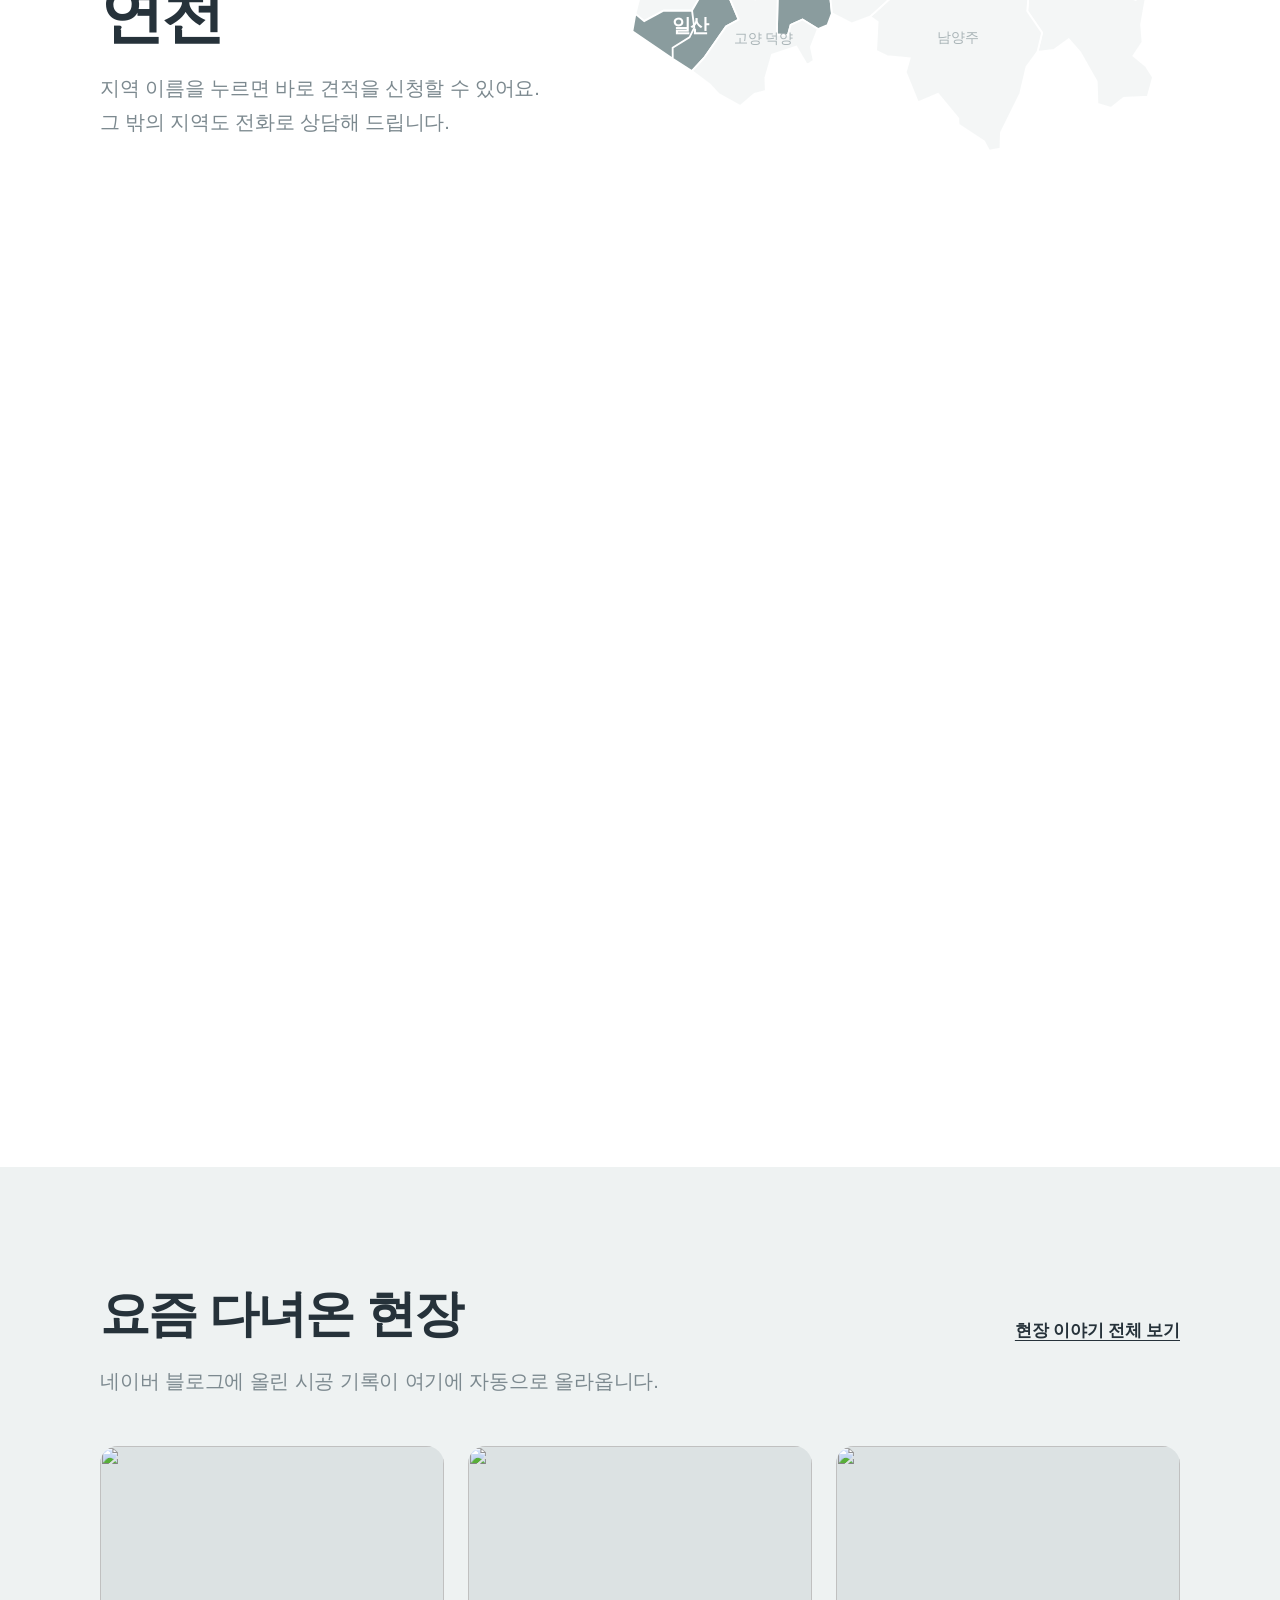
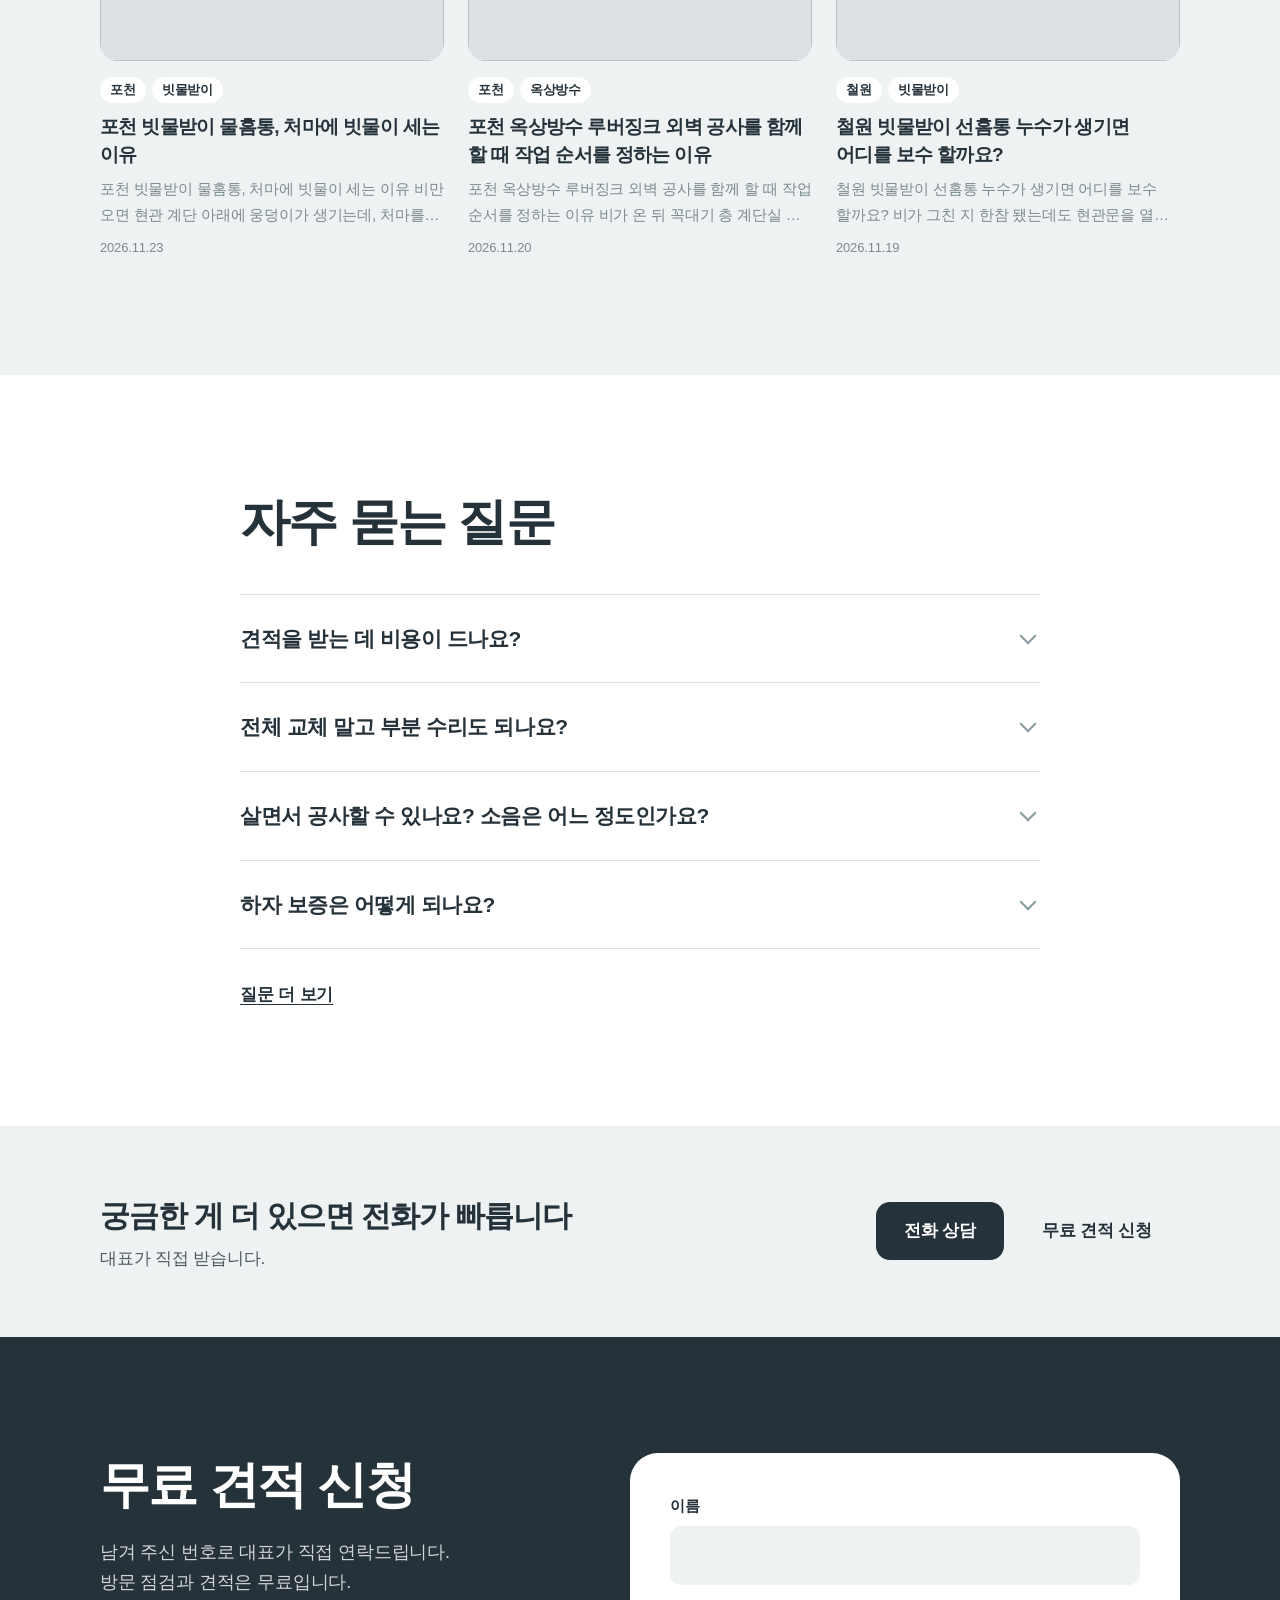
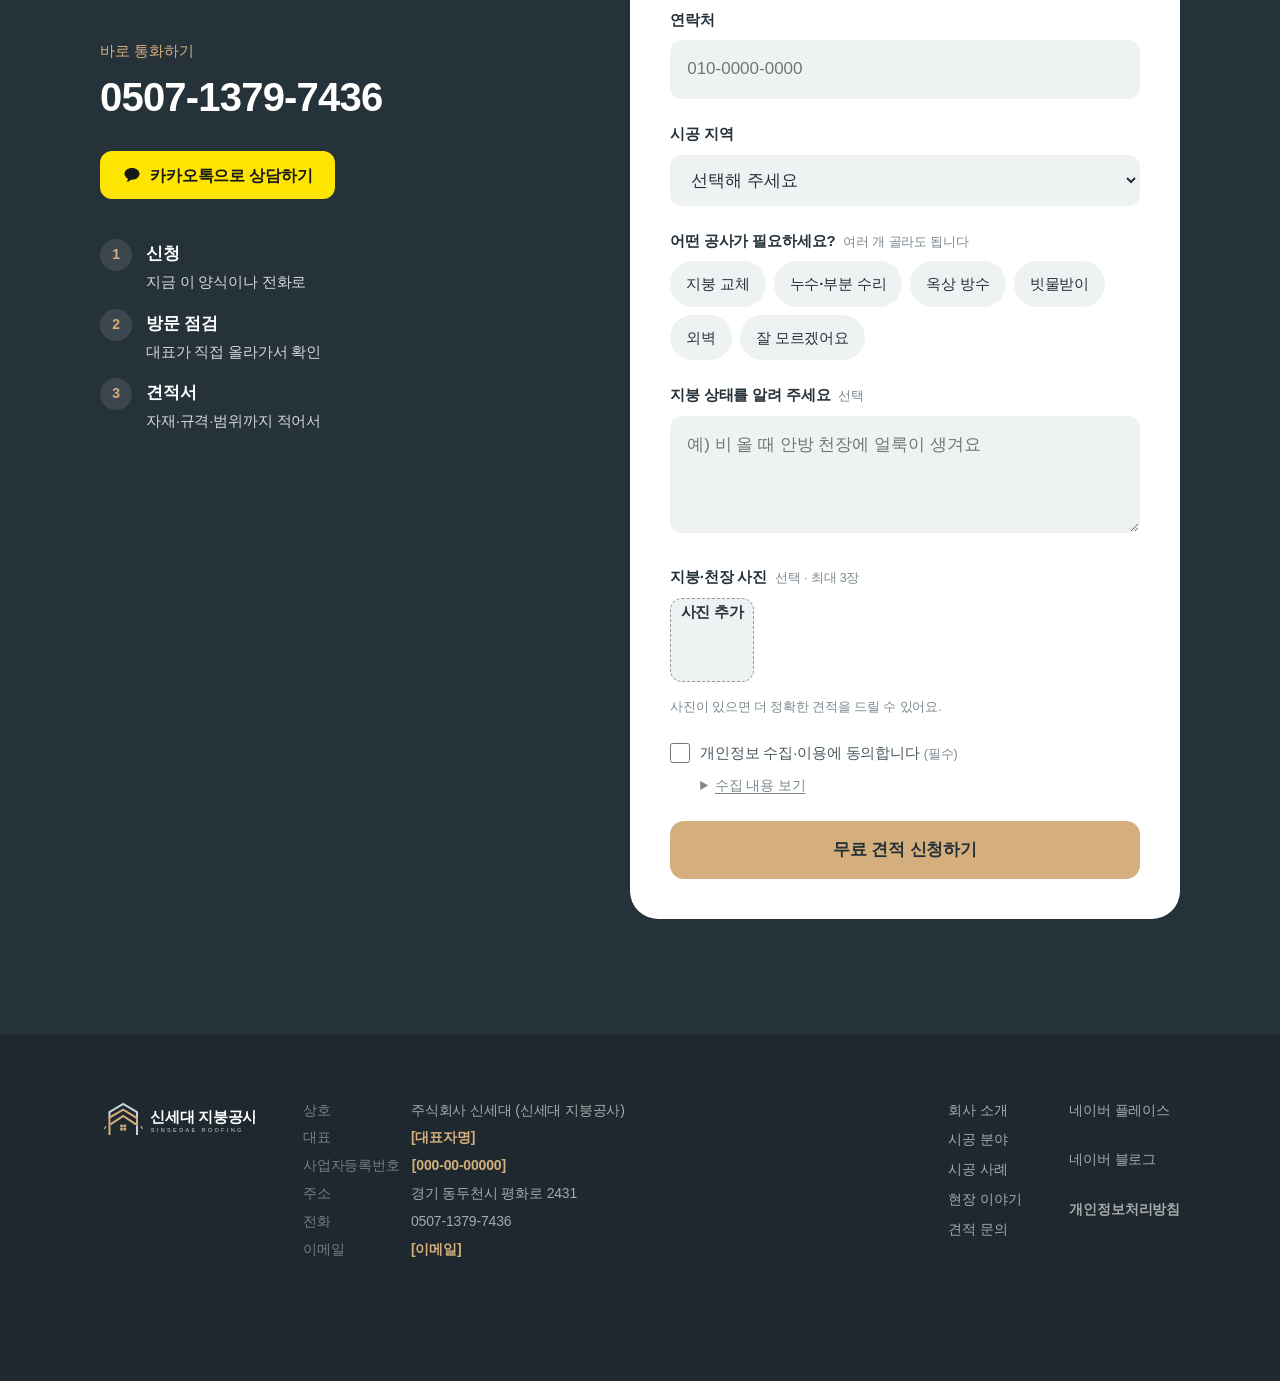
==== commit 192d5f6c: "시안 미리보기 업데이트 Co-Authored-By: Claude Opus 5.5 <noreply@anthropic.com>" ====
--- a/index.html
+++ b/index.html
@@ -8,7 +8,7 @@
 <meta name="description" content="국산 정품 자재, 대표 직접 시공과 A/S, 하자 보증까지. 양주·동두천·일산·포천·연천 무료 방문 견적 0507-1379-7436">
 <link rel="icon" href="img/symbol.svg">
 <link rel="stylesheet" href="https://cdn.jsdelivr.net/gh/orioncactus/pretendard@v1.3.9/dist/web/variable/pretendardvariable-dynamic-subset.min.css">
-<link rel="stylesheet" href="style.css?v=11261027">
+<link rel="stylesheet" href="style.css?v=11261034">
 <script>document.documentElement.classList.add('js')</script>
 </head>
 <body class="has-hero" data-page="index">
@@ -165,8 +165,9 @@
   </div>
 </section>
 
-<!-- 3. 네 가지 약속: 손가락이 하나씩 펴짐 -->
+<!-- 3. 네 가지 약속: 화면이 고정된 채 한 번 넘길 때마다 문구 하나 + 손가락 하나 -->
 <section class="promise" id="promise" aria-labelledby="promise-h">
+  <div class="promise-stage">
   <div class="wrap promise-grid">
     <div class="promise-stick">
       <h2 id="promise-h" class="h-section">신세대 지붕공사가<br>지키는 네 가지</h2>
@@ -203,6 +204,7 @@
       <a class="text-link more-link" href="about/">신세대 지붕공사 더 알아보기</a>
     </div>
   </div>
+  </div>
 </section>
 
 <!-- 4. 시공 분야 -->
@@ -543,10 +545,10 @@
   </div>
 </dialog>
 
-<script src="config.js?v=11261027"></script>
-<script src="blog-data.js?v=11261027"></script>
-<script src="reviews-data.js?v=11261027"></script>
-<script src="map-data.js?v=11261027"></script>
-<script src="app.js?v=11261027"></script>
+<script src="config.js?v=11261034"></script>
+<script src="blog-data.js?v=11261034"></script>
+<script src="reviews-data.js?v=11261034"></script>
+<script src="map-data.js?v=11261034"></script>
+<script src="app.js?v=11261034"></script>
 </body>
 </html>
--- a/style.css
+++ b/style.css
@@ -150,9 +150,11 @@
 .js .msg.is-in { opacity: 1; transform: none; }
 
 /* ── 3. 네 가지 약속: 손가락 ── */
-.promise { background: var(--mist); padding: var(--sec) 0; }
-.promise-grid { display: grid; grid-template-columns: minmax(0, 5fr) minmax(0, 6fr); gap: clamp(40px, 6vw, 96px); }
-.promise-stick { position: sticky; top: calc(var(--header-h) + 40px); align-self: start; }
+.promise { position: relative; height: 200vh; background: var(--mist); }
+.promise-stage { position: sticky; top: 0; height: 100vh; height: 100svh; padding-top: var(--header-h); display: flex; align-items: center; overflow: hidden; }
+.promise-stage > .promise-grid { width: 100%; }
+.promise-grid { display: grid; grid-template-columns: minmax(0, 5fr) minmax(0, 6fr); gap: clamp(40px, 6vw, 96px); align-items: center; }
+.promise-stick { align-self: center; }
 .hand-wrap { position: relative; margin-top: 32px; width: min(300px, 80%); }
 .hand { width: 100%; overflow: visible; }
 .finger { transform-box: fill-box; transform-origin: 50% 100%; transform: scaleY(.34); transition: transform .6s cubic-bezier(.34, 1.56, .64, 1); }
@@ -165,11 +167,11 @@
 .hand-photos img.idle { opacity: .25; transform: scale(.9); }
 .hand-count { position: absolute; right: -24px; top: 12px; margin: 0; font-size: 64px; font-weight: 800; color: var(--slate); letter-spacing: -0.04em; line-height: 1; font-variant-numeric: tabular-nums; }
 .hand-count small { font-size: 22px; color: var(--steel); margin-left: 2px; }
-.promise-list { list-style: none; margin: 0; padding: 6vh 0 4vh; display: grid; gap: 11vh; }
-.promise-list h3 { font-size: clamp(26px, 3.2vw, 38px); font-weight: 780; letter-spacing: -0.04em; line-height: 1.3; }
-.promise-list h3::before { content: ""; display: block; width: 32px; height: 4px; border-radius: 2px; background: var(--gold); margin-bottom: 20px; }
-.promise-list p { margin: 14px 0 0; font-size: 18px; max-width: 32em; }
-.js .promise-list li { opacity: 0; transform: translateY(56px); transition: opacity .7s var(--ease), transform .7s var(--ease); }
+.promise-list { list-style: none; margin: 0; padding: 0; display: grid; gap: clamp(18px, 3.4vh, 34px); }
+.promise-list h3 { font-size: clamp(21px, 2.3vw, 29px); font-weight: 780; letter-spacing: -0.04em; line-height: 1.3; }
+.promise-list h3::before { content: ""; display: block; width: 32px; height: 4px; border-radius: 2px; background: var(--gold); margin-bottom: 10px; }
+.promise-list p { margin: 6px 0 0; font-size: 16px; max-width: 34em; }
+.js .promise-list li { opacity: 0; transform: translateY(44px); transition: opacity .7s var(--ease), transform .7s var(--ease); }
 .js .promise-list li.is-in { opacity: 1; transform: none; }
 .js .promise-list h3::before { transform: scaleX(0); transform-origin: left center; transition: transform .7s cubic-bezier(.6, 0, .3, 1) .2s; }
 .js .promise-list li.is-in h3::before { transform: scaleX(1); }
@@ -690,7 +692,7 @@
 /* 메인: 한 섹션씩 넘김 (app.js가 html.snap 추가, 움직임 줄이기 설정이면 꺼짐) */
 html.snap { scroll-snap-type: y mandatory; scroll-padding-top: 0; }
 html.snap main > section, html.snap main > aside { scroll-snap-align: start; scroll-snap-stop: always; }
-html.snap .service, html.snap .area { scroll-snap-align: none; }
+html.snap .service, html.snap .area, html.snap .promise { scroll-snap-align: none; }
 html.snap .site-footer { scroll-snap-align: end; }
 .snap-mark { position: absolute; left: 0; width: 1px; height: 1px; pointer-events: none; }
 html.snap .snap-mark { scroll-snap-align: start; scroll-snap-stop: always; }
@@ -707,12 +709,17 @@
   .persona-card { display: flex; align-items: center; gap: 20px; text-align: left; padding: 20px 24px; border-radius: 24px; margin-top: 28px; }
   .persona-figure { width: 96px; }
   .persona-card figcaption { margin: 0; }
-  .promise-stick { position: sticky; top: var(--header-h); z-index: 2; background: var(--mist); padding: 16px 0; display: flex; align-items: center; justify-content: space-between; gap: 16px; }
+  .promise-stage { align-items: flex-start; padding-top: calc(var(--header-h) + 12px); }
+  .promise-grid { gap: 14px; align-items: start; }
+  .promise-stick { padding: 4px 0; display: flex; align-items: center; justify-content: space-between; gap: 16px; }
   .promise-stick .h-section { font-size: clamp(22px, 5.6vw, 30px); }
   .hand-wrap { width: 110px; margin: 0; flex: none; }
   .hand-count { font-size: 30px; right: -10px; top: 0; }
   .hand-count small { font-size: 14px; }
-  .promise-list { padding: 4vh 0 4vh; gap: 9vh; }
+  .promise-list { gap: 14px; }
+  .promise-list h3 { font-size: 19px; }
+  .promise-list p { font-size: 15px; line-height: 1.55; margin-top: 4px; }
+  .promise .more-link { margin-top: 16px; }
   .steps { grid-template-columns: 1fr 1fr; }
   .area-stage { align-items: flex-start; padding-top: calc(var(--header-h) + 24px); }
   .area-grid { gap: 8px; }
@@ -761,8 +768,8 @@
   .ph-roof path { animation: none !important; stroke-dashoffset: 0; }
   .mobile-bar, .float-dock { transition: none; }
   .finger { transform: none; transition: none; }
-  .service, .area { height: auto; }
-  .service-stage, .area-stage { position: relative; height: auto; padding: var(--sec) 0; }
+  .service, .area, .promise { height: auto; }
+  .service-stage, .area-stage, .promise-stage { position: relative; height: auto; padding: var(--sec) 0; }
   .svc-slide, .svc-slide img, .svc-slide figcaption, .svc-steps::before { transition: none; }
   .area-list li { color: var(--slate); }
   .rg:not(.rg-ctx) { fill: var(--steel); }
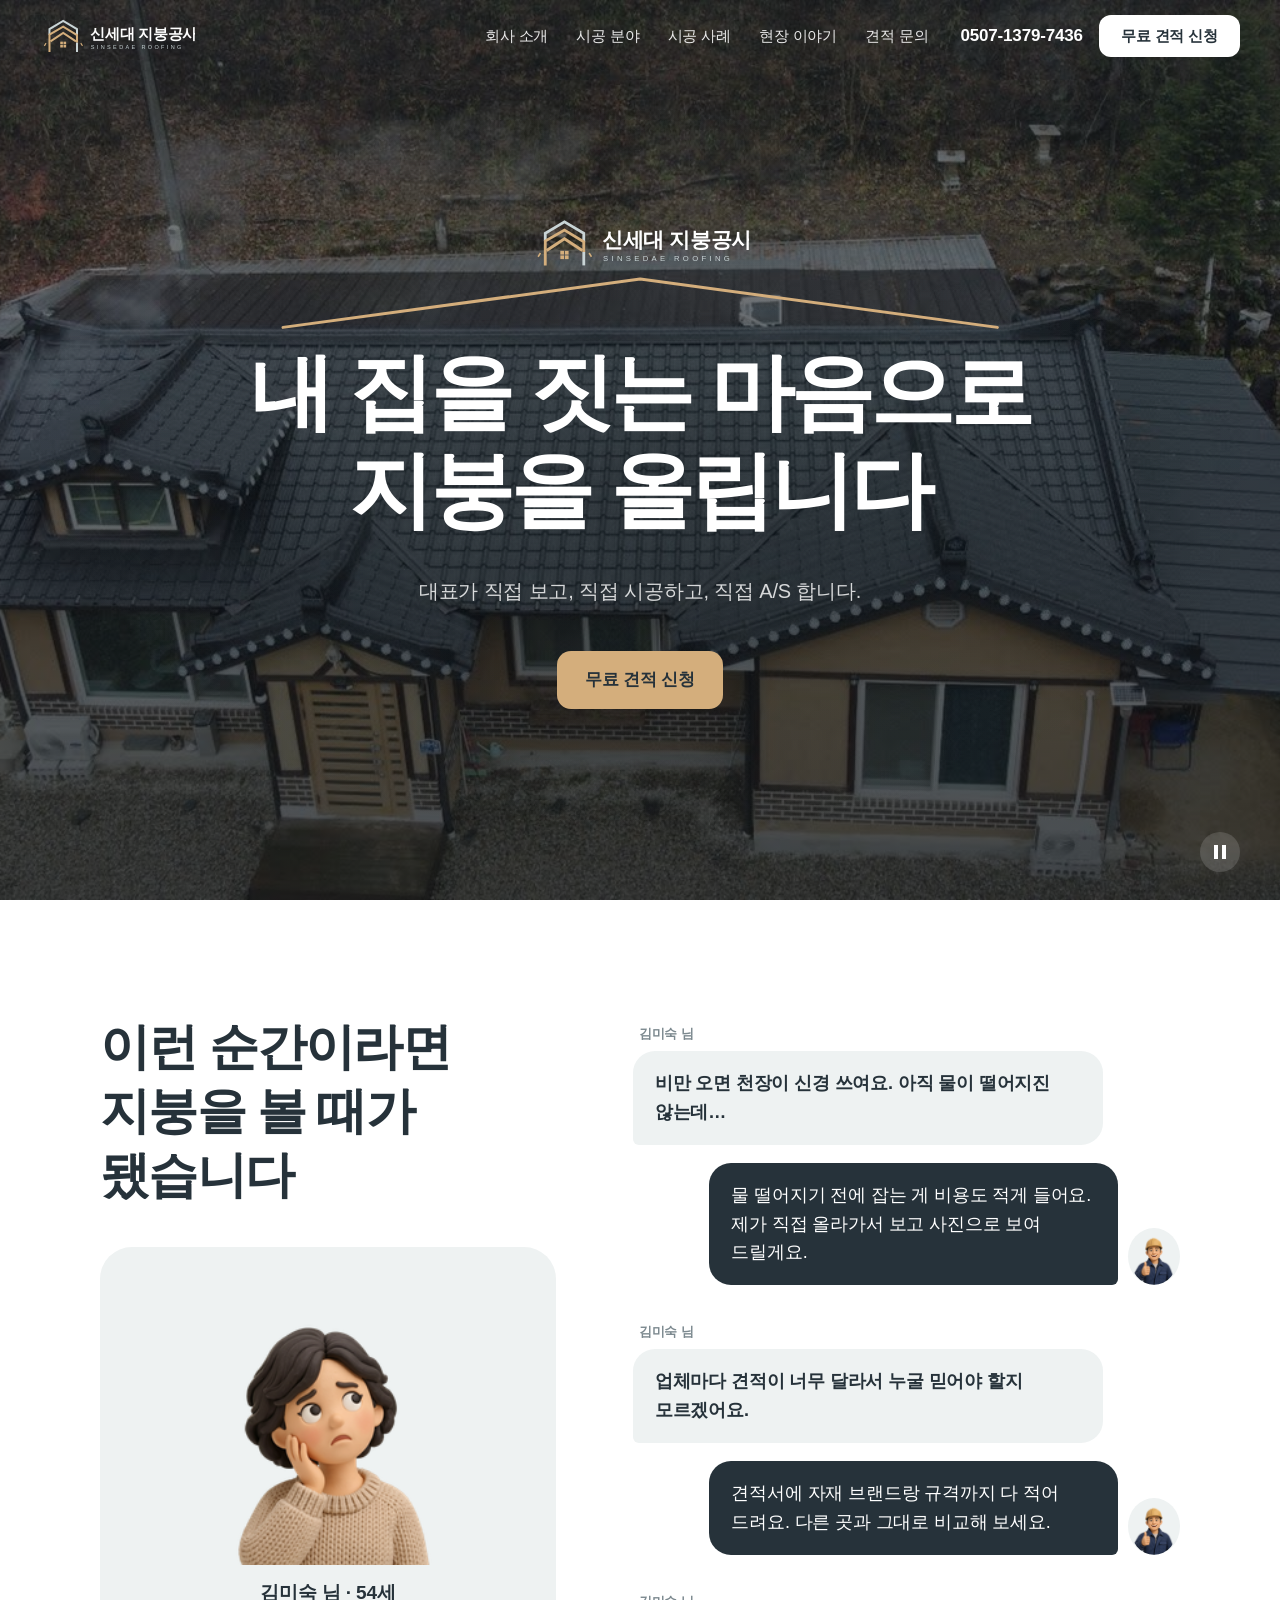
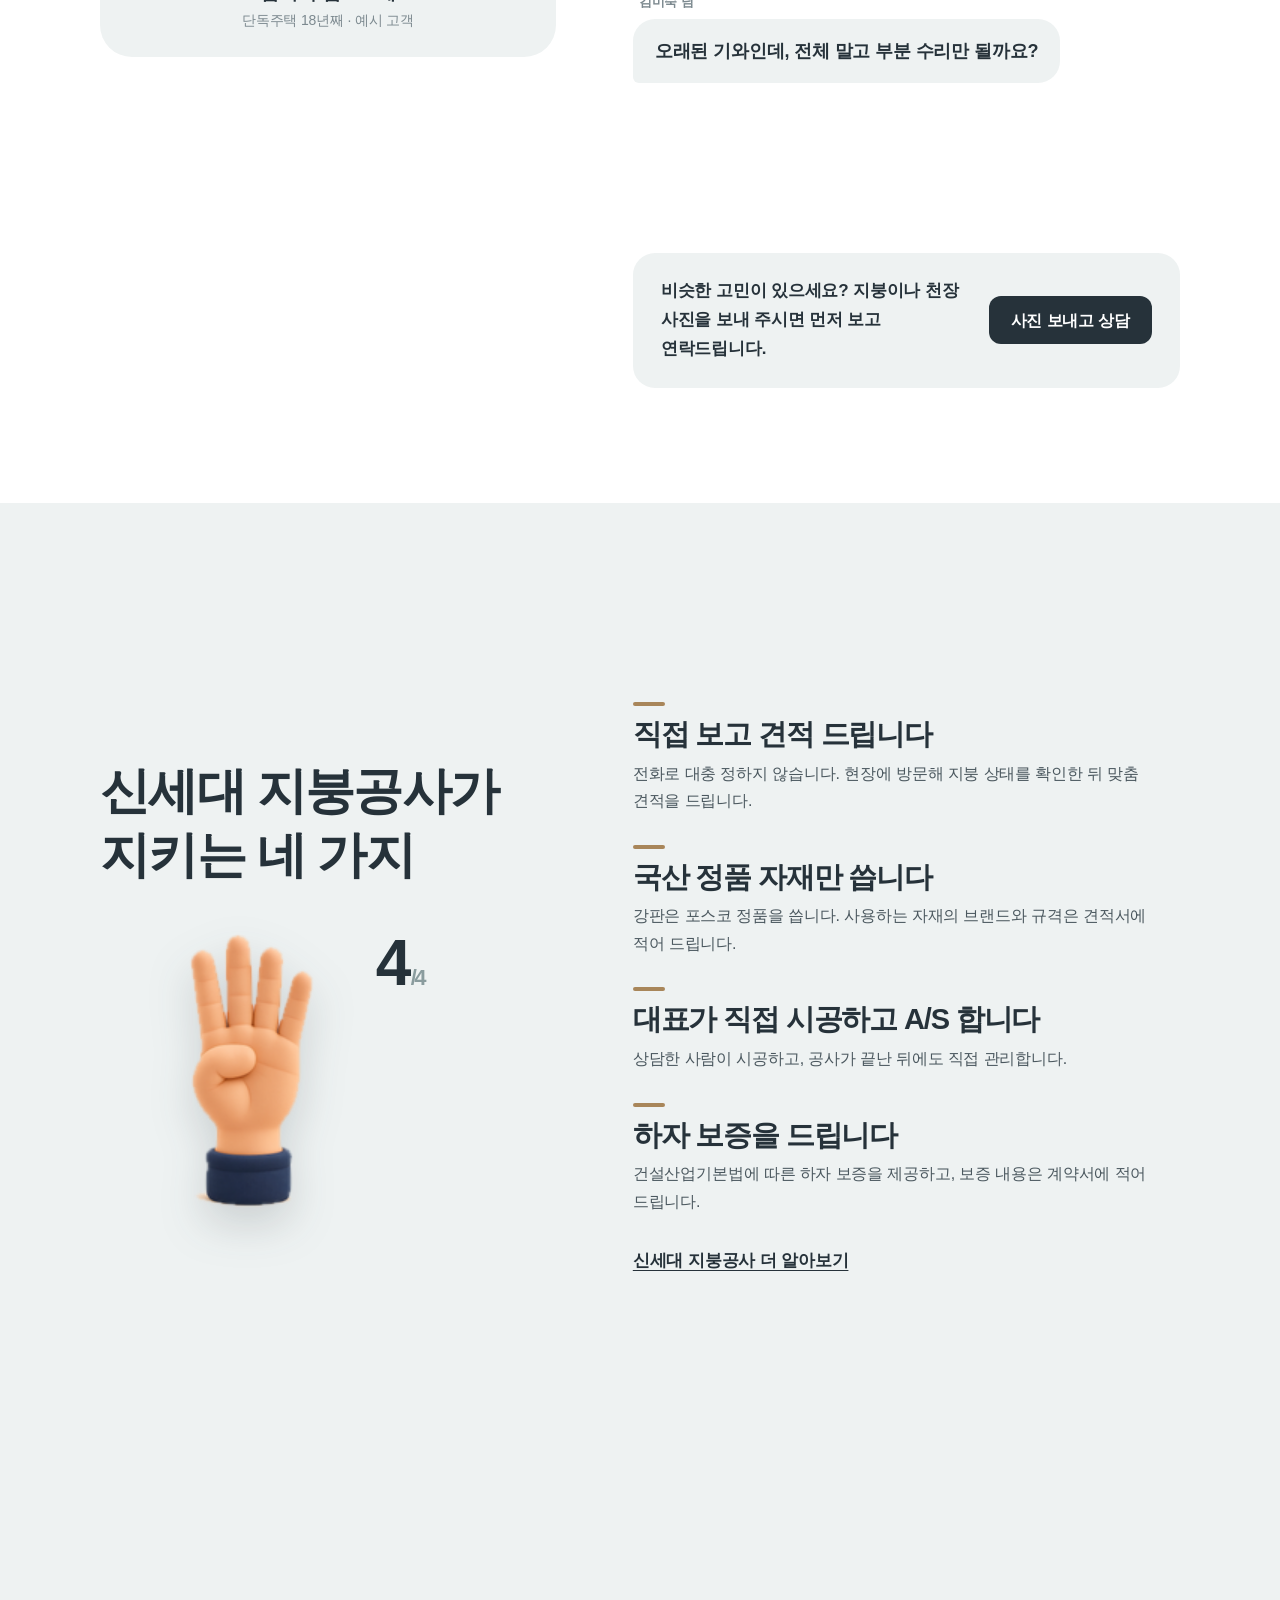
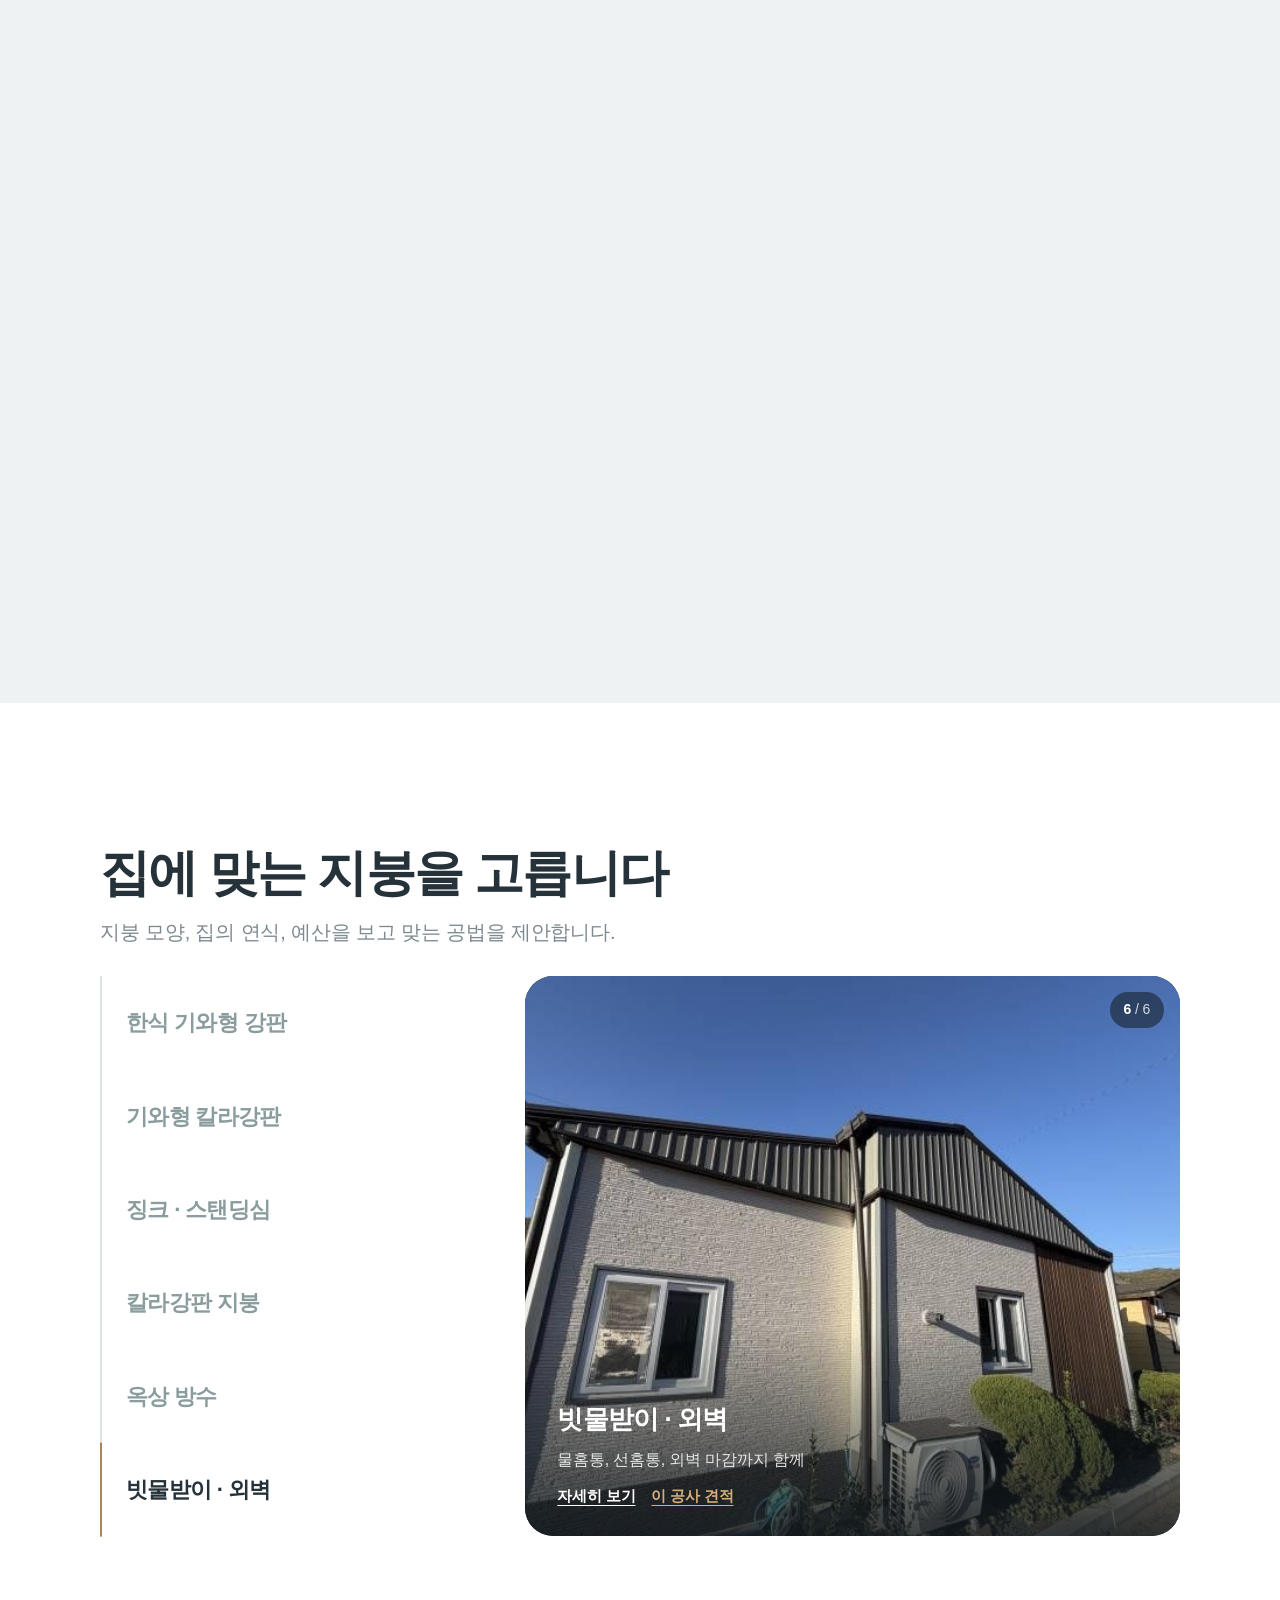
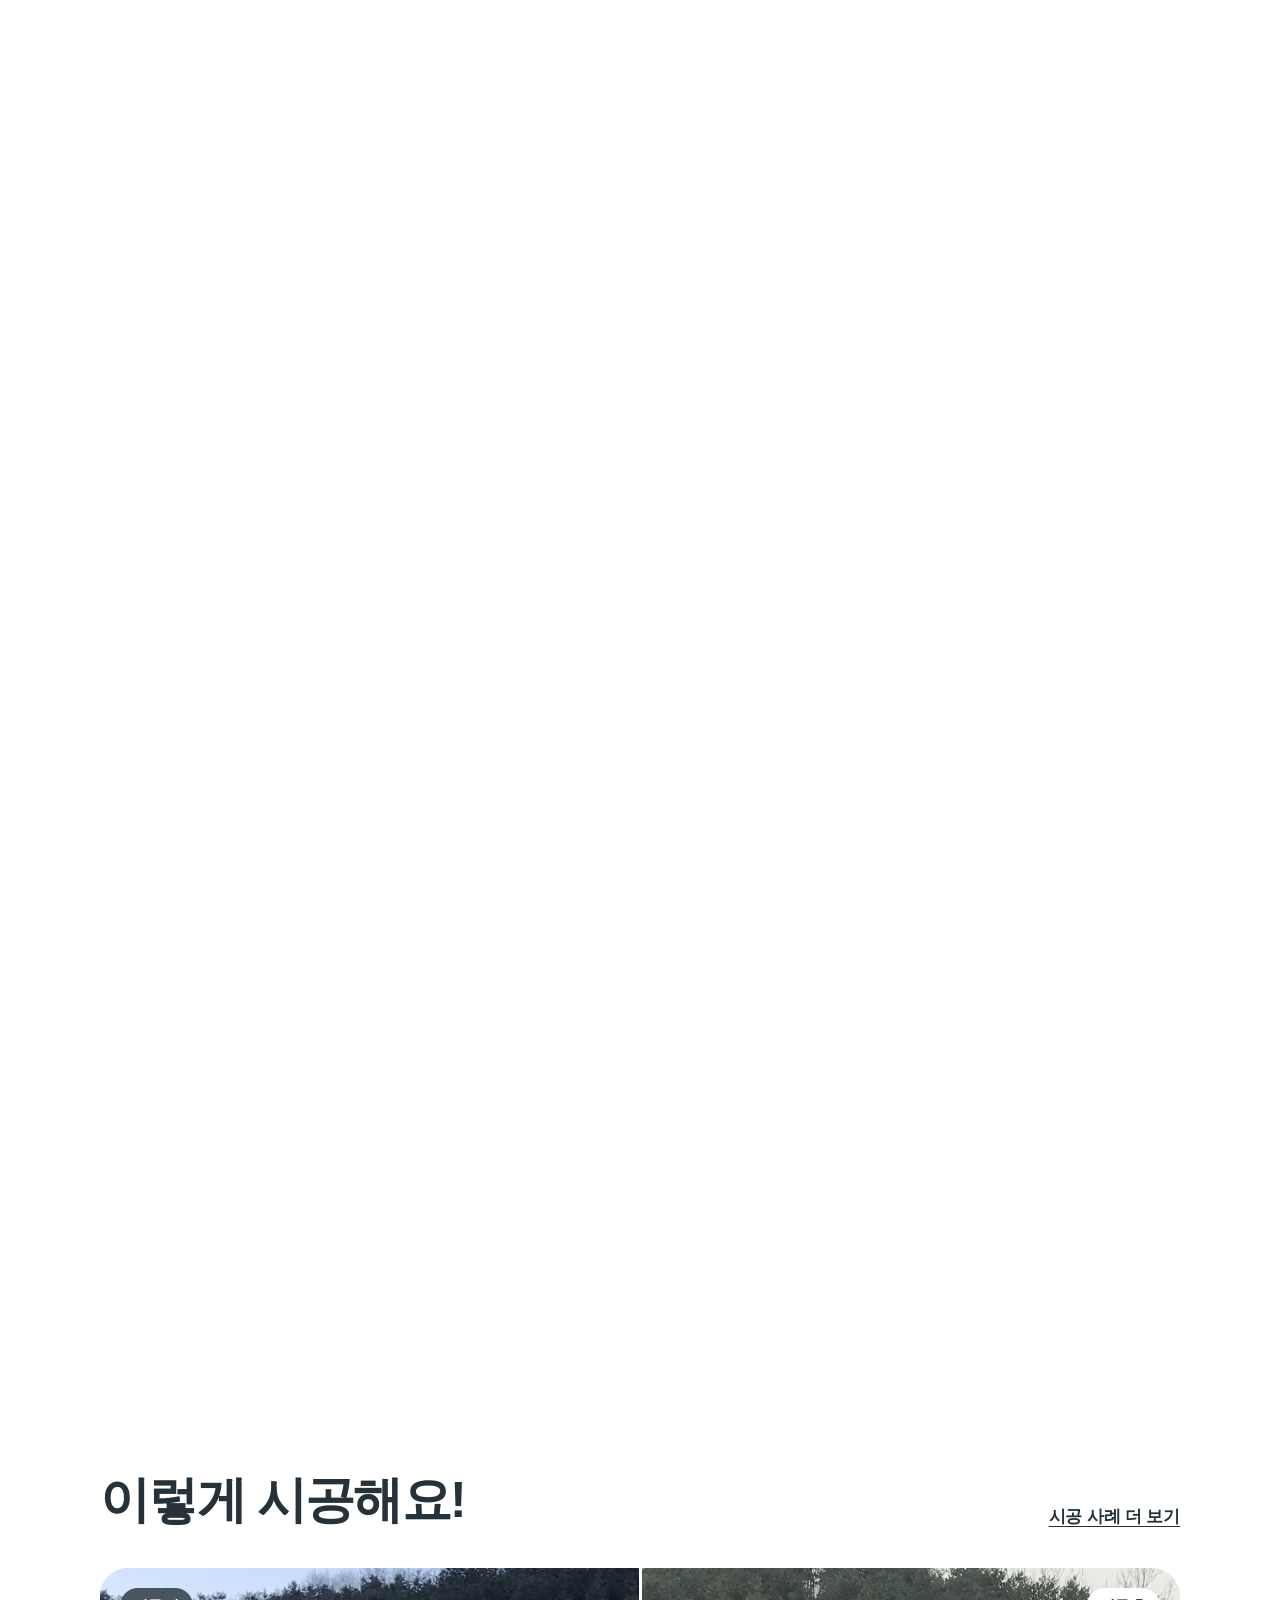
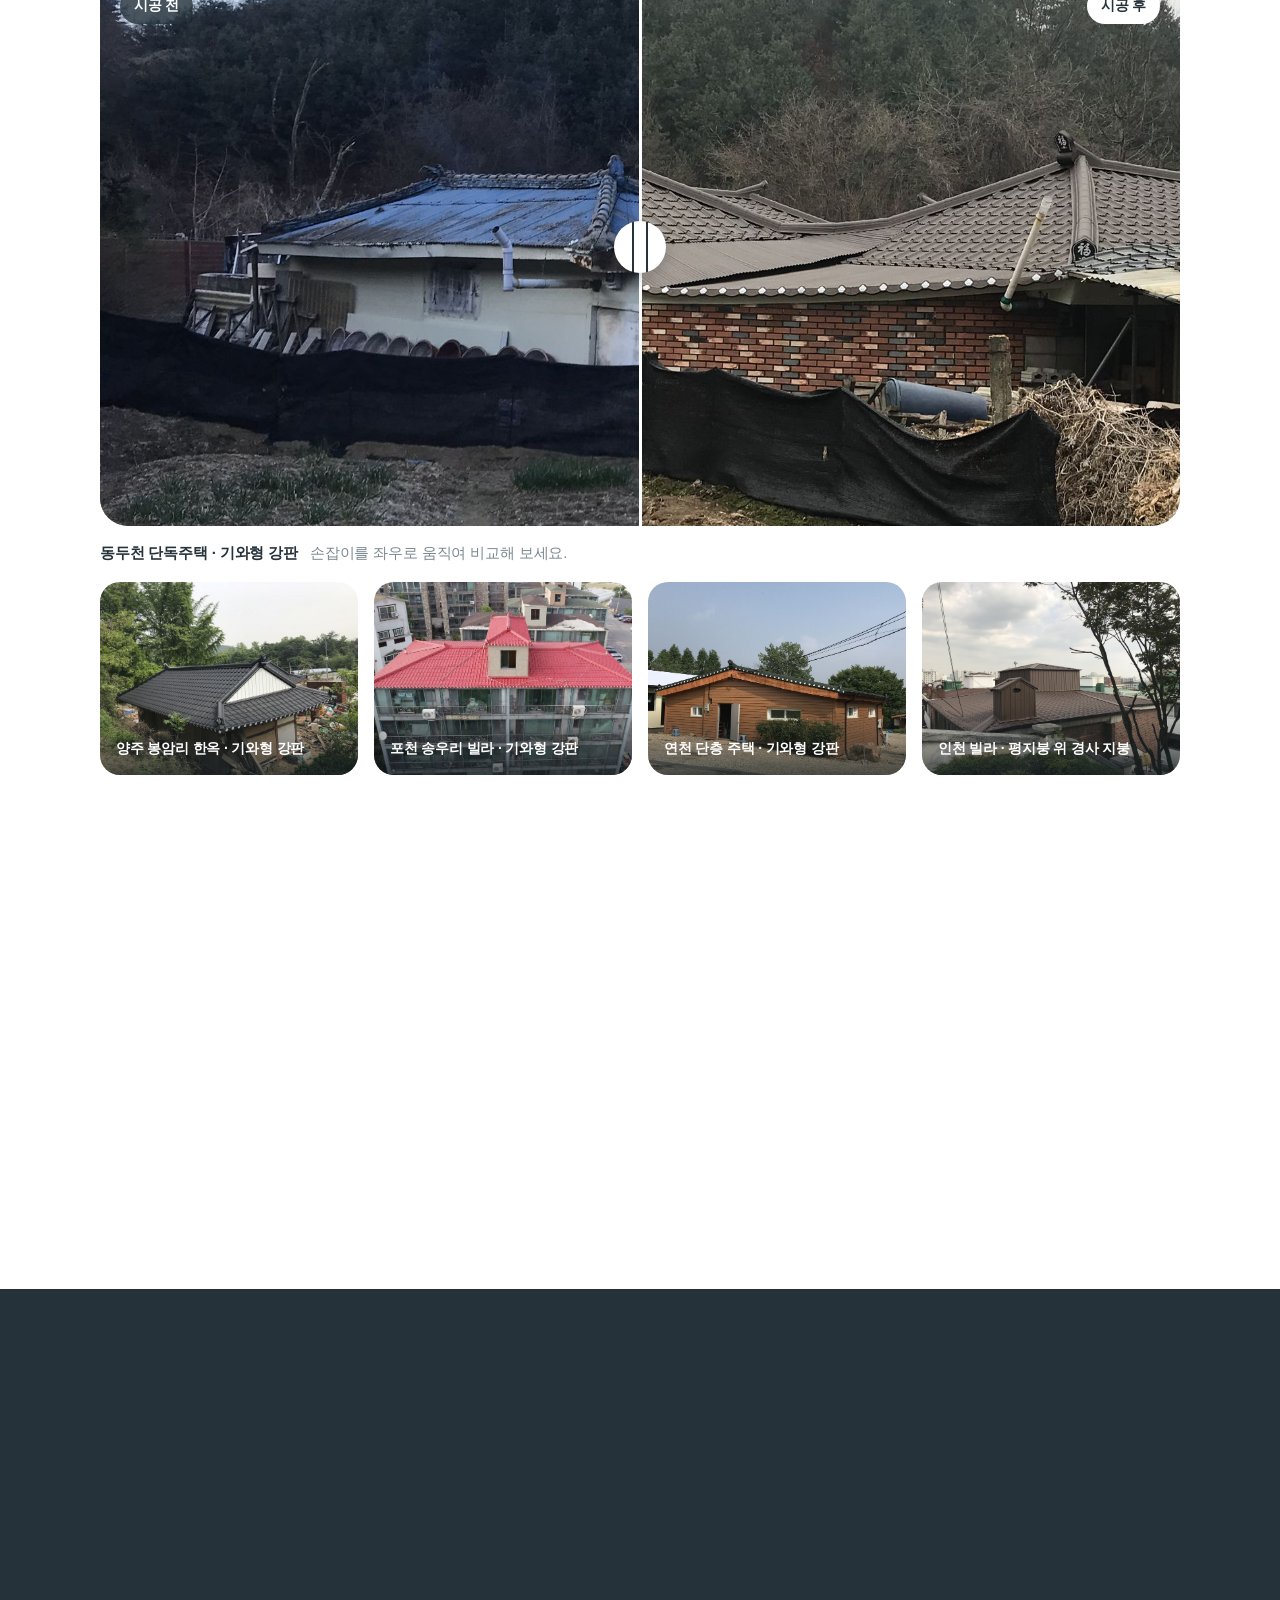
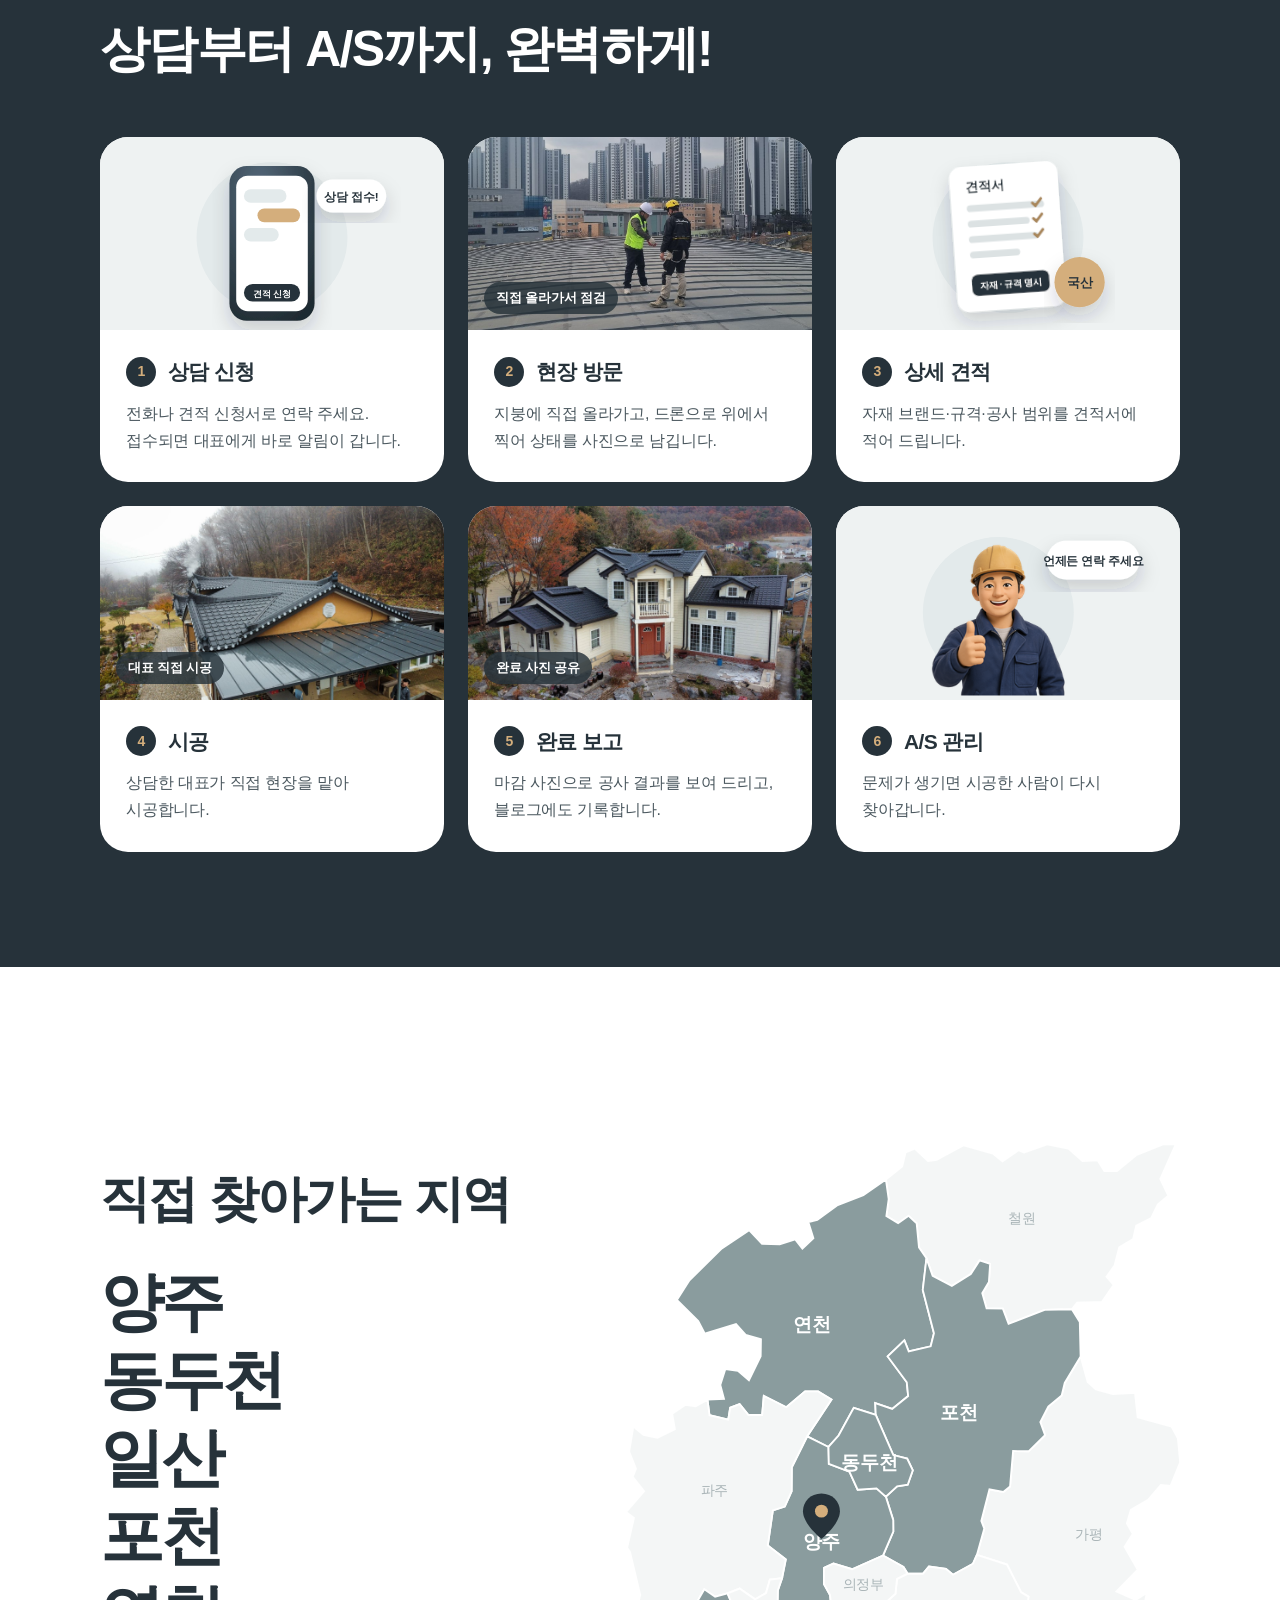
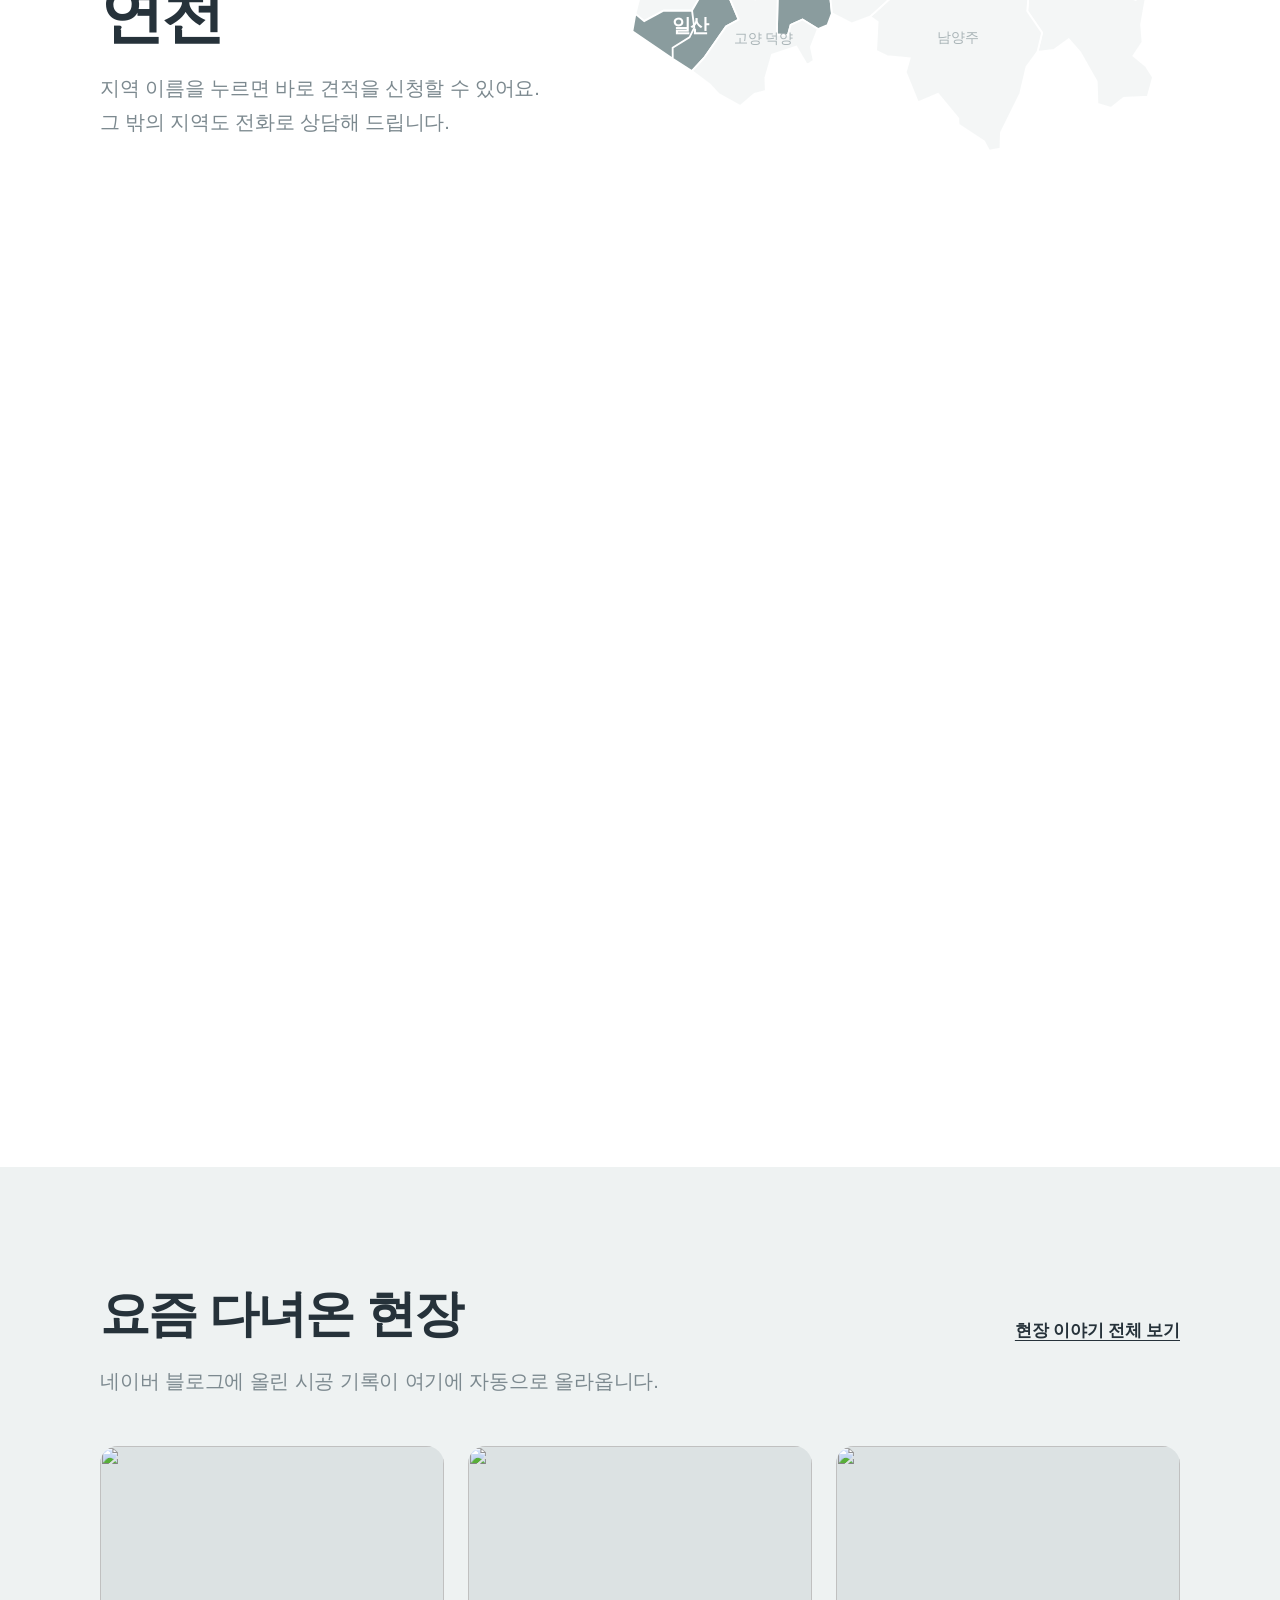
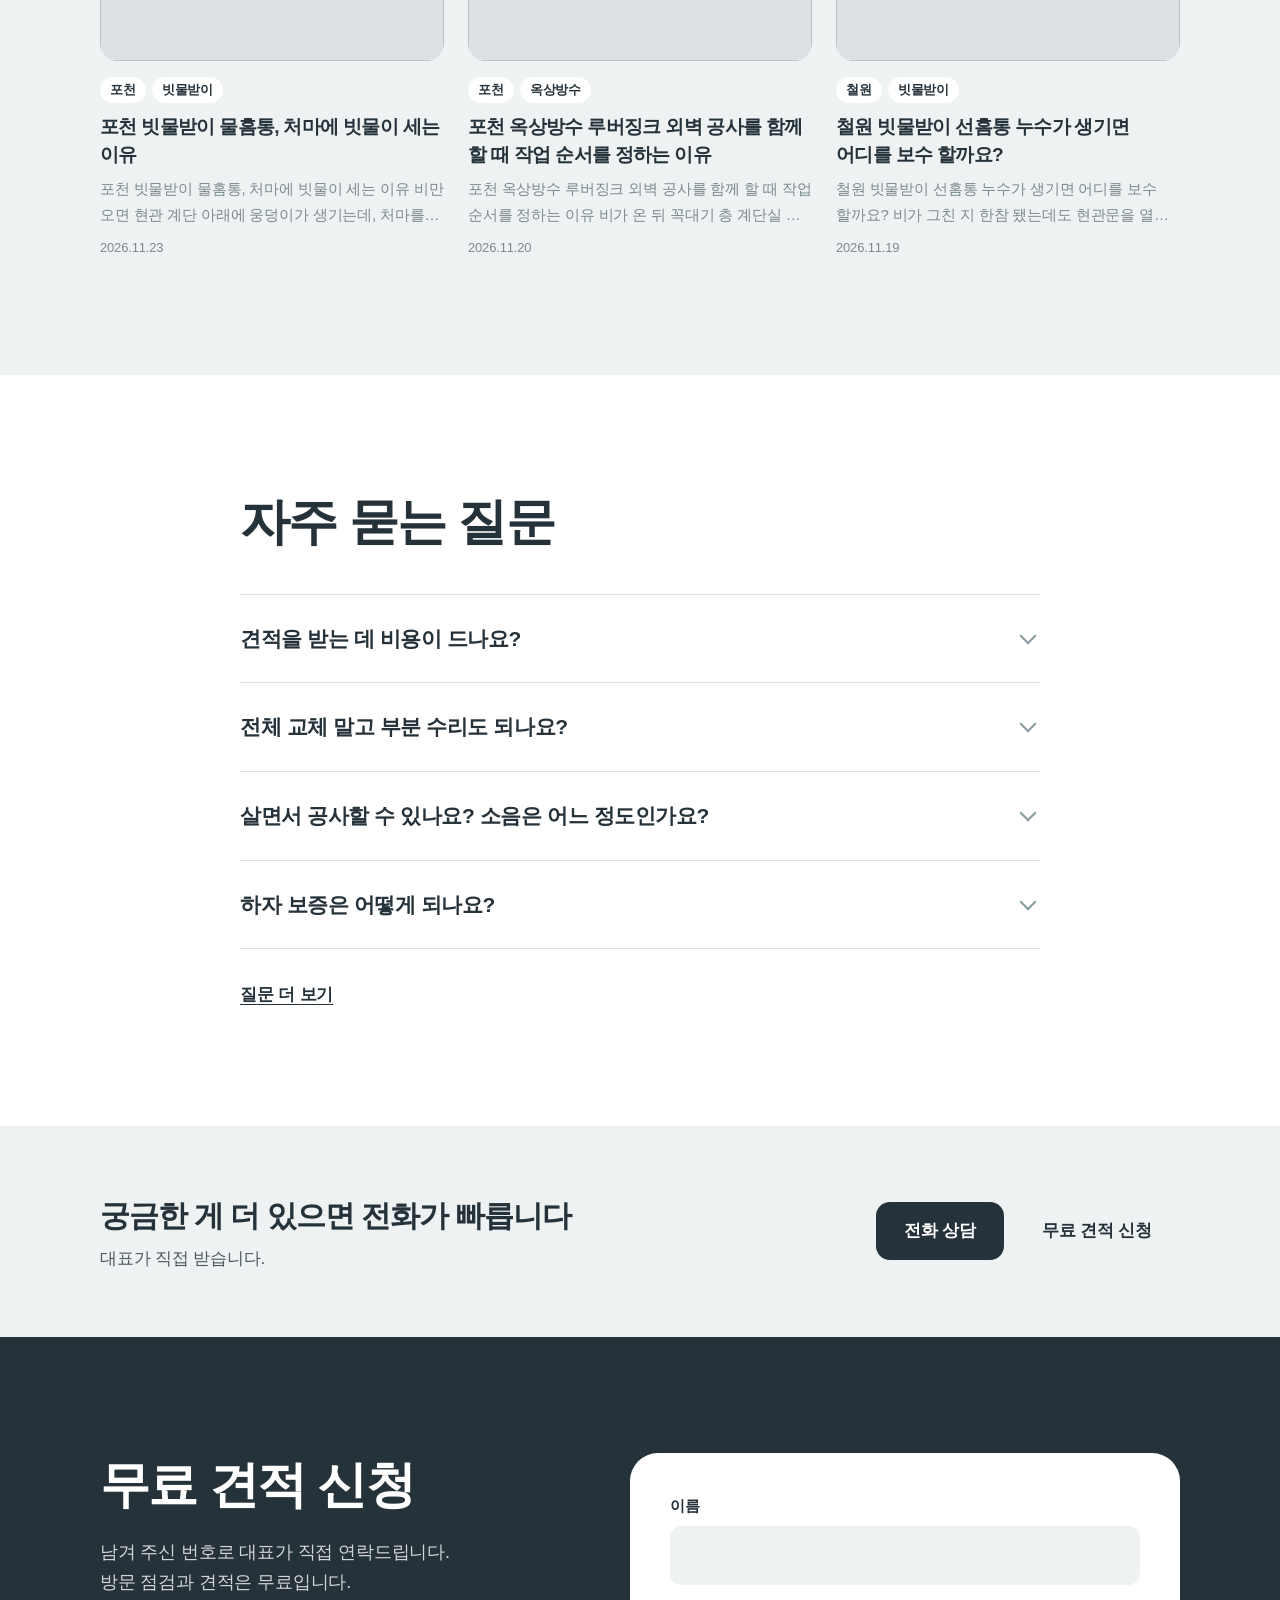
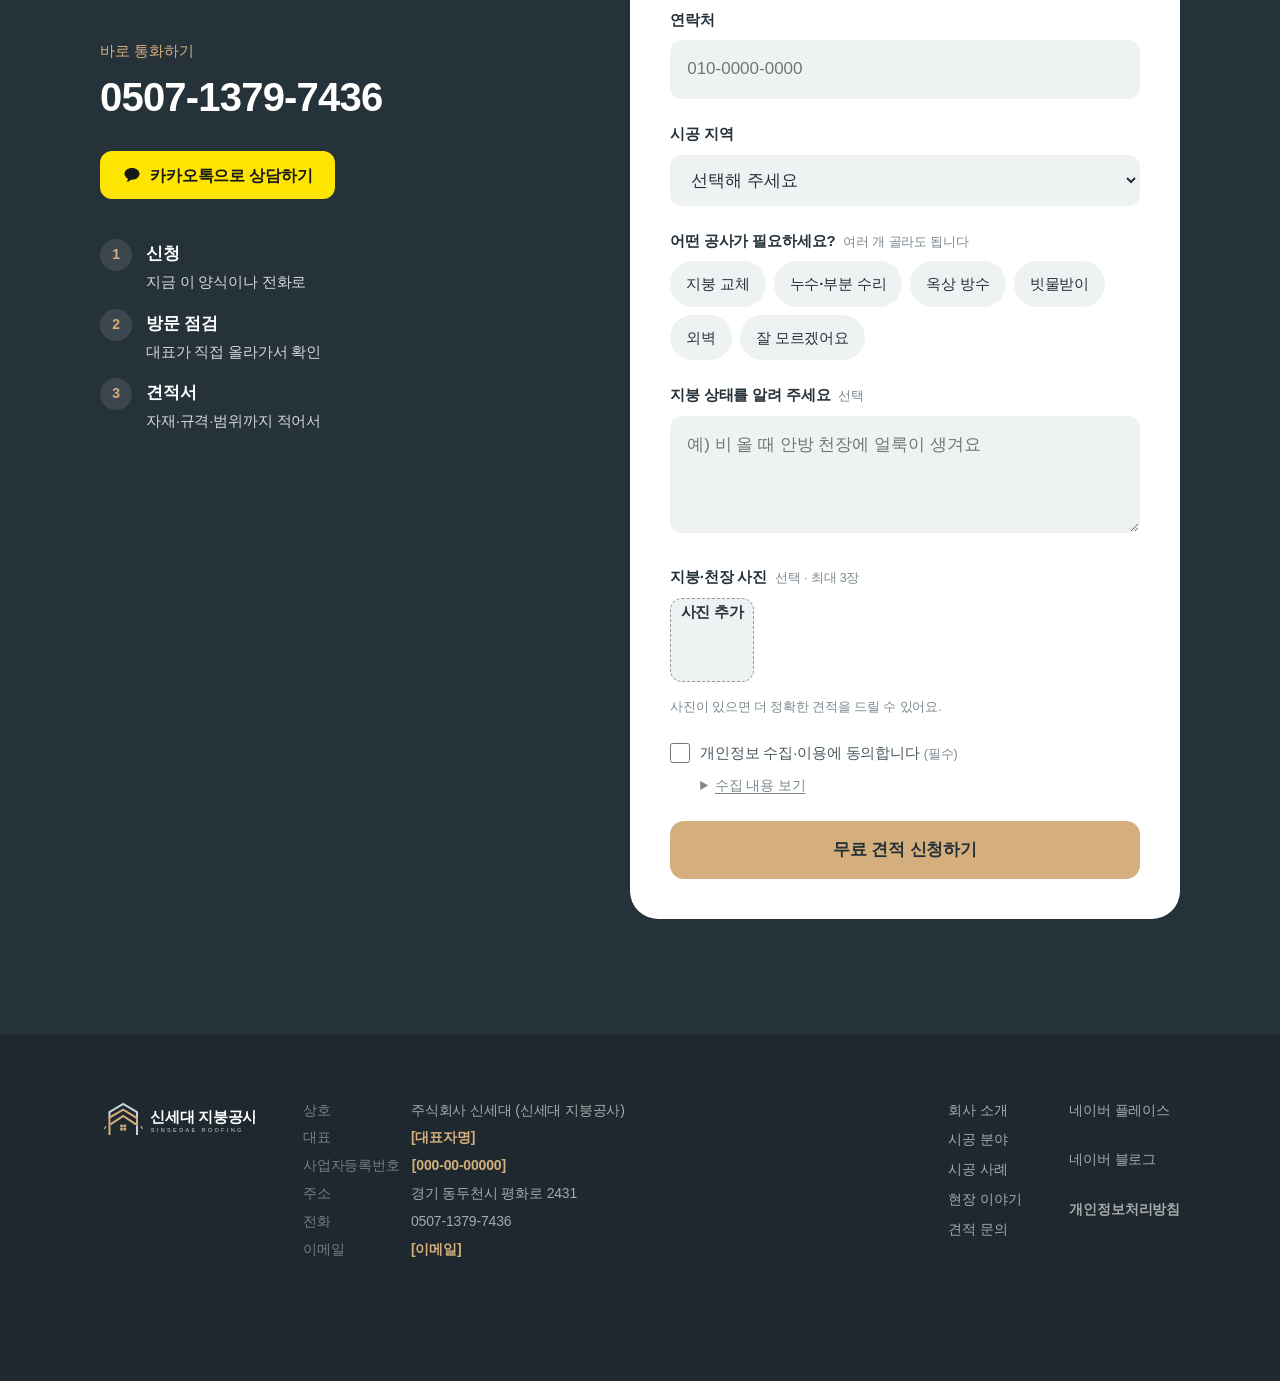
==== commit 3c384bdf: "시안 미리보기 업데이트 Co-Authored-By: Claude Opus 5.5 <noreply@anthropic.com>" ====
--- a/index.html
+++ b/index.html
@@ -8,7 +8,7 @@
 <meta name="description" content="국산 정품 자재, 대표 직접 시공과 A/S, 하자 보증까지. 양주·동두천·일산·포천·연천 무료 방문 견적 0507-1379-7436">
 <link rel="icon" href="img/symbol.svg">
 <link rel="stylesheet" href="https://cdn.jsdelivr.net/gh/orioncactus/pretendard@v1.3.9/dist/web/variable/pretendardvariable-dynamic-subset.min.css">
-<link rel="stylesheet" href="style.css?v=11261034">
+<link rel="stylesheet" href="style.css?v=11261659">
 <script>document.documentElement.classList.add('js')</script>
 </head>
 <body class="has-hero" data-page="index">
@@ -249,20 +249,20 @@
   </div>
   <figure class="ba" aria-label="시공 전후 비교">
   <div class="ba-frame">
-    <img src="img/cases/dongducheon-ba-after.jpg" alt="동두천 단독주택 시공 후, 갈색 기와형 칼라강판 지붕">
+    <img src="img/cases/dongducheon-ba-after.jpg" alt="동두천 단독주택 시공 후, 갈색 기와형 강판 지붕">
     <div class="ba-before-wrap"><img src="img/cases/dongducheon-ba-before.jpg" alt="동두천 단독주택 시공 전, 낡은 파란 지붕"></div>
     <span class="ba-tag ba-tag-before">시공 전</span>
     <span class="ba-tag ba-tag-after">시공 후</span>
     <div class="ba-handle" aria-hidden="true"></div>
     <input type="range" min="0" max="100" value="50" class="ba-range" aria-label="시공 전후 비교 슬라이더. 왼쪽은 시공 전, 오른쪽은 시공 후">
   </div>
-  <figcaption><b>동두천 단독주택 · 칼라강판 지붕</b> 손잡이를 좌우로 움직여 비교해 보세요.</figcaption>
+  <figcaption><b>동두천 단독주택 · 기와형 강판</b> 손잡이를 좌우로 움직여 비교해 보세요.</figcaption>
 </figure>
   <div class="gallery">
-    <figure><img src="img/hanok-side.jpg" alt="안개 낀 산 아래 한식 기와형 강판 지붕" loading="lazy"><figcaption>한식 기와형 강판 · 박공 장식 마감</figcaption></figure>
-    <figure><img src="img/house-tile-2.jpg" alt="단풍 배경의 전원주택 기와형 강판 지붕" loading="lazy"><figcaption>전원주택 기와형 칼라강판</figcaption></figure>
-    <figure><img src="img/standing-seam.jpg" alt="2층 주택 징크 지붕 항공 사진" loading="lazy"><figcaption>2층 주택 징크 지붕</figcaption></figure>
-    <figure><img src="img/after-side.jpg" alt="외벽 사이딩과 지붕을 새로 한 주택" loading="lazy"><figcaption>지붕 + 외벽 함께 시공</figcaption></figure>
+    <figure><img src="img/cases/yangju-after.jpg" alt="양주 봉암리 한옥, 검은 한식 기와형 강판 지붕" loading="lazy"><figcaption>양주 봉암리 한옥 · 기와형 강판</figcaption></figure>
+    <figure><img src="img/cases/pocheon-after.jpg" alt="포천 송우리 빌라, 빨간 기와형 강판 지붕 항공 사진" loading="lazy"><figcaption>포천 송우리 빌라 · 기와형 강판</figcaption></figure>
+    <figure><img src="img/cases/yeoncheon-b-after.jpg" alt="연천 단층 주택, 녹색 기와형 강판 지붕" loading="lazy"><figcaption>연천 단층 주택 · 기와형 강판</figcaption></figure>
+    <figure><img src="img/cases/incheon-after.jpg" alt="인천 빌라 옥상 위에 올린 갈색 경사 지붕" loading="lazy"><figcaption>인천 빌라 · 평지붕 위 경사 지붕</figcaption></figure>
   </div>
 </section>
 
@@ -545,10 +545,10 @@
   </div>
 </dialog>
 
-<script src="config.js?v=11261034"></script>
-<script src="blog-data.js?v=11261034"></script>
-<script src="reviews-data.js?v=11261034"></script>
-<script src="map-data.js?v=11261034"></script>
-<script src="app.js?v=11261034"></script>
+<script src="config.js?v=11261659"></script>
+<script src="blog-data.js?v=11261659"></script>
+<script src="reviews-data.js?v=11261659"></script>
+<script src="map-data.js?v=11261659"></script>
+<script src="app.js?v=11261659"></script>
 </body>
 </html>
--- a/style.css
+++ b/style.css
@@ -565,7 +565,15 @@
 .cases-ba { padding-top: clamp(48px, 6vw, 80px); }
 .cases-ba .ba { margin-top: 28px; }
 .ba-more { display: grid; grid-template-columns: 1fr 1fr; gap: 16px; margin-top: 16px; }
-.slot-ba { aspect-ratio: 16 / 9; }
+.ba-pair { margin: 0; }
+.ba-pair-imgs { display: grid; grid-template-columns: 1fr 1fr; gap: 4px; border-radius: 20px; overflow: hidden; }
+.ba-pair-imgs > div { position: relative; aspect-ratio: 4 / 3; background: var(--mist); }
+.ba-pair-imgs img { position: absolute; inset: 0; width: 100%; height: 100%; object-fit: cover; }
+.ba-pair .ba-tag { top: 10px; bottom: auto; font-size: 12px; padding: 4px 10px; }
+.ba-pair .ba-tag-before { left: 10px; right: auto; }
+.ba-pair .ba-tag-after { left: 10px; right: auto; }
+.ba-pair figcaption { margin-top: 10px; font-size: 15px; font-weight: 600; }
+.filter-row button[hidden] { display: none; }
 .cases-list .h-section { margin-bottom: 24px; }
 .filters { display: grid; gap: 10px; }
 .filter-row { display: flex; gap: 6px; overflow-x: auto; scrollbar-width: none; padding: 2px; }
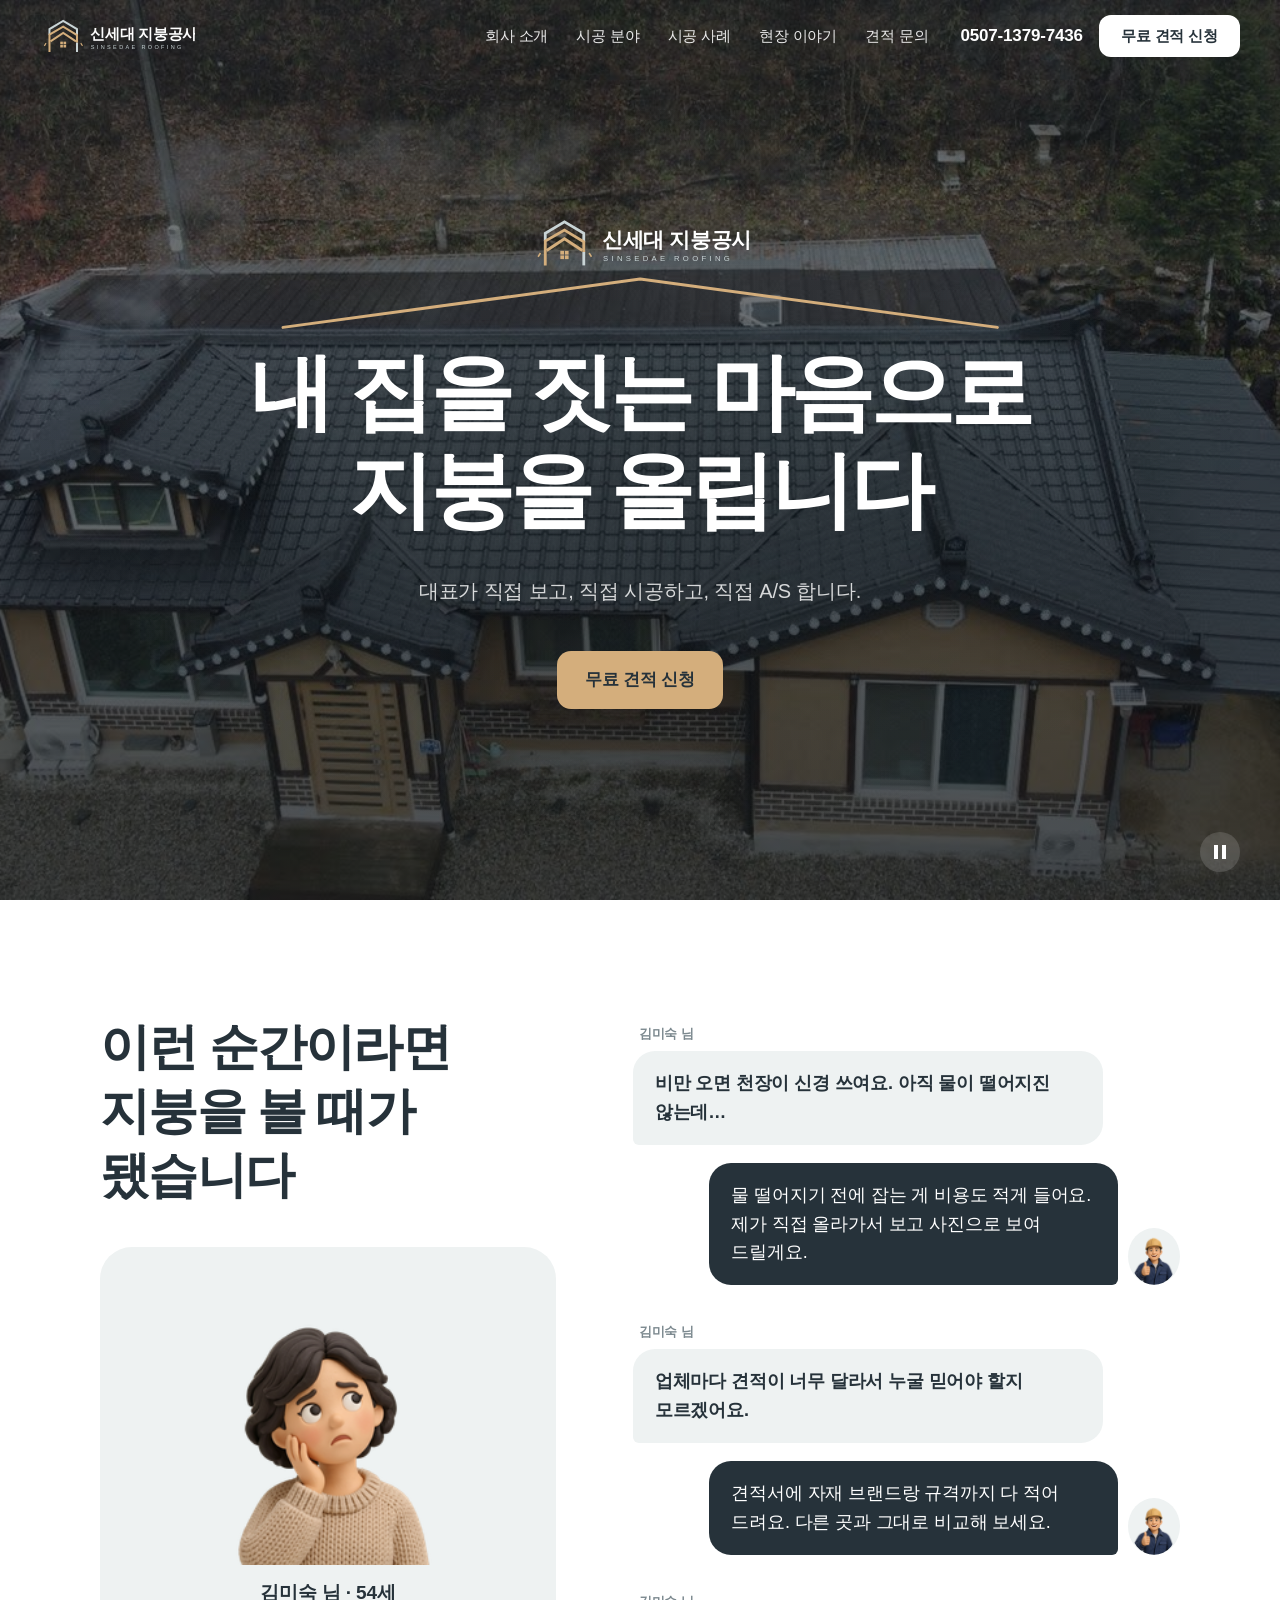
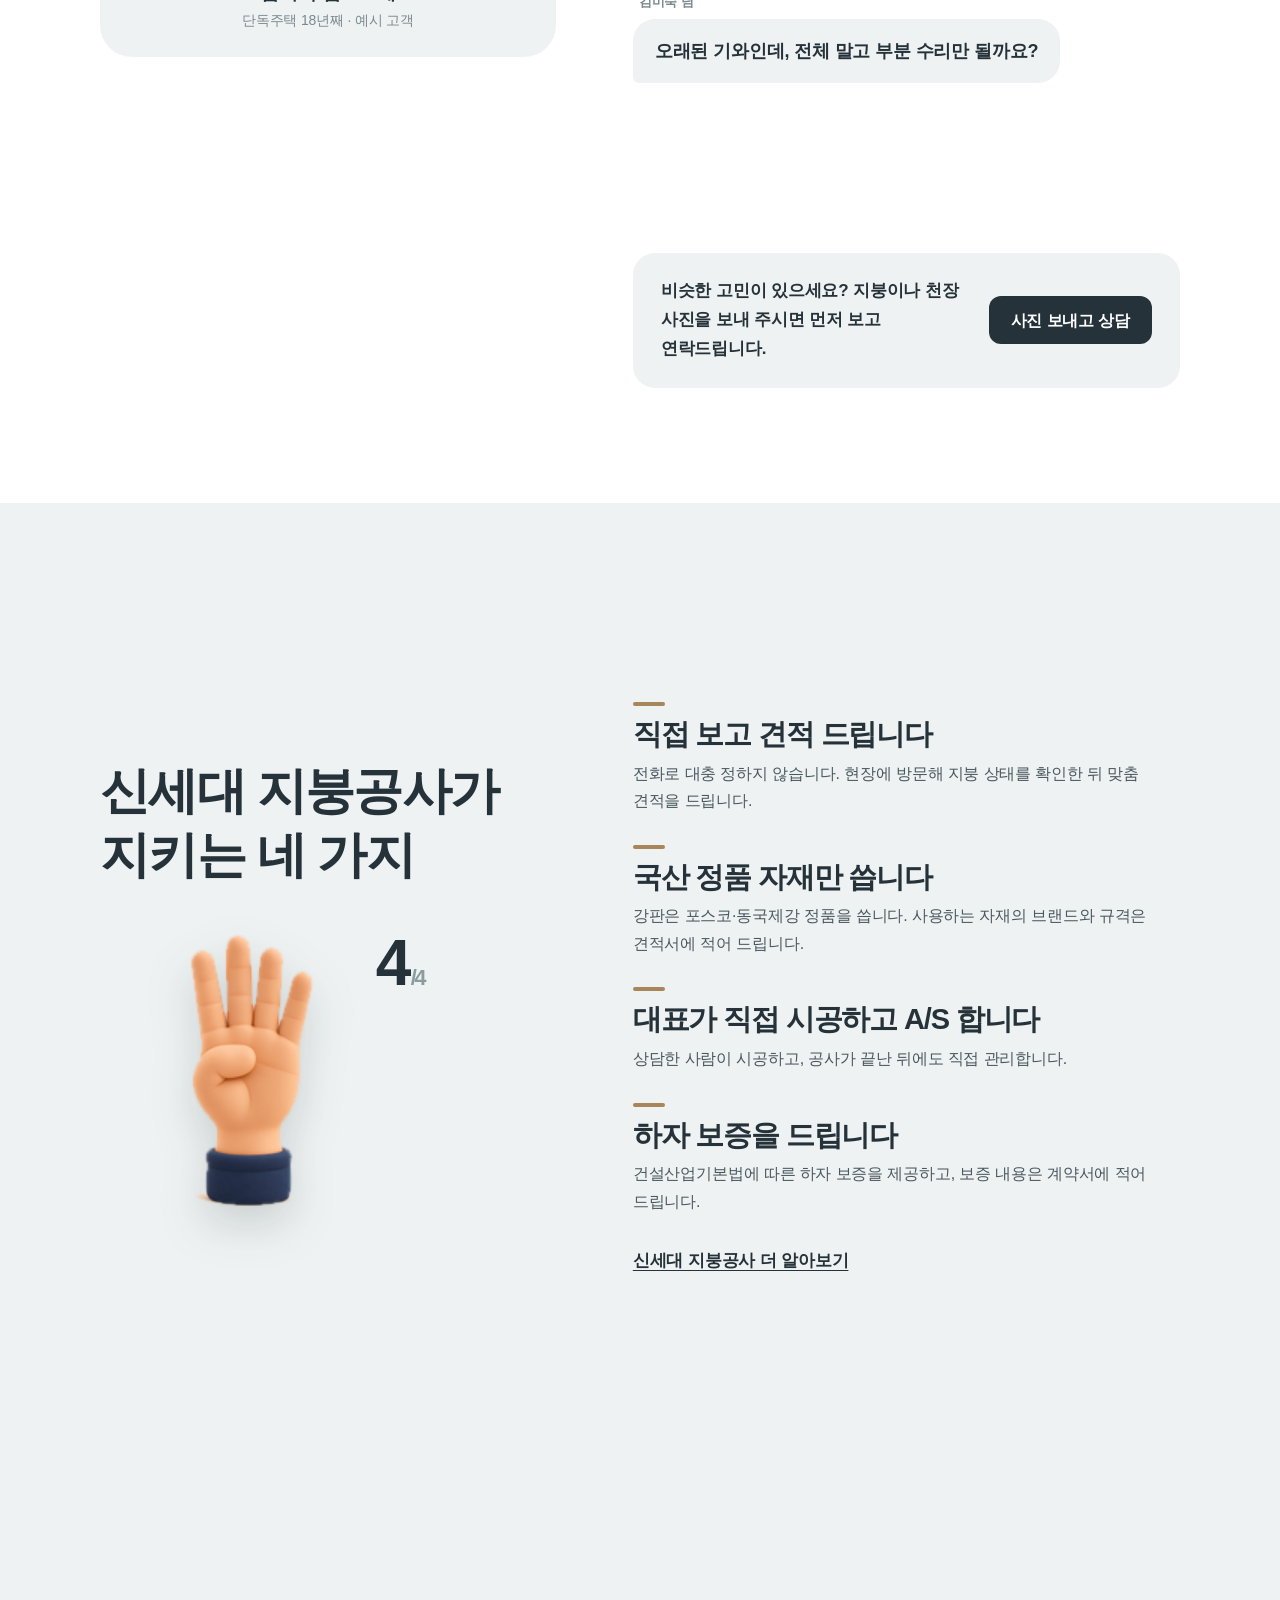
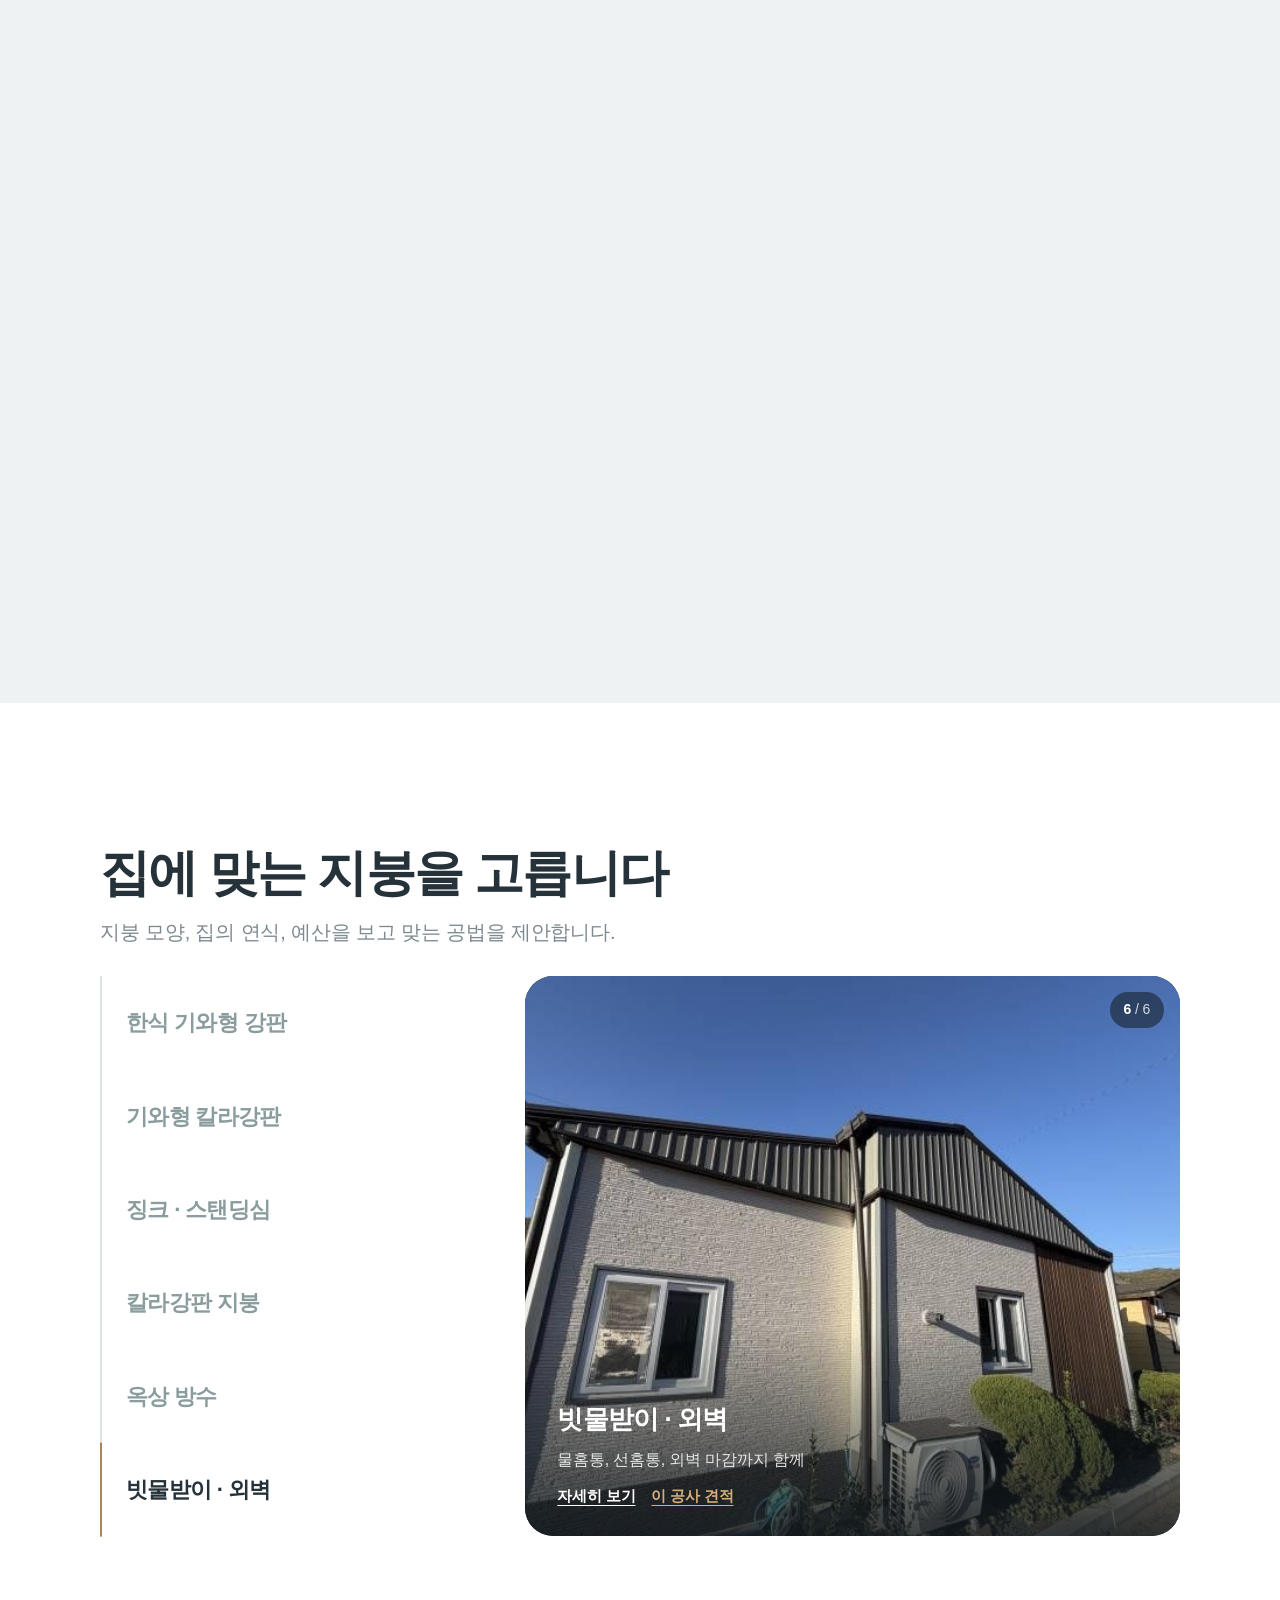
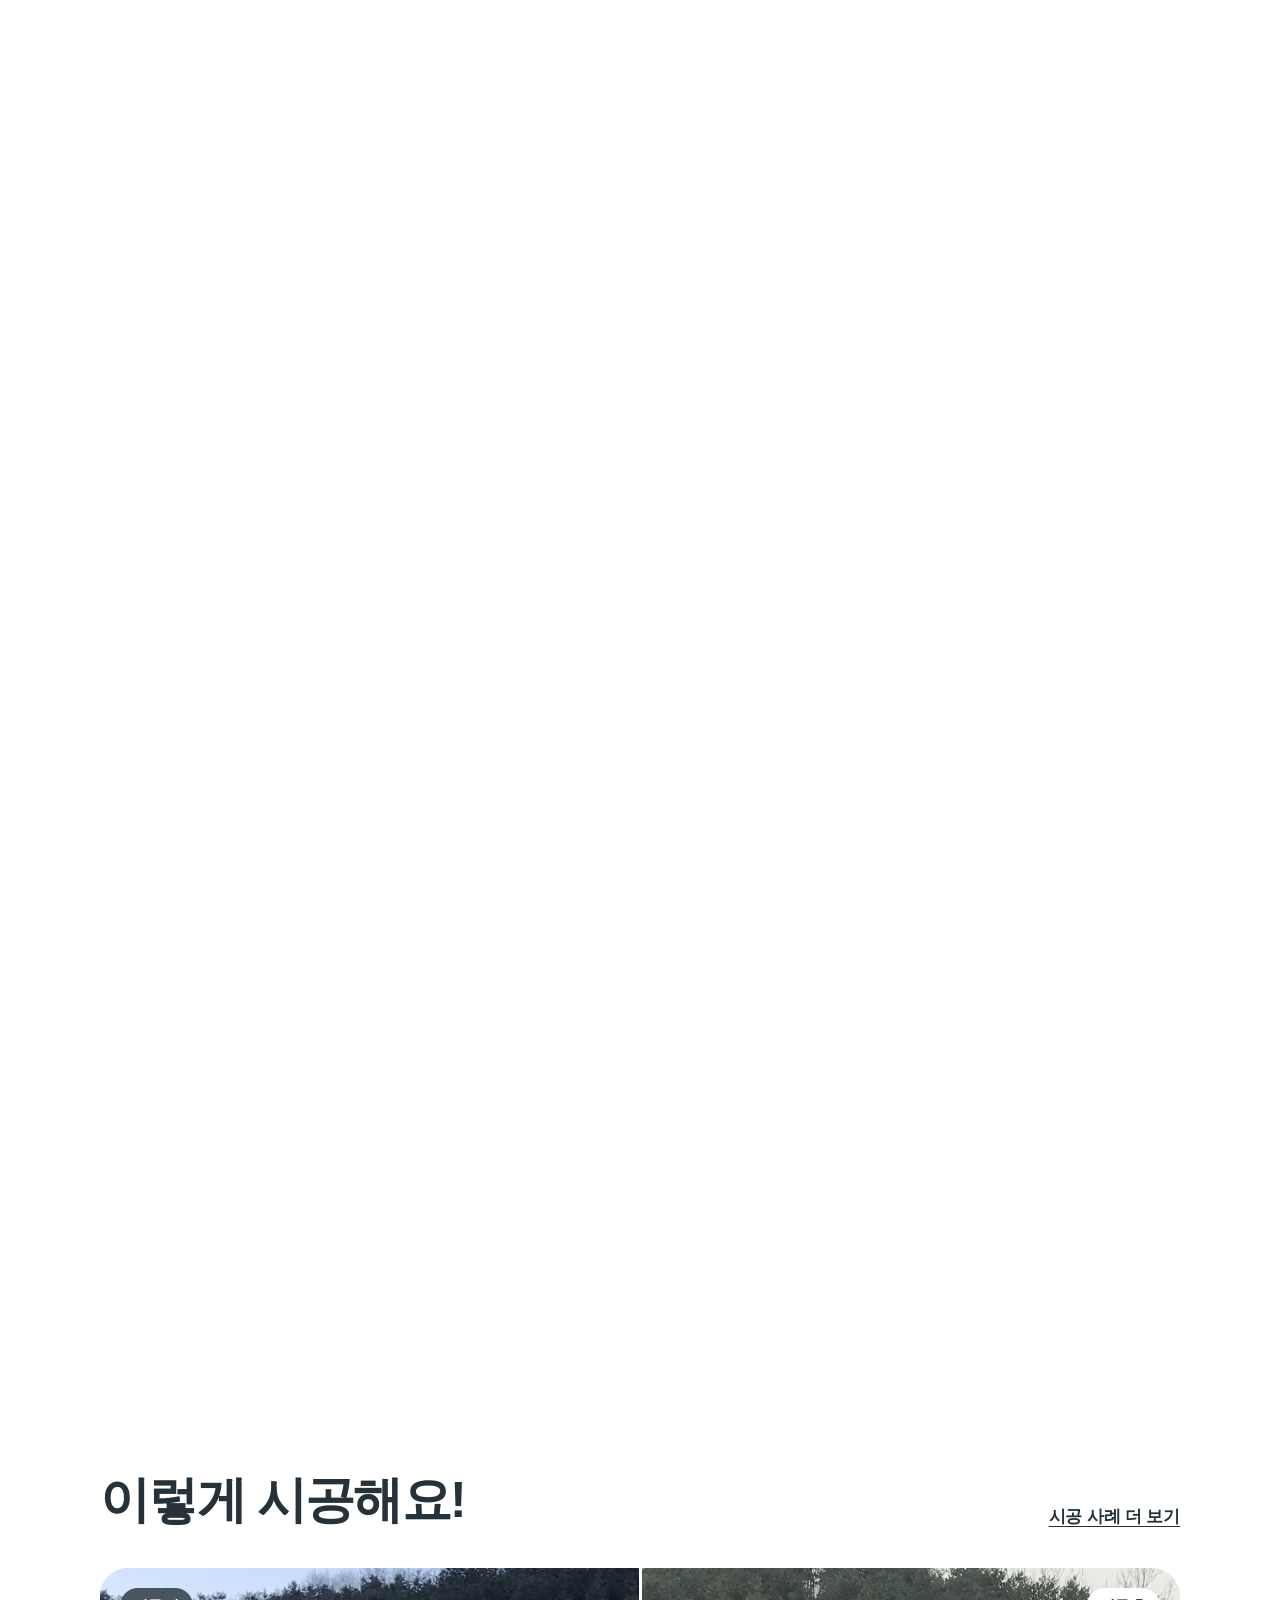
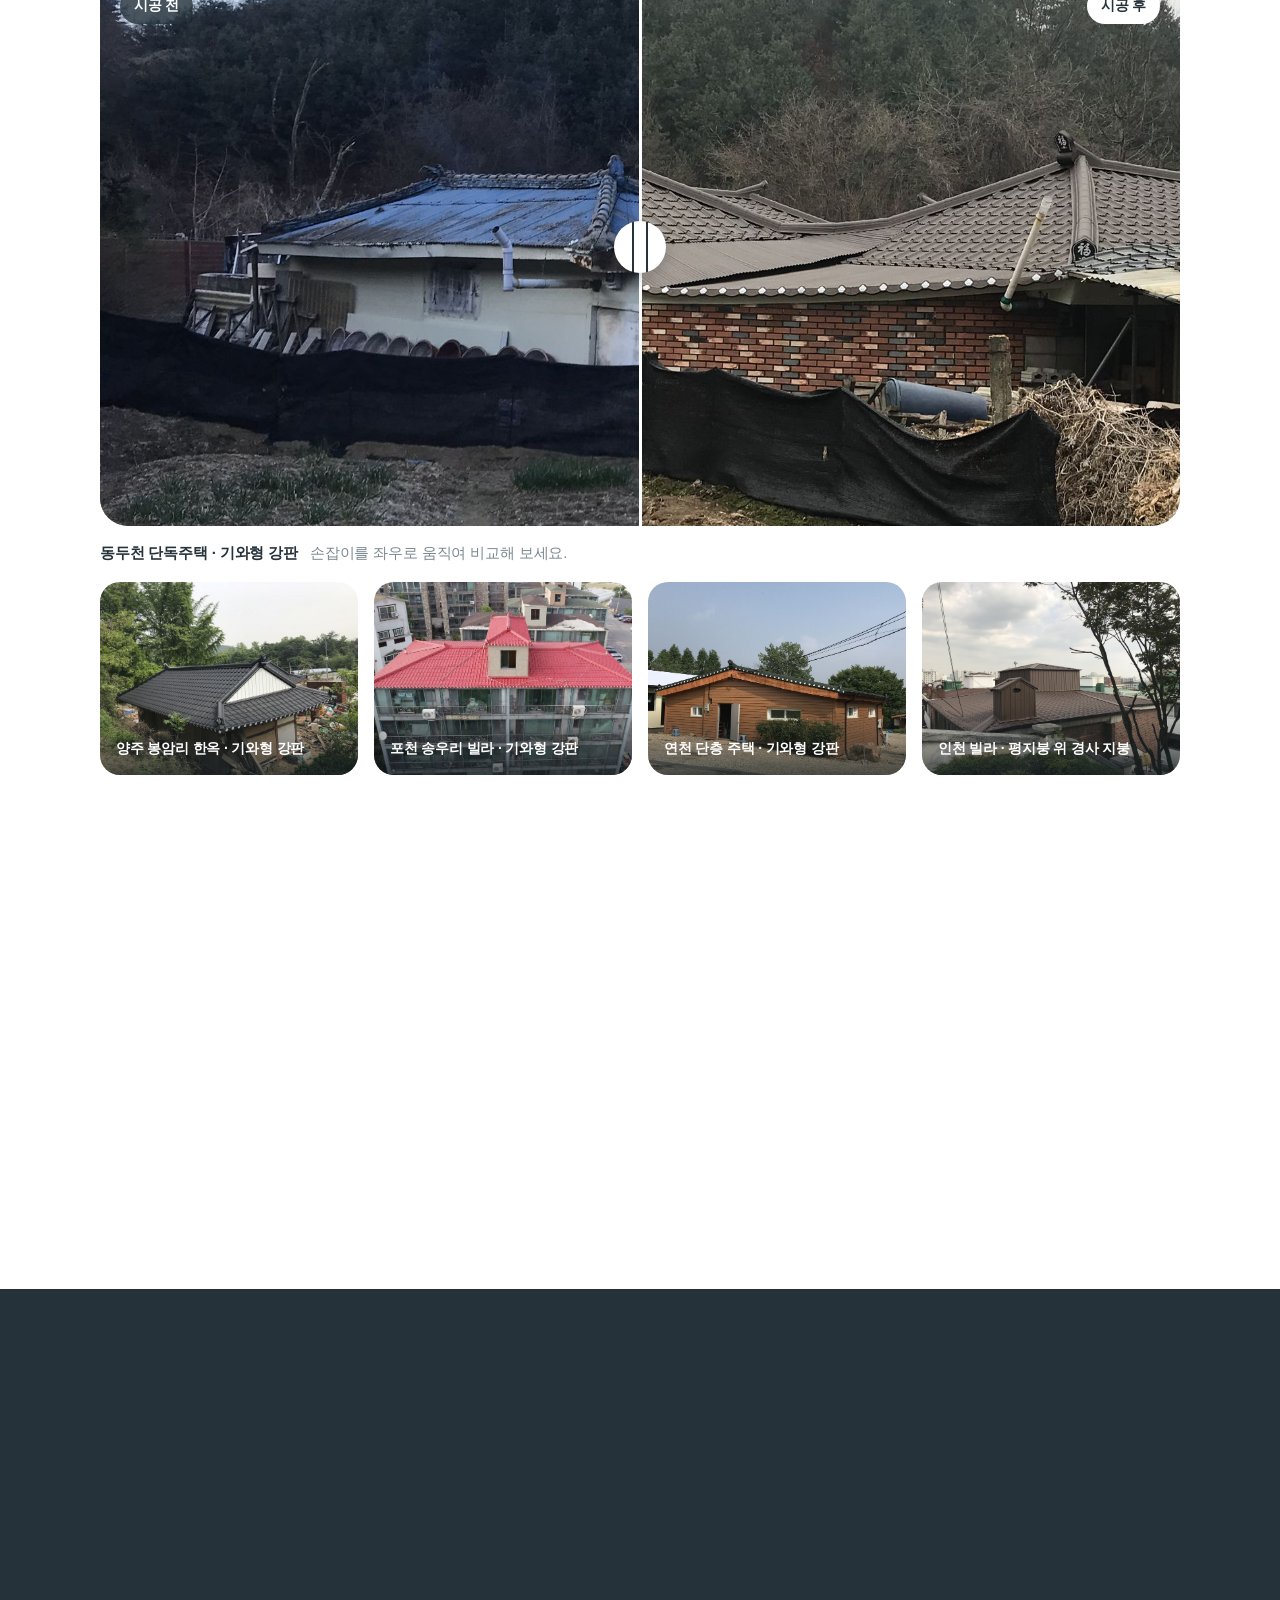
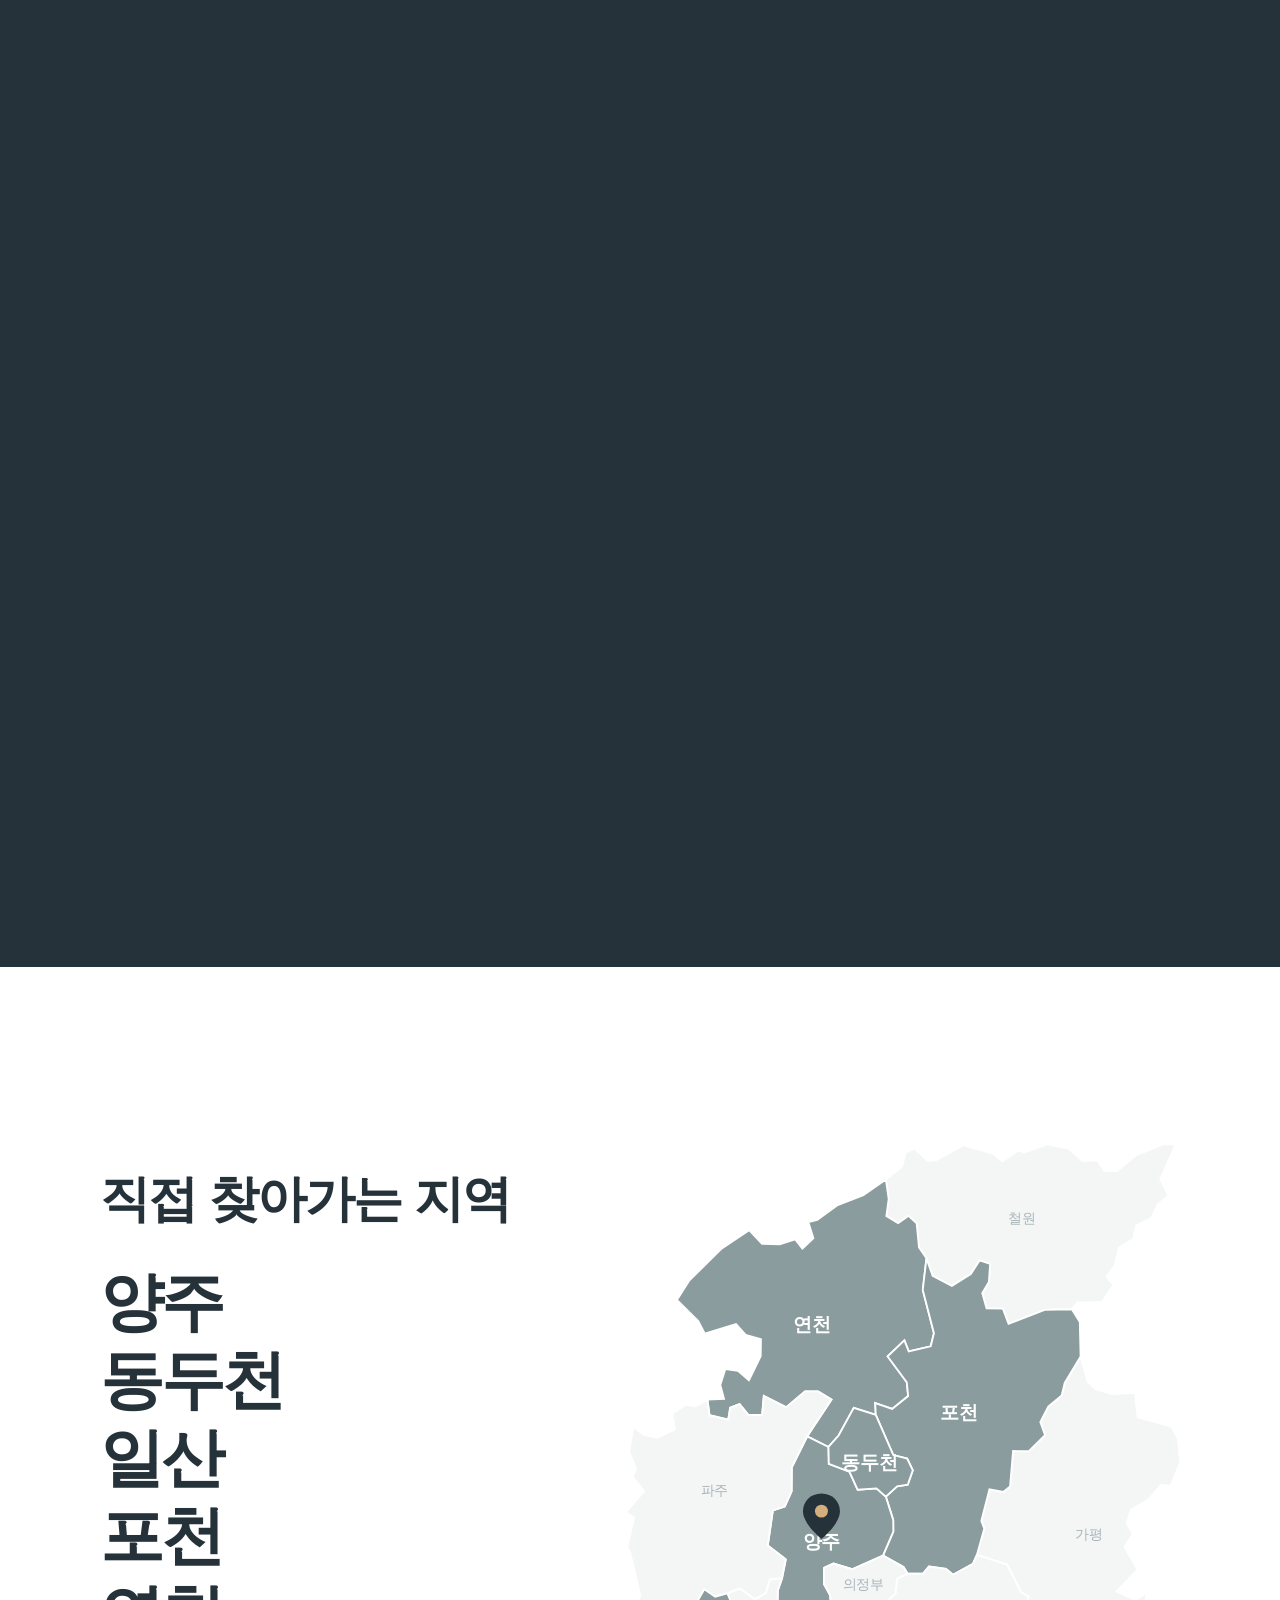
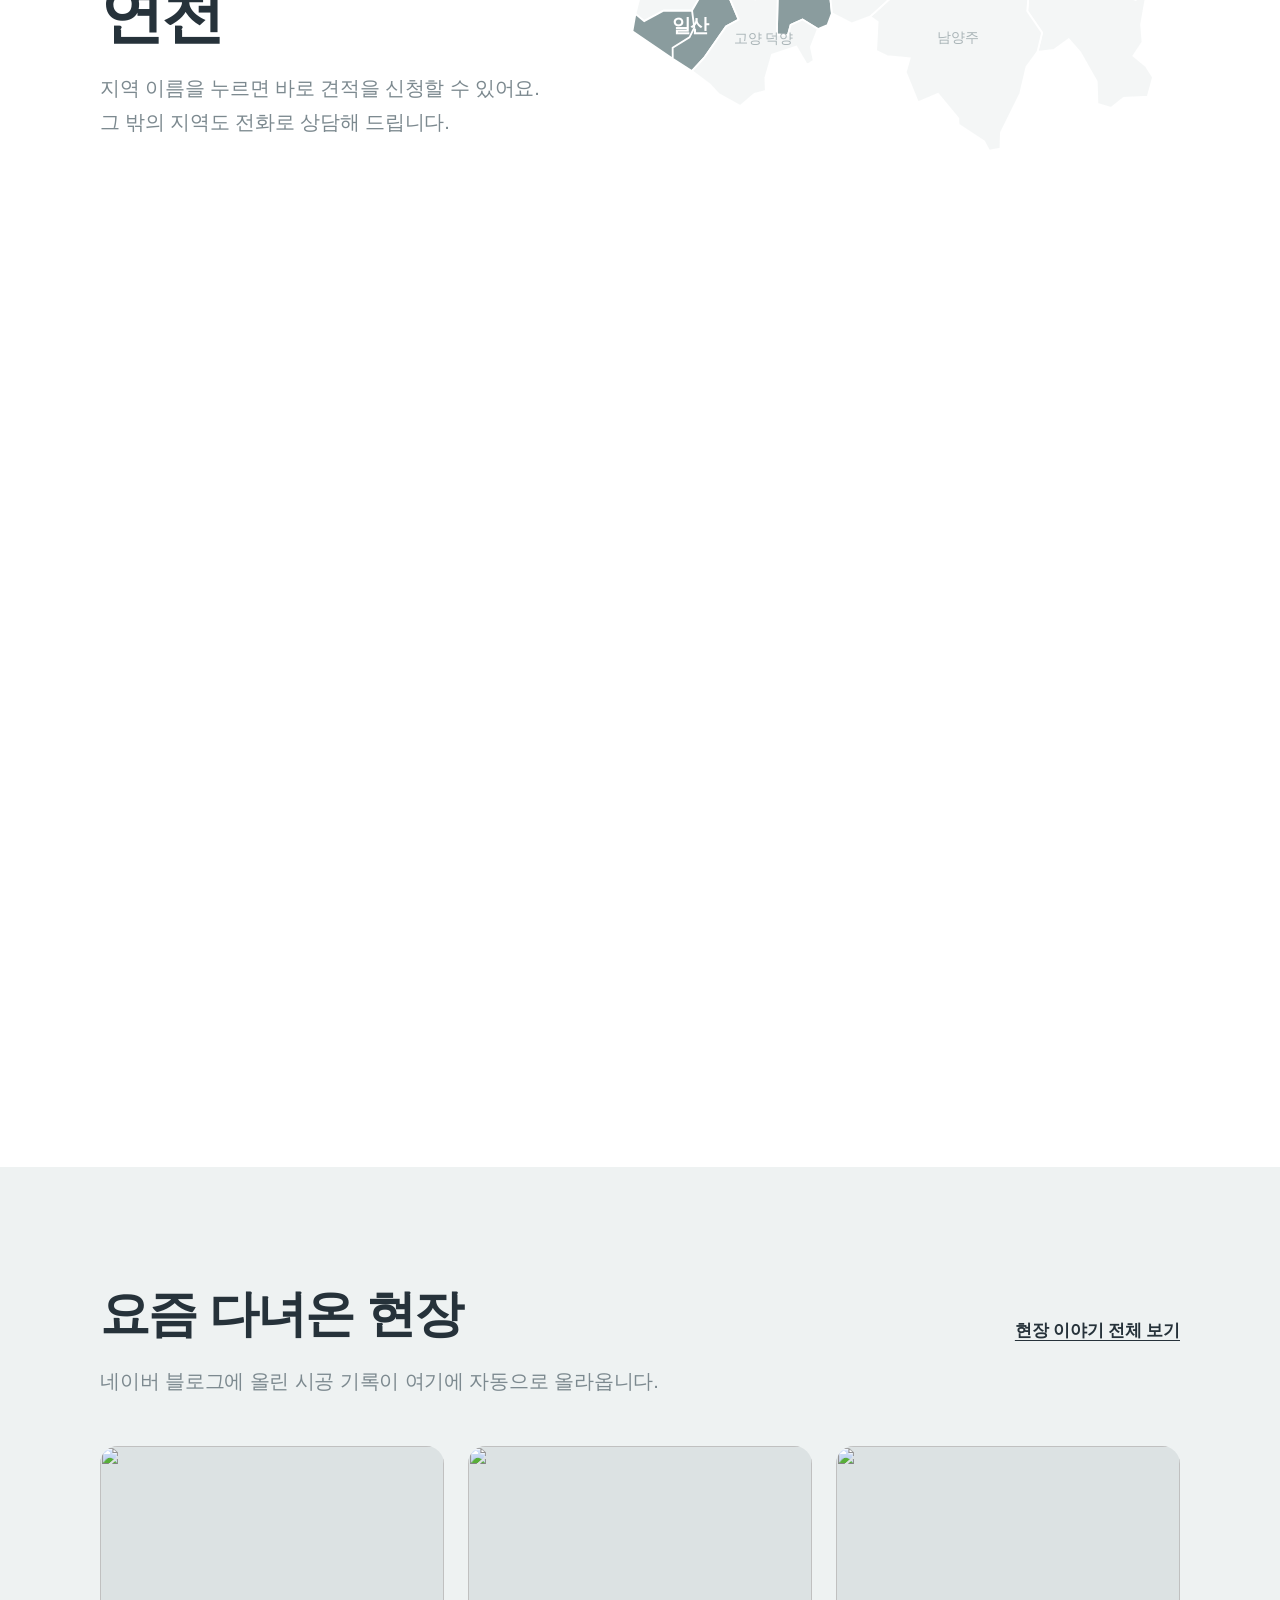
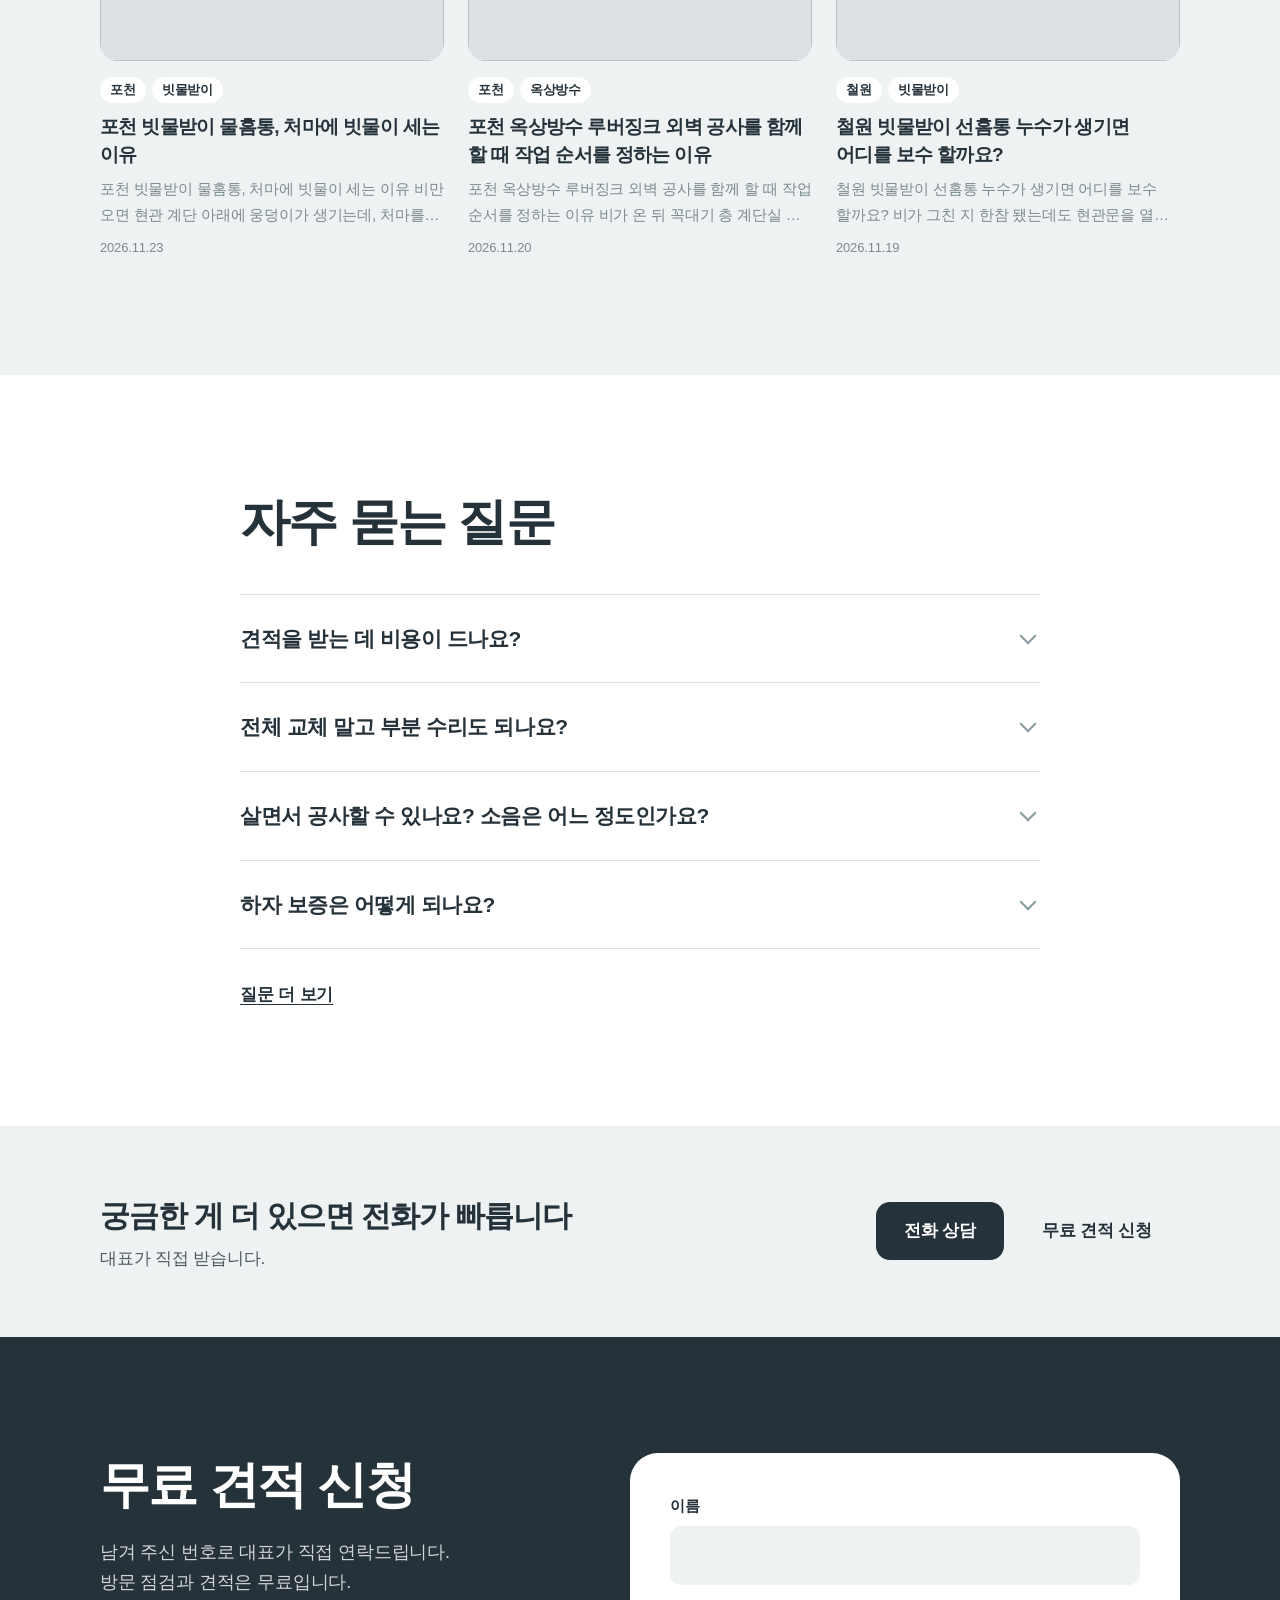
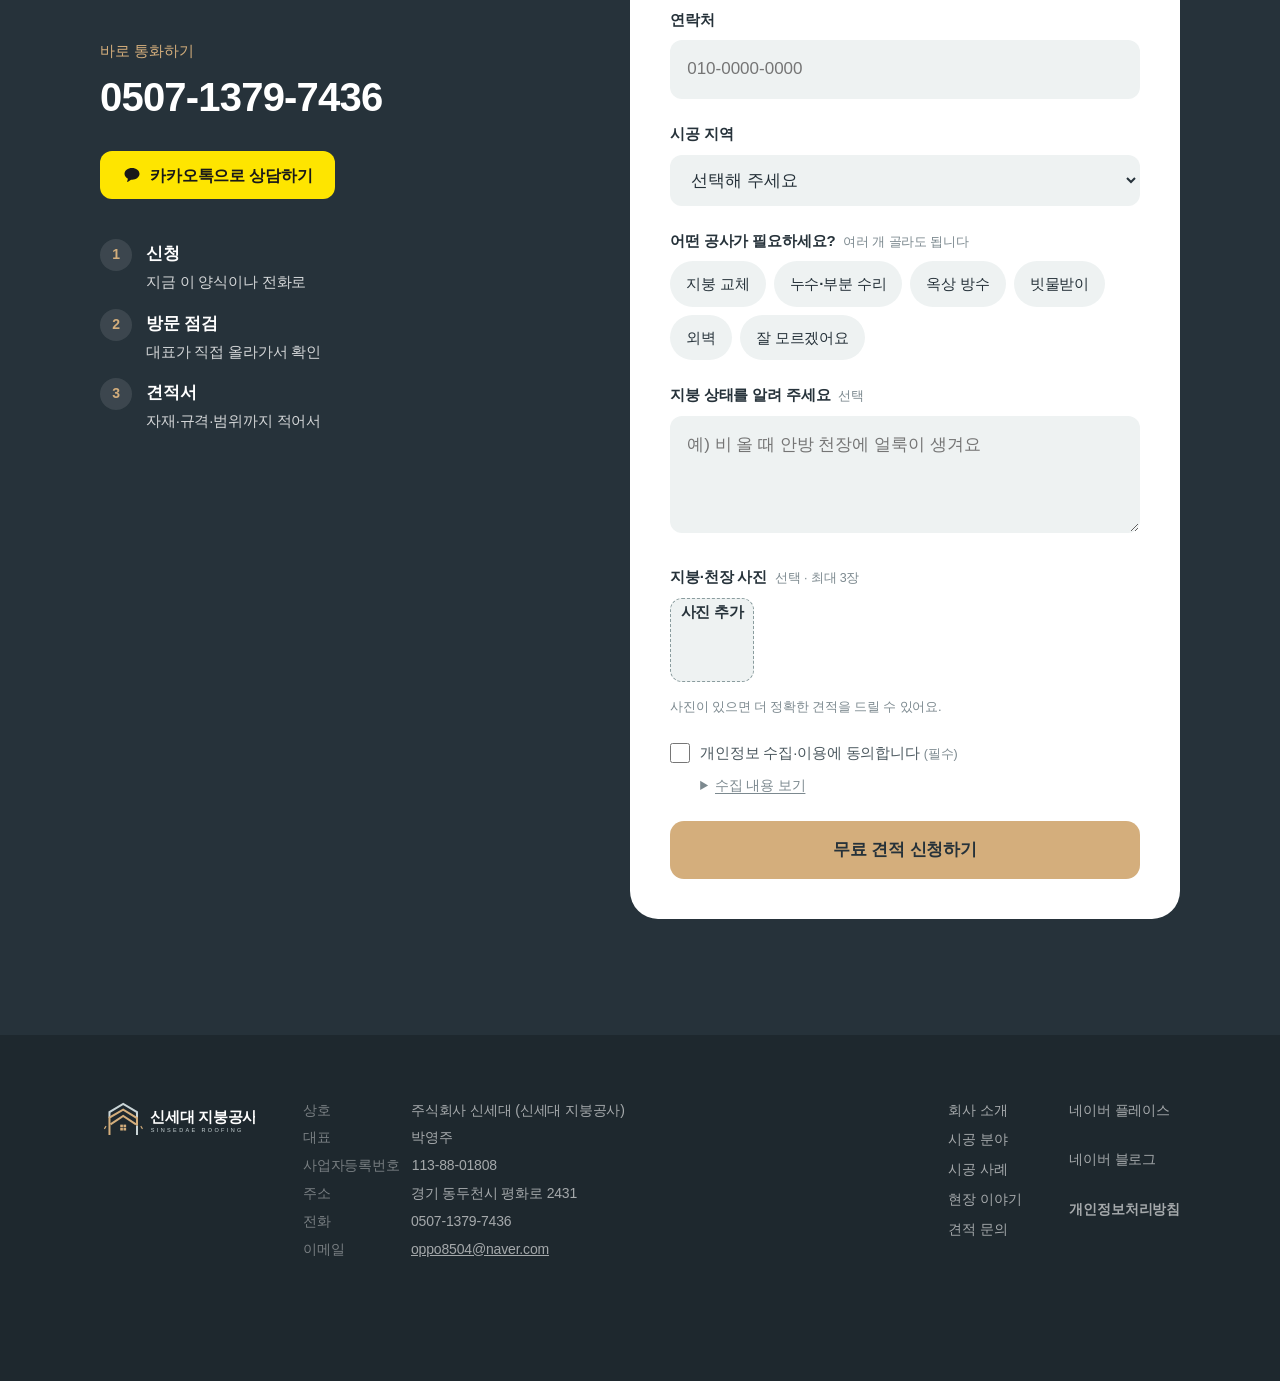
==== commit 0c45276f: "시안 미리보기 업데이트 Co-Authored-By: Claude Opus 5.5 <noreply@anthropic.com>" ====
--- a/index.html
+++ b/index.html
@@ -8,7 +8,7 @@
 <meta name="description" content="국산 정품 자재, 대표 직접 시공과 A/S, 하자 보증까지. 양주·동두천·일산·포천·연천 무료 방문 견적 0507-1379-7436">
 <link rel="icon" href="img/symbol.svg">
 <link rel="stylesheet" href="https://cdn.jsdelivr.net/gh/orioncactus/pretendard@v1.3.9/dist/web/variable/pretendardvariable-dynamic-subset.min.css">
-<link rel="stylesheet" href="style.css?v=11261659">
+<link rel="stylesheet" href="style.css?v=11261714">
 <script>document.documentElement.classList.add('js')</script>
 </head>
 <body class="has-hero" data-page="index">
@@ -197,7 +197,7 @@
     <div>
       <ol class="promise-list">
         <li data-n="1"><h3>직접 보고 견적 드립니다</h3><p>전화로 대충 정하지 않습니다. 현장에 방문해 지붕 상태를 확인한 뒤 맞춤 견적을 드립니다.</p></li>
-        <li data-n="2"><h3>국산 정품 자재만 씁니다</h3><p>강판은 포스코 정품을 씁니다. 사용하는 자재의 브랜드와 규격은 견적서에 적어 드립니다.</p></li>
+        <li data-n="2"><h3>국산 정품 자재만 씁니다</h3><p>강판은 포스코·동국제강 정품을 씁니다. 사용하는 자재의 브랜드와 규격은 견적서에 적어 드립니다.</p></li>
         <li data-n="3"><h3>대표가 직접 시공하고 A/S 합니다</h3><p>상담한 사람이 시공하고, 공사가 끝난 뒤에도 직접 관리합니다.</p></li>
         <li data-n="4"><h3>하자 보증을 드립니다</h3><p>건설산업기본법에 따른 하자 보증을 제공하고, 보증 내용은 계약서에 적어 드립니다.</p></li>
       </ol>
@@ -497,11 +497,11 @@
     <img src="img/logo-horizontal-white.svg" alt="신세대 지붕공사" class="footer-logo">
     <dl class="biz">
       <div><dt>상호</dt><dd>주식회사 신세대 (신세대 지붕공사)</dd></div>
-      <div><dt>대표</dt><dd class="ph">[대표자명]</dd></div>
-      <div><dt>사업자등록번호</dt><dd class="ph">[000-00-00000]</dd></div>
+      <div><dt>대표</dt><dd>박영주</dd></div>
+      <div><dt>사업자등록번호</dt><dd>113-88-01808</dd></div>
       <div><dt>주소</dt><dd>경기 동두천시 평화로 2431</dd></div>
       <div><dt>전화</dt><dd>0507-1379-7436</dd></div>
-      <div><dt>이메일</dt><dd class="ph">[이메일]</dd></div>
+      <div><dt>이메일</dt><dd><a href="mailto:oppo8504@naver.com">oppo8504@naver.com</a></dd></div>
     </dl>
     <div class="footer-cols">
       <ul class="footer-links">
@@ -545,10 +545,10 @@
   </div>
 </dialog>
 
-<script src="config.js?v=11261659"></script>
-<script src="blog-data.js?v=11261659"></script>
-<script src="reviews-data.js?v=11261659"></script>
-<script src="map-data.js?v=11261659"></script>
-<script src="app.js?v=11261659"></script>
+<script src="config.js?v=11261714"></script>
+<script src="blog-data.js?v=11261714"></script>
+<script src="reviews-data.js?v=11261714"></script>
+<script src="map-data.js?v=11261714"></script>
+<script src="app.js?v=11261714"></script>
 </body>
 </html>
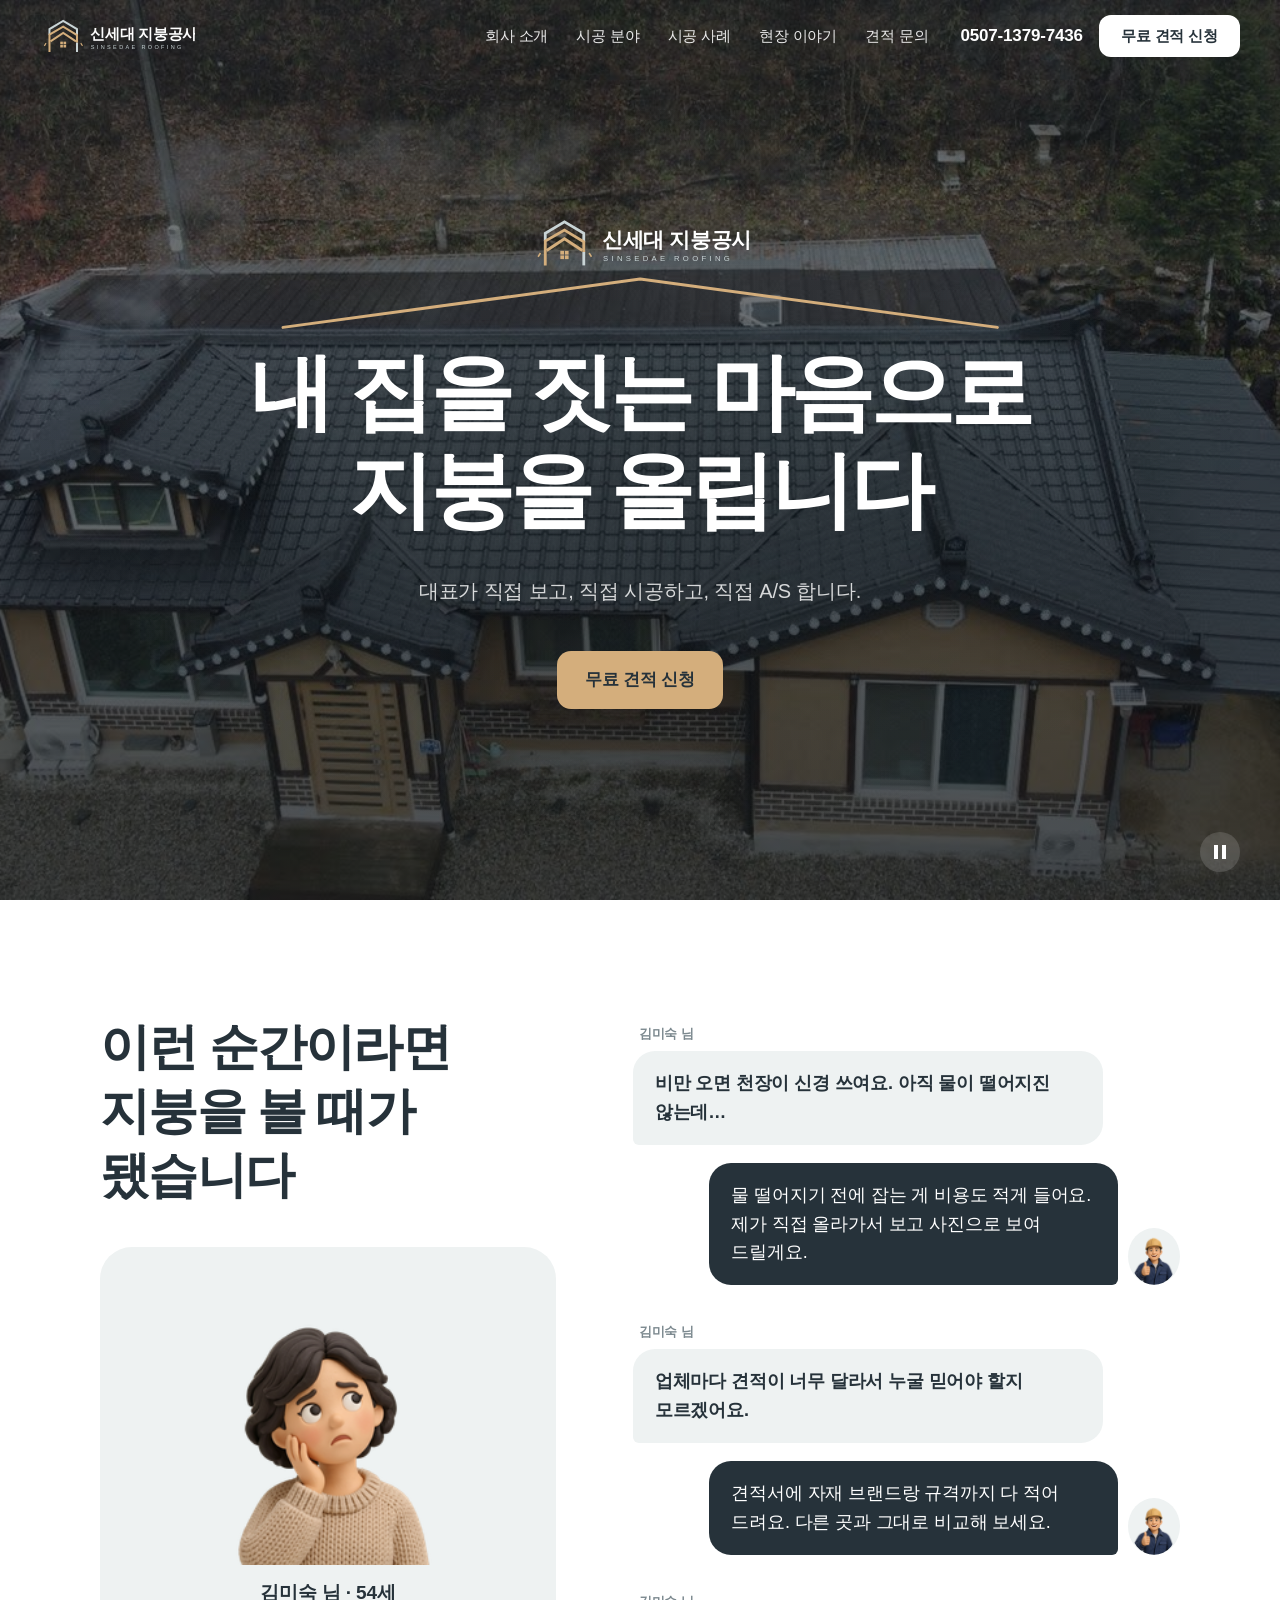
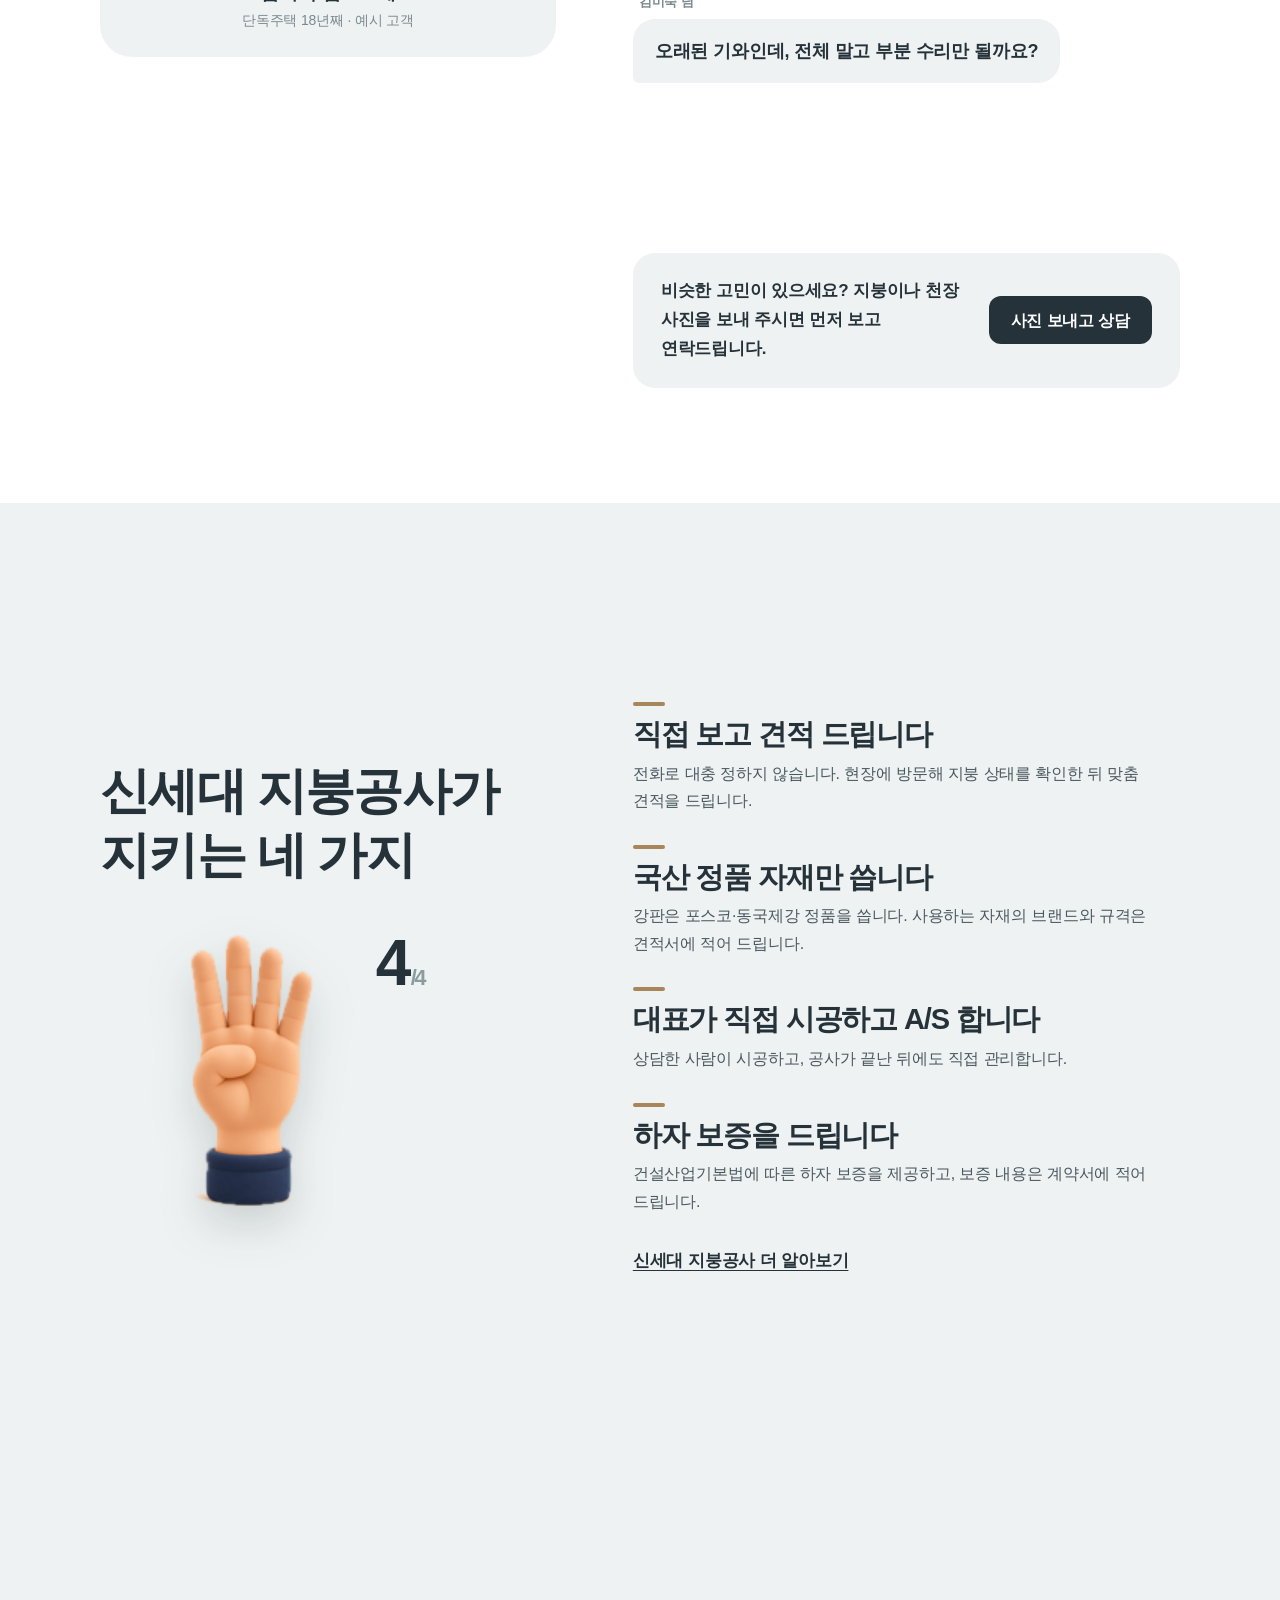
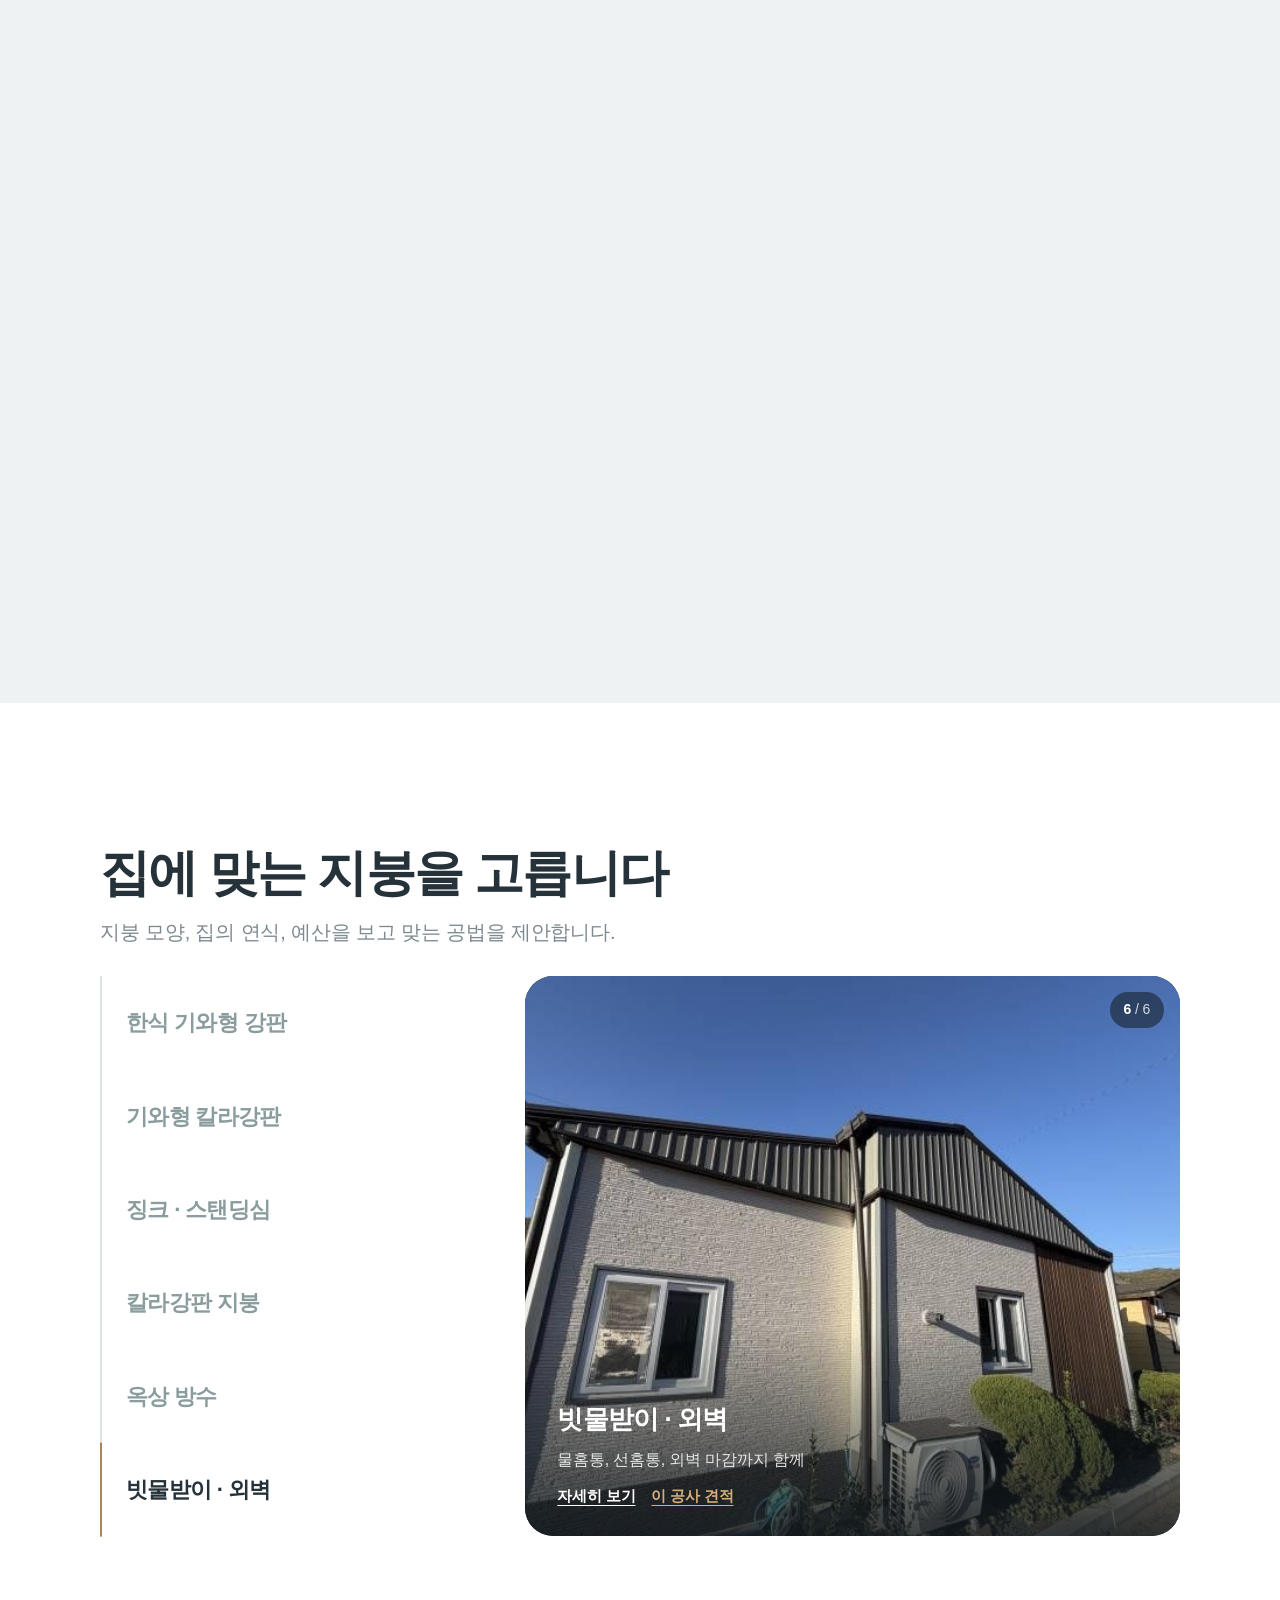
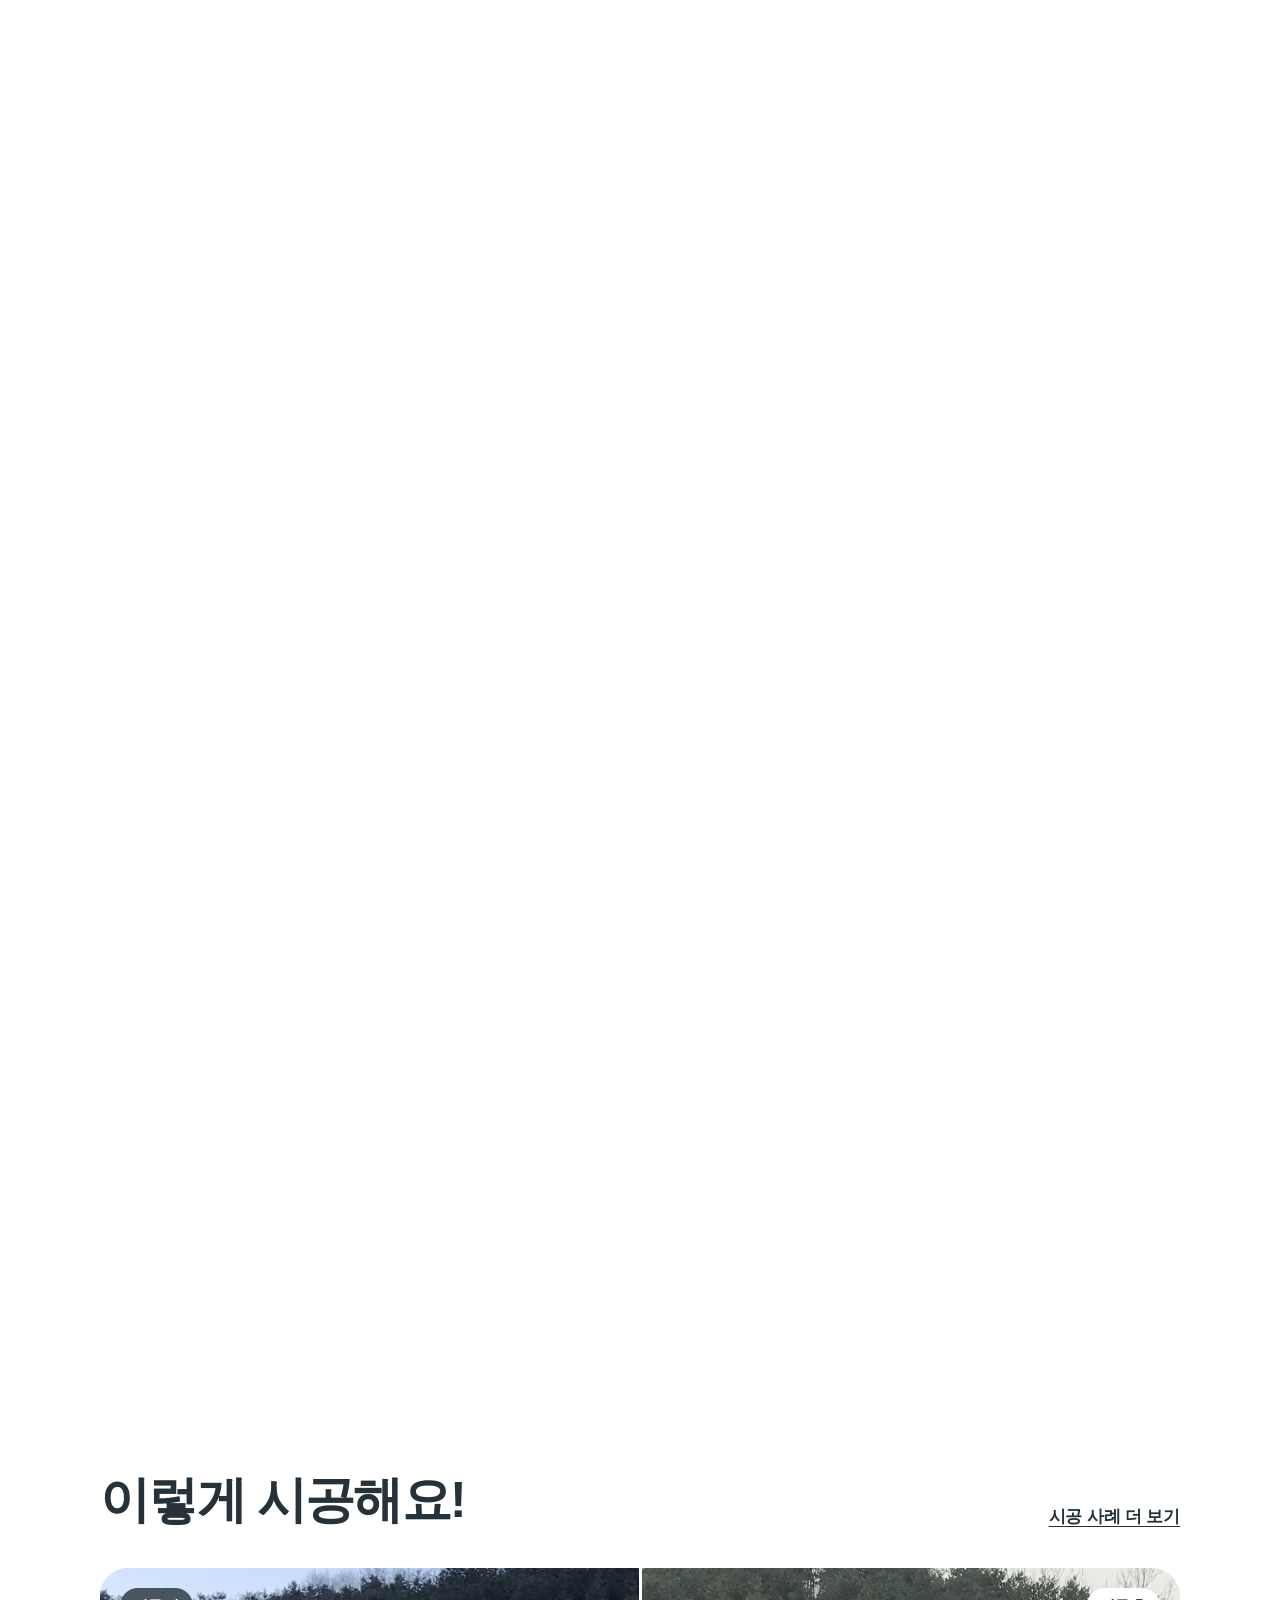
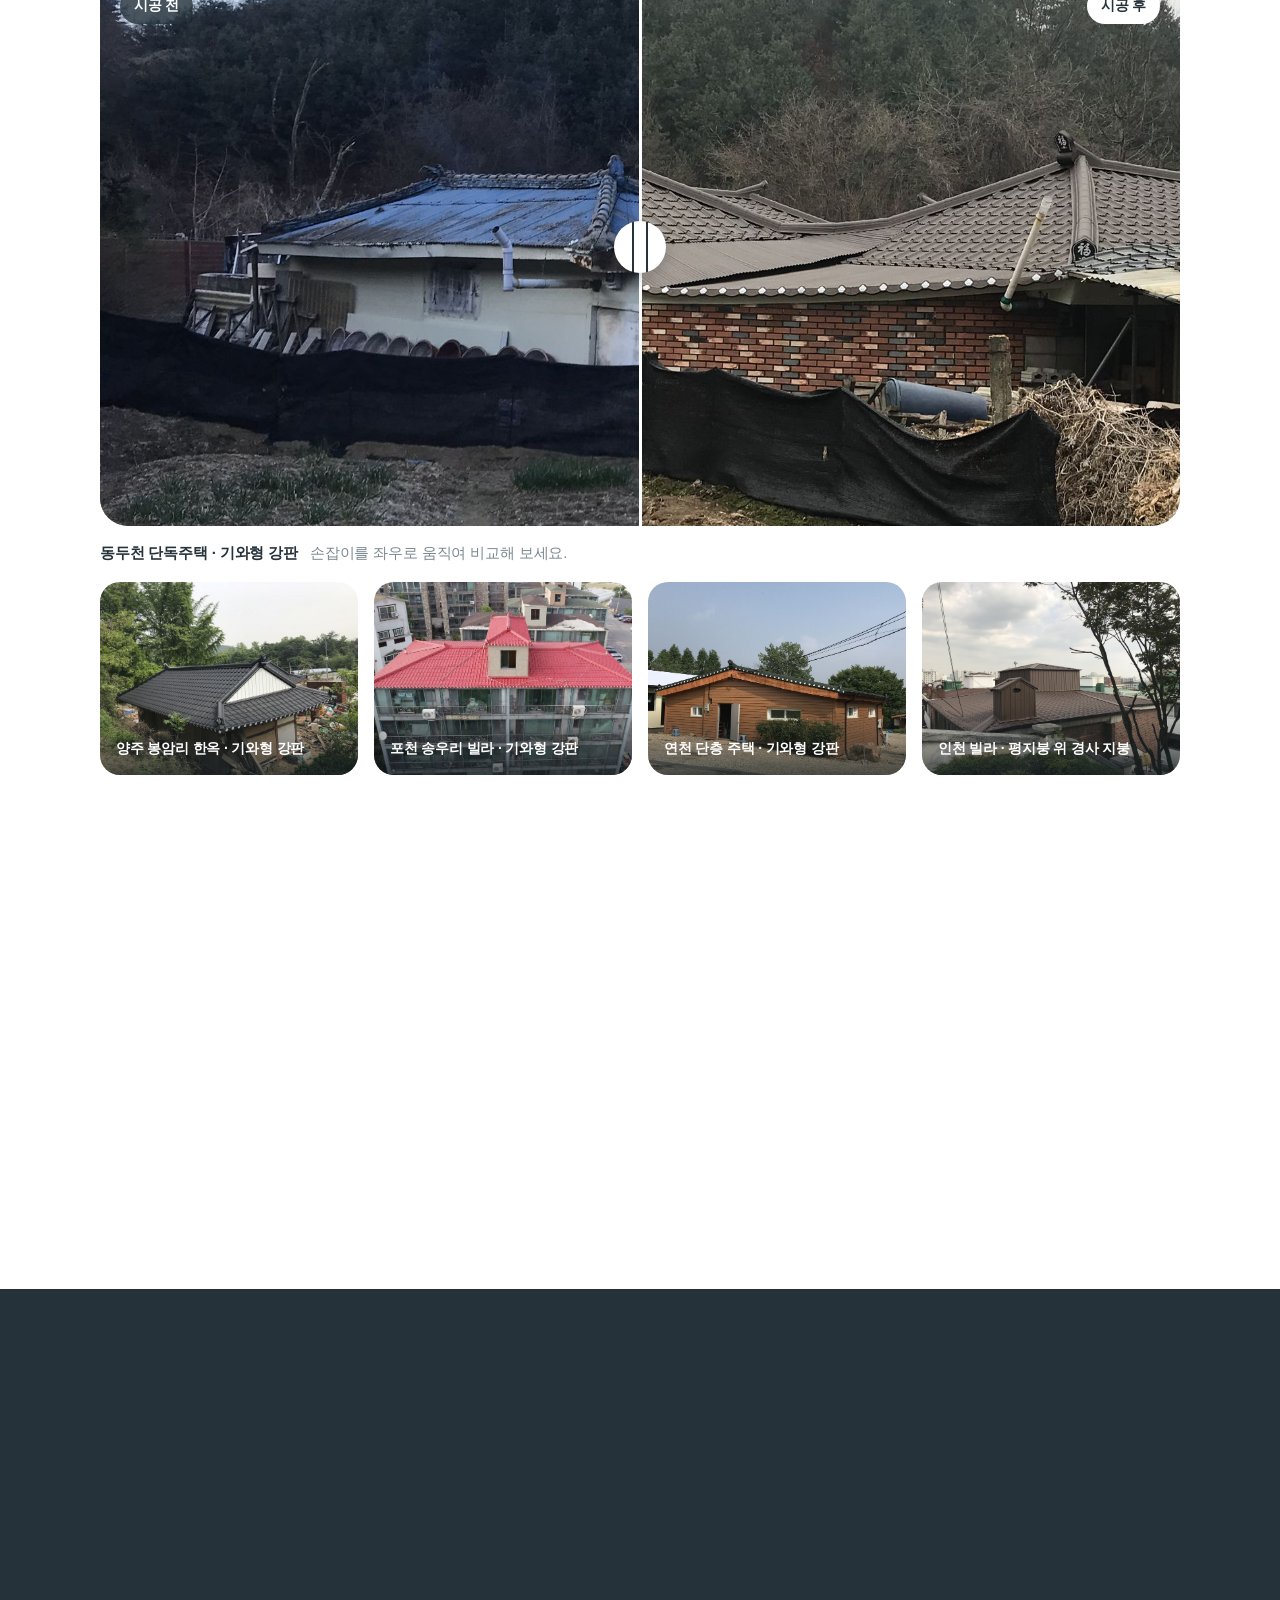
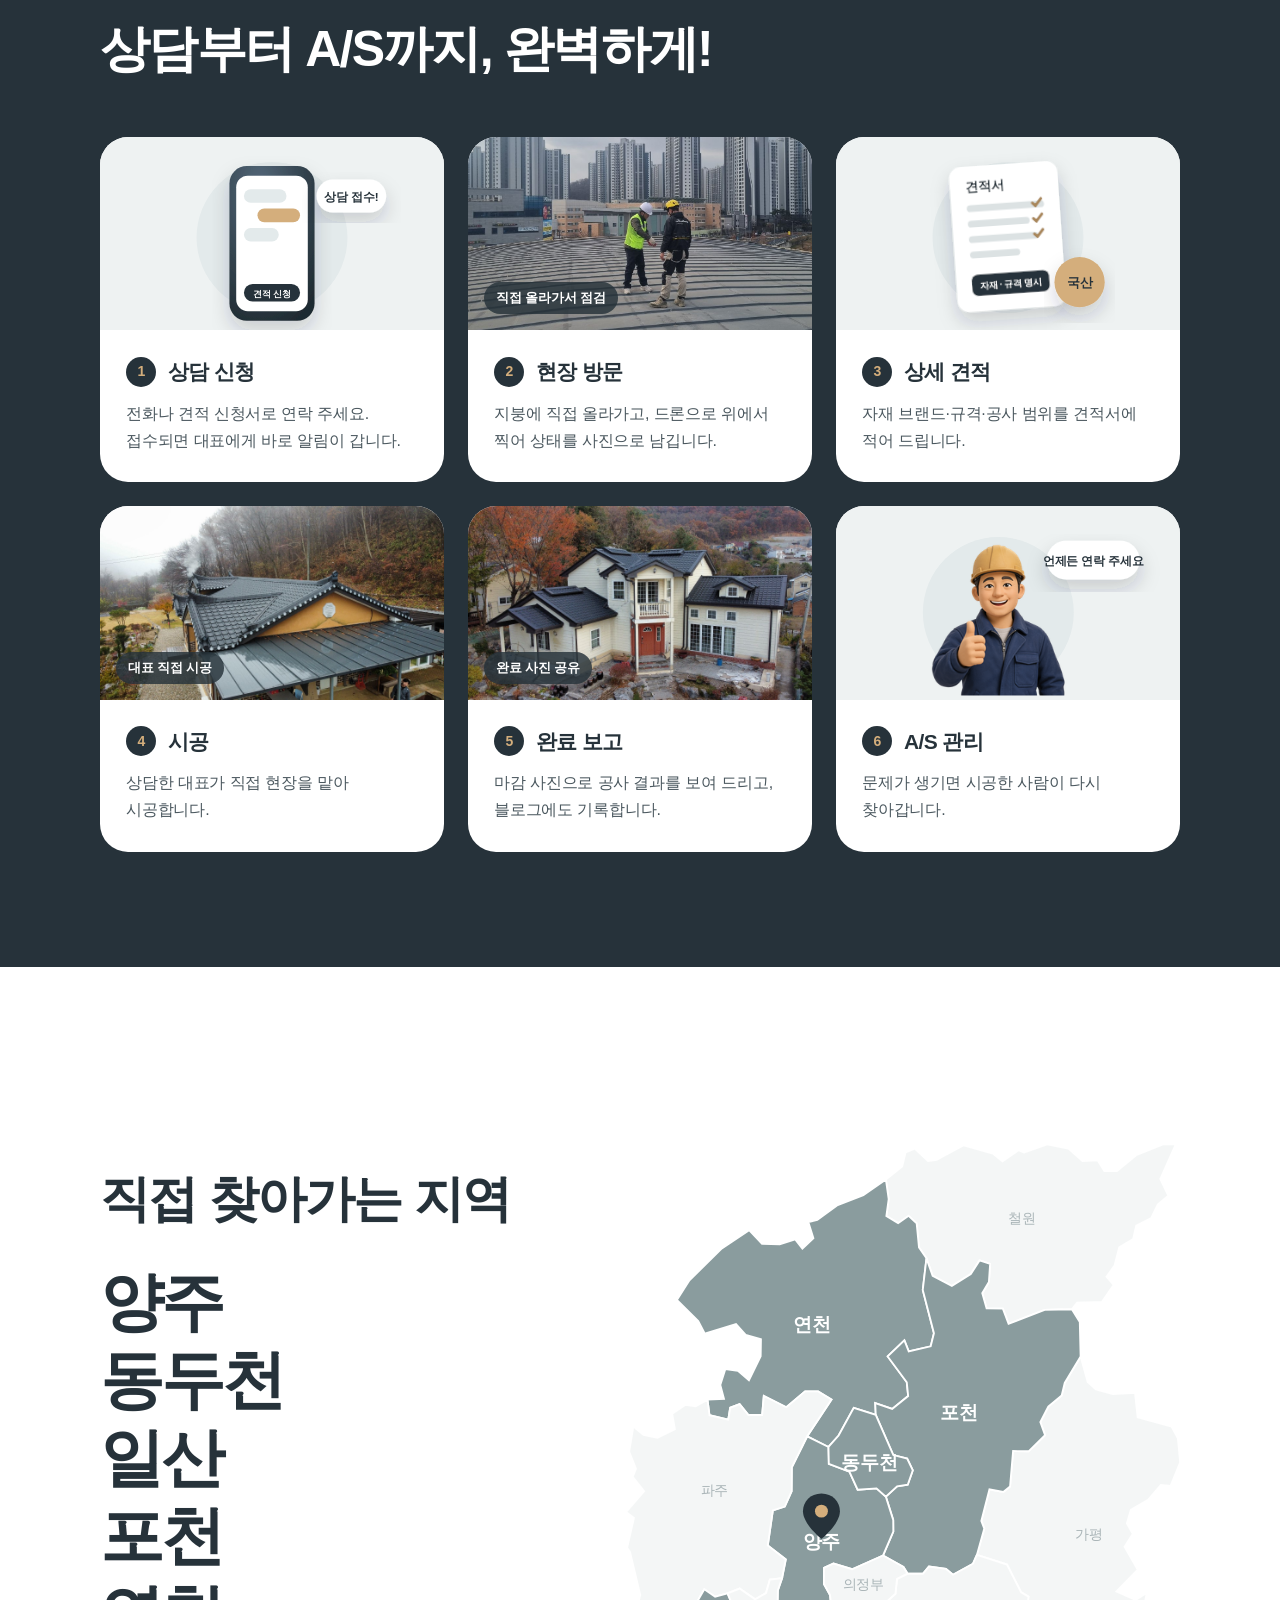
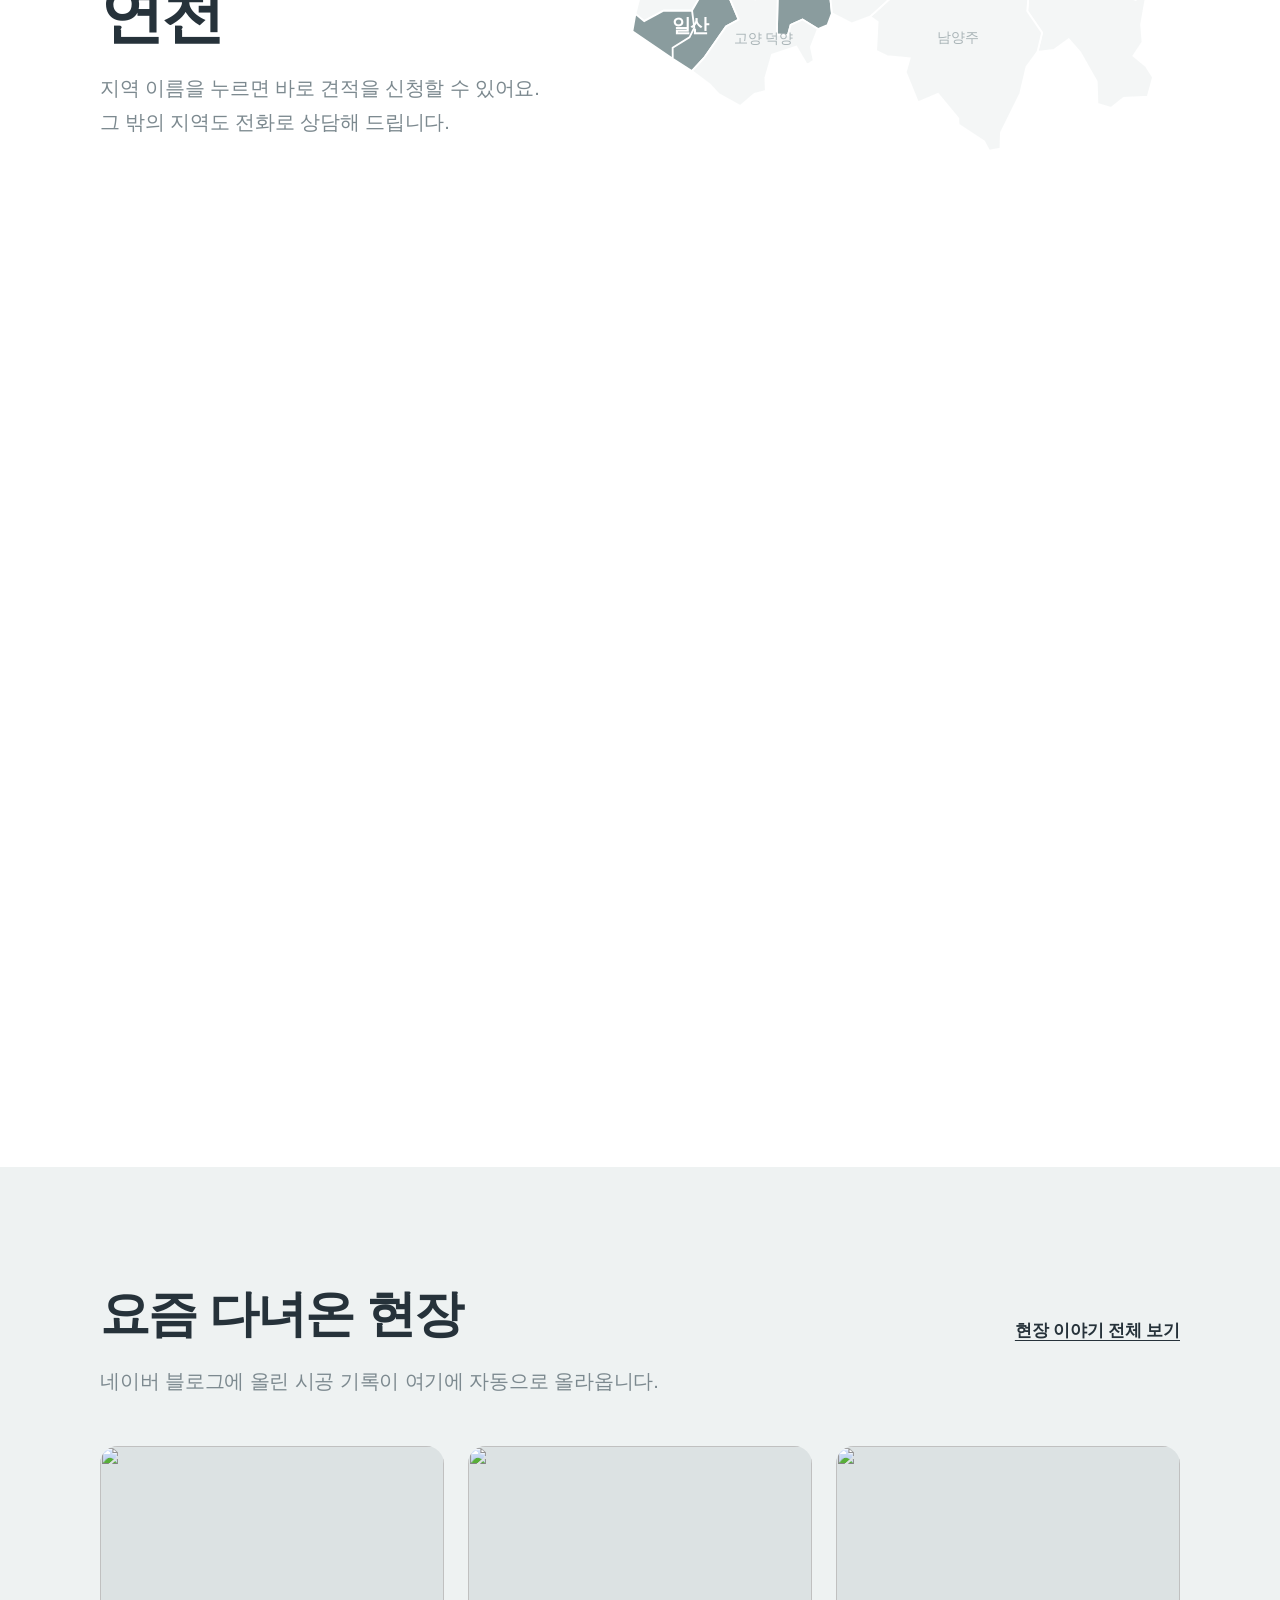
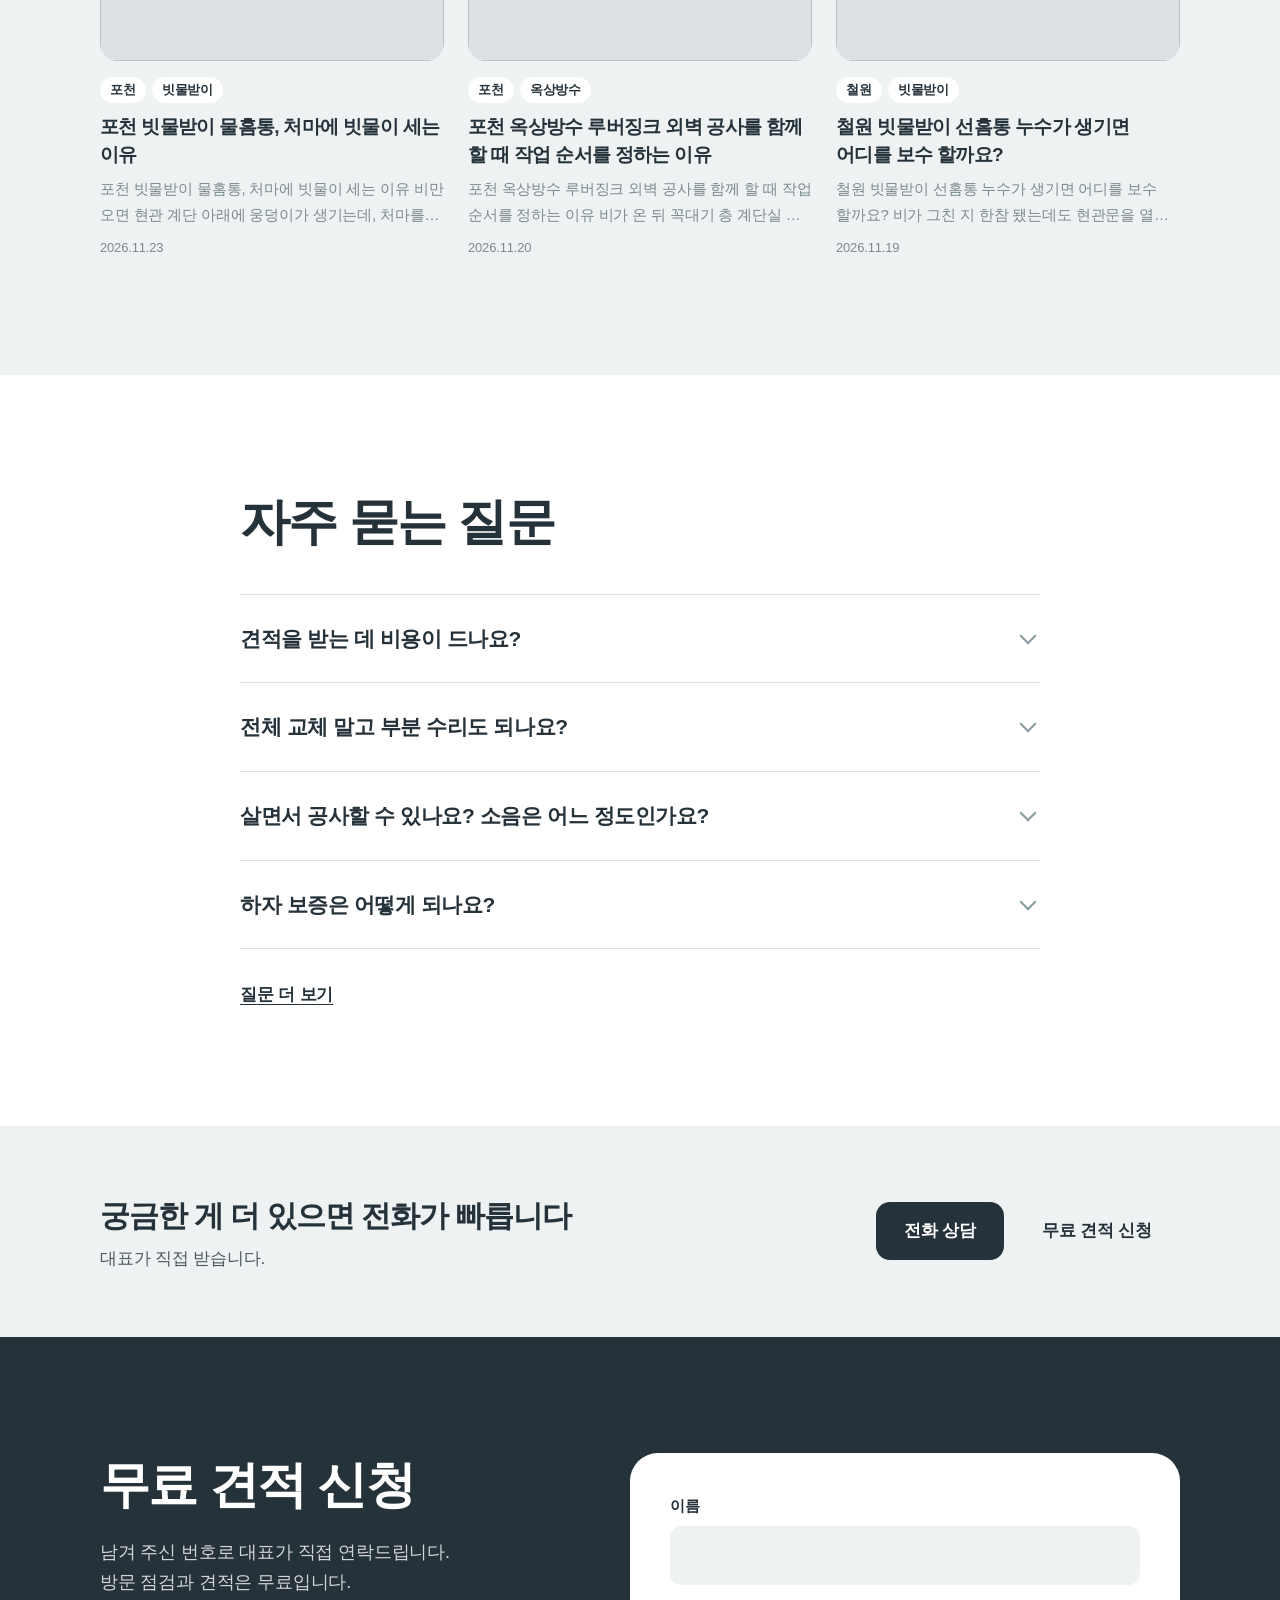
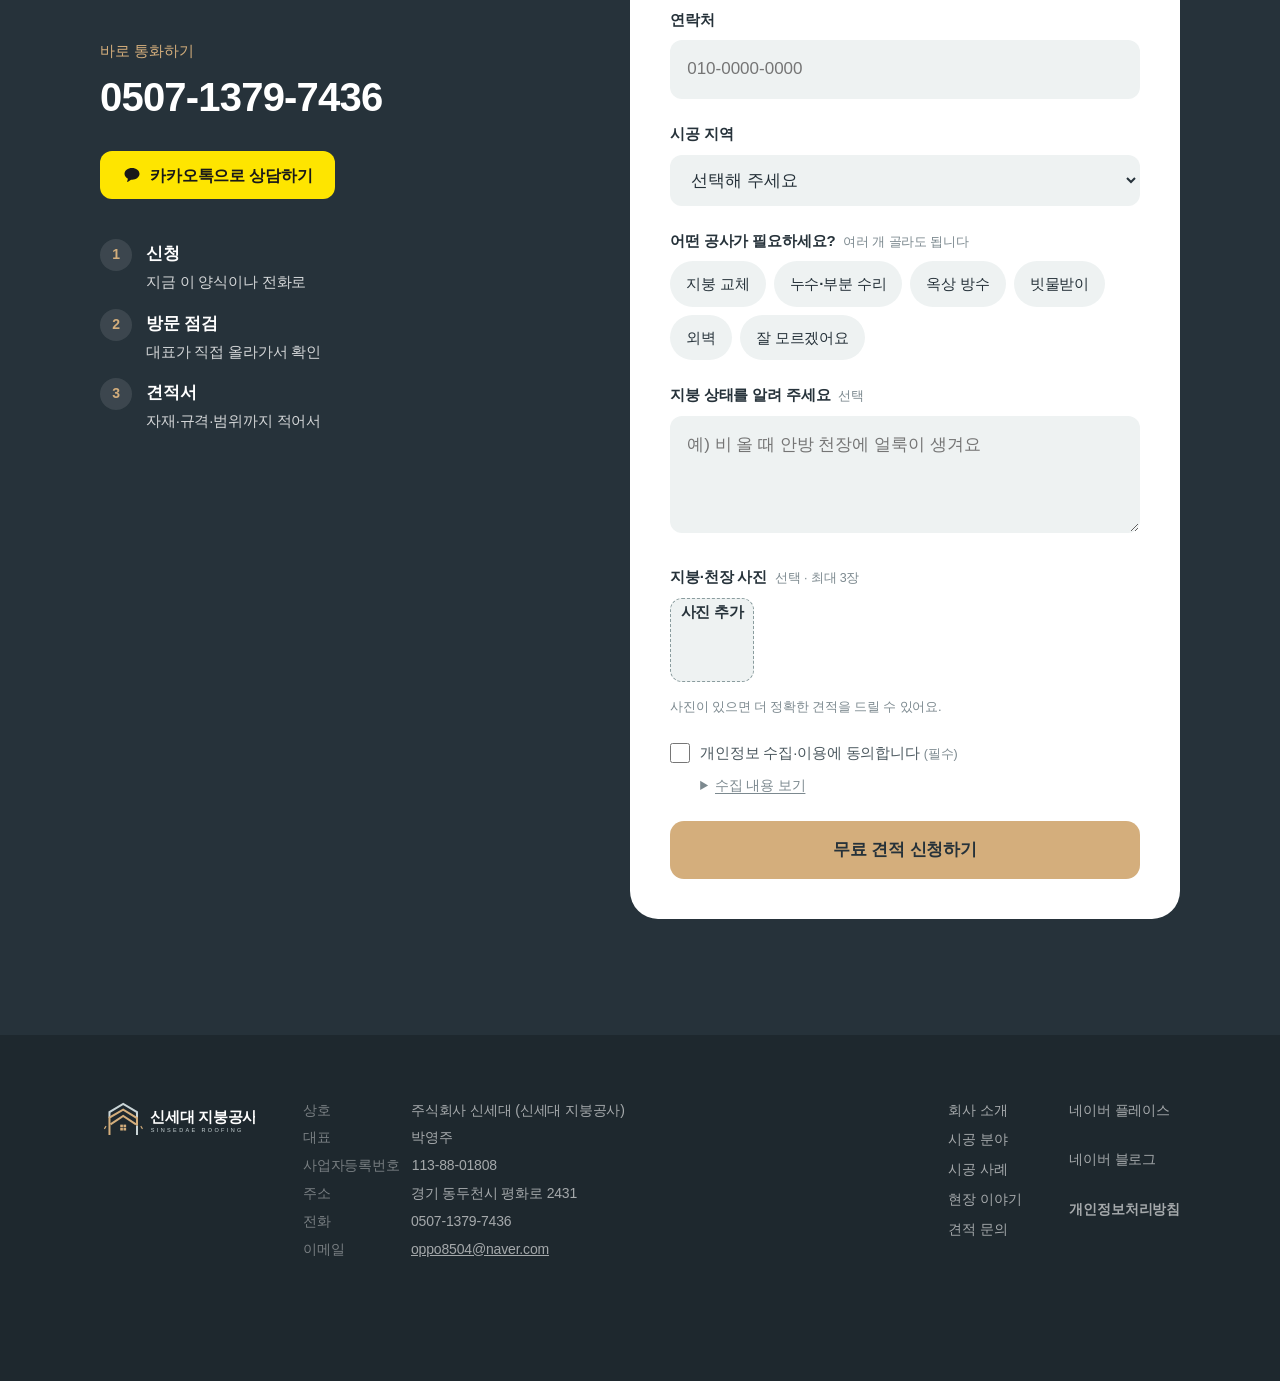
==== commit 75b8eb61: "시안 미리보기 업데이트 Co-Authored-By: Claude Opus 5.5 <noreply@anthropic.com>" ====
--- a/index.html
+++ b/index.html
@@ -8,7 +8,7 @@
 <meta name="description" content="국산 정품 자재, 대표 직접 시공과 A/S, 하자 보증까지. 양주·동두천·일산·포천·연천 무료 방문 견적 0507-1379-7436">
 <link rel="icon" href="img/symbol.svg">
 <link rel="stylesheet" href="https://cdn.jsdelivr.net/gh/orioncactus/pretendard@v1.3.9/dist/web/variable/pretendardvariable-dynamic-subset.min.css">
-<link rel="stylesheet" href="style.css?v=11261714">
+<link rel="stylesheet" href="style.css?v=11261721">
 <script>document.documentElement.classList.add('js')</script>
 </head>
 <body class="has-hero" data-page="index">
@@ -545,10 +545,10 @@
   </div>
 </dialog>
 
-<script src="config.js?v=11261714"></script>
-<script src="blog-data.js?v=11261714"></script>
-<script src="reviews-data.js?v=11261714"></script>
-<script src="map-data.js?v=11261714"></script>
-<script src="app.js?v=11261714"></script>
+<script src="config.js?v=11261721"></script>
+<script src="blog-data.js?v=11261721"></script>
+<script src="reviews-data.js?v=11261721"></script>
+<script src="map-data.js?v=11261721"></script>
+<script src="app.js?v=11261721"></script>
 </body>
 </html>
--- a/style.css
+++ b/style.css
@@ -497,10 +497,10 @@
 @keyframes phRoof { from { stroke-dashoffset: 140; } to { stroke-dashoffset: 0; } }
 
 /* 회사 소개 */
-.about-ceo { display: grid; grid-template-columns: minmax(0, 5fr) minmax(0, 7fr); gap: clamp(32px, 6vw, 88px); align-items: center; padding-top: var(--sec); padding-bottom: var(--sec); }
-.ceo-photo { margin: 0; }
+.about-ceo { display: grid; grid-template-columns: minmax(0, 380px) minmax(0, 1fr); gap: clamp(32px, 6vw, 96px); align-items: center; padding-top: var(--sec); padding-bottom: var(--sec); }
+.ceo-photo { margin: 0; width: 100%; max-width: 380px; }
 .ceo-photo .slot { aspect-ratio: 4 / 5; }
-.ceo-photo img { width: 100%; aspect-ratio: 4 / 5; object-fit: cover; object-position: 50% 20%; border-radius: 28px; background: var(--mist); }
+.ceo-photo img { display: block; width: 100%; height: auto; aspect-ratio: 4 / 5; object-fit: cover; object-position: 50% 18%; border-radius: 28px; background: var(--mist); }
 .ap-photo { width: 100%; aspect-ratio: 16 / 7; object-fit: cover; object-position: 50% 55%; border-radius: 16px; margin-top: 16px; background: var(--mist); }
 .fact-photo { width: 100%; aspect-ratio: 16 / 9; object-fit: cover; object-position: 50% 55%; border-radius: 16px; margin-bottom: 14px; background: var(--line); }
 .ba figcaption b { color: var(--slate); margin-right: 8px; }
@@ -613,7 +613,7 @@
   .header-cta + .menu-btn { margin-left: 0; }
   .review-grid { grid-template-columns: 1fr; }
   .about-ceo, .svc, .contact-area { grid-template-columns: 1fr; }
-  .ceo-photo { max-width: 420px; }
+  .ceo-photo { max-width: 300px; }
   .svc-media { position: static; }
   .svc-media img { aspect-ratio: 16 / 10; }
   .ap-list, .fact-grid { grid-template-columns: 1fr; }
